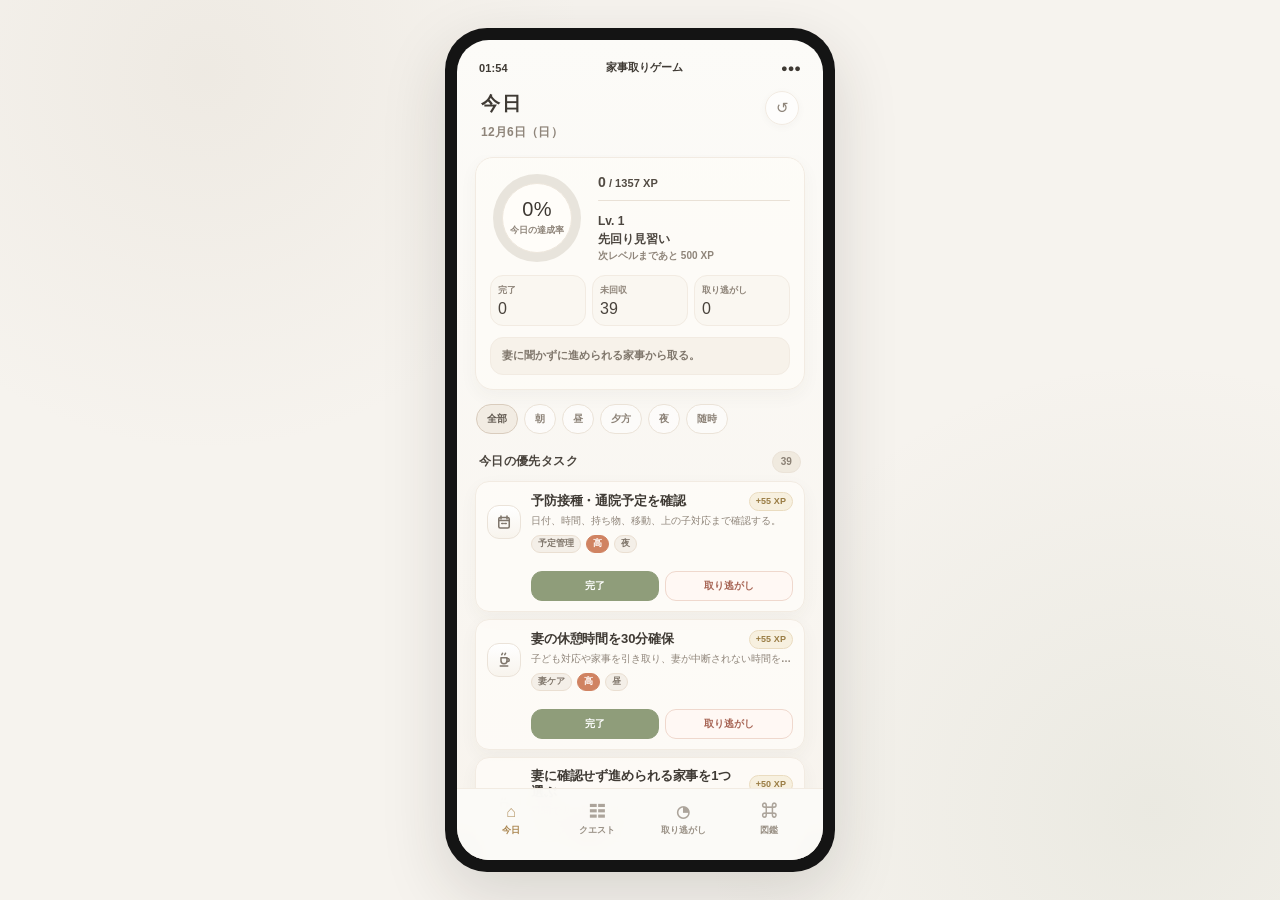
==== kajitori_minimal_pictogram_compact.html @ 7195dada "chore: capture initial project snapshot" ====
<!DOCTYPE html>
<html lang="ja">
<head>
  <meta charset="UTF-8" />
  <meta name="viewport" content="width=device-width, initial-scale=1.0" />
  <title>家事取りゲーム Stable MVP</title>
  <style>

    :root {
      --bg:#f7f4ef;
      --screen:#fbfaf7;
      --card:#fffdf9;
      --soft:#f6f1e8;
      --soft-2:#f2ece3;
      --line:#ebe3d8;
      --line-soft:#f2ebe2;
      --ink:#3d3832;
      --muted:#8f857a;
      --muted-light:#b2a89b;
      --sage:#7f926d;
      --sage-soft:#eef2e8;
      --beige:#f4eadc;
      --terracotta:#c98261;
      --terracotta-soft:#f8e9e0;
      --gold:#bb934f;
      --gold-soft:#f5edd9;
      --blue-soft:#edf2f2;
      --pink-soft:#f8ece7;
      --shadow:0 6px 18px rgba(70,58,44,.045);
      --font-text:"Hiragino Sans","Yu Gothic","Noto Sans JP",sans-serif;
      --font-number:"Avenir Next","Helvetica Neue",Arial,sans-serif;
    }

    * { box-sizing:border-box; }

    body {
      margin:0;
      min-height:100vh;
      background:
        radial-gradient(circle at 16% 8%, rgba(190,178,158,.14), transparent 28%),
        radial-gradient(circle at 90% 90%, rgba(135,150,116,.10), transparent 32%),
        #f6f3ee;
      color:var(--ink);
      font-family:var(--font-text);
      display:flex;
      align-items:center;
      justify-content:center;
      padding:22px;
    }

    .num {
      font-family:var(--font-number);
      font-variant-numeric:tabular-nums lining-nums;
      letter-spacing:.01em;
    }

    .phone {
      width:390px;
      max-width:100%;
      height:844px;
      background:#141414;
      border-radius:42px;
      padding:12px;
      box-shadow:0 22px 64px rgba(40,32,24,.15);
    }

    .screen {
      height:100%;
      border-radius:32px;
      overflow:hidden;
      background:linear-gradient(180deg,#fcfbf8 0%, #f7f3ed 100%);
      display:flex;
      flex-direction:column;
      position:relative;
    }

    .status {
      display:flex;
      justify-content:space-between;
      align-items:center;
      padding:20px 22px 6px;
      font-size:11px;
      font-weight:700;
      color:#3f3a34;
    }

    .header {
      padding:10px 24px 14px;
      display:flex;
      justify-content:space-between;
      align-items:flex-start;
      gap:12px;
    }

    h1 {
      margin:0;
      font-size:19px;
      font-weight:600;
      letter-spacing:.12em;
      color:#3f3a34;
    }

    .subtitle {
      margin-top:7px;
      color:var(--muted);
      font-size:12px;
      font-weight:600;
      letter-spacing:.02em;
    }

    .reset {
      width:34px;
      height:34px;
      border-radius:50%;
      border:1px solid var(--line-soft);
      background:rgba(255,255,255,.65);
      color:#8f867b;
      font-size:15px;
      cursor:pointer;
      box-shadow:0 2px 8px rgba(70,58,44,.035);
    }

    main {
      flex:1;
      overflow:auto;
      padding:0 20px 92px;
    }

    .view { display:none; }
    .view.active { display:block; }

    .card {
      background:rgba(255,253,249,.78);
      border:1px solid var(--line-soft);
      border-radius:18px;
      box-shadow:var(--shadow);
    }

    .hero {
      padding:18px 16px;
      margin-top:2px;
      border-radius:20px;
      background:rgba(255,253,249,.64);
    }

    .hero-grid {
      display:grid;
      grid-template-columns:118px 1fr;
      gap:18px;
      align-items:center;
    }

    .ring {
      width:108px;
      height:108px;
      border-radius:50%;
      background:conic-gradient(var(--sage) 0deg, #e8e1d6 0deg 360deg);
      display:grid;
      place-items:center;
      margin:0 auto;
      position:relative;
    }

    .ring:before {
      content:"";
      width:86px;
      height:86px;
      border-radius:50%;
      background:#fffdf9;
      border:1px solid #eee7dd;
      position:absolute;
    }

    .ring-inner {
      position:relative;
      z-index:1;
      text-align:center;
    }

    .ring-inner b {
      display:block;
      font-size:25px;
      line-height:1;
      font-weight:500;
      color:#3d3832;
    }

    .ring-inner span {
      display:block;
      margin-top:7px;
      color:var(--muted);
      font-size:10px;
      font-weight:600;
    }

    .xp-line {
      font-size:13px;
      font-weight:600;
      color:#524b43;
      line-height:1.5;
    }

    .xp-line b {
      font-size:15px;
      font-weight:600;
    }

    .bar {
      height:1px;
      background:#e9e1d6;
      border-radius:999px;
      overflow:visible;
      margin:9px 0 15px;
      position:relative;
    }

    .bar span {
      display:block;
      height:3px;
      width:0%;
      background:#a99779;
      border-radius:999px;
      position:relative;
      top:-1px;
    }

    .level {
      font-size:13px;
      font-weight:600;
      line-height:1.7;
      color:#4c463f;
    }

    .level small {
      display:block;
      color:var(--muted);
      font-size:11px;
      font-weight:600;
    }

    .stat-grid {
      display:grid;
      grid-template-columns:repeat(3,1fr);
      gap:8px;
      margin-top:15px;
    }

    .stat {
      padding:10px 8px;
      background:#faf7f1;
      border:1px solid var(--line-soft);
      border-radius:15px;
      box-shadow:none;
    }

    .stat span {
      display:block;
      color:var(--muted);
      font-size:10px;
      font-weight:600;
      margin-bottom:6px;
    }

    .stat b {
      display:block;
      font-size:18px;
      line-height:1;
      font-weight:500;
      color:#49433c;
    }

    .tip {
      margin-top:15px;
      background:#f7f2ea;
      border:1px solid var(--line-soft);
      border-radius:15px;
      padding:12px 13px;
      font-size:12px;
      color:#7f766b;
      font-weight:600;
      line-height:1.65;
    }

    .chips {
      display:flex;
      gap:7px;
      overflow:auto;
      padding:2px 1px 5px;
      margin:17px 0 11px;
    }

    .chip {
      border:1px solid var(--line);
      background:rgba(255,255,255,.54);
      color:#8c8277;
      border-radius:999px;
      padding:8px 13px;
      font-size:11px;
      font-weight:600;
      white-space:nowrap;
      cursor:pointer;
      font-family:var(--font-text);
    }

    .chip.active {
      background:#f2ece3;
      border-color:#d9ccbd;
      color:#5f574e;
    }

    .section-title {
      display:flex;
      justify-content:space-between;
      align-items:center;
      margin:20px 4px 10px;
      font-size:13px;
      font-weight:650;
      color:#4a443d;
      letter-spacing:.03em;
    }

    .badge {
      min-width:24px;
      height:24px;
      padding:0 8px;
      border-radius:999px;
      background:#f0eadf;
      border:1px solid var(--line);
      color:#8b8175;
      font-size:11px;
      font-weight:600;
      display:grid;
      place-items:center;
    }

    .list {
      display:grid;
      gap:10px;
    }

    .task {
      display:grid;
      grid-template-columns:42px 1fr;
      gap:13px;
      align-items:flex-start;
      padding:13px 13px;
      border-radius:16px;
      position:relative;
      overflow:hidden;
      background:rgba(255,253,249,.78);
    }

    .task.done {
      opacity:.55;
    }

    .task.missed {
      background:#fff8f4;
      border-color:#efd8cd;
    }

    .icon {
      width:42px;
      height:42px;
      border-radius:15px;
      background:linear-gradient(180deg,#fff,#f8f4ed);
      border:1px solid #ebe3d9;
      display:grid;
      place-items:center;
      font-size:21px;
      color:#857c70;
    }

    .task h3 {
      margin:0 0 5px;
      font-size:14px;
      line-height:1.35;
      padding-right:0;
      font-weight:650;
      letter-spacing:-.01em;
      color:#3f3a34;
    }

    .task p {
      margin:0;
      font-size:11px;
      color:var(--muted);
      font-weight:550;
      line-height:1.48;
      display:-webkit-box;
      -webkit-line-clamp:2;
      -webkit-box-orient:vertical;
      overflow:hidden;
    }

    .xp {
      position:static;
      display:inline-flex;
      width:max-content;
      margin-top:8px;
      color:#9a7d45;
      font-size:10px;
      font-weight:600;
      background:#f7f0df;
      border:1px solid #eadcc0;
      border-radius:999px;
      padding:4px 7px;
    }

    .meta {
      display:flex;
      flex-wrap:wrap;
      gap:6px;
      margin-top:9px;
    }

    .pill {
      border-radius:999px;
      padding:4px 7px;
      font-size:10px;
      font-weight:600;
      background:#f4efe8;
      color:#81776c;
      border:1px solid #eadfd2;
      white-space:nowrap;
    }

    .pill.high {
      background:#d08362;
      color:#fff;
      border-color:#d08362;
    }

    .pill.middle {
      background:#c2a062;
      color:#fff;
      border-color:#c2a062;
    }

    .pill.low {
      background:var(--sage-soft);
      color:#6f7f5d;
      border-color:#dce8d5;
    }

    .pill.done {
      background:#eaf1e5;
      color:#637d4f;
      border-color:#d5e2cc;
    }

    .pill.missed {
      background:#f8e9e4;
      color:#a75d52;
      border-color:#eed0c7;
    }

    .actions {
      grid-column:2/3;
      display:flex;
      gap:8px;
      margin-top:11px;
    }

    .mini-btn {
      border:1px solid var(--line);
      background:#fffefa;
      color:#686056;
      border-radius:13px;
      padding:8px 10px;
      font-size:11px;
      font-weight:650;
      cursor:pointer;
      font-family:var(--font-text);
      flex:1;
      box-shadow:none;
    }

    .mini-btn.primary {
      background:#8f9d7a;
      border-color:#8f9d7a;
      color:#fff;
    }

    .mini-btn.miss {
      background:#fff8f4;
      border-color:#efd8cd;
      color:#a86656;
    }

    .mini-btn:disabled {
      opacity:.42;
      cursor:not-allowed;
    }

    .segmented {
      display:grid;
      grid-template-columns:1fr 1fr;
      background:#f7f2ea;
      border:1px solid var(--line);
      border-radius:13px;
      padding:3px;
      margin-top:3px;
      margin-bottom:16px;
    }

    .segmented button {
      border:0;
      background:transparent;
      padding:9px 8px;
      border-radius:10px;
      font-size:12px;
      font-weight:600;
      color:var(--muted);
      cursor:pointer;
      font-family:var(--font-text);
    }

    .segmented button.active {
      background:#fffefa;
      color:#5a534b;
      box-shadow:0 1px 3px rgba(60,48,36,.04);
    }

    .category {
      display:grid;
      grid-template-columns:52px 1fr auto;
      gap:12px;
      align-items:center;
      padding:13px;
      border-radius:16px;
      background:rgba(255,253,249,.78);
    }

    .big-icon {
      width:52px;
      height:52px;
      border-radius:50%;
      display:grid;
      place-items:center;
      font-size:23px;
      border:1px solid var(--line-soft);
      background:#f2f4ed;
    }

    .category:nth-child(2n) .big-icon {
      background:#f5ebdc;
    }

    .category:nth-child(3n) .big-icon {
      background:#edf2f2;
    }

    .category:nth-child(4n) .big-icon {
      background:#f7eddf;
    }

    .category h3 {
      margin:0 0 5px;
      font-size:14px;
      font-weight:650;
      color:#403b34;
    }

    .category p {
      margin:0;
      font-size:11px;
      color:var(--muted);
      font-weight:550;
      line-height:1.48;
      display:-webkit-box;
      -webkit-line-clamp:2;
      -webkit-box-orient:vertical;
      overflow:hidden;
    }

    .count {
      font-size:13px;
      font-weight:600;
      color:#655e57;
    }

    .soft-box {
      padding:15px;
      background:#f7f2ea;
      border:1px solid var(--line-soft);
      border-radius:17px;
      margin-top:4px;
      margin-bottom:14px;
    }

    .soft-box h3 {
      margin:0 0 10px;
      font-size:16px;
      font-weight:650;
      color:#443f38;
    }

    .soft-box p {
      margin:0;
      color:var(--muted);
      font-size:12px;
      font-weight:550;
      line-height:1.65;
    }

    .empty {
      text-align:center;
      color:var(--muted);
      font-size:12px;
      font-weight:600;
      line-height:1.7;
      padding:24px 14px;
      border:1px dashed #d9cec0;
      border-radius:17px;
      background:#fbf8f3;
    }

    .bottom-nav {
      position:absolute;
      left:0;
      right:0;
      bottom:0;
      padding:10px 14px 18px;
      background:rgba(251,250,247,.96);
      backdrop-filter:blur(14px);
      border-top:1px solid var(--line-soft);
      display:grid;
      grid-template-columns:repeat(4,1fr);
      gap:6px;
      z-index:20;
    }

    .tab {
      border:0;
      background:transparent;
      border-radius:14px;
      padding:8px 4px;
      color:#9b9287;
      cursor:pointer;
      display:grid;
      justify-items:center;
      gap:4px;
      font-size:10px;
      font-weight:650;
      font-family:var(--font-text);
      -webkit-tap-highlight-color: transparent;
    }

    .tab .ico {
      font-size:17px;
      line-height:1;
      opacity:.82;
    }

    .tab.active {
      color:#a9844d;
      background:transparent;
    }

    .toast {
      position:absolute;
      left:18px;
      right:18px;
      bottom:86px;
      background:#4f4840;
      color:#fff;
      padding:13px 14px;
      border-radius:16px;
      font-size:12px;
      font-weight:650;
      box-shadow:0 10px 30px rgba(70,58,44,.14);
      opacity:0;
      transform:translateY(10px);
      transition:.22s;
      pointer-events:none;
      z-index:30;
    }

    .toast.show {
      opacity:1;
      transform:translateY(0);
    }

    .pictogram {
      width:22px;
      height:22px;
      display:block;
      color:currentColor;
    }

    .pictogram * {
      vector-effect:non-scaling-stroke;
    }

    .icon,
    .big-icon {
      color:#7f766c;
    }

    .big-icon {
      color:#7d8970;
    }

    .category:nth-child(2n) .big-icon {
      color:#b38355;
    }

    .category:nth-child(3n) .big-icon {
      color:#7d949a;
    }

    .category:nth-child(4n) .big-icon {
      color:#a88749;
    }


    /* Compact task density adjustments */
    main {
      flex:1;
      overflow:auto;
      padding:0 18px 88px;
    }

    .hero {
      padding:14px 14px;
      margin-top:2px;
      border-radius:18px;
    }

    .hero-grid {
      grid-template-columns:94px 1fr;
      gap:14px;
    }

    .ring {
      width:88px;
      height:88px;
    }

    .ring:before {
      width:68px;
      height:68px;
    }

    .ring-inner b {
      font-size:20px;
    }

    .ring-inner span {
      margin-top:5px;
      font-size:9px;
    }

    .xp-line {
      font-size:11px;
    }

    .xp-line b {
      font-size:14px;
    }

    .bar {
      margin:7px 0 11px;
    }

    .level {
      font-size:12px;
      line-height:1.5;
    }

    .level small {
      font-size:10px;
    }

    .stat-grid {
      margin-top:12px;
      gap:6px;
    }

    .stat {
      padding:8px 7px;
      border-radius:13px;
    }

    .stat span {
      font-size:9px;
      margin-bottom:4px;
    }

    .stat b {
      font-size:16px;
    }

    .tip {
      margin-top:11px;
      padding:10px 11px;
      font-size:11px;
      line-height:1.45;
      border-radius:13px;
    }

    .chips {
      gap:6px;
      margin:12px 0 8px;
      padding-bottom:3px;
    }

    .chip {
      padding:7px 10px;
      font-size:10px;
    }

    .section-title {
      margin:14px 4px 8px;
      font-size:12px;
    }

    .badge {
      min-width:22px;
      height:22px;
      font-size:10px;
    }

    .list {
      gap:7px;
    }

    .task {
      grid-template-columns:34px 1fr;
      gap:10px;
      padding:10px 11px;
      border-radius:14px;
      align-items:center;
    }

    .icon {
      width:34px;
      height:34px;
      border-radius:12px;
      font-size:17px;
    }

    .pictogram {
      width:18px;
      height:18px;
    }

    .task h3 {
      margin:0;
      font-size:13px;
      line-height:1.28;
      font-weight:650;
      display:flex;
      align-items:center;
      justify-content:space-between;
      gap:8px;
    }

    .task p {
      margin:3px 0 0;
      font-size:10px;
      line-height:1.35;
      -webkit-line-clamp:1;
    }

    .meta {
      gap:5px;
      margin-top:7px;
    }

    .pill {
      padding:3px 6px;
      font-size:9px;
      line-height:1.1;
    }

    .xp {
      margin-top:0;
      margin-left:auto;
      flex-shrink:0;
      font-size:9px;
      padding:3px 6px;
      border-radius:999px;
      background:#f7f0df;
    }

    .actions {
      grid-column:2/3;
      gap:6px;
      margin-top:8px;
    }

    .mini-btn {
      padding:7px 8px;
      font-size:10px;
      border-radius:11px;
    }

    .category {
      grid-template-columns:42px 1fr auto;
      gap:10px;
      padding:10px 11px;
      border-radius:14px;
    }

    .big-icon {
      width:42px;
      height:42px;
      font-size:19px;
    }

    .category h3 {
      font-size:13px;
      margin-bottom:3px;
    }

    .category p {
      font-size:10px;
      line-height:1.35;
      -webkit-line-clamp:1;
    }

    .count {
      font-size:12px;
    }

    .soft-box {
      padding:12px 13px;
      border-radius:15px;
      margin-bottom:11px;
    }

    .soft-box h3 {
      font-size:15px;
      margin-bottom:7px;
    }

    .soft-box p {
      font-size:11px;
      line-height:1.5;
    }

    .segmented {
      margin-bottom:11px;
    }

    .segmented button {
      padding:8px 8px;
      font-size:11px;
    }

    .bottom-nav {
      padding:8px 14px 16px;
    }

    .tab {
      padding:7px 4px;
      font-size:9px;
    }

    .tab .ico {
      font-size:16px;
    }

  </style>
</head>
<body>
  <div class="phone">
    <div class="screen">
      <div class="status">
        <span class="num" id="clock">9:41</span>
        <span>家事取りゲーム</span>
        <span>●●●</span>
      </div>

      <div class="header">
        <div>
          <h1 id="pageTitle">今日</h1>
          <div class="subtitle" id="pageSub">今日の家事取り状況</div>
        </div>
        <button class="reset" onclick="resetApp()" title="リセット">↺</button>
      </div>

      <main>
        <section class="view active" id="homeView">
          <div class="card hero">
            <div class="hero-grid">
              <div class="ring" id="ring">
                <div class="ring-inner">
                  <b class="num" id="completionRate">0%</b>
                  <span>今日の達成率</span>
                </div>
              </div>
              <div>
                <div class="xp-line"><b class="num" id="todayXp">0</b> / <span class="num" id="todayTotalXp">0</span> XP</div>
                <div class="bar"><span id="xpBar"></span></div>
                <div class="level">
                  Lv. <span class="num" id="level">1</span><br><span id="rankName">先回り見習い</span>
                  <small>次レベルまであと <span class="num" id="nextXp">500</span> XP</small>
                </div>
              </div>
            </div>

            <div class="stat-grid">
              <div class="stat"><span>完了</span><b class="num" id="doneCount">0</b></div>
              <div class="stat"><span>未回収</span><b class="num" id="todoCount">0</b></div>
              <div class="stat"><span>取り逃がし</span><b class="num" id="missedCount">0</b></div>
            </div>

            <div class="tip" id="tipText">妻に聞かずに進められる家事から取る。</div>
          </div>

          <div class="chips" id="timeChips"></div>

          <div class="section-title">
            <span id="taskSectionTitle">今日の優先タスク</span>
            <span class="badge num" id="visibleTaskCount">0</span>
          </div>
          <div class="list" id="todayTaskList"></div>
        </section>

        <section class="view" id="questsView">
          <div class="segmented">
            <button id="categoryButton" class="active" onclick="setQuestMode('category')">カテゴリ</button>
            <button id="allButton" onclick="setQuestMode('all')">すべて</button>
          </div>
          <div class="list" id="categoryList"></div>
          <div class="list" id="allTaskList" style="display:none;"></div>
        </section>

        <section class="view" id="missedView">
          <div class="soft-box">
            <h3>取り逃がしログ　<span class="num" id="missedLogCount">0</span>件</h3>
            <p>妻が先にやった家事は、責める材料ではなく明日の攻略データ。リトライ化すると明日のタスクに追加されます。</p>
          </div>
          <div class="list" id="missedList"></div>
        </section>

        <section class="view" id="libraryView">
          <div class="soft-box">
            <h3>見えない家事の種類</h3>
            <p>誰かに頼まれる前に、家庭をまわすために必要な気づき・判断・準備のこと。</p>
          </div>
          <div class="list" id="guideList"></div>
        </section>
      </main>

      <nav class="bottom-nav">
        <button class="tab active" id="tab-home" onclick="showView('home')">
          <span class="ico">⌂</span><span>今日</span>
        </button>
        <button class="tab" id="tab-quests" onclick="showView('quests')">
          <span class="ico">☷</span><span>クエスト</span>
        </button>
        <button class="tab" id="tab-missed" onclick="showView('missed')">
          <span class="ico">◔</span><span>取り逃がし</span>
        </button>
        <button class="tab" id="tab-library" onclick="showView('library')">
          <span class="ico">⌘</span><span>図鑑</span>
        </button>
      </nav>

      <div class="toast" id="toast">保存しました</div>
    </div>
  </div>

  <script>
    // タブ切り替えは最優先。タスク処理が壊れてもここだけは動かす。
    function showView(name) {
      var titles = {
        home: ["今日", "今日の家事取り状況"],
        quests: ["クエスト", "育休特化タスク50個"],
        missed: ["取り逃がし", "明日のリトライ候補"],
        library: ["図鑑", "見えない家事の理解"]
      };

      var views = ["home", "quests", "missed", "library"];
      for (var i = 0; i < views.length; i++) {
        var view = document.getElementById(views[i] + "View");
        var tab = document.getElementById("tab-" + views[i]);
        if (view) view.className = view.className.replace(" active", "");
        if (tab) tab.className = tab.className.replace(" active", "");
      }

      var targetView = document.getElementById(name + "View");
      var targetTab = document.getElementById("tab-" + name);
      if (targetView && targetView.className.indexOf("active") === -1) targetView.className += " active";
      if (targetTab && targetTab.className.indexOf("active") === -1) targetTab.className += " active";

      document.getElementById("pageTitle").textContent = titles[name][0];
      document.getElementById("pageSub").textContent = titles[name][1];
    }

    function safeToast(message) {
      var el = document.getElementById("toast");
      if (!el) return;
      el.textContent = message;
      el.className = "toast show";
      clearTimeout(window.__toastTimer);
      window.__toastTimer = setTimeout(function() {
        el.className = "toast";
      }, 1500);
    }
  </script>

  <script>
    var SEED = {"version": "0.1.0", "app": "家事取りゲーム", "mode": "parental_leave_first", "categories": [{"id": "newborn", "name": "新生児対応", "icon": "🍼", "color": "sage"}, {"id": "older_child", "name": "上の子対応", "icon": "🧒", "color": "blue"}, {"id": "daycare", "name": "保育園準備", "icon": "🎒", "color": "beige"}, {"id": "stock", "name": "在庫管理", "icon": "📦", "color": "green"}, {"id": "schedule", "name": "予定管理", "icon": "📅", "color": "gold"}, {"id": "meal", "name": "食事・買い物", "icon": "🍳", "color": "peach"}, {"id": "housework", "name": "掃除・洗濯・ゴミ", "icon": "🧺", "color": "gray"}, {"id": "partner_care", "name": "妻ケア", "icon": "☕", "color": "pink"}], "tasks": [{"id": "baby_001", "title": "哺乳瓶を洗って消毒セット", "category": "newborn", "categoryName": "新生児対応", "timing": "daytime", "priority": "high", "xp": 35, "estimatedMinutes": 10, "isInvisibleTask": false, "recurrence": {"type": "daily"}, "description": "使った哺乳瓶を放置せず、次の授乳前に使える状態に戻す。", "successDefinition": "哺乳瓶が洗浄・消毒され、次回すぐ使える状態になっている"}, {"id": "baby_002", "title": "夜間授乳セットを準備", "category": "newborn", "categoryName": "新生児対応", "timing": "night", "priority": "high", "xp": 45, "estimatedMinutes": 8, "isInvisibleTask": true, "recurrence": {"type": "daily"}, "description": "夜中にバタつかないよう、オムツ・おしりふき・ガーゼ・着替えを近くに置く。", "successDefinition": "夜間対応に必要なものが一箇所に揃っている"}, {"id": "baby_003", "title": "オムツ替え台まわりを補充", "category": "newborn", "categoryName": "新生児対応", "timing": "evening", "priority": "high", "xp": 30, "estimatedMinutes": 5, "isInvisibleTask": true, "recurrence": {"type": "daily"}, "description": "オムツ・おしりふき・袋・保湿剤などを不足前に補充する。", "successDefinition": "次のオムツ替えで不足が起きない"}, {"id": "baby_004", "title": "赤ちゃんの着替えストックを確認", "category": "newborn", "categoryName": "新生児対応", "timing": "evening", "priority": "middle", "xp": 28, "estimatedMinutes": 5, "isInvisibleTask": true, "recurrence": {"type": "daily"}, "description": "吐き戻しや漏れに備えて、すぐ出せる着替えを確認する。", "successDefinition": "肌着・服・ガーゼがすぐ取れる場所にある"}, {"id": "baby_005", "title": "沐浴・風呂上がりセットを準備", "category": "newborn", "categoryName": "新生児対応", "timing": "evening", "priority": "high", "xp": 40, "estimatedMinutes": 10, "isInvisibleTask": true, "recurrence": {"type": "daily"}, "description": "タオル、着替え、保湿剤、オムツを風呂前にセットする。", "successDefinition": "風呂上がりに探し物が発生しない"}, {"id": "baby_006", "title": "ガーゼ・スタイ・タオルを回収して洗濯へ", "category": "newborn", "categoryName": "新生児対応", "timing": "daytime", "priority": "middle", "xp": 22, "estimatedMinutes": 5, "isInvisibleTask": false, "recurrence": {"type": "daily"}, "description": "散らばったガーゼ類を集めて洗濯導線に乗せる。", "successDefinition": "使用済み布類が洗濯カゴに集まっている"}, {"id": "baby_007", "title": "寝床まわりの安全確認", "category": "newborn", "categoryName": "新生児対応", "timing": "night", "priority": "high", "xp": 35, "estimatedMinutes": 3, "isInvisibleTask": true, "recurrence": {"type": "daily"}, "description": "顔まわりに布・タオル・柔らかい物がないか確認する。", "successDefinition": "寝床まわりが安全で、余計な物が置かれていない"}, {"id": "baby_008", "title": "赤ちゃん用品の一時置き場をリセット", "category": "newborn", "categoryName": "新生児対応", "timing": "night", "priority": "middle", "xp": 24, "estimatedMinutes": 7, "isInvisibleTask": false, "recurrence": {"type": "daily"}, "description": "オムツ、服、ガーゼ、薬、保湿剤などを定位置に戻す。", "successDefinition": "翌朝に赤ちゃん用品を探さなくてよい状態"}, {"id": "baby_009", "title": "授乳後の片付けを巻き取る", "category": "newborn", "categoryName": "新生児対応", "timing": "anytime", "priority": "high", "xp": 30, "estimatedMinutes": 5, "isInvisibleTask": false, "recurrence": {"type": "daily"}, "description": "授乳後の哺乳瓶・ガーゼ・周辺片付けを自分で処理する。", "successDefinition": "授乳後の片付けが妻に残っていない"}, {"id": "baby_010", "title": "赤ちゃんの消耗品ゴミをまとめる", "category": "newborn", "categoryName": "新生児対応", "timing": "night", "priority": "middle", "xp": 20, "estimatedMinutes": 5, "isInvisibleTask": false, "recurrence": {"type": "daily"}, "description": "オムツゴミや使用済み袋をまとめ、臭いや溢れを防ぐ。", "successDefinition": "ゴミが溢れず、翌朝すぐ捨てられる状態"}, {"id": "older_001", "title": "上の子の朝の着替えを先に用意", "category": "older_child", "categoryName": "上の子対応", "timing": "morning", "priority": "high", "xp": 30, "estimatedMinutes": 5, "isInvisibleTask": true, "recurrence": {"type": "weekday"}, "description": "朝に迷わないよう、天気と予定に合う服を準備する。", "successDefinition": "上の子の着替えがすぐ始められる"}, {"id": "older_002", "title": "上の子の朝食まわりを準備", "category": "older_child", "categoryName": "上の子対応", "timing": "morning", "priority": "high", "xp": 35, "estimatedMinutes": 15, "isInvisibleTask": false, "recurrence": {"type": "daily"}, "description": "朝食、食器、飲み物、食後の片付けまで見越して動く。", "successDefinition": "朝食開始から片付けまで妻に依頼しない"}, {"id": "older_003", "title": "上の子の遊び相手を30分担当", "category": "older_child", "categoryName": "上の子対応", "timing": "daytime", "priority": "middle", "xp": 35, "estimatedMinutes": 30, "isInvisibleTask": false, "recurrence": {"type": "daily"}, "description": "妻が休む・授乳する・家事を止める時間を作る。", "successDefinition": "30分以上、上の子対応を自分が主担当する"}, {"id": "older_004", "title": "上の子の風呂準備", "category": "older_child", "categoryName": "上の子対応", "timing": "evening", "priority": "high", "xp": 30, "estimatedMinutes": 8, "isInvisibleTask": true, "recurrence": {"type": "daily"}, "description": "着替え、タオル、保湿、歯磨き導線まで先に作る。", "successDefinition": "風呂後に探し物がない"}, {"id": "older_005", "title": "上の子の寝る前ルーティンを担当", "category": "older_child", "categoryName": "上の子対応", "timing": "night", "priority": "high", "xp": 45, "estimatedMinutes": 30, "isInvisibleTask": false, "recurrence": {"type": "daily"}, "description": "歯磨き、トイレ、絵本、寝室移動まで主担当する。", "successDefinition": "寝る前ルーティンを妻に戻さず完了する"}, {"id": "older_006", "title": "上の子の食後片付け", "category": "older_child", "categoryName": "上の子対応", "timing": "anytime", "priority": "middle", "xp": 20, "estimatedMinutes": 8, "isInvisibleTask": false, "recurrence": {"type": "daily"}, "description": "食器、椅子、床、手口拭きまでセットで片付ける。", "successDefinition": "食後の汚れが残っていない"}, {"id": "older_007", "title": "上の子のメンタルケア時間を作る", "category": "older_child", "categoryName": "上の子対応", "timing": "evening", "priority": "middle", "xp": 30, "estimatedMinutes": 15, "isInvisibleTask": true, "recurrence": {"type": "daily"}, "description": "下の子対応で寂しくならないよう、上の子だけの時間を取る。", "successDefinition": "上の子と1対1で15分以上関わる"}, {"id": "older_008", "title": "上の子の明日の予定を確認", "category": "older_child", "categoryName": "上の子対応", "timing": "night", "priority": "middle", "xp": 28, "estimatedMinutes": 5, "isInvisibleTask": true, "recurrence": {"type": "daily"}, "description": "保育園、外出、天気、持ち物に影響する予定を確認する。", "successDefinition": "明日の動きに必要な準備が見えている"}, {"id": "daycare_001", "title": "保育園バッグの中身を確認", "category": "daycare", "categoryName": "保育園準備", "timing": "night", "priority": "high", "xp": 45, "estimatedMinutes": 10, "isInvisibleTask": true, "recurrence": {"type": "weekday"}, "description": "着替え、袋、タオル、連絡帳などを確認する。", "successDefinition": "翌朝そのまま持っていける状態になっている"}, {"id": "daycare_002", "title": "保育園の着替えストック補充", "category": "daycare", "categoryName": "保育園準備", "timing": "night", "priority": "high", "xp": 40, "estimatedMinutes": 10, "isInvisibleTask": true, "recurrence": {"type": "weekly", "daysOfWeek": [0, 2, 4]}, "description": "園に置く服・肌着・靴下などの不足を確認する。", "successDefinition": "保育園の着替え不足が発生しない"}, {"id": "daycare_003", "title": "連絡帳・園アプリの確認", "category": "daycare", "categoryName": "保育園準備", "timing": "night", "priority": "high", "xp": 42, "estimatedMinutes": 5, "isInvisibleTask": true, "recurrence": {"type": "weekday"}, "description": "園からの連絡、持ち物、提出物、体調メモを確認する。", "successDefinition": "園からの連絡を見落としていない"}, {"id": "daycare_004", "title": "水筒・コップ・タオルを準備", "category": "daycare", "categoryName": "保育園準備", "timing": "morning", "priority": "high", "xp": 30, "estimatedMinutes": 6, "isInvisibleTask": false, "recurrence": {"type": "weekday"}, "description": "朝の出発前に必要物をセットする。", "successDefinition": "出発直前に妻が準備しなくていい"}, {"id": "daycare_005", "title": "保育園提出物の有無を確認", "category": "daycare", "categoryName": "保育園準備", "timing": "night", "priority": "middle", "xp": 35, "estimatedMinutes": 5, "isInvisibleTask": true, "recurrence": {"type": "weekly", "daysOfWeek": [0, 3]}, "description": "プリント、申請、提出期限がないか見る。", "successDefinition": "提出物の見落としがない"}, {"id": "daycare_006", "title": "明日の天気に合わせた持ち物確認", "category": "daycare", "categoryName": "保育園準備", "timing": "night", "priority": "middle", "xp": 30, "estimatedMinutes": 4, "isInvisibleTask": true, "recurrence": {"type": "daily"}, "description": "雨具、上着、帽子、替え服などを調整する。", "successDefinition": "天気由来の忘れ物がない"}, {"id": "daycare_007", "title": "登園前の玄関セットを作る", "category": "daycare", "categoryName": "保育園準備", "timing": "morning", "priority": "middle", "xp": 25, "estimatedMinutes": 5, "isInvisibleTask": true, "recurrence": {"type": "weekday"}, "description": "靴、バッグ、帽子、上着を玄関で出発できる形にする。", "successDefinition": "出発時のバタつきが減っている"}, {"id": "stock_001", "title": "オムツ残量チェック", "category": "stock", "categoryName": "在庫管理", "timing": "morning", "priority": "high", "xp": 40, "estimatedMinutes": 3, "isInvisibleTask": true, "recurrence": {"type": "daily"}, "description": "サイズ別に残量を見て、数日以内に足りるか判断する。", "successDefinition": "オムツ切れのリスクがない"}, {"id": "stock_002", "title": "おしりふき残量チェック", "category": "stock", "categoryName": "在庫管理", "timing": "morning", "priority": "middle", "xp": 30, "estimatedMinutes": 3, "isInvisibleTask": true, "recurrence": {"type": "daily"}, "description": "開封中とストックの両方を確認する。", "successDefinition": "おしりふきが切れない"}, {"id": "stock_003", "title": "ミルク・授乳関連用品の残量確認", "category": "stock", "categoryName": "在庫管理", "timing": "morning", "priority": "high", "xp": 45, "estimatedMinutes": 5, "isInvisibleTask": true, "recurrence": {"type": "daily"}, "description": "ミルク、消毒用品、乳首、哺乳瓶まわりの不足を確認する。", "successDefinition": "次の買い足しタイミングが判断できている"}, {"id": "stock_004", "title": "洗剤・柔軟剤・食器洗剤の残量確認", "category": "stock", "categoryName": "在庫管理", "timing": "daytime", "priority": "middle", "xp": 30, "estimatedMinutes": 4, "isInvisibleTask": true, "recurrence": {"type": "weekly", "daysOfWeek": [1, 5]}, "description": "洗濯・食器・掃除の消耗品をまとめて見る。", "successDefinition": "洗剤類の不足で家事が止まらない"}, {"id": "stock_005", "title": "ゴミ袋・ポリ袋の残量確認", "category": "stock", "categoryName": "在庫管理", "timing": "daytime", "priority": "middle", "xp": 25, "estimatedMinutes": 3, "isInvisibleTask": true, "recurrence": {"type": "weekly", "daysOfWeek": [0, 3]}, "description": "燃えるゴミ、不燃、オムツ用袋などを確認する。", "successDefinition": "ゴミ処理に必要な袋が足りている"}, {"id": "stock_006", "title": "トイレットペーパー・ティッシュ補充", "category": "stock", "categoryName": "在庫管理", "timing": "daytime", "priority": "middle", "xp": 28, "estimatedMinutes": 5, "isInvisibleTask": true, "recurrence": {"type": "weekly", "daysOfWeek": [2, 6]}, "description": "トイレ・リビング・寝室など使用場所の残量を確認する。", "successDefinition": "使う場所で紙類が切れていない"}, {"id": "stock_007", "title": "保湿剤・薬・体温計まわり確認", "category": "stock", "categoryName": "在庫管理", "timing": "night", "priority": "middle", "xp": 35, "estimatedMinutes": 5, "isInvisibleTask": true, "recurrence": {"type": "weekly", "daysOfWeek": [2]}, "description": "子ども用保湿剤、薬、体温計、爪切りなどを確認する。", "successDefinition": "体調対応に必要な物がすぐ出せる"}, {"id": "stock_008", "title": "買い物リストを更新", "category": "stock", "categoryName": "在庫管理", "timing": "evening", "priority": "high", "xp": 40, "estimatedMinutes": 8, "isInvisibleTask": true, "recurrence": {"type": "daily"}, "description": "不足しそうな物をその場で買い物リストに入れる。", "successDefinition": "気づいた不足が脳内だけに残っていない"}, {"id": "schedule_001", "title": "明日の予定を確認", "category": "schedule", "categoryName": "予定管理", "timing": "night", "priority": "high", "xp": 45, "estimatedMinutes": 5, "isInvisibleTask": true, "recurrence": {"type": "daily"}, "description": "保育園、通院、ゴミの日、来客、外出予定を確認する。", "successDefinition": "明日の段取りが自分の中で見えている"}, {"id": "schedule_002", "title": "予防接種・通院予定を確認", "category": "schedule", "categoryName": "予定管理", "timing": "night", "priority": "high", "xp": 55, "estimatedMinutes": 10, "isInvisibleTask": true, "recurrence": {"type": "weekly", "daysOfWeek": [0]}, "description": "日付、時間、持ち物、移動、上の子対応まで確認する。", "successDefinition": "通院・予防接種に関する不明点がない"}, {"id": "schedule_003", "title": "ゴミの日を確認", "category": "schedule", "categoryName": "予定管理", "timing": "night", "priority": "middle", "xp": 25, "estimatedMinutes": 3, "isInvisibleTask": true, "recurrence": {"type": "daily"}, "description": "翌朝のゴミ種別を確認し、必要なら夜にまとめる。", "successDefinition": "翌朝に慌てずゴミを出せる"}, {"id": "schedule_004", "title": "保育園行事・提出期限を確認", "category": "schedule", "categoryName": "予定管理", "timing": "night", "priority": "middle", "xp": 35, "estimatedMinutes": 7, "isInvisibleTask": true, "recurrence": {"type": "weekly", "daysOfWeek": [1, 4]}, "description": "行事、持ち物、提出物、支払いなどを確認する。", "successDefinition": "園関連の期限を見落としていない"}, {"id": "schedule_005", "title": "週末の家族予定と休憩枠を確認", "category": "schedule", "categoryName": "予定管理", "timing": "night", "priority": "middle", "xp": 40, "estimatedMinutes": 10, "isInvisibleTask": true, "recurrence": {"type": "weekly", "daysOfWeek": [4]}, "description": "外出、買い物、子ども対応、妻の休憩時間をざっくり設計する。", "successDefinition": "週末の負担が妻任せになっていない"}, {"id": "meal_001", "title": "夕食の方針を15時までに決める", "category": "meal", "categoryName": "食事・買い物", "timing": "daytime", "priority": "high", "xp": 45, "estimatedMinutes": 8, "isInvisibleTask": true, "recurrence": {"type": "daily"}, "description": "作る、買う、残り物、惣菜の判断を先に済ませる。", "successDefinition": "夕方に妻が献立判断をしなくてよい"}, {"id": "meal_002", "title": "冷蔵庫の使い切り候補を確認", "category": "meal", "categoryName": "食事・買い物", "timing": "daytime", "priority": "middle", "xp": 30, "estimatedMinutes": 5, "isInvisibleTask": true, "recurrence": {"type": "daily"}, "description": "賞味期限や残り物を見て、使うべき食材を判断する。", "successDefinition": "使うべき食材が把握できている"}, {"id": "meal_003", "title": "上の子の食事・おやつ準備", "category": "meal", "categoryName": "食事・買い物", "timing": "evening", "priority": "high", "xp": 35, "estimatedMinutes": 15, "isInvisibleTask": false, "recurrence": {"type": "daily"}, "description": "食べられるもの、量、片付けまで見越して準備する。", "successDefinition": "上の子の食事対応を妻に戻さない"}, {"id": "meal_004", "title": "買い物に行く/注文する判断", "category": "meal", "categoryName": "食事・買い物", "timing": "daytime", "priority": "middle", "xp": 35, "estimatedMinutes": 7, "isInvisibleTask": true, "recurrence": {"type": "daily"}, "description": "今日中に買うべきか、明日でよいか、ネット注文かを決める。", "successDefinition": "買い物判断が妻の脳内タスクとして残っていない"}, {"id": "meal_005", "title": "食器・キッチンを一度リセット", "category": "meal", "categoryName": "食事・買い物", "timing": "night", "priority": "high", "xp": 35, "estimatedMinutes": 15, "isInvisibleTask": false, "recurrence": {"type": "daily"}, "description": "シンク、食器、調理台を翌朝使える状態に戻す。", "successDefinition": "翌朝キッチンがすぐ使える"}, {"id": "house_001", "title": "洗濯を回す/干す/乾燥まで進める", "category": "housework", "categoryName": "掃除・洗濯・ゴミ", "timing": "morning", "priority": "high", "xp": 40, "estimatedMinutes": 15, "isInvisibleTask": false, "recurrence": {"type": "daily"}, "description": "洗濯を途中で止めず、次工程まで進める。", "successDefinition": "洗濯物が洗濯機内に放置されていない"}, {"id": "house_002", "title": "洗濯物を畳んで定位置へ戻す", "category": "housework", "categoryName": "掃除・洗濯・ゴミ", "timing": "daytime", "priority": "middle", "xp": 35, "estimatedMinutes": 20, "isInvisibleTask": false, "recurrence": {"type": "daily"}, "description": "畳むだけでなく、家族ごとの定位置に戻す。", "successDefinition": "畳んだ洗濯物が山になっていない"}, {"id": "house_003", "title": "リビング床の危険物・小物回収", "category": "housework", "categoryName": "掃除・洗濯・ゴミ", "timing": "night", "priority": "middle", "xp": 25, "estimatedMinutes": 8, "isInvisibleTask": false, "recurrence": {"type": "daily"}, "description": "子どもが踏む・口に入れる・散らかる物を回収する。", "successDefinition": "床に危ない物や不要な物が残っていない"}, {"id": "house_004", "title": "洗面台・排水口をリセット", "category": "housework", "categoryName": "掃除・洗濯・ゴミ", "timing": "daytime", "priority": "low", "xp": 20, "estimatedMinutes": 7, "isInvisibleTask": false, "recurrence": {"type": "weekly", "daysOfWeek": [2, 6]}, "description": "髪の毛、ぬめり、水はねを軽く掃除する。", "successDefinition": "洗面台を気持ちよく使える"}, {"id": "house_005", "title": "ゴミをまとめて次に出せる状態にする", "category": "housework", "categoryName": "掃除・洗濯・ゴミ", "timing": "night", "priority": "middle", "xp": 30, "estimatedMinutes": 8, "isInvisibleTask": true, "recurrence": {"type": "daily"}, "description": "ゴミ箱の満杯確認、袋交換、翌朝出すゴミをまとめる。", "successDefinition": "翌朝にゴミ出しだけで済む"}, {"id": "care_001", "title": "妻の休憩時間を30分確保", "category": "partner_care", "categoryName": "妻ケア", "timing": "daytime", "priority": "high", "xp": 55, "estimatedMinutes": 30, "isInvisibleTask": true, "recurrence": {"type": "daily"}, "description": "子ども対応や家事を引き取り、妻が中断されない時間を作る。", "successDefinition": "妻が30分以上、家事・育児から離れられる"}, {"id": "care_002", "title": "妻に確認せず進められる家事を1つ選ぶ", "category": "partner_care", "categoryName": "妻ケア", "timing": "morning", "priority": "high", "xp": 50, "estimatedMinutes": 5, "isInvisibleTask": true, "recurrence": {"type": "daily"}, "description": "質問で妻の脳内負荷を増やさず、自分で判断して1つ巻き取る。", "successDefinition": "妻に聞かず、自分の判断で家事を1つ完了する"}]};
    var STORAGE_KEY = "kajitori_stable_mvp_v2";
    var activeTiming = "all";
    var questMode = "category";
    var state = null;

    var timingOptions = [
      ["all", "全部"],
      ["morning", "朝"],
      ["daytime", "昼"],
      ["evening", "夕方"],
      ["night", "夜"],
      ["anytime", "随時"]
    ];

    var timingLabel = {
      morning: "朝",
      daytime: "昼",
      evening: "夕方",
      night: "夜",
      anytime: "随時"
    };

    var priorityLabel = {
      high: "高",
      middle: "中",
      low: "低"
    };

    var guideDescriptions = {
      newborn: "哺乳瓶、オムツ、沐浴、寝床安全など。夜と夕方が主戦場。",
      older_child: "上の子の朝支度、食事、風呂、寝る前、メンタルケア。",
      daycare: "バッグ、着替え、連絡帳、提出物、天気対応。朝の崩壊を防ぐ。",
      stock: "オムツ、ミルク、洗剤、ゴミ袋など。切れる前に気づくのが勝ち。",
      schedule: "通院、予防接種、ゴミの日、園行事。妻の脳内カレンダーを奪う。",
      meal: "夕食判断、買い物判断、冷蔵庫確認。夕方の詰みを防ぐ。",
      housework: "洗濯、床、洗面台、ゴミ。途中放置せず最後まで戻す。",
      partner_care: "妻の休憩時間確保と、妻に聞かずに進める判断訓練。"
    };


    var iconSvgMap = {
      newborn: '<svg class="pictogram" viewBox="0 0 24 24" fill="none" stroke="currentColor" stroke-width="1.55" stroke-linecap="round" stroke-linejoin="round"><path d="M9 4h6"/><path d="M8 7h8l1 3v8a2 2 0 0 1-2 2H9a2 2 0 0 1-2-2v-8l1-3Z"/><path d="M9 11h6"/><path d="M10 15h4"/></svg>',
      older_child: '<svg class="pictogram" viewBox="0 0 24 24" fill="none" stroke="currentColor" stroke-width="1.55" stroke-linecap="round" stroke-linejoin="round"><circle cx="12" cy="7" r="3"/><path d="M6.5 20a5.5 5.5 0 0 1 11 0"/><path d="M8.5 13.5 6 16"/><path d="m15.5 13.5 2.5 2.5"/></svg>',
      daycare: '<svg class="pictogram" viewBox="0 0 24 24" fill="none" stroke="currentColor" stroke-width="1.55" stroke-linecap="round" stroke-linejoin="round"><path d="M8 9V7a4 4 0 0 1 8 0v2"/><path d="M6 9h12l1 10H5L6 9Z"/><path d="M9 13h6"/></svg>',
      stock: '<svg class="pictogram" viewBox="0 0 24 24" fill="none" stroke="currentColor" stroke-width="1.55" stroke-linecap="round" stroke-linejoin="round"><path d="M4 8.5 12 4l8 4.5-8 4.5-8-4.5Z"/><path d="M4 8.5v7L12 20l8-4.5v-7"/><path d="M12 13v7"/></svg>',
      schedule: '<svg class="pictogram" viewBox="0 0 24 24" fill="none" stroke="currentColor" stroke-width="1.55" stroke-linecap="round" stroke-linejoin="round"><rect x="5" y="6" width="14" height="14" rx="2"/><path d="M8 4v4"/><path d="M16 4v4"/><path d="M5 10h14"/><path d="M9 14h2"/><path d="M13 14h2"/></svg>',
      meal: '<svg class="pictogram" viewBox="0 0 24 24" fill="none" stroke="currentColor" stroke-width="1.55" stroke-linecap="round" stroke-linejoin="round"><path d="M7 4v8"/><path d="M5 4v4a2 2 0 0 0 4 0V4"/><path d="M7 12v8"/><path d="M15 4v16"/><path d="M15 4c3 2 3 6 0 8"/></svg>',
      housework: '<svg class="pictogram" viewBox="0 0 24 24" fill="none" stroke="currentColor" stroke-width="1.55" stroke-linecap="round" stroke-linejoin="round"><path d="M7 9h10l-1 10H8L7 9Z"/><path d="M9 9V6a3 3 0 0 1 6 0v3"/><path d="M10 13h4"/><path d="M10 16h4"/></svg>',
      partner_care: '<svg class="pictogram" viewBox="0 0 24 24" fill="none" stroke="currentColor" stroke-width="1.55" stroke-linecap="round" stroke-linejoin="round"><path d="M8 9h8v4a4 4 0 0 1-8 0V9Z"/><path d="M16 10h1a2 2 0 0 1 0 4h-1"/><path d="M7 20h10"/><path d="M9 5c0-1 1-1 1-2"/><path d="M13 5c0-1 1-1 1-2"/></svg>'
    };

    function iconForCategory(categoryId) {
      return iconSvgMap[categoryId] || '<svg class="pictogram" viewBox="0 0 24 24" fill="none" stroke="currentColor" stroke-width="1.55" stroke-linecap="round" stroke-linejoin="round"><circle cx="12" cy="12" r="7"/><path d="M12 8v4l3 2"/></svg>';
    }


    function boot() {
      try {
        state = loadState();
        ensureTodayTasks();
        renderEverything();
        updateClock();
        setInterval(updateClock, 30000);
      } catch (e) {
        safeToast("初期化エラー：" + e.message);
        renderFallback();
      }
    }

    function todayKey() {
      var d = new Date();
      var y = d.getFullYear();
      var m = String(d.getMonth() + 1).padStart(2, "0");
      var day = String(d.getDate()).padStart(2, "0");
      return y + "-" + m + "-" + day;
    }

    function displayDate(dateString) {
      var d = new Date(dateString + "T00:00:00");
      var week = "日月火水木金土".charAt(d.getDay());
      return (d.getMonth() + 1) + "月" + d.getDate() + "日（" + week + "）";
    }

    function updateClock() {
      var el = document.getElementById("clock");
      if (el) {
        el.textContent = new Date().toLocaleTimeString("ja-JP", { hour: "2-digit", minute: "2-digit" });
      }
    }

    function loadState() {
      var fallback = { tasksByDate: {}, missedLog: [], retryQueue: [] };
      try {
        var raw = localStorage.getItem(STORAGE_KEY);
        if (raw) return JSON.parse(raw);
      } catch(e) {}
      return fallback;
    }

    function saveState() {
      try {
        localStorage.setItem(STORAGE_KEY, JSON.stringify(state));
      } catch(e) {}
    }

    function isDue(task, dateString) {
      var d = new Date(dateString + "T00:00:00");
      var day = d.getDay();
      var rule = task.recurrence || { type:"daily" };
      if (rule.type === "daily") return true;
      if (rule.type === "weekday") return day >= 1 && day <= 5;
      if (rule.type === "weekly") return rule.daysOfWeek && rule.daysOfWeek.indexOf(day) !== -1;
      return true;
    }

    function ensureTodayTasks() {
      var date = todayKey();
      if (!state.tasksByDate[date]) state.tasksByDate[date] = [];

      var existing = {};
      for (var i = 0; i < state.tasksByDate[date].length; i++) {
        existing[state.tasksByDate[date][i].sourceId] = true;
      }

      for (var j = 0; j < SEED.tasks.length; j++) {
        var t = SEED.tasks[j];
        if (isDue(t, date) && !existing[t.id]) {
          var inst = JSON.parse(JSON.stringify(t));
          inst.id = date + "_" + t.id;
          inst.sourceId = t.id;
          inst.date = date;
          inst.status = "todo";
          state.tasksByDate[date].push(inst);
        }
      }

      saveState();
    }

    function todayTasks() {
      return state.tasksByDate[todayKey()] || [];
    }

    function stats() {
      var tasks = todayTasks();
      var totalXp = 0, doneXp = 0, done = 0, missed = 0, todo = 0;
      for (var i = 0; i < tasks.length; i++) {
        totalXp += tasks[i].xp;
        if (tasks[i].status === "done") { doneXp += tasks[i].xp; done++; }
        else if (tasks[i].status === "missed") { missed++; }
        else { todo++; }
      }
      return {
        totalXp: totalXp,
        doneXp: doneXp,
        rate: totalXp ? Math.round(doneXp / totalXp * 100) : 0,
        done: done,
        missed: missed,
        todo: todo
      };
    }

    function sortTasks(a, b) {
      var statusOrder = { todo:0, missed:1, done:2 };
      var priorityOrder = { high:0, middle:1, low:2 };
      return (statusOrder[a.status] - statusOrder[b.status]) ||
             (priorityOrder[a.priority] - priorityOrder[b.priority]) ||
             (b.xp - a.xp);
    }

    function categoryById(id) {
      for (var i = 0; i < SEED.categories.length; i++) {
        if (SEED.categories[i].id === id) return SEED.categories[i];
      }
      return null;
    }

    function htmlEscape(value) {
      return String(value || "")
        .replace(/&/g, "&amp;")
        .replace(/</g, "&lt;")
        .replace(/>/g, "&gt;")
        .replace(/"/g, "&quot;")
        .replace(/'/g, "&#039;");
    }

    function renderEverything() {
      renderHome();
      renderQuestScreen();
      renderMissedScreen();
      renderLibrary();
      document.getElementById("pageSub").textContent = displayDate(todayKey());
    }

    function renderHome() {
      var s = stats();
      document.getElementById("completionRate").textContent = s.rate + "%";
      document.getElementById("todayXp").textContent = s.doneXp;
      document.getElementById("todayTotalXp").textContent = s.totalXp;
      document.getElementById("doneCount").textContent = s.done;
      document.getElementById("todoCount").textContent = s.todo;
      document.getElementById("missedCount").textContent = s.missed;

      var deg = Math.round(s.rate * 3.6);
      document.getElementById("ring").style.background =
        "conic-gradient(var(--sage) 0 " + deg + "deg, #e8e4dc " + deg + "deg 360deg)";
      document.getElementById("xpBar").style.width = s.rate + "%";

      var lifetime = lifetimeXp();
      var level = Math.floor(lifetime / 500) + 1;
      document.getElementById("level").textContent = level;
      document.getElementById("rankName").textContent =
        level >= 5 ? "先回り名人" : level >= 3 ? "生活防衛員" : "先回り見習い";
      document.getElementById("nextXp").textContent = level * 500 - lifetime;

      var chips = document.getElementById("timeChips");
      chips.innerHTML = "";
      for (var i = 0; i < timingOptions.length; i++) {
        var opt = timingOptions[i];
        var btn = document.createElement("button");
        btn.className = "chip" + (activeTiming === opt[0] ? " active" : "");
        btn.textContent = opt[1];
        btn.setAttribute("data-timing", opt[0]);
        btn.onclick = function() {
          activeTiming = this.getAttribute("data-timing");
          renderHome();
        };
        chips.appendChild(btn);
      }

      var list = todayTasks().filter(function(t) {
        return activeTiming === "all" || t.timing === activeTiming;
      }).sort(sortTasks);

      document.getElementById("visibleTaskCount").textContent = list.length;
      var title = "今日の優先タスク";
      for (var k = 0; k < timingOptions.length; k++) {
        if (timingOptions[k][0] === activeTiming && activeTiming !== "all") title = timingOptions[k][1] + "のタスク";
      }
      document.getElementById("taskSectionTitle").textContent = title;

      var host = document.getElementById("todayTaskList");
      host.innerHTML = "";
      if (!list.length) {
        host.innerHTML = '<div class="empty">この時間帯のタスクはありません。<br>休憩するか、随時タスクを1つ拾う時間です。</div>';
        return;
      }

      for (var j = 0; j < list.length; j++) {
        host.appendChild(taskCard(list[j], true));
      }
    }

    function lifetimeXp() {
      var total = 0;
      var dates = Object.keys(state.tasksByDate);
      for (var i = 0; i < dates.length; i++) {
        var tasks = state.tasksByDate[dates[i]];
        for (var j = 0; j < tasks.length; j++) {
          if (tasks[j].status === "done") total += tasks[j].xp;
        }
      }
      return total;
    }

    function taskCard(task, actions) {
      var cat = categoryById(task.category);
      var div = document.createElement("div");
      div.className = "card task " + task.status;
      var status = task.status === "done" ? '<span class="pill done">完了</span>' :
                   task.status === "missed" ? '<span class="pill missed">取り逃がし</span>' : "";
      div.innerHTML =
        '<div class="icon">' + iconForCategory(task.category) + '</div>' +
        '<div>' +
          '<h3><span>' + htmlEscape(task.title) + '</span><span class="xp num">+' + task.xp + ' XP</span></h3>' +
          '<p>' + htmlEscape(task.description || task.successDefinition || "") + '</p>' +
          '<div class="meta">' +
            '<span class="pill">' + htmlEscape(task.categoryName) + '</span>' +
            '<span class="pill ' + task.priority + '">' + (priorityLabel[task.priority] || "") + '</span>' +
            '<span class="pill">' + (timingLabel[task.timing] || "随時") + '</span>' +
            status +
          '</div>' +
        '</div>';

      if (actions) {
        var action = document.createElement("div");
        action.className = "actions";
        var disabled = task.status !== "todo" ? "disabled" : "";
        action.innerHTML =
          '<button class="mini-btn primary" ' + disabled + '>完了</button>' +
          '<button class="mini-btn miss" ' + disabled + '>取り逃がし</button>';
        action.children[0].onclick = function() { completeTask(task.id); };
        action.children[1].onclick = function() { missTask(task.id); };
        div.appendChild(action);
      }

      return div;
    }

    function completeTask(id) {
      var tasks = todayTasks();
      for (var i = 0; i < tasks.length; i++) {
        if (tasks[i].id === id && tasks[i].status === "todo") {
          tasks[i].status = "done";
          saveState();
          safeToast("完了：+" + tasks[i].xp + " XP");
          renderEverything();
          return;
        }
      }
    }

    function missTask(id) {
      var tasks = todayTasks();
      for (var i = 0; i < tasks.length; i++) {
        if (tasks[i].id === id && tasks[i].status === "todo") {
          tasks[i].status = "missed";
          state.missedLog.unshift({
            id: "miss_" + Date.now(),
            date: todayKey(),
            converted: false,
            task: JSON.parse(JSON.stringify(tasks[i]))
          });
          saveState();
          safeToast("取り逃がし登録しました");
          renderEverything();
          return;
        }
      }
    }

    function retryMiss(id) {
      for (var i = 0; i < state.missedLog.length; i++) {
        if (state.missedLog[i].id === id && !state.missedLog[i].converted) {
          state.missedLog[i].converted = true;
          saveState();
          safeToast("明日のリトライに追加しました");
          renderMissedScreen();
          return;
        }
      }
    }

    function setQuestMode(mode) {
      questMode = mode;
      renderQuestScreen();
    }

    function renderQuestScreen() {
      document.getElementById("categoryButton").className = questMode === "category" ? "active" : "";
      document.getElementById("allButton").className = questMode === "all" ? "active" : "";
      document.getElementById("categoryList").style.display = questMode === "category" ? "grid" : "none";
      document.getElementById("allTaskList").style.display = questMode === "all" ? "grid" : "none";

      var catHost = document.getElementById("categoryList");
      catHost.innerHTML = "";
      for (var i = 0; i < SEED.categories.length; i++) {
        var cat = SEED.categories[i];
        var count = 0, invisible = 0;
        for (var j = 0; j < SEED.tasks.length; j++) {
          if (SEED.tasks[j].category === cat.id) {
            count++;
            if (SEED.tasks[j].isInvisibleTask) invisible++;
          }
        }
        var div = document.createElement("div");
        div.className = "card category";
        div.innerHTML =
          '<div class="big-icon">' + iconForCategory(cat.id) + '</div>' +
          '<div><h3>' + cat.name + '</h3><p>' + (guideDescriptions[cat.id] || "") + '<br>見えない家事：<span class="num">' + invisible + '</span>件</p></div>' +
          '<div class="count"><span class="num">' + count + '</span>件</div>';
        catHost.appendChild(div);
      }

      var allHost = document.getElementById("allTaskList");
      allHost.innerHTML = "";
      for (var k = 0; k < SEED.tasks.length; k++) {
        var mock = JSON.parse(JSON.stringify(SEED.tasks[k]));
        mock.id = "master_" + mock.id;
        mock.status = "todo";
        allHost.appendChild(taskCard(mock, false));
      }
    }

    function renderMissedScreen() {
      var host = document.getElementById("missedList");
      document.getElementById("missedLogCount").textContent = state.missedLog.length;
      host.innerHTML = "";
      if (!state.missedLog.length) {
        host.innerHTML = '<div class="empty">まだ取り逃がしはありません。<br>妻が先にやった家事に気づいたら「取り逃がし」で記録します。</div>';
        return;
      }

      for (var i = 0; i < state.missedLog.length; i++) {
        var miss = state.missedLog[i];
        var card = taskCard(miss.task, false);
        var action = document.createElement("div");
        action.className = "actions";
        action.innerHTML = '<button class="mini-btn primary" ' + (miss.converted ? "disabled" : "") + '>' + (miss.converted ? "追加済み" : "明日リトライ") + '</button>';
        action.children[0].setAttribute("data-id", miss.id);
        action.children[0].onclick = function() { retryMiss(this.getAttribute("data-id")); };
        card.appendChild(action);
        host.appendChild(card);
      }
    }

    function renderLibrary() {
      var host = document.getElementById("guideList");
      host.innerHTML = "";
      for (var i = 0; i < SEED.categories.length; i++) {
        var cat = SEED.categories[i];
        var count = 0;
        for (var j = 0; j < SEED.tasks.length; j++) {
          if (SEED.tasks[j].category === cat.id) count++;
        }
        var div = document.createElement("div");
        div.className = "card category";
        div.innerHTML =
          '<div class="big-icon">' + iconForCategory(cat.id) + '</div>' +
          '<div><h3>' + cat.name + '</h3><p>' + (guideDescriptions[cat.id] || "") + '<br>初期タスク：<span class="num">' + count + '</span>件</p></div>' +
          '<div class="count">›</div>';
        host.appendChild(div);
      }
    }

    function renderFallback() {
      document.getElementById("todayTaskList").innerHTML =
        '<div class="empty">初期化に失敗しました。<br>ただし下のタブ切り替えは動作確認できます。</div>';
    }

    function resetApp() {
      try {
        localStorage.removeItem(STORAGE_KEY);
      } catch(e) {}
      state = loadState();
      ensureTodayTasks();
      renderEverything();
      safeToast("リセットしました");
    }

    window.addEventListener("load", boot);
  </script>
</body>
</html>
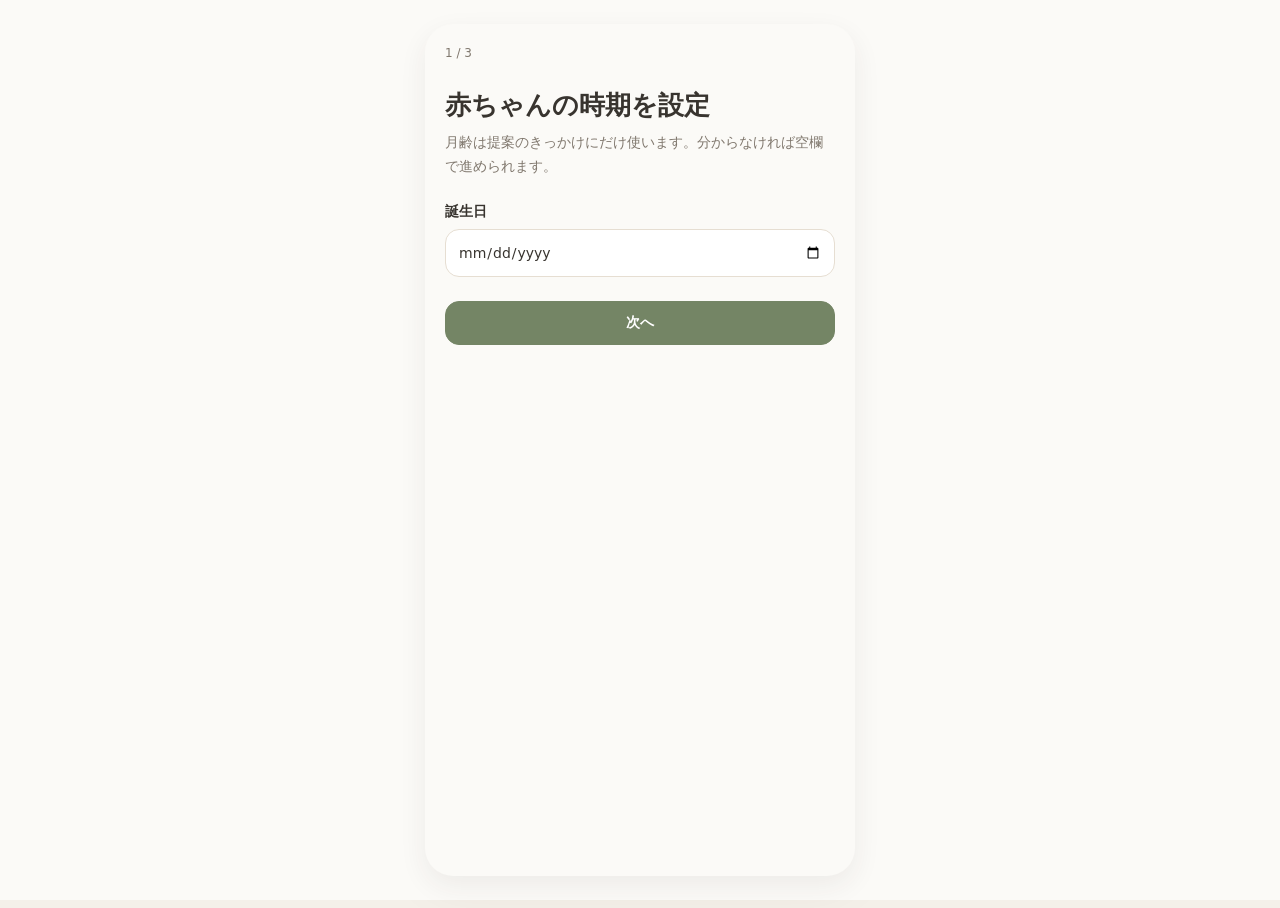
==== commit 6e0e5e51: "Implement v0.2 Slice 01 state-first flow" ====
--- a/kajitori_minimal_pictogram_compact.html
+++ b/kajitori_minimal_pictogram_compact.html
@@ -2,1551 +2,101 @@
 <html lang="ja">
 <head>
   <meta charset="UTF-8" />
-  <meta name="viewport" content="width=device-width, initial-scale=1.0" />
-  <title>家事取りゲーム Stable MVP</title>
+  <meta name="viewport" content="width=device-width, initial-scale=1, viewport-fit=cover" />
+  <meta name="color-scheme" content="light" />
+  <title>家事取りゲーム v0.2</title>
   <style>
-
-    :root {
-      --bg:#f7f4ef;
-      --screen:#fbfaf7;
-      --card:#fffdf9;
-      --soft:#f6f1e8;
-      --soft-2:#f2ece3;
-      --line:#ebe3d8;
-      --line-soft:#f2ebe2;
-      --ink:#3d3832;
-      --muted:#8f857a;
-      --muted-light:#b2a89b;
-      --sage:#7f926d;
-      --sage-soft:#eef2e8;
-      --beige:#f4eadc;
-      --terracotta:#c98261;
-      --terracotta-soft:#f8e9e0;
-      --gold:#bb934f;
-      --gold-soft:#f5edd9;
-      --blue-soft:#edf2f2;
-      --pink-soft:#f8ece7;
-      --shadow:0 6px 18px rgba(70,58,44,.045);
-      --font-text:"Hiragino Sans","Yu Gothic","Noto Sans JP",sans-serif;
-      --font-number:"Avenir Next","Helvetica Neue",Arial,sans-serif;
-    }
-
-    * { box-sizing:border-box; }
-
-    body {
-      margin:0;
-      min-height:100vh;
-      background:
-        radial-gradient(circle at 16% 8%, rgba(190,178,158,.14), transparent 28%),
-        radial-gradient(circle at 90% 90%, rgba(135,150,116,.10), transparent 32%),
-        #f6f3ee;
-      color:var(--ink);
-      font-family:var(--font-text);
-      display:flex;
-      align-items:center;
-      justify-content:center;
-      padding:22px;
-    }
-
-    .num {
-      font-family:var(--font-number);
-      font-variant-numeric:tabular-nums lining-nums;
-      letter-spacing:.01em;
-    }
-
-    .phone {
-      width:390px;
-      max-width:100%;
-      height:844px;
-      background:#141414;
-      border-radius:42px;
-      padding:12px;
-      box-shadow:0 22px 64px rgba(40,32,24,.15);
-    }
-
-    .screen {
-      height:100%;
-      border-radius:32px;
-      overflow:hidden;
-      background:linear-gradient(180deg,#fcfbf8 0%, #f7f3ed 100%);
-      display:flex;
-      flex-direction:column;
-      position:relative;
-    }
-
-    .status {
-      display:flex;
-      justify-content:space-between;
-      align-items:center;
-      padding:20px 22px 6px;
-      font-size:11px;
-      font-weight:700;
-      color:#3f3a34;
-    }
-
-    .header {
-      padding:10px 24px 14px;
-      display:flex;
-      justify-content:space-between;
-      align-items:flex-start;
-      gap:12px;
-    }
-
-    h1 {
-      margin:0;
-      font-size:19px;
-      font-weight:600;
-      letter-spacing:.12em;
-      color:#3f3a34;
-    }
-
-    .subtitle {
-      margin-top:7px;
-      color:var(--muted);
-      font-size:12px;
-      font-weight:600;
-      letter-spacing:.02em;
-    }
-
-    .reset {
-      width:34px;
-      height:34px;
-      border-radius:50%;
-      border:1px solid var(--line-soft);
-      background:rgba(255,255,255,.65);
-      color:#8f867b;
-      font-size:15px;
-      cursor:pointer;
-      box-shadow:0 2px 8px rgba(70,58,44,.035);
-    }
-
-    main {
-      flex:1;
-      overflow:auto;
-      padding:0 20px 92px;
-    }
-
-    .view { display:none; }
-    .view.active { display:block; }
-
-    .card {
-      background:rgba(255,253,249,.78);
-      border:1px solid var(--line-soft);
-      border-radius:18px;
-      box-shadow:var(--shadow);
-    }
-
-    .hero {
-      padding:18px 16px;
-      margin-top:2px;
-      border-radius:20px;
-      background:rgba(255,253,249,.64);
-    }
-
-    .hero-grid {
-      display:grid;
-      grid-template-columns:118px 1fr;
-      gap:18px;
-      align-items:center;
-    }
-
-    .ring {
-      width:108px;
-      height:108px;
-      border-radius:50%;
-      background:conic-gradient(var(--sage) 0deg, #e8e1d6 0deg 360deg);
-      display:grid;
-      place-items:center;
-      margin:0 auto;
-      position:relative;
-    }
-
-    .ring:before {
-      content:"";
-      width:86px;
-      height:86px;
-      border-radius:50%;
-      background:#fffdf9;
-      border:1px solid #eee7dd;
-      position:absolute;
-    }
-
-    .ring-inner {
-      position:relative;
-      z-index:1;
-      text-align:center;
-    }
-
-    .ring-inner b {
-      display:block;
-      font-size:25px;
-      line-height:1;
-      font-weight:500;
-      color:#3d3832;
-    }
-
-    .ring-inner span {
-      display:block;
-      margin-top:7px;
-      color:var(--muted);
-      font-size:10px;
-      font-weight:600;
-    }
-
-    .xp-line {
-      font-size:13px;
-      font-weight:600;
-      color:#524b43;
-      line-height:1.5;
-    }
-
-    .xp-line b {
-      font-size:15px;
-      font-weight:600;
-    }
-
-    .bar {
-      height:1px;
-      background:#e9e1d6;
-      border-radius:999px;
-      overflow:visible;
-      margin:9px 0 15px;
-      position:relative;
-    }
-
-    .bar span {
-      display:block;
-      height:3px;
-      width:0%;
-      background:#a99779;
-      border-radius:999px;
-      position:relative;
-      top:-1px;
-    }
-
-    .level {
-      font-size:13px;
-      font-weight:600;
-      line-height:1.7;
-      color:#4c463f;
-    }
-
-    .level small {
-      display:block;
-      color:var(--muted);
-      font-size:11px;
-      font-weight:600;
-    }
-
-    .stat-grid {
-      display:grid;
-      grid-template-columns:repeat(3,1fr);
-      gap:8px;
-      margin-top:15px;
-    }
-
-    .stat {
-      padding:10px 8px;
-      background:#faf7f1;
-      border:1px solid var(--line-soft);
-      border-radius:15px;
-      box-shadow:none;
-    }
-
-    .stat span {
-      display:block;
-      color:var(--muted);
-      font-size:10px;
-      font-weight:600;
-      margin-bottom:6px;
-    }
-
-    .stat b {
-      display:block;
-      font-size:18px;
-      line-height:1;
-      font-weight:500;
-      color:#49433c;
-    }
-
-    .tip {
-      margin-top:15px;
-      background:#f7f2ea;
-      border:1px solid var(--line-soft);
-      border-radius:15px;
-      padding:12px 13px;
-      font-size:12px;
-      color:#7f766b;
-      font-weight:600;
-      line-height:1.65;
-    }
-
-    .chips {
-      display:flex;
-      gap:7px;
-      overflow:auto;
-      padding:2px 1px 5px;
-      margin:17px 0 11px;
-    }
-
-    .chip {
-      border:1px solid var(--line);
-      background:rgba(255,255,255,.54);
-      color:#8c8277;
-      border-radius:999px;
-      padding:8px 13px;
-      font-size:11px;
-      font-weight:600;
-      white-space:nowrap;
-      cursor:pointer;
-      font-family:var(--font-text);
-    }
-
-    .chip.active {
-      background:#f2ece3;
-      border-color:#d9ccbd;
-      color:#5f574e;
-    }
-
-    .section-title {
-      display:flex;
-      justify-content:space-between;
-      align-items:center;
-      margin:20px 4px 10px;
-      font-size:13px;
-      font-weight:650;
-      color:#4a443d;
-      letter-spacing:.03em;
-    }
-
-    .badge {
-      min-width:24px;
-      height:24px;
-      padding:0 8px;
-      border-radius:999px;
-      background:#f0eadf;
-      border:1px solid var(--line);
-      color:#8b8175;
-      font-size:11px;
-      font-weight:600;
-      display:grid;
-      place-items:center;
-    }
-
-    .list {
-      display:grid;
-      gap:10px;
-    }
-
-    .task {
-      display:grid;
-      grid-template-columns:42px 1fr;
-      gap:13px;
-      align-items:flex-start;
-      padding:13px 13px;
-      border-radius:16px;
-      position:relative;
-      overflow:hidden;
-      background:rgba(255,253,249,.78);
-    }
-
-    .task.done {
-      opacity:.55;
-    }
-
-    .task.missed {
-      background:#fff8f4;
-      border-color:#efd8cd;
-    }
-
-    .icon {
-      width:42px;
-      height:42px;
-      border-radius:15px;
-      background:linear-gradient(180deg,#fff,#f8f4ed);
-      border:1px solid #ebe3d9;
-      display:grid;
-      place-items:center;
-      font-size:21px;
-      color:#857c70;
-    }
-
-    .task h3 {
-      margin:0 0 5px;
-      font-size:14px;
-      line-height:1.35;
-      padding-right:0;
-      font-weight:650;
-      letter-spacing:-.01em;
-      color:#3f3a34;
-    }
-
-    .task p {
-      margin:0;
-      font-size:11px;
-      color:var(--muted);
-      font-weight:550;
-      line-height:1.48;
-      display:-webkit-box;
-      -webkit-line-clamp:2;
-      -webkit-box-orient:vertical;
-      overflow:hidden;
-    }
-
-    .xp {
-      position:static;
-      display:inline-flex;
-      width:max-content;
-      margin-top:8px;
-      color:#9a7d45;
-      font-size:10px;
-      font-weight:600;
-      background:#f7f0df;
-      border:1px solid #eadcc0;
-      border-radius:999px;
-      padding:4px 7px;
-    }
-
-    .meta {
-      display:flex;
-      flex-wrap:wrap;
-      gap:6px;
-      margin-top:9px;
-    }
-
-    .pill {
-      border-radius:999px;
-      padding:4px 7px;
-      font-size:10px;
-      font-weight:600;
-      background:#f4efe8;
-      color:#81776c;
-      border:1px solid #eadfd2;
-      white-space:nowrap;
-    }
-
-    .pill.high {
-      background:#d08362;
-      color:#fff;
-      border-color:#d08362;
-    }
-
-    .pill.middle {
-      background:#c2a062;
-      color:#fff;
-      border-color:#c2a062;
-    }
-
-    .pill.low {
-      background:var(--sage-soft);
-      color:#6f7f5d;
-      border-color:#dce8d5;
-    }
-
-    .pill.done {
-      background:#eaf1e5;
-      color:#637d4f;
-      border-color:#d5e2cc;
-    }
-
-    .pill.missed {
-      background:#f8e9e4;
-      color:#a75d52;
-      border-color:#eed0c7;
-    }
-
-    .actions {
-      grid-column:2/3;
-      display:flex;
-      gap:8px;
-      margin-top:11px;
-    }
-
-    .mini-btn {
-      border:1px solid var(--line);
-      background:#fffefa;
-      color:#686056;
-      border-radius:13px;
-      padding:8px 10px;
-      font-size:11px;
-      font-weight:650;
-      cursor:pointer;
-      font-family:var(--font-text);
-      flex:1;
-      box-shadow:none;
-    }
-
-    .mini-btn.primary {
-      background:#8f9d7a;
-      border-color:#8f9d7a;
-      color:#fff;
-    }
-
-    .mini-btn.miss {
-      background:#fff8f4;
-      border-color:#efd8cd;
-      color:#a86656;
-    }
-
-    .mini-btn:disabled {
-      opacity:.42;
-      cursor:not-allowed;
-    }
-
-    .segmented {
-      display:grid;
-      grid-template-columns:1fr 1fr;
-      background:#f7f2ea;
-      border:1px solid var(--line);
-      border-radius:13px;
-      padding:3px;
-      margin-top:3px;
-      margin-bottom:16px;
-    }
-
-    .segmented button {
-      border:0;
-      background:transparent;
-      padding:9px 8px;
-      border-radius:10px;
-      font-size:12px;
-      font-weight:600;
-      color:var(--muted);
-      cursor:pointer;
-      font-family:var(--font-text);
-    }
-
-    .segmented button.active {
-      background:#fffefa;
-      color:#5a534b;
-      box-shadow:0 1px 3px rgba(60,48,36,.04);
-    }
-
-    .category {
-      display:grid;
-      grid-template-columns:52px 1fr auto;
-      gap:12px;
-      align-items:center;
-      padding:13px;
-      border-radius:16px;
-      background:rgba(255,253,249,.78);
-    }
-
-    .big-icon {
-      width:52px;
-      height:52px;
-      border-radius:50%;
-      display:grid;
-      place-items:center;
-      font-size:23px;
-      border:1px solid var(--line-soft);
-      background:#f2f4ed;
-    }
-
-    .category:nth-child(2n) .big-icon {
-      background:#f5ebdc;
-    }
-
-    .category:nth-child(3n) .big-icon {
-      background:#edf2f2;
-    }
-
-    .category:nth-child(4n) .big-icon {
-      background:#f7eddf;
-    }
-
-    .category h3 {
-      margin:0 0 5px;
-      font-size:14px;
-      font-weight:650;
-      color:#403b34;
-    }
-
-    .category p {
-      margin:0;
-      font-size:11px;
-      color:var(--muted);
-      font-weight:550;
-      line-height:1.48;
-      display:-webkit-box;
-      -webkit-line-clamp:2;
-      -webkit-box-orient:vertical;
-      overflow:hidden;
-    }
-
-    .count {
-      font-size:13px;
-      font-weight:600;
-      color:#655e57;
-    }
-
-    .soft-box {
-      padding:15px;
-      background:#f7f2ea;
-      border:1px solid var(--line-soft);
-      border-radius:17px;
-      margin-top:4px;
-      margin-bottom:14px;
-    }
-
-    .soft-box h3 {
-      margin:0 0 10px;
-      font-size:16px;
-      font-weight:650;
-      color:#443f38;
-    }
-
-    .soft-box p {
-      margin:0;
-      color:var(--muted);
-      font-size:12px;
-      font-weight:550;
-      line-height:1.65;
-    }
-
-    .empty {
-      text-align:center;
-      color:var(--muted);
-      font-size:12px;
-      font-weight:600;
-      line-height:1.7;
-      padding:24px 14px;
-      border:1px dashed #d9cec0;
-      border-radius:17px;
-      background:#fbf8f3;
-    }
-
-    .bottom-nav {
-      position:absolute;
-      left:0;
-      right:0;
-      bottom:0;
-      padding:10px 14px 18px;
-      background:rgba(251,250,247,.96);
-      backdrop-filter:blur(14px);
-      border-top:1px solid var(--line-soft);
-      display:grid;
-      grid-template-columns:repeat(4,1fr);
-      gap:6px;
-      z-index:20;
-    }
-
-    .tab {
-      border:0;
-      background:transparent;
-      border-radius:14px;
-      padding:8px 4px;
-      color:#9b9287;
-      cursor:pointer;
-      display:grid;
-      justify-items:center;
-      gap:4px;
-      font-size:10px;
-      font-weight:650;
-      font-family:var(--font-text);
-      -webkit-tap-highlight-color: transparent;
-    }
-
-    .tab .ico {
-      font-size:17px;
-      line-height:1;
-      opacity:.82;
-    }
-
-    .tab.active {
-      color:#a9844d;
-      background:transparent;
-    }
-
-    .toast {
-      position:absolute;
-      left:18px;
-      right:18px;
-      bottom:86px;
-      background:#4f4840;
-      color:#fff;
-      padding:13px 14px;
-      border-radius:16px;
-      font-size:12px;
-      font-weight:650;
-      box-shadow:0 10px 30px rgba(70,58,44,.14);
-      opacity:0;
-      transform:translateY(10px);
-      transition:.22s;
-      pointer-events:none;
-      z-index:30;
-    }
-
-    .toast.show {
-      opacity:1;
-      transform:translateY(0);
-    }
-
-    .pictogram {
-      width:22px;
-      height:22px;
-      display:block;
-      color:currentColor;
-    }
-
-    .pictogram * {
-      vector-effect:non-scaling-stroke;
-    }
-
-    .icon,
-    .big-icon {
-      color:#7f766c;
-    }
-
-    .big-icon {
-      color:#7d8970;
-    }
-
-    .category:nth-child(2n) .big-icon {
-      color:#b38355;
-    }
-
-    .category:nth-child(3n) .big-icon {
-      color:#7d949a;
-    }
-
-    .category:nth-child(4n) .big-icon {
-      color:#a88749;
-    }
-
-
-    /* Compact task density adjustments */
-    main {
-      flex:1;
-      overflow:auto;
-      padding:0 18px 88px;
-    }
-
-    .hero {
-      padding:14px 14px;
-      margin-top:2px;
-      border-radius:18px;
-    }
-
-    .hero-grid {
-      grid-template-columns:94px 1fr;
-      gap:14px;
-    }
-
-    .ring {
-      width:88px;
-      height:88px;
-    }
-
-    .ring:before {
-      width:68px;
-      height:68px;
-    }
-
-    .ring-inner b {
-      font-size:20px;
-    }
-
-    .ring-inner span {
-      margin-top:5px;
-      font-size:9px;
-    }
-
-    .xp-line {
-      font-size:11px;
-    }
-
-    .xp-line b {
-      font-size:14px;
-    }
-
-    .bar {
-      margin:7px 0 11px;
-    }
-
-    .level {
-      font-size:12px;
-      line-height:1.5;
-    }
-
-    .level small {
-      font-size:10px;
-    }
-
-    .stat-grid {
-      margin-top:12px;
-      gap:6px;
-    }
-
-    .stat {
-      padding:8px 7px;
-      border-radius:13px;
-    }
-
-    .stat span {
-      font-size:9px;
-      margin-bottom:4px;
-    }
-
-    .stat b {
-      font-size:16px;
-    }
-
-    .tip {
-      margin-top:11px;
-      padding:10px 11px;
-      font-size:11px;
-      line-height:1.45;
-      border-radius:13px;
-    }
-
-    .chips {
-      gap:6px;
-      margin:12px 0 8px;
-      padding-bottom:3px;
-    }
-
-    .chip {
-      padding:7px 10px;
-      font-size:10px;
-    }
-
-    .section-title {
-      margin:14px 4px 8px;
-      font-size:12px;
-    }
-
-    .badge {
-      min-width:22px;
-      height:22px;
-      font-size:10px;
-    }
-
-    .list {
-      gap:7px;
-    }
-
-    .task {
-      grid-template-columns:34px 1fr;
-      gap:10px;
-      padding:10px 11px;
-      border-radius:14px;
-      align-items:center;
-    }
-
-    .icon {
-      width:34px;
-      height:34px;
-      border-radius:12px;
-      font-size:17px;
-    }
-
-    .pictogram {
-      width:18px;
-      height:18px;
-    }
-
-    .task h3 {
-      margin:0;
-      font-size:13px;
-      line-height:1.28;
-      font-weight:650;
-      display:flex;
-      align-items:center;
-      justify-content:space-between;
-      gap:8px;
-    }
-
-    .task p {
-      margin:3px 0 0;
-      font-size:10px;
-      line-height:1.35;
-      -webkit-line-clamp:1;
-    }
-
-    .meta {
-      gap:5px;
-      margin-top:7px;
-    }
-
-    .pill {
-      padding:3px 6px;
-      font-size:9px;
-      line-height:1.1;
-    }
-
-    .xp {
-      margin-top:0;
-      margin-left:auto;
-      flex-shrink:0;
-      font-size:9px;
-      padding:3px 6px;
-      border-radius:999px;
-      background:#f7f0df;
-    }
-
-    .actions {
-      grid-column:2/3;
-      gap:6px;
-      margin-top:8px;
-    }
-
-    .mini-btn {
-      padding:7px 8px;
-      font-size:10px;
-      border-radius:11px;
-    }
-
-    .category {
-      grid-template-columns:42px 1fr auto;
-      gap:10px;
-      padding:10px 11px;
-      border-radius:14px;
-    }
-
-    .big-icon {
-      width:42px;
-      height:42px;
-      font-size:19px;
-    }
-
-    .category h3 {
-      font-size:13px;
-      margin-bottom:3px;
-    }
-
-    .category p {
-      font-size:10px;
-      line-height:1.35;
-      -webkit-line-clamp:1;
-    }
-
-    .count {
-      font-size:12px;
-    }
-
-    .soft-box {
-      padding:12px 13px;
-      border-radius:15px;
-      margin-bottom:11px;
-    }
-
-    .soft-box h3 {
-      font-size:15px;
-      margin-bottom:7px;
-    }
-
-    .soft-box p {
-      font-size:11px;
-      line-height:1.5;
-    }
-
-    .segmented {
-      margin-bottom:11px;
-    }
-
-    .segmented button {
-      padding:8px 8px;
-      font-size:11px;
-    }
-
-    .bottom-nav {
-      padding:8px 14px 16px;
-    }
-
-    .tab {
-      padding:7px 4px;
-      font-size:9px;
-    }
-
-    .tab .ico {
-      font-size:16px;
-    }
-
+    :root{--bg:#f4f0e9;--surface:#fbfaf7;--card:#fffdf9;--soft:#f3eee5;--line:#e6ded2;--ink:#38342f;--muted:#80786e;--sage:#748565;--sage-dark:#5f7151;--sage-soft:#eaf0e4;--amber:#a8793e;--amber-soft:#f5ead9;--danger:#9a5e50;--danger-soft:#f7e8e2;--shadow:0 10px 28px rgba(60,48,36,.07);--radius:20px;--font:"Hiragino Sans","Yu Gothic","Noto Sans JP",system-ui,-apple-system,sans-serif}
+    *{box-sizing:border-box}html,body{margin:0;min-height:100%;background:var(--bg);color:var(--ink);font-family:var(--font);font-size:14px}button,input,select{font:inherit}button{min-height:44px;cursor:pointer;-webkit-tap-highlight-color:transparent}button:focus-visible,input:focus-visible,select:focus-visible{outline:3px solid rgba(116,133,101,.28);outline-offset:2px}
+    .shell{width:min(100%,430px);min-height:100dvh;margin:0 auto;background:var(--surface);position:relative;display:flex;flex-direction:column;box-shadow:0 0 50px rgba(60,48,36,.08)}header{position:sticky;top:0;z-index:20;background:rgba(251,250,247,.96);backdrop-filter:blur(14px);border-bottom:1px solid rgba(230,222,210,.72);padding:calc(12px + env(safe-area-inset-top)) 18px 12px}.head-row{display:flex;align-items:center;justify-content:space-between;gap:12px}.brand{margin:0;font-size:18px;font-weight:750;letter-spacing:.05em}.brand small{display:block;margin-top:4px;font-size:11px;font-weight:650;letter-spacing:.03em;color:var(--muted)}.icon-btn{border:1px solid var(--line);background:#fff;color:var(--muted);border-radius:14px;padding:0 12px;min-width:44px}.save-error{display:none;margin-top:10px;border:1px solid #e6bfb3;background:var(--danger-soft);color:#78483e;border-radius:13px;padding:10px 12px;line-height:1.5;font-weight:650}.save-error.show{display:block}main{flex:1;padding:16px 16px calc(92px + env(safe-area-inset-bottom));overflow:auto}.view{display:none}.view.active{display:block}.section{margin:0 0 18px}.section-head{display:flex;align-items:flex-end;justify-content:space-between;gap:12px;margin:0 2px 10px}.section-head h2{margin:0;font-size:15px}.section-head span{font-size:12px;color:var(--muted)}.card{background:var(--card);border:1px solid var(--line);border-radius:var(--radius);box-shadow:var(--shadow);padding:16px}.muted{color:var(--muted)}
+    .capacity{display:grid;grid-template-columns:repeat(3,1fr);gap:8px}.capacity button{border:1px solid var(--line);background:#fff;border-radius:14px;color:var(--muted);padding:8px 5px;font-weight:700}.capacity button.active{background:var(--sage-soft);border-color:#cbd7c1;color:var(--sage-dark)}.capacity-note{margin:10px 2px 0;color:var(--muted);font-size:12px;line-height:1.55}.rest-zero{margin-top:10px;width:100%;border:1px dashed #cfc5b8;background:transparent;border-radius:14px;color:var(--muted)}
+    .question{background:linear-gradient(180deg,#fffdf9,#f7f3eb)}.eyebrow{font-size:11px;font-weight:800;color:var(--sage-dark);letter-spacing:.08em;text-transform:uppercase;margin-bottom:7px}.question h3,.current h3,.state-card h3,.forecast-card h3{margin:0;font-size:19px;line-height:1.4}.question p{margin:8px 0 0;color:var(--muted);line-height:1.6}.question-actions,.state-actions,.current-actions,.status-input,.forecast-actions{display:grid;gap:8px;margin-top:13px}.question-actions{grid-template-columns:1fr 1fr}.status-input{grid-template-columns:repeat(3,1fr)}.btn{border:1px solid var(--line);background:#fff;color:var(--ink);border-radius:14px;padding:10px 12px;font-weight:750}.btn.primary{background:var(--sage);border-color:var(--sage);color:#fff}.btn.soft{background:var(--soft);color:#5f574f}.btn.warn{background:var(--danger-soft);border-color:#ead0c6;color:#8a5347}.btn.ghost{background:transparent}.btn.small{min-height:44px;padding:8px 10px;font-size:13px}.btn:disabled{opacity:.45;cursor:not-allowed}.status-input .btn.selected{background:var(--sage-soft);border-color:#becdaf;color:var(--sage-dark)}
+    .current{border:2px solid #cfd8c5;background:linear-gradient(180deg,#fffdf9,#f7f9f3)}.current .action-label,.state-card .action-label{margin-top:8px;font-size:14px;font-weight:750;color:#5b554e}.reason-grid{display:grid;gap:8px;margin-top:13px}.reason{background:var(--soft);border-radius:13px;padding:10px 11px;line-height:1.5}.reason b{display:block;font-size:11px;color:var(--muted);margin-bottom:3px}.time{display:inline-flex;margin-top:10px;border:1px solid var(--line);border-radius:999px;padding:5px 9px;font-size:11px;color:var(--muted);background:#fff}.current-actions{grid-template-columns:1fr 1fr}.current-actions .primary{grid-column:1/-1}.state-list,.forecast-list,.loop-list,.growth-list,.deferred-list{display:grid;gap:10px}.state-card .headline-meta{margin-top:5px;font-size:11px;color:var(--muted)}.state-actions{grid-template-columns:repeat(3,1fr)}.state-actions .btn{padding:8px 5px;font-size:12px}.zero-card{text-align:center;padding:24px 18px;background:#faf7f1;border:1px dashed #d7ccbd;border-radius:var(--radius)}.zero-card h3{margin:0 0 8px;font-size:18px}.zero-card p{margin:0;color:var(--muted);line-height:1.65}.spontaneous{width:100%;border:1px solid #cfd9c6;background:var(--sage-soft);color:var(--sage-dark);border-radius:16px;font-weight:800}
+    details{border:1px solid var(--line);border-radius:16px;background:#fff}summary{min-height:44px;display:flex;align-items:center;padding:0 14px;font-weight:750;cursor:pointer}.details-body{padding:0 14px 14px}.deferred-row,.done-row{display:flex;align-items:center;justify-content:space-between;gap:10px;border-top:1px solid var(--line);padding:10px 0}.deferred-row:first-child,.done-row:first-child{border-top:0}.deferred-row span,.done-row span{line-height:1.45}.deferred-row button{flex:0 0 auto}.forecast-card .scope{display:inline-block;margin-bottom:7px;font-size:11px;font-weight:800;color:var(--amber);background:var(--amber-soft);border-radius:999px;padding:5px 8px}.forecast-card p{margin:8px 0 0;color:var(--muted);line-height:1.55}.forecast-actions{grid-template-columns:1fr}.loop{border:1px solid var(--line);border-radius:17px;padding:14px;background:#fff}.loop h3{margin:0 0 7px;font-size:15px}.loop p{margin:0;color:var(--muted);line-height:1.65}.growth-event{border-left:4px solid var(--sage);padding-left:13px}.growth-event h3{margin:0 0 5px;font-size:15px}.growth-event p{margin:0;color:var(--muted);line-height:1.55;font-size:12px}.growth-empty{padding:20px;border:1px dashed #d7ccbd;border-radius:17px;color:var(--muted);line-height:1.7;background:#faf7f1}
+    .bottom-nav{position:fixed;left:50%;transform:translateX(-50%);bottom:0;width:min(100%,430px);z-index:30;display:grid;grid-template-columns:repeat(4,1fr);gap:3px;padding:8px 10px calc(8px + env(safe-area-inset-bottom));background:rgba(251,250,247,.96);backdrop-filter:blur(16px);border-top:1px solid var(--line)}.tab{border:0;background:transparent;color:#92897e;border-radius:13px;padding:7px 2px;font-size:11px;font-weight:750}.tab .tab-icon{display:block;font-size:17px;line-height:1.2;margin-bottom:2px}.tab.active{color:var(--sage-dark);background:var(--sage-soft)}.toast{position:fixed;left:50%;transform:translate(-50%,20px);bottom:calc(82px + env(safe-area-inset-bottom));width:min(calc(100% - 28px),402px);z-index:60;background:#403a34;color:#fff;border-radius:15px;padding:11px 12px;display:flex;align-items:center;justify-content:space-between;gap:10px;opacity:0;pointer-events:none;transition:.18s}.toast.show{opacity:1;transform:translate(-50%,0);pointer-events:auto}.toast button{min-height:44px;border:0;border-radius:10px;background:#fff;color:#403a34;padding:6px 10px;font-weight:800}
+    .overlay{position:fixed;inset:0;z-index:80;background:rgba(52,46,40,.34);display:none;align-items:flex-end;justify-content:center}.overlay.show{display:flex}.sheet{width:min(100%,430px);max-height:90dvh;overflow:auto;background:var(--surface);border-radius:24px 24px 0 0;padding:20px 18px calc(22px + env(safe-area-inset-bottom));box-shadow:0 -18px 50px rgba(50,40,32,.15)}.sheet h2{margin:0 0 6px;font-size:20px}.sheet>p{margin:0 0 15px;color:var(--muted);line-height:1.6}.swap-list{display:grid;gap:8px}.swap-list button{text-align:left;border:1px solid var(--line);background:#fff;border-radius:14px;padding:11px 12px;color:var(--ink)}.onboarding{position:fixed;inset:0;z-index:100;background:var(--surface);display:none;overflow:auto}.onboarding.show{display:block}.onboarding-inner{width:min(100%,430px);margin:0 auto;padding:calc(22px + env(safe-area-inset-top)) 20px calc(30px + env(safe-area-inset-bottom))}.progress{font-size:12px;color:var(--muted);margin-bottom:28px}.onboarding h1{margin:0 0 8px;font-size:26px;line-height:1.35}.onboarding .lead{margin:0 0 24px;color:var(--muted);line-height:1.7}.field{margin:0 0 18px}.field label{display:block;font-weight:800;margin-bottom:8px}.field input[type=date],.field select{width:100%;min-height:48px;border:1px solid var(--line);border-radius:14px;background:#fff;padding:0 12px;color:var(--ink)}.toggle-row{display:flex;align-items:center;justify-content:space-between;gap:14px;border:1px solid var(--line);border-radius:15px;background:#fff;padding:12px 13px;margin-bottom:10px}.toggle-row input{width:22px;height:22px}.onboarding-actions{display:grid;grid-template-columns:1fr 1fr;gap:8px;margin-top:24px}.onboarding-actions .primary:last-child{grid-column:auto}.onboarding-actions.single{grid-template-columns:1fr}.settings-actions{margin-top:24px;padding-top:20px;border-top:1px solid var(--line)}
+    @media(min-width:600px){body{padding:24px}.shell{min-height:860px;height:860px;border-radius:32px;overflow:hidden}.bottom-nav{bottom:24px;border-radius:0 0 32px 32px}.overlay,.onboarding{padding:24px}.sheet{border-radius:24px}.onboarding-inner{min-height:calc(100dvh - 48px);background:var(--surface);border-radius:28px;box-shadow:var(--shadow)}}@media(prefers-reduced-motion:reduce){*{scroll-behavior:auto!important;transition:none!important;animation:none!important}}
   </style>
 </head>
 <body>
-  <div class="phone">
-    <div class="screen">
-      <div class="status">
-        <span class="num" id="clock">9:41</span>
-        <span>家事取りゲーム</span>
-        <span>●●●</span>
-      </div>
-
-      <div class="header">
-        <div>
-          <h1 id="pageTitle">今日</h1>
-          <div class="subtitle" id="pageSub">今日の家事取り状況</div>
-        </div>
-        <button class="reset" onclick="resetApp()" title="リセット">↺</button>
-      </div>
-
-      <main>
-        <section class="view active" id="homeView">
-          <div class="card hero">
-            <div class="hero-grid">
-              <div class="ring" id="ring">
-                <div class="ring-inner">
-                  <b class="num" id="completionRate">0%</b>
-                  <span>今日の達成率</span>
-                </div>
-              </div>
-              <div>
-                <div class="xp-line"><b class="num" id="todayXp">0</b> / <span class="num" id="todayTotalXp">0</span> XP</div>
-                <div class="bar"><span id="xpBar"></span></div>
-                <div class="level">
-                  Lv. <span class="num" id="level">1</span><br><span id="rankName">先回り見習い</span>
-                  <small>次レベルまであと <span class="num" id="nextXp">500</span> XP</small>
-                </div>
-              </div>
-            </div>
-
-            <div class="stat-grid">
-              <div class="stat"><span>完了</span><b class="num" id="doneCount">0</b></div>
-              <div class="stat"><span>未回収</span><b class="num" id="todoCount">0</b></div>
-              <div class="stat"><span>取り逃がし</span><b class="num" id="missedCount">0</b></div>
-            </div>
-
-            <div class="tip" id="tipText">妻に聞かずに進められる家事から取る。</div>
-          </div>
-
-          <div class="chips" id="timeChips"></div>
-
-          <div class="section-title">
-            <span id="taskSectionTitle">今日の優先タスク</span>
-            <span class="badge num" id="visibleTaskCount">0</span>
-          </div>
-          <div class="list" id="todayTaskList"></div>
-        </section>
-
-        <section class="view" id="questsView">
-          <div class="segmented">
-            <button id="categoryButton" class="active" onclick="setQuestMode('category')">カテゴリ</button>
-            <button id="allButton" onclick="setQuestMode('all')">すべて</button>
-          </div>
-          <div class="list" id="categoryList"></div>
-          <div class="list" id="allTaskList" style="display:none;"></div>
-        </section>
-
-        <section class="view" id="missedView">
-          <div class="soft-box">
-            <h3>取り逃がしログ　<span class="num" id="missedLogCount">0</span>件</h3>
-            <p>妻が先にやった家事は、責める材料ではなく明日の攻略データ。リトライ化すると明日のタスクに追加されます。</p>
-          </div>
-          <div class="list" id="missedList"></div>
-        </section>
-
-        <section class="view" id="libraryView">
-          <div class="soft-box">
-            <h3>見えない家事の種類</h3>
-            <p>誰かに頼まれる前に、家庭をまわすために必要な気づき・判断・準備のこと。</p>
-          </div>
-          <div class="list" id="guideList"></div>
-        </section>
-      </main>
-
-      <nav class="bottom-nav">
-        <button class="tab active" id="tab-home" onclick="showView('home')">
-          <span class="ico">⌂</span><span>今日</span>
-        </button>
-        <button class="tab" id="tab-quests" onclick="showView('quests')">
-          <span class="ico">☷</span><span>クエスト</span>
-        </button>
-        <button class="tab" id="tab-missed" onclick="showView('missed')">
-          <span class="ico">◔</span><span>取り逃がし</span>
-        </button>
-        <button class="tab" id="tab-library" onclick="showView('library')">
-          <span class="ico">⌘</span><span>図鑑</span>
-        </button>
-      </nav>
-
-      <div class="toast" id="toast">保存しました</div>
-    </div>
+  <div class="shell">
+    <header><div class="head-row"><div class="brand">家事取りゲーム<small id="headerSubtitle">状態から次の一手を選ぶ v0.2</small></div><button class="icon-btn" type="button" onclick="openSettings()" aria-label="設定を開く">設定</button></div><div id="saveError" class="save-error" role="alert">保存できませんでした。端末の空き容量やブラウザ設定を確認してください。変更は保存されていません。</div></header>
+    <main><section id="todayView" class="view active"></section><section id="forecastView" class="view"></section><section id="responsibleView" class="view"></section><section id="growthView" class="view"></section></main>
+    <nav class="bottom-nav" aria-label="主要ナビゲーション"><button class="tab active" data-tab="today" onclick="switchTab('today')"><span class="tab-icon">◉</span>今日</button><button class="tab" data-tab="forecast" onclick="switchTab('forecast')"><span class="tab-icon">→</span>先読み</button><button class="tab" data-tab="responsible" onclick="switchTab('responsible')"><span class="tab-icon">↻</span>担当</button><button class="tab" data-tab="growth" onclick="switchTab('growth')"><span class="tab-icon">◇</span>成長</button></nav>
   </div>
-
+  <div id="toast" class="toast" aria-live="polite"><span id="toastText"></span><button id="toastUndo" type="button" onclick="undoLast()">取り消す</button></div>
+  <div id="swapOverlay" class="overlay" role="dialog" aria-modal="true" aria-labelledby="swapTitle"><div class="sheet"><h2 id="swapTitle">今日の枠はいっぱいです</h2><p id="swapText">追加するなら、今ある1件を「今日のあとで」へ移します。</p><div id="swapList" class="swap-list"></div><button class="btn ghost" style="width:100%;margin-top:10px" type="button" onclick="closeSwap()">追加しない</button></div></div>
+  <div id="onboarding" class="onboarding" aria-live="polite"><div id="onboardingInner" class="onboarding-inner"></div></div>
   <script>
-    // タブ切り替えは最優先。タスク処理が壊れてもここだけは動かす。
-    function showView(name) {
-      var titles = {
-        home: ["今日", "今日の家事取り状況"],
-        quests: ["クエスト", "育休特化タスク50個"],
-        missed: ["取り逃がし", "明日のリトライ候補"],
-        library: ["図鑑", "見えない家事の理解"]
-      };
-
-      var views = ["home", "quests", "missed", "library"];
-      for (var i = 0; i < views.length; i++) {
-        var view = document.getElementById(views[i] + "View");
-        var tab = document.getElementById("tab-" + views[i]);
-        if (view) view.className = view.className.replace(" active", "");
-        if (tab) tab.className = tab.className.replace(" active", "");
-      }
-
-      var targetView = document.getElementById(name + "View");
-      var targetTab = document.getElementById("tab-" + name);
-      if (targetView && targetView.className.indexOf("active") === -1) targetView.className += " active";
-      if (targetTab && targetTab.className.indexOf("active") === -1) targetTab.className += " active";
-
-      document.getElementById("pageTitle").textContent = titles[name][0];
-      document.getElementById("pageSub").textContent = titles[name][1];
-    }
-
-    function safeToast(message) {
-      var el = document.getElementById("toast");
-      if (!el) return;
-      el.textContent = message;
-      el.className = "toast show";
-      clearTimeout(window.__toastTimer);
-      window.__toastTimer = setTimeout(function() {
-        el.className = "toast";
-      }, 1500);
-    }
-  </script>
-
-  <script>
-    var SEED = {"version": "0.1.0", "app": "家事取りゲーム", "mode": "parental_leave_first", "categories": [{"id": "newborn", "name": "新生児対応", "icon": "🍼", "color": "sage"}, {"id": "older_child", "name": "上の子対応", "icon": "🧒", "color": "blue"}, {"id": "daycare", "name": "保育園準備", "icon": "🎒", "color": "beige"}, {"id": "stock", "name": "在庫管理", "icon": "📦", "color": "green"}, {"id": "schedule", "name": "予定管理", "icon": "📅", "color": "gold"}, {"id": "meal", "name": "食事・買い物", "icon": "🍳", "color": "peach"}, {"id": "housework", "name": "掃除・洗濯・ゴミ", "icon": "🧺", "color": "gray"}, {"id": "partner_care", "name": "妻ケア", "icon": "☕", "color": "pink"}], "tasks": [{"id": "baby_001", "title": "哺乳瓶を洗って消毒セット", "category": "newborn", "categoryName": "新生児対応", "timing": "daytime", "priority": "high", "xp": 35, "estimatedMinutes": 10, "isInvisibleTask": false, "recurrence": {"type": "daily"}, "description": "使った哺乳瓶を放置せず、次の授乳前に使える状態に戻す。", "successDefinition": "哺乳瓶が洗浄・消毒され、次回すぐ使える状態になっている"}, {"id": "baby_002", "title": "夜間授乳セットを準備", "category": "newborn", "categoryName": "新生児対応", "timing": "night", "priority": "high", "xp": 45, "estimatedMinutes": 8, "isInvisibleTask": true, "recurrence": {"type": "daily"}, "description": "夜中にバタつかないよう、オムツ・おしりふき・ガーゼ・着替えを近くに置く。", "successDefinition": "夜間対応に必要なものが一箇所に揃っている"}, {"id": "baby_003", "title": "オムツ替え台まわりを補充", "category": "newborn", "categoryName": "新生児対応", "timing": "evening", "priority": "high", "xp": 30, "estimatedMinutes": 5, "isInvisibleTask": true, "recurrence": {"type": "daily"}, "description": "オムツ・おしりふき・袋・保湿剤などを不足前に補充する。", "successDefinition": "次のオムツ替えで不足が起きない"}, {"id": "baby_004", "title": "赤ちゃんの着替えストックを確認", "category": "newborn", "categoryName": "新生児対応", "timing": "evening", "priority": "middle", "xp": 28, "estimatedMinutes": 5, "isInvisibleTask": true, "recurrence": {"type": "daily"}, "description": "吐き戻しや漏れに備えて、すぐ出せる着替えを確認する。", "successDefinition": "肌着・服・ガーゼがすぐ取れる場所にある"}, {"id": "baby_005", "title": "沐浴・風呂上がりセットを準備", "category": "newborn", "categoryName": "新生児対応", "timing": "evening", "priority": "high", "xp": 40, "estimatedMinutes": 10, "isInvisibleTask": true, "recurrence": {"type": "daily"}, "description": "タオル、着替え、保湿剤、オムツを風呂前にセットする。", "successDefinition": "風呂上がりに探し物が発生しない"}, {"id": "baby_006", "title": "ガーゼ・スタイ・タオルを回収して洗濯へ", "category": "newborn", "categoryName": "新生児対応", "timing": "daytime", "priority": "middle", "xp": 22, "estimatedMinutes": 5, "isInvisibleTask": false, "recurrence": {"type": "daily"}, "description": "散らばったガーゼ類を集めて洗濯導線に乗せる。", "successDefinition": "使用済み布類が洗濯カゴに集まっている"}, {"id": "baby_007", "title": "寝床まわりの安全確認", "category": "newborn", "categoryName": "新生児対応", "timing": "night", "priority": "high", "xp": 35, "estimatedMinutes": 3, "isInvisibleTask": true, "recurrence": {"type": "daily"}, "description": "顔まわりに布・タオル・柔らかい物がないか確認する。", "successDefinition": "寝床まわりが安全で、余計な物が置かれていない"}, {"id": "baby_008", "title": "赤ちゃん用品の一時置き場をリセット", "category": "newborn", "categoryName": "新生児対応", "timing": "night", "priority": "middle", "xp": 24, "estimatedMinutes": 7, "isInvisibleTask": false, "recurrence": {"type": "daily"}, "description": "オムツ、服、ガーゼ、薬、保湿剤などを定位置に戻す。", "successDefinition": "翌朝に赤ちゃん用品を探さなくてよい状態"}, {"id": "baby_009", "title": "授乳後の片付けを巻き取る", "category": "newborn", "categoryName": "新生児対応", "timing": "anytime", "priority": "high", "xp": 30, "estimatedMinutes": 5, "isInvisibleTask": false, "recurrence": {"type": "daily"}, "description": "授乳後の哺乳瓶・ガーゼ・周辺片付けを自分で処理する。", "successDefinition": "授乳後の片付けが妻に残っていない"}, {"id": "baby_010", "title": "赤ちゃんの消耗品ゴミをまとめる", "category": "newborn", "categoryName": "新生児対応", "timing": "night", "priority": "middle", "xp": 20, "estimatedMinutes": 5, "isInvisibleTask": false, "recurrence": {"type": "daily"}, "description": "オムツゴミや使用済み袋をまとめ、臭いや溢れを防ぐ。", "successDefinition": "ゴミが溢れず、翌朝すぐ捨てられる状態"}, {"id": "older_001", "title": "上の子の朝の着替えを先に用意", "category": "older_child", "categoryName": "上の子対応", "timing": "morning", "priority": "high", "xp": 30, "estimatedMinutes": 5, "isInvisibleTask": true, "recurrence": {"type": "weekday"}, "description": "朝に迷わないよう、天気と予定に合う服を準備する。", "successDefinition": "上の子の着替えがすぐ始められる"}, {"id": "older_002", "title": "上の子の朝食まわりを準備", "category": "older_child", "categoryName": "上の子対応", "timing": "morning", "priority": "high", "xp": 35, "estimatedMinutes": 15, "isInvisibleTask": false, "recurrence": {"type": "daily"}, "description": "朝食、食器、飲み物、食後の片付けまで見越して動く。", "successDefinition": "朝食開始から片付けまで妻に依頼しない"}, {"id": "older_003", "title": "上の子の遊び相手を30分担当", "category": "older_child", "categoryName": "上の子対応", "timing": "daytime", "priority": "middle", "xp": 35, "estimatedMinutes": 30, "isInvisibleTask": false, "recurrence": {"type": "daily"}, "description": "妻が休む・授乳する・家事を止める時間を作る。", "successDefinition": "30分以上、上の子対応を自分が主担当する"}, {"id": "older_004", "title": "上の子の風呂準備", "category": "older_child", "categoryName": "上の子対応", "timing": "evening", "priority": "high", "xp": 30, "estimatedMinutes": 8, "isInvisibleTask": true, "recurrence": {"type": "daily"}, "description": "着替え、タオル、保湿、歯磨き導線まで先に作る。", "successDefinition": "風呂後に探し物がない"}, {"id": "older_005", "title": "上の子の寝る前ルーティンを担当", "category": "older_child", "categoryName": "上の子対応", "timing": "night", "priority": "high", "xp": 45, "estimatedMinutes": 30, "isInvisibleTask": false, "recurrence": {"type": "daily"}, "description": "歯磨き、トイレ、絵本、寝室移動まで主担当する。", "successDefinition": "寝る前ルーティンを妻に戻さず完了する"}, {"id": "older_006", "title": "上の子の食後片付け", "category": "older_child", "categoryName": "上の子対応", "timing": "anytime", "priority": "middle", "xp": 20, "estimatedMinutes": 8, "isInvisibleTask": false, "recurrence": {"type": "daily"}, "description": "食器、椅子、床、手口拭きまでセットで片付ける。", "successDefinition": "食後の汚れが残っていない"}, {"id": "older_007", "title": "上の子のメンタルケア時間を作る", "category": "older_child", "categoryName": "上の子対応", "timing": "evening", "priority": "middle", "xp": 30, "estimatedMinutes": 15, "isInvisibleTask": true, "recurrence": {"type": "daily"}, "description": "下の子対応で寂しくならないよう、上の子だけの時間を取る。", "successDefinition": "上の子と1対1で15分以上関わる"}, {"id": "older_008", "title": "上の子の明日の予定を確認", "category": "older_child", "categoryName": "上の子対応", "timing": "night", "priority": "middle", "xp": 28, "estimatedMinutes": 5, "isInvisibleTask": true, "recurrence": {"type": "daily"}, "description": "保育園、外出、天気、持ち物に影響する予定を確認する。", "successDefinition": "明日の動きに必要な準備が見えている"}, {"id": "daycare_001", "title": "保育園バッグの中身を確認", "category": "daycare", "categoryName": "保育園準備", "timing": "night", "priority": "high", "xp": 45, "estimatedMinutes": 10, "isInvisibleTask": true, "recurrence": {"type": "weekday"}, "description": "着替え、袋、タオル、連絡帳などを確認する。", "successDefinition": "翌朝そのまま持っていける状態になっている"}, {"id": "daycare_002", "title": "保育園の着替えストック補充", "category": "daycare", "categoryName": "保育園準備", "timing": "night", "priority": "high", "xp": 40, "estimatedMinutes": 10, "isInvisibleTask": true, "recurrence": {"type": "weekly", "daysOfWeek": [0, 2, 4]}, "description": "園に置く服・肌着・靴下などの不足を確認する。", "successDefinition": "保育園の着替え不足が発生しない"}, {"id": "daycare_003", "title": "連絡帳・園アプリの確認", "category": "daycare", "categoryName": "保育園準備", "timing": "night", "priority": "high", "xp": 42, "estimatedMinutes": 5, "isInvisibleTask": true, "recurrence": {"type": "weekday"}, "description": "園からの連絡、持ち物、提出物、体調メモを確認する。", "successDefinition": "園からの連絡を見落としていない"}, {"id": "daycare_004", "title": "水筒・コップ・タオルを準備", "category": "daycare", "categoryName": "保育園準備", "timing": "morning", "priority": "high", "xp": 30, "estimatedMinutes": 6, "isInvisibleTask": false, "recurrence": {"type": "weekday"}, "description": "朝の出発前に必要物をセットする。", "successDefinition": "出発直前に妻が準備しなくていい"}, {"id": "daycare_005", "title": "保育園提出物の有無を確認", "category": "daycare", "categoryName": "保育園準備", "timing": "night", "priority": "middle", "xp": 35, "estimatedMinutes": 5, "isInvisibleTask": true, "recurrence": {"type": "weekly", "daysOfWeek": [0, 3]}, "description": "プリント、申請、提出期限がないか見る。", "successDefinition": "提出物の見落としがない"}, {"id": "daycare_006", "title": "明日の天気に合わせた持ち物確認", "category": "daycare", "categoryName": "保育園準備", "timing": "night", "priority": "middle", "xp": 30, "estimatedMinutes": 4, "isInvisibleTask": true, "recurrence": {"type": "daily"}, "description": "雨具、上着、帽子、替え服などを調整する。", "successDefinition": "天気由来の忘れ物がない"}, {"id": "daycare_007", "title": "登園前の玄関セットを作る", "category": "daycare", "categoryName": "保育園準備", "timing": "morning", "priority": "middle", "xp": 25, "estimatedMinutes": 5, "isInvisibleTask": true, "recurrence": {"type": "weekday"}, "description": "靴、バッグ、帽子、上着を玄関で出発できる形にする。", "successDefinition": "出発時のバタつきが減っている"}, {"id": "stock_001", "title": "オムツ残量チェック", "category": "stock", "categoryName": "在庫管理", "timing": "morning", "priority": "high", "xp": 40, "estimatedMinutes": 3, "isInvisibleTask": true, "recurrence": {"type": "daily"}, "description": "サイズ別に残量を見て、数日以内に足りるか判断する。", "successDefinition": "オムツ切れのリスクがない"}, {"id": "stock_002", "title": "おしりふき残量チェック", "category": "stock", "categoryName": "在庫管理", "timing": "morning", "priority": "middle", "xp": 30, "estimatedMinutes": 3, "isInvisibleTask": true, "recurrence": {"type": "daily"}, "description": "開封中とストックの両方を確認する。", "successDefinition": "おしりふきが切れない"}, {"id": "stock_003", "title": "ミルク・授乳関連用品の残量確認", "category": "stock", "categoryName": "在庫管理", "timing": "morning", "priority": "high", "xp": 45, "estimatedMinutes": 5, "isInvisibleTask": true, "recurrence": {"type": "daily"}, "description": "ミルク、消毒用品、乳首、哺乳瓶まわりの不足を確認する。", "successDefinition": "次の買い足しタイミングが判断できている"}, {"id": "stock_004", "title": "洗剤・柔軟剤・食器洗剤の残量確認", "category": "stock", "categoryName": "在庫管理", "timing": "daytime", "priority": "middle", "xp": 30, "estimatedMinutes": 4, "isInvisibleTask": true, "recurrence": {"type": "weekly", "daysOfWeek": [1, 5]}, "description": "洗濯・食器・掃除の消耗品をまとめて見る。", "successDefinition": "洗剤類の不足で家事が止まらない"}, {"id": "stock_005", "title": "ゴミ袋・ポリ袋の残量確認", "category": "stock", "categoryName": "在庫管理", "timing": "daytime", "priority": "middle", "xp": 25, "estimatedMinutes": 3, "isInvisibleTask": true, "recurrence": {"type": "weekly", "daysOfWeek": [0, 3]}, "description": "燃えるゴミ、不燃、オムツ用袋などを確認する。", "successDefinition": "ゴミ処理に必要な袋が足りている"}, {"id": "stock_006", "title": "トイレットペーパー・ティッシュ補充", "category": "stock", "categoryName": "在庫管理", "timing": "daytime", "priority": "middle", "xp": 28, "estimatedMinutes": 5, "isInvisibleTask": true, "recurrence": {"type": "weekly", "daysOfWeek": [2, 6]}, "description": "トイレ・リビング・寝室など使用場所の残量を確認する。", "successDefinition": "使う場所で紙類が切れていない"}, {"id": "stock_007", "title": "保湿剤・薬・体温計まわり確認", "category": "stock", "categoryName": "在庫管理", "timing": "night", "priority": "middle", "xp": 35, "estimatedMinutes": 5, "isInvisibleTask": true, "recurrence": {"type": "weekly", "daysOfWeek": [2]}, "description": "子ども用保湿剤、薬、体温計、爪切りなどを確認する。", "successDefinition": "体調対応に必要な物がすぐ出せる"}, {"id": "stock_008", "title": "買い物リストを更新", "category": "stock", "categoryName": "在庫管理", "timing": "evening", "priority": "high", "xp": 40, "estimatedMinutes": 8, "isInvisibleTask": true, "recurrence": {"type": "daily"}, "description": "不足しそうな物をその場で買い物リストに入れる。", "successDefinition": "気づいた不足が脳内だけに残っていない"}, {"id": "schedule_001", "title": "明日の予定を確認", "category": "schedule", "categoryName": "予定管理", "timing": "night", "priority": "high", "xp": 45, "estimatedMinutes": 5, "isInvisibleTask": true, "recurrence": {"type": "daily"}, "description": "保育園、通院、ゴミの日、来客、外出予定を確認する。", "successDefinition": "明日の段取りが自分の中で見えている"}, {"id": "schedule_002", "title": "予防接種・通院予定を確認", "category": "schedule", "categoryName": "予定管理", "timing": "night", "priority": "high", "xp": 55, "estimatedMinutes": 10, "isInvisibleTask": true, "recurrence": {"type": "weekly", "daysOfWeek": [0]}, "description": "日付、時間、持ち物、移動、上の子対応まで確認する。", "successDefinition": "通院・予防接種に関する不明点がない"}, {"id": "schedule_003", "title": "ゴミの日を確認", "category": "schedule", "categoryName": "予定管理", "timing": "night", "priority": "middle", "xp": 25, "estimatedMinutes": 3, "isInvisibleTask": true, "recurrence": {"type": "daily"}, "description": "翌朝のゴミ種別を確認し、必要なら夜にまとめる。", "successDefinition": "翌朝に慌てずゴミを出せる"}, {"id": "schedule_004", "title": "保育園行事・提出期限を確認", "category": "schedule", "categoryName": "予定管理", "timing": "night", "priority": "middle", "xp": 35, "estimatedMinutes": 7, "isInvisibleTask": true, "recurrence": {"type": "weekly", "daysOfWeek": [1, 4]}, "description": "行事、持ち物、提出物、支払いなどを確認する。", "successDefinition": "園関連の期限を見落としていない"}, {"id": "schedule_005", "title": "週末の家族予定と休憩枠を確認", "category": "schedule", "categoryName": "予定管理", "timing": "night", "priority": "middle", "xp": 40, "estimatedMinutes": 10, "isInvisibleTask": true, "recurrence": {"type": "weekly", "daysOfWeek": [4]}, "description": "外出、買い物、子ども対応、妻の休憩時間をざっくり設計する。", "successDefinition": "週末の負担が妻任せになっていない"}, {"id": "meal_001", "title": "夕食の方針を15時までに決める", "category": "meal", "categoryName": "食事・買い物", "timing": "daytime", "priority": "high", "xp": 45, "estimatedMinutes": 8, "isInvisibleTask": true, "recurrence": {"type": "daily"}, "description": "作る、買う、残り物、惣菜の判断を先に済ませる。", "successDefinition": "夕方に妻が献立判断をしなくてよい"}, {"id": "meal_002", "title": "冷蔵庫の使い切り候補を確認", "category": "meal", "categoryName": "食事・買い物", "timing": "daytime", "priority": "middle", "xp": 30, "estimatedMinutes": 5, "isInvisibleTask": true, "recurrence": {"type": "daily"}, "description": "賞味期限や残り物を見て、使うべき食材を判断する。", "successDefinition": "使うべき食材が把握できている"}, {"id": "meal_003", "title": "上の子の食事・おやつ準備", "category": "meal", "categoryName": "食事・買い物", "timing": "evening", "priority": "high", "xp": 35, "estimatedMinutes": 15, "isInvisibleTask": false, "recurrence": {"type": "daily"}, "description": "食べられるもの、量、片付けまで見越して準備する。", "successDefinition": "上の子の食事対応を妻に戻さない"}, {"id": "meal_004", "title": "買い物に行く/注文する判断", "category": "meal", "categoryName": "食事・買い物", "timing": "daytime", "priority": "middle", "xp": 35, "estimatedMinutes": 7, "isInvisibleTask": true, "recurrence": {"type": "daily"}, "description": "今日中に買うべきか、明日でよいか、ネット注文かを決める。", "successDefinition": "買い物判断が妻の脳内タスクとして残っていない"}, {"id": "meal_005", "title": "食器・キッチンを一度リセット", "category": "meal", "categoryName": "食事・買い物", "timing": "night", "priority": "high", "xp": 35, "estimatedMinutes": 15, "isInvisibleTask": false, "recurrence": {"type": "daily"}, "description": "シンク、食器、調理台を翌朝使える状態に戻す。", "successDefinition": "翌朝キッチンがすぐ使える"}, {"id": "house_001", "title": "洗濯を回す/干す/乾燥まで進める", "category": "housework", "categoryName": "掃除・洗濯・ゴミ", "timing": "morning", "priority": "high", "xp": 40, "estimatedMinutes": 15, "isInvisibleTask": false, "recurrence": {"type": "daily"}, "description": "洗濯を途中で止めず、次工程まで進める。", "successDefinition": "洗濯物が洗濯機内に放置されていない"}, {"id": "house_002", "title": "洗濯物を畳んで定位置へ戻す", "category": "housework", "categoryName": "掃除・洗濯・ゴミ", "timing": "daytime", "priority": "middle", "xp": 35, "estimatedMinutes": 20, "isInvisibleTask": false, "recurrence": {"type": "daily"}, "description": "畳むだけでなく、家族ごとの定位置に戻す。", "successDefinition": "畳んだ洗濯物が山になっていない"}, {"id": "house_003", "title": "リビング床の危険物・小物回収", "category": "housework", "categoryName": "掃除・洗濯・ゴミ", "timing": "night", "priority": "middle", "xp": 25, "estimatedMinutes": 8, "isInvisibleTask": false, "recurrence": {"type": "daily"}, "description": "子どもが踏む・口に入れる・散らかる物を回収する。", "successDefinition": "床に危ない物や不要な物が残っていない"}, {"id": "house_004", "title": "洗面台・排水口をリセット", "category": "housework", "categoryName": "掃除・洗濯・ゴミ", "timing": "daytime", "priority": "low", "xp": 20, "estimatedMinutes": 7, "isInvisibleTask": false, "recurrence": {"type": "weekly", "daysOfWeek": [2, 6]}, "description": "髪の毛、ぬめり、水はねを軽く掃除する。", "successDefinition": "洗面台を気持ちよく使える"}, {"id": "house_005", "title": "ゴミをまとめて次に出せる状態にする", "category": "housework", "categoryName": "掃除・洗濯・ゴミ", "timing": "night", "priority": "middle", "xp": 30, "estimatedMinutes": 8, "isInvisibleTask": true, "recurrence": {"type": "daily"}, "description": "ゴミ箱の満杯確認、袋交換、翌朝出すゴミをまとめる。", "successDefinition": "翌朝にゴミ出しだけで済む"}, {"id": "care_001", "title": "妻の休憩時間を30分確保", "category": "partner_care", "categoryName": "妻ケア", "timing": "daytime", "priority": "high", "xp": 55, "estimatedMinutes": 30, "isInvisibleTask": true, "recurrence": {"type": "daily"}, "description": "子ども対応や家事を引き取り、妻が中断されない時間を作る。", "successDefinition": "妻が30分以上、家事・育児から離れられる"}, {"id": "care_002", "title": "妻に確認せず進められる家事を1つ選ぶ", "category": "partner_care", "categoryName": "妻ケア", "timing": "morning", "priority": "high", "xp": 50, "estimatedMinutes": 5, "isInvisibleTask": true, "recurrence": {"type": "daily"}, "description": "質問で妻の脳内負荷を増やさず、自分で判断して1つ巻き取る。", "successDefinition": "妻に聞かず、自分の判断で家事を1つ完了する"}]};
-    var STORAGE_KEY = "kajitori_stable_mvp_v2";
-    var activeTiming = "all";
-    var questMode = "category";
-    var state = null;
-
-    var timingOptions = [
-      ["all", "全部"],
-      ["morning", "朝"],
-      ["daytime", "昼"],
-      ["evening", "夕方"],
-      ["night", "夜"],
-      ["anytime", "随時"]
+    'use strict';
+    const STORAGE_KEY='kajitori_stable_mvp_v2',V02_VERSION=2,CAPACITY_LIMIT={protect:1,normal:2,ahead:3},CAPACITY_LABEL={protect:'守る日',normal:'回す日',ahead:'先回り日'},STATE_LABEL={enough:'十分',soon:'そろそろ',out:'切れた'};
+    const QUESTION_AREAS=[{key:'night_set',label:'夜間セット'},{key:'diaper_stock',label:'オムツ在庫'}];
+    const TEMPLATES=[
+      {id:'tomorrow_plan',group:'schedule',priority:110,label:'明日の予定',action:'明日の予定を確認',minutes:5,fact:'明日の予定 今日未確認',reason:'前日に予定を持つと、朝の判断を減らせます。',close:'予定・持ち物・移動の不明点を閉じた',recurrence:'daily'},
+      {id:'night_set',group:'newborn',priority:100,label:'夜間セット',stateKey:'night_set',stateLabel:'夜間セット',action:'夜間セットを確認・必要なら補充',minutes:8,reason:'寝る前にそろえておくと、夜中に探さずに済みます。',close:'オムツ、ガーゼ、着替えが一か所にそろった',recurrence:'daily',evidence:'inventory',evidenceText:'夜間セットを切らす前に補充できた'},
+      {id:'daycare_bag',group:'daycare',priority:96,label:'次の登園セット',action:'次の登園セットを確認',minutes:8,fact:'次の登園セット 未確認',reason:'前日に差分を持つと、出発前の判断を減らせます。',close:'バッグ・着替え・必要物の差分を閉じた',recurrence:'daycareTomorrow',evidence:'deadline',evidenceText:'登園前に持ち物の準備を閉じた'},
+      {id:'diaper_stock',group:'stock',priority:90,label:'オムツ在庫',stateKey:'diaper_stock',stateLabel:'オムツ在庫',action:'オムツ在庫を確認・必要なら補充',minutes:5,reason:'不足する前に状態を持つと、買い足し判断を前倒しできます。',close:'今日の状態を確認し、必要なら補充まで閉じた',recurrence:'daily',evidence:'inventory',evidenceText:'オムツ在庫を切らす前に補充できた'},
+      {id:'meal_plan',group:'meal',priority:80,label:'夕食方針',action:'夕食の方針を決める',minutes:8,fact:'夕食方針 今日未決定',reason:'夕方に残る判断を、余力のある時間へ前倒しできます。',close:'作る・買う・残り物のどれにするか決めた',recurrence:'daily'},
+      {id:'laundry_next',group:'housework',priority:74,label:'洗濯',action:'洗濯の次工程を確認して進める',minutes:12,fact:'洗濯 次工程未確認',reason:'途中で止まりやすい工程を、次の一手まで閉じます。',close:'洗う・干す・乾燥・戻すの次工程が止まっていない',recurrence:'daily'},
+      {id:'rest_window',group:'care',priority:65,label:'休息枠',action:'家族の休息時間を1枠決める',minutes:5,fact:'休息枠 今日未設定',reason:'家事の件数ではなく、今日の余力を守るための時間も先に持ちます。',close:'中断されにくい時間帯を1つ決めた',recurrence:'daily'},
+      {id:'older_ten',group:'older_child',priority:62,label:'上の子との10分',action:'上の子と2人だけの10分を作る',minutes:10,fact:'上の子との10分 今日未設定',reason:'下の子対応が続く日に、1対1で過ごす時間を確保します。',close:'10分だけ一緒に過ごした',recurrence:'olderChild'},
+      {id:'next_size',group:'newborn',priority:54,label:'次サイズ',action:'オムツの次サイズを確認',minutes:5,fact:'次サイズ 今日未確認',reason:'月齢は断定ではなく、現在の様子を確認するきっかけにだけ使います。',close:'現在の様子を見て、買うか保留を決めた',recurrence:'weeklySunday'}
     ];
-
-    var timingLabel = {
-      morning: "朝",
-      daytime: "昼",
-      evening: "夕方",
-      night: "夜",
-      anytime: "随時"
-    };
-
-    var priorityLabel = {
-      high: "高",
-      middle: "中",
-      low: "低"
-    };
-
-    var guideDescriptions = {
-      newborn: "哺乳瓶、オムツ、沐浴、寝床安全など。夜と夕方が主戦場。",
-      older_child: "上の子の朝支度、食事、風呂、寝る前、メンタルケア。",
-      daycare: "バッグ、着替え、連絡帳、提出物、天気対応。朝の崩壊を防ぐ。",
-      stock: "オムツ、ミルク、洗剤、ゴミ袋など。切れる前に気づくのが勝ち。",
-      schedule: "通院、予防接種、ゴミの日、園行事。妻の脳内カレンダーを奪う。",
-      meal: "夕食判断、買い物判断、冷蔵庫確認。夕方の詰みを防ぐ。",
-      housework: "洗濯、床、洗面台、ゴミ。途中放置せず最後まで戻す。",
-      partner_care: "妻の休憩時間確保と、妻に聞かずに進める判断訓練。"
-    };
-
-
-    var iconSvgMap = {
-      newborn: '<svg class="pictogram" viewBox="0 0 24 24" fill="none" stroke="currentColor" stroke-width="1.55" stroke-linecap="round" stroke-linejoin="round"><path d="M9 4h6"/><path d="M8 7h8l1 3v8a2 2 0 0 1-2 2H9a2 2 0 0 1-2-2v-8l1-3Z"/><path d="M9 11h6"/><path d="M10 15h4"/></svg>',
-      older_child: '<svg class="pictogram" viewBox="0 0 24 24" fill="none" stroke="currentColor" stroke-width="1.55" stroke-linecap="round" stroke-linejoin="round"><circle cx="12" cy="7" r="3"/><path d="M6.5 20a5.5 5.5 0 0 1 11 0"/><path d="M8.5 13.5 6 16"/><path d="m15.5 13.5 2.5 2.5"/></svg>',
-      daycare: '<svg class="pictogram" viewBox="0 0 24 24" fill="none" stroke="currentColor" stroke-width="1.55" stroke-linecap="round" stroke-linejoin="round"><path d="M8 9V7a4 4 0 0 1 8 0v2"/><path d="M6 9h12l1 10H5L6 9Z"/><path d="M9 13h6"/></svg>',
-      stock: '<svg class="pictogram" viewBox="0 0 24 24" fill="none" stroke="currentColor" stroke-width="1.55" stroke-linecap="round" stroke-linejoin="round"><path d="M4 8.5 12 4l8 4.5-8 4.5-8-4.5Z"/><path d="M4 8.5v7L12 20l8-4.5v-7"/><path d="M12 13v7"/></svg>',
-      schedule: '<svg class="pictogram" viewBox="0 0 24 24" fill="none" stroke="currentColor" stroke-width="1.55" stroke-linecap="round" stroke-linejoin="round"><rect x="5" y="6" width="14" height="14" rx="2"/><path d="M8 4v4"/><path d="M16 4v4"/><path d="M5 10h14"/><path d="M9 14h2"/><path d="M13 14h2"/></svg>',
-      meal: '<svg class="pictogram" viewBox="0 0 24 24" fill="none" stroke="currentColor" stroke-width="1.55" stroke-linecap="round" stroke-linejoin="round"><path d="M7 4v8"/><path d="M5 4v4a2 2 0 0 0 4 0V4"/><path d="M7 12v8"/><path d="M15 4v16"/><path d="M15 4c3 2 3 6 0 8"/></svg>',
-      housework: '<svg class="pictogram" viewBox="0 0 24 24" fill="none" stroke="currentColor" stroke-width="1.55" stroke-linecap="round" stroke-linejoin="round"><path d="M7 9h10l-1 10H8L7 9Z"/><path d="M9 9V6a3 3 0 0 1 6 0v3"/><path d="M10 13h4"/><path d="M10 16h4"/></svg>',
-      partner_care: '<svg class="pictogram" viewBox="0 0 24 24" fill="none" stroke="currentColor" stroke-width="1.55" stroke-linecap="round" stroke-linejoin="round"><path d="M8 9h8v4a4 4 0 0 1-8 0V9Z"/><path d="M16 10h1a2 2 0 0 1 0 4h-1"/><path d="M7 20h10"/><path d="M9 5c0-1 1-1 1-2"/><path d="M13 5c0-1 1-1 1-2"/></svg>'
-    };
-
-    function iconForCategory(categoryId) {
-      return iconSvgMap[categoryId] || '<svg class="pictogram" viewBox="0 0 24 24" fill="none" stroke="currentColor" stroke-width="1.55" stroke-linecap="round" stroke-linejoin="round"><circle cx="12" cy="12" r="7"/><path d="M12 8v4l3 2"/></svg>';
-    }
-
-
-    function boot() {
-      try {
-        state = loadState();
-        ensureTodayTasks();
-        renderEverything();
-        updateClock();
-        setInterval(updateClock, 30000);
-      } catch (e) {
-        safeToast("初期化エラー：" + e.message);
-        renderFallback();
-      }
-    }
-
-    function todayKey() {
-      var d = new Date();
-      var y = d.getFullYear();
-      var m = String(d.getMonth() + 1).padStart(2, "0");
-      var day = String(d.getDate()).padStart(2, "0");
-      return y + "-" + m + "-" + day;
-    }
-
-    function displayDate(dateString) {
-      var d = new Date(dateString + "T00:00:00");
-      var week = "日月火水木金土".charAt(d.getDay());
-      return (d.getMonth() + 1) + "月" + d.getDate() + "日（" + week + "）";
-    }
-
-    function updateClock() {
-      var el = document.getElementById("clock");
-      if (el) {
-        el.textContent = new Date().toLocaleTimeString("ja-JP", { hour: "2-digit", minute: "2-digit" });
-      }
-    }
-
-    function loadState() {
-      var fallback = { tasksByDate: {}, missedLog: [], retryQueue: [] };
-      try {
-        var raw = localStorage.getItem(STORAGE_KEY);
-        if (raw) return JSON.parse(raw);
-      } catch(e) {}
-      return fallback;
-    }
-
-    function saveState() {
-      try {
-        localStorage.setItem(STORAGE_KEY, JSON.stringify(state));
-      } catch(e) {}
-    }
-
-    function isDue(task, dateString) {
-      var d = new Date(dateString + "T00:00:00");
-      var day = d.getDay();
-      var rule = task.recurrence || { type:"daily" };
-      if (rule.type === "daily") return true;
-      if (rule.type === "weekday") return day >= 1 && day <= 5;
-      if (rule.type === "weekly") return rule.daysOfWeek && rule.daysOfWeek.indexOf(day) !== -1;
-      return true;
-    }
-
-    function ensureTodayTasks() {
-      var date = todayKey();
-      if (!state.tasksByDate[date]) state.tasksByDate[date] = [];
-
-      var existing = {};
-      for (var i = 0; i < state.tasksByDate[date].length; i++) {
-        existing[state.tasksByDate[date][i].sourceId] = true;
-      }
-
-      for (var j = 0; j < SEED.tasks.length; j++) {
-        var t = SEED.tasks[j];
-        if (isDue(t, date) && !existing[t.id]) {
-          var inst = JSON.parse(JSON.stringify(t));
-          inst.id = date + "_" + t.id;
-          inst.sourceId = t.id;
-          inst.date = date;
-          inst.status = "todo";
-          state.tasksByDate[date].push(inst);
-        }
-      }
-
-      saveState();
-    }
-
-    function todayTasks() {
-      return state.tasksByDate[todayKey()] || [];
-    }
-
-    function stats() {
-      var tasks = todayTasks();
-      var totalXp = 0, doneXp = 0, done = 0, missed = 0, todo = 0;
-      for (var i = 0; i < tasks.length; i++) {
-        totalXp += tasks[i].xp;
-        if (tasks[i].status === "done") { doneXp += tasks[i].xp; done++; }
-        else if (tasks[i].status === "missed") { missed++; }
-        else { todo++; }
-      }
-      return {
-        totalXp: totalXp,
-        doneXp: doneXp,
-        rate: totalXp ? Math.round(doneXp / totalXp * 100) : 0,
-        done: done,
-        missed: missed,
-        todo: todo
-      };
-    }
-
-    function sortTasks(a, b) {
-      var statusOrder = { todo:0, missed:1, done:2 };
-      var priorityOrder = { high:0, middle:1, low:2 };
-      return (statusOrder[a.status] - statusOrder[b.status]) ||
-             (priorityOrder[a.priority] - priorityOrder[b.priority]) ||
-             (b.xp - a.xp);
-    }
-
-    function categoryById(id) {
-      for (var i = 0; i < SEED.categories.length; i++) {
-        if (SEED.categories[i].id === id) return SEED.categories[i];
-      }
-      return null;
-    }
-
-    function htmlEscape(value) {
-      return String(value || "")
-        .replace(/&/g, "&amp;")
-        .replace(/</g, "&lt;")
-        .replace(/>/g, "&gt;")
-        .replace(/"/g, "&quot;")
-        .replace(/'/g, "&#039;");
-    }
-
-    function renderEverything() {
-      renderHome();
-      renderQuestScreen();
-      renderMissedScreen();
-      renderLibrary();
-      document.getElementById("pageSub").textContent = displayDate(todayKey());
-    }
-
-    function renderHome() {
-      var s = stats();
-      document.getElementById("completionRate").textContent = s.rate + "%";
-      document.getElementById("todayXp").textContent = s.doneXp;
-      document.getElementById("todayTotalXp").textContent = s.totalXp;
-      document.getElementById("doneCount").textContent = s.done;
-      document.getElementById("todoCount").textContent = s.todo;
-      document.getElementById("missedCount").textContent = s.missed;
-
-      var deg = Math.round(s.rate * 3.6);
-      document.getElementById("ring").style.background =
-        "conic-gradient(var(--sage) 0 " + deg + "deg, #e8e4dc " + deg + "deg 360deg)";
-      document.getElementById("xpBar").style.width = s.rate + "%";
-
-      var lifetime = lifetimeXp();
-      var level = Math.floor(lifetime / 500) + 1;
-      document.getElementById("level").textContent = level;
-      document.getElementById("rankName").textContent =
-        level >= 5 ? "先回り名人" : level >= 3 ? "生活防衛員" : "先回り見習い";
-      document.getElementById("nextXp").textContent = level * 500 - lifetime;
-
-      var chips = document.getElementById("timeChips");
-      chips.innerHTML = "";
-      for (var i = 0; i < timingOptions.length; i++) {
-        var opt = timingOptions[i];
-        var btn = document.createElement("button");
-        btn.className = "chip" + (activeTiming === opt[0] ? " active" : "");
-        btn.textContent = opt[1];
-        btn.setAttribute("data-timing", opt[0]);
-        btn.onclick = function() {
-          activeTiming = this.getAttribute("data-timing");
-          renderHome();
-        };
-        chips.appendChild(btn);
-      }
-
-      var list = todayTasks().filter(function(t) {
-        return activeTiming === "all" || t.timing === activeTiming;
-      }).sort(sortTasks);
-
-      document.getElementById("visibleTaskCount").textContent = list.length;
-      var title = "今日の優先タスク";
-      for (var k = 0; k < timingOptions.length; k++) {
-        if (timingOptions[k][0] === activeTiming && activeTiming !== "all") title = timingOptions[k][1] + "のタスク";
-      }
-      document.getElementById("taskSectionTitle").textContent = title;
-
-      var host = document.getElementById("todayTaskList");
-      host.innerHTML = "";
-      if (!list.length) {
-        host.innerHTML = '<div class="empty">この時間帯のタスクはありません。<br>休憩するか、随時タスクを1つ拾う時間です。</div>';
-        return;
-      }
-
-      for (var j = 0; j < list.length; j++) {
-        host.appendChild(taskCard(list[j], true));
-      }
-    }
-
-    function lifetimeXp() {
-      var total = 0;
-      var dates = Object.keys(state.tasksByDate);
-      for (var i = 0; i < dates.length; i++) {
-        var tasks = state.tasksByDate[dates[i]];
-        for (var j = 0; j < tasks.length; j++) {
-          if (tasks[j].status === "done") total += tasks[j].xp;
-        }
-      }
-      return total;
-    }
-
-    function taskCard(task, actions) {
-      var cat = categoryById(task.category);
-      var div = document.createElement("div");
-      div.className = "card task " + task.status;
-      var status = task.status === "done" ? '<span class="pill done">完了</span>' :
-                   task.status === "missed" ? '<span class="pill missed">取り逃がし</span>' : "";
-      div.innerHTML =
-        '<div class="icon">' + iconForCategory(task.category) + '</div>' +
-        '<div>' +
-          '<h3><span>' + htmlEscape(task.title) + '</span><span class="xp num">+' + task.xp + ' XP</span></h3>' +
-          '<p>' + htmlEscape(task.description || task.successDefinition || "") + '</p>' +
-          '<div class="meta">' +
-            '<span class="pill">' + htmlEscape(task.categoryName) + '</span>' +
-            '<span class="pill ' + task.priority + '">' + (priorityLabel[task.priority] || "") + '</span>' +
-            '<span class="pill">' + (timingLabel[task.timing] || "随時") + '</span>' +
-            status +
-          '</div>' +
-        '</div>';
-
-      if (actions) {
-        var action = document.createElement("div");
-        action.className = "actions";
-        var disabled = task.status !== "todo" ? "disabled" : "";
-        action.innerHTML =
-          '<button class="mini-btn primary" ' + disabled + '>完了</button>' +
-          '<button class="mini-btn miss" ' + disabled + '>取り逃がし</button>';
-        action.children[0].onclick = function() { completeTask(task.id); };
-        action.children[1].onclick = function() { missTask(task.id); };
-        div.appendChild(action);
-      }
-
-      return div;
-    }
-
-    function completeTask(id) {
-      var tasks = todayTasks();
-      for (var i = 0; i < tasks.length; i++) {
-        if (tasks[i].id === id && tasks[i].status === "todo") {
-          tasks[i].status = "done";
-          saveState();
-          safeToast("完了：+" + tasks[i].xp + " XP");
-          renderEverything();
-          return;
-        }
-      }
-    }
-
-    function missTask(id) {
-      var tasks = todayTasks();
-      for (var i = 0; i < tasks.length; i++) {
-        if (tasks[i].id === id && tasks[i].status === "todo") {
-          tasks[i].status = "missed";
-          state.missedLog.unshift({
-            id: "miss_" + Date.now(),
-            date: todayKey(),
-            converted: false,
-            task: JSON.parse(JSON.stringify(tasks[i]))
-          });
-          saveState();
-          safeToast("取り逃がし登録しました");
-          renderEverything();
-          return;
-        }
-      }
-    }
-
-    function retryMiss(id) {
-      for (var i = 0; i < state.missedLog.length; i++) {
-        if (state.missedLog[i].id === id && !state.missedLog[i].converted) {
-          state.missedLog[i].converted = true;
-          saveState();
-          safeToast("明日のリトライに追加しました");
-          renderMissedScreen();
-          return;
-        }
-      }
-    }
-
-    function setQuestMode(mode) {
-      questMode = mode;
-      renderQuestScreen();
-    }
-
-    function renderQuestScreen() {
-      document.getElementById("categoryButton").className = questMode === "category" ? "active" : "";
-      document.getElementById("allButton").className = questMode === "all" ? "active" : "";
-      document.getElementById("categoryList").style.display = questMode === "category" ? "grid" : "none";
-      document.getElementById("allTaskList").style.display = questMode === "all" ? "grid" : "none";
-
-      var catHost = document.getElementById("categoryList");
-      catHost.innerHTML = "";
-      for (var i = 0; i < SEED.categories.length; i++) {
-        var cat = SEED.categories[i];
-        var count = 0, invisible = 0;
-        for (var j = 0; j < SEED.tasks.length; j++) {
-          if (SEED.tasks[j].category === cat.id) {
-            count++;
-            if (SEED.tasks[j].isInvisibleTask) invisible++;
-          }
-        }
-        var div = document.createElement("div");
-        div.className = "card category";
-        div.innerHTML =
-          '<div class="big-icon">' + iconForCategory(cat.id) + '</div>' +
-          '<div><h3>' + cat.name + '</h3><p>' + (guideDescriptions[cat.id] || "") + '<br>見えない家事：<span class="num">' + invisible + '</span>件</p></div>' +
-          '<div class="count"><span class="num">' + count + '</span>件</div>';
-        catHost.appendChild(div);
-      }
-
-      var allHost = document.getElementById("allTaskList");
-      allHost.innerHTML = "";
-      for (var k = 0; k < SEED.tasks.length; k++) {
-        var mock = JSON.parse(JSON.stringify(SEED.tasks[k]));
-        mock.id = "master_" + mock.id;
-        mock.status = "todo";
-        allHost.appendChild(taskCard(mock, false));
-      }
-    }
-
-    function renderMissedScreen() {
-      var host = document.getElementById("missedList");
-      document.getElementById("missedLogCount").textContent = state.missedLog.length;
-      host.innerHTML = "";
-      if (!state.missedLog.length) {
-        host.innerHTML = '<div class="empty">まだ取り逃がしはありません。<br>妻が先にやった家事に気づいたら「取り逃がし」で記録します。</div>';
-        return;
-      }
-
-      for (var i = 0; i < state.missedLog.length; i++) {
-        var miss = state.missedLog[i];
-        var card = taskCard(miss.task, false);
-        var action = document.createElement("div");
-        action.className = "actions";
-        action.innerHTML = '<button class="mini-btn primary" ' + (miss.converted ? "disabled" : "") + '>' + (miss.converted ? "追加済み" : "明日リトライ") + '</button>';
-        action.children[0].setAttribute("data-id", miss.id);
-        action.children[0].onclick = function() { retryMiss(this.getAttribute("data-id")); };
-        card.appendChild(action);
-        host.appendChild(card);
-      }
-    }
-
-    function renderLibrary() {
-      var host = document.getElementById("guideList");
-      host.innerHTML = "";
-      for (var i = 0; i < SEED.categories.length; i++) {
-        var cat = SEED.categories[i];
-        var count = 0;
-        for (var j = 0; j < SEED.tasks.length; j++) {
-          if (SEED.tasks[j].category === cat.id) count++;
-        }
-        var div = document.createElement("div");
-        div.className = "card category";
-        div.innerHTML =
-          '<div class="big-icon">' + iconForCategory(cat.id) + '</div>' +
-          '<div><h3>' + cat.name + '</h3><p>' + (guideDescriptions[cat.id] || "") + '<br>初期タスク：<span class="num">' + count + '</span>件</p></div>' +
-          '<div class="count">›</div>';
-        host.appendChild(div);
-      }
-    }
-
-    function renderFallback() {
-      document.getElementById("todayTaskList").innerHTML =
-        '<div class="empty">初期化に失敗しました。<br>ただし下のタブ切り替えは動作確認できます。</div>';
-    }
-
-    function resetApp() {
-      try {
-        localStorage.removeItem(STORAGE_KEY);
-      } catch(e) {}
-      state = loadState();
-      ensureTodayTasks();
-      renderEverything();
-      safeToast("リセットしました");
-    }
-
-    window.addEventListener("load", boot);
+    const RESPONSIBLE_LOOPS=[['オムツ・消耗品','残量に気づく → 必要量を判断 → 調達 → 収納 → 次回確認'],['食事','方針決定 → 在庫確認 → 調達 → 準備 → 片付け'],['保育園','連絡確認 → 差分判断 → 準備 → 提出 → 補充'],['洗濯','回収 → 洗う → 乾かす → 畳む → 定位置へ戻す'],['予定','情報収集 → カレンダー反映 → 準備 → 当日対応 → 次回設定']];
+    let rootState=loadRootState(),activeTab='today',lastUndo=null,toastTimer=null,saveFailed=false,pendingSwap=null,onboardingStep=1,onboardingDraft=null,editingProfile=false,questionExpanded=false;
+    function deepClone(v){return JSON.parse(JSON.stringify(v))}function pad(n){return String(n).padStart(2,'0')}function dateKey(d=new Date()){return d.getFullYear()+'-'+pad(d.getMonth()+1)+'-'+pad(d.getDate())}function dateFromKey(k){return new Date(k+'T12:00:00')}function addDays(k,n){const d=dateFromKey(k);d.setDate(d.getDate()+n);return dateKey(d)}function formatShortDate(k){if(!k)return'未確認';const d=dateFromKey(k);return(d.getMonth()+1)+'/'+d.getDate()}function today(){return dateKey(new Date())}function nowIso(){return new Date().toISOString()}function dayOfWeek(k){return dateFromKey(k).getDay()}function isWeekday(k){const d=dayOfWeek(k);return d>=1&&d<=5}function templateById(id){return TEMPLATES.find(t=>t.id===id)}
+    function freshV02(){return{version:V02_VERSION,profile:{initialized:false,babyBirthdate:'',olderChild:false,daycare:false,feeding:'mixed',leaveEnd:'',rhythm:'all_day'},days:{},stateFacts:{},questionHistory:[],questionCooldownUntil:{},questionKnowStreak:{},evidenceEvents:[],spontaneous:[]}}function freshDay(){return{capacity:'normal',restOnly:false,planIds:[],status:{},currentId:null,questionKey:null,questionAnswered:false}}
+    function loadRootState(){let root=null;try{const raw=localStorage.getItem(STORAGE_KEY);if(raw){const p=JSON.parse(raw);if(p&&typeof p==='object'&&!Array.isArray(p))root=p}}catch(e){}if(!root)root={tasksByDate:{},missedLog:[],retryQueue:[]};if(!root.v02||root.v02.version!==V02_VERSION)root.v02=freshV02();normalizeV02(root.v02);return root}
+    function normalizeV02(v){const b=freshV02();v.profile=Object.assign(b.profile,v.profile||{});v.days=v.days||{};v.stateFacts=v.stateFacts||{};v.questionHistory=Array.isArray(v.questionHistory)?v.questionHistory:[];v.questionCooldownUntil=v.questionCooldownUntil||{};v.questionKnowStreak=v.questionKnowStreak||{};v.evidenceEvents=Array.isArray(v.evidenceEvents)?v.evidenceEvents:[];v.spontaneous=Array.isArray(v.spontaneous)?v.spontaneous:[]}
+    function saveRootState(){try{localStorage.setItem(STORAGE_KEY,JSON.stringify(rootState));saveFailed=false;document.getElementById('saveError')?.classList.remove('show');return true}catch(e){saveFailed=true;document.getElementById('saveError')?.classList.add('show');return false}}
+    function mutate(label,fn,undoable=true){const before=deepClone(rootState.v02);fn();if(!saveRootState()){rootState.v02=before;renderAll();document.getElementById('saveError')?.classList.add('show');return false}if(undoable)lastUndo={label,before};renderAll();showToast(label,undoable);return true}
+    function undoLast(){if(!lastUndo)return;const current=deepClone(rootState.v02);rootState.v02=lastUndo.before;if(!saveRootState()){rootState.v02=current;renderAll();document.getElementById('saveError')?.classList.add('show');return}const label=lastUndo.label;lastUndo=null;renderAll();showToast(label+'を取り消しました',false)}
+    function showToast(text,withUndo=false){const toast=document.getElementById('toast');document.getElementById('toastText').textContent=text;document.getElementById('toastUndo').style.display=withUndo?'block':'none';toast.classList.add('show');clearTimeout(toastTimer);toastTimer=setTimeout(()=>toast.classList.remove('show'),withUndo?5500:2800)}
+    function ensureTodayDay(){const v=rootState.v02,key=today();if(!v.days[key])v.days[key]=freshDay();const d=v.days[key];d.planIds=Array.isArray(d.planIds)?d.planIds:[];d.status=d.status||{};if(!d.capacity||!CAPACITY_LIMIT[d.capacity])d.capacity='normal';if(typeof d.restOnly!=='boolean')d.restOnly=false;if(v.profile.initialized){if(!d.questionKey)d.questionKey=pickQuestionKey(key);ensurePlanForCapacity(d,key);enforceCapacity(d)}return d}
+    function capacityLimit(d){return d.restOnly?0:CAPACITY_LIMIT[d.capacity]}function activeIds(d){return d.planIds.filter(id=>d.status[id]==='active')}function activeCount(d){return activeIds(d).length}
+    function templateEligible(t,key=today()){const p=rootState.v02.profile;if(t.recurrence==='daily')return true;if(t.recurrence==='olderChild')return!!p.olderChild;if(t.recurrence==='daycareTomorrow')return!!p.daycare&&isWeekday(addDays(key,1));if(t.recurrence==='weeklySunday')return dayOfWeek(key)===0;return true}
+    function candidateScore(t,d){const g=d.planIds.map(id=>templateById(id)?.group).filter(Boolean);return t.priority-(g.includes(t.group)?18:0)}function nextCandidate(d,key=today()){return TEMPLATES.filter(t=>templateEligible(t,key)&&!d.planIds.includes(t.id)).sort((a,b)=>candidateScore(b,d)-candidateScore(a,d))[0]||null}
+    function ensurePlanForCapacity(d,key=today()){const l=capacityLimit(d);while(d.planIds.length<l){const t=nextCandidate(d,key);if(!t)break;d.planIds.push(t.id);d.status[t.id]='active'}}
+    function enforceCapacity(d){const l=capacityLimit(d);let ids=activeIds(d);if(ids.length<=l)return;const ordered=ids.filter(id=>id!==d.currentId).concat(ids.filter(id=>id===d.currentId));while(activeCount(d)>l&&ordered.length){const id=ordered.pop();d.status[id]='deferred';if(d.currentId===id)d.currentId=null}}
+    function setCapacity(v){if(!CAPACITY_LIMIT[v])return;mutate('余力を「'+CAPACITY_LABEL[v]+'」にしました',()=>{const d=ensureTodayDay();d.capacity=v;d.restOnly=false;enforceCapacity(d);ensurePlanForCapacity(d)},false)}
+    function chooseZeroDay(){mutate('今日は0件で守る日にしました',()=>{const d=ensureTodayDay();d.capacity='protect';d.restOnly=true;activeIds(d).forEach(id=>d.status[id]='deferred');d.currentId=null},false)}
+    function startAction(id){const d=ensureTodayDay();if(d.status[id]!=='active')return;mutate('現在の一手を選びました',()=>{ensureTodayDay().currentId=id},false)}
+    function deferItem(id){mutate('「今日のあとで」へ移しました',()=>{const d=ensureTodayDay();if(d.status[id]!=='active')return;d.status[id]='deferred';if(d.currentId===id)d.currentId=null})}function dismissItem(id){mutate('今日は見送るにしました',()=>{const d=ensureTodayDay();if(d.status[id]!=='active')return;d.status[id]='dismissed';if(d.currentId===id)d.currentId=null})}function alreadyDone(id){mutate('もう済んでいたとして閉じました',()=>{const d=ensureTodayDay();if(d.status[id]!=='active')return;d.status[id]='already';if(d.currentId===id)d.currentId=null})}
+    function completeCurrent(){const d=ensureTodayDay(),id=d.currentId;if(!id||d.status[id]!=='active')return;mutate('完了しました',()=>{const x=ensureTodayDay(),t=templateById(id);maybeCreateEvidence(t);x.status[id]='done';x.currentId=null})}
+    function setCurrentState(v){const d=ensureTodayDay(),t=templateById(d.currentId);if(!t?.stateKey||!STATE_LABEL[v])return;mutate(t.stateLabel+'を「'+STATE_LABEL[v]+'」で記録しました',()=>setStateFact(t.stateKey,v))}
+    function setStateFact(k,v){rootState.v02.stateFacts[k]={value:v,checkedDate:today(),checkedAt:nowIso()};rootState.v02.questionCooldownUntil[k]='';rootState.v02.questionKnowStreak[k]=0}
+    function stateHeadline(t){if(!t.stateKey)return t.fact||t.label;const f=rootState.v02.stateFacts[t.stateKey];if(f&&f.checkedDate===today())return t.stateLabel+' '+STATE_LABEL[f.value];if(f?.checkedDate)return t.stateLabel+' 最終確認: '+formatShortDate(f.checkedDate);return t.stateLabel+' 今日未確認'}
+    function maybeCreateEvidence(t){if(!t?.evidence)return;const v=rootState.v02,key=today(),id=key+'-'+t.id+'-'+t.evidence;if(v.evidenceEvents.some(e=>e.id===id))return;if(t.evidence==='inventory'){const f=v.stateFacts[t.stateKey];if(!f||f.checkedDate!==key||f.value!=='soon')return}if(t.evidence==='deadline'){const due=deadlineFor(t,key);if(!due||new Date()>=due)return}v.evidenceEvents.push({id,date:key,createdAt:nowIso(),type:t.evidence,templateId:t.id,text:t.evidenceText})}
+    function deadlineFor(t,key){if(t.id==='daycare_bag'&&rootState.v02.profile.daycare){const tom=addDays(key,1);if(!isWeekday(tom))return null;return new Date(tom+'T08:00:00')}return null}
+    function addSpontaneous(){mutate('気づきを記録しました',()=>rootState.v02.spontaneous.push({id:'s-'+Date.now(),date:today(),createdAt:nowIso()}))}
+    function pickQuestionKey(key){const v=rootState.v02,eligible=QUESTION_AREAS.filter(a=>{const until=v.questionCooldownUntil[a.key];return!until||key>until}),pool=eligible.length?eligible:QUESTION_AREAS;return pool.slice().sort((a,b)=>questionCount(a.key)-questionCount(b.key))[0]?.key||'night_set'}function questionCount(k){return rootState.v02.questionHistory.filter(h=>h.key===k).length}function questionArea(k){return QUESTION_AREAS.find(a=>a.key===k)}
+    function answerKnow(){const d=ensureTodayDay();if(d.questionAnswered)return;const key=d.questionKey;mutate('「分かる」を記録しました',()=>{const x=ensureTodayDay(),v=rootState.v02;v.questionHistory.push({date:today(),key,answer:'know',at:nowIso()});v.questionKnowStreak[key]=(v.questionKnowStreak[key]||0)+1;if(v.questionKnowStreak[key]>=2)v.questionCooldownUntil[key]=addDays(today(),3);x.questionAnswered=true;questionExpanded=false},false)}function expandQuestion(){questionExpanded=true;renderToday()}function closeQuestionState(){questionExpanded=false;renderToday()}
+    function answerQuestionState(value){const d=ensureTodayDay(),key=d.questionKey;if(!STATE_LABEL[value])return;mutate(questionArea(key).label+'を「'+STATE_LABEL[value]+'」で記録しました',()=>{const x=ensureTodayDay(),v=rootState.v02;setStateFact(key,value);v.questionHistory.push({date:today(),key,answer:'check',value,at:nowIso()});v.questionCooldownUntil[key]='';x.questionAnswered=true;questionExpanded=false})}
+    function restoreDeferred(id){const d=ensureTodayDay();if(d.status[id]!=='deferred')return;if(d.restOnly||capacityLimit(d)===0){showToast('今日は0件で守る設定です。余力を変えると戻せます',false);return}if(activeCount(d)<capacityLimit(d)){mutate('今日の枠へ戻しました',()=>ensureTodayDay().status[id]='active');return}pendingSwap={type:'restore',id};renderSwap()}
+    function forecastItems(){const p=rootState.v02.profile,items=[];if(p.daycare&&isWeekday(addDays(today(),1)))items.push({scope:'明日',target:'daycare_bag',title:'次の登園セットを前日に持つ',text:'バッグや着替えの差分を、出発前ではなく今日のうちに確認します。'});if(p.babyBirthdate&&ageMonths()>=2)items.push({scope:'この先',target:'next_size',title:'次サイズを一度確認する',text:'月齢だけで決めず、現在の様子を見て買うか保留を判断します。'});if(p.olderChild)items.push({scope:'今日〜今週',target:'older_ten',title:'上の子と2人だけの10分',text:'結果を求めず、1対1で過ごす時間だけを先に持ちます。'});items.push({scope:'今週',target:'diaper_stock',title:'オムツ在庫の状態を持つ',text:'個数ではなく「十分 / そろそろ / 切れた」の3段階だけ確認します。'});items.push({scope:'明日',target:'meal_plan',title:'夕食方針を早めに持つ',text:'夕方に残りやすい判断を、前倒しする候補です。'});return items.filter((x,i,a)=>a.findIndex(y=>y.target===x.target)===i).slice(0,3)}
+    function addForecast(target){const d=ensureTodayDay(),s=d.status[target];if(s==='active'){showToast('すでに今日の枠にあります',false);return}if(s==='done'||s==='already'){showToast('今日はすでに閉じています',false);return}if(s==='dismissed'){showToast('今日は見送るにしています。明日また条件から判定します',false);return}if(s==='deferred'){restoreDeferred(target);return}if(d.restOnly||capacityLimit(d)===0){showToast('今日は0件で守る設定です。余力を変えてから追加できます',false);return}if(activeCount(d)<capacityLimit(d)){mutate('先読みを今日へ入れました',()=>{const x=ensureTodayDay();if(!x.planIds.includes(target))x.planIds.push(target);x.status[target]='active'});return}pendingSwap={type:'add',id:target};renderSwap()}
+    function renderSwap(){if(!pendingSwap)return;const target=templateById(pendingSwap.id),d=ensureTodayDay();document.getElementById('swapText').textContent='「'+(target?.action||'この候補')+'」を入れるなら、今ある1件を「今日のあとで」へ移します。';document.getElementById('swapList').innerHTML=activeIds(d).map(id=>{const t=templateById(id);return'<button type="button" onclick="swapIntoToday(\''+id+'\')"><strong>'+escapeHtml(stateHeadline(t))+'</strong><br><span class="muted">'+escapeHtml(t.action)+'をあとでへ</span></button>'}).join('');document.getElementById('swapOverlay').classList.add('show')}
+    function swapIntoToday(oldId){if(!pendingSwap)return;const p=deepClone(pendingSwap);closeSwap();mutate('今日の枠を入れ替えました',()=>{const d=ensureTodayDay();if(d.status[oldId]==='active')d.status[oldId]='deferred';if(d.currentId===oldId)d.currentId=null;if(!d.planIds.includes(p.id))d.planIds.push(p.id);d.status[p.id]='active'})}function closeSwap(){pendingSwap=null;document.getElementById('swapOverlay').classList.remove('show')}
+    function switchTab(tab){if(!['today','forecast','responsible','growth'].includes(tab))return;activeTab=tab;renderTabs()}function renderTabs(){const map={today:'todayView',forecast:'forecastView',responsible:'responsibleView',growth:'growthView'};Object.entries(map).forEach(([k,id])=>document.getElementById(id).classList.toggle('active',k===activeTab));document.querySelectorAll('.tab').forEach(b=>b.classList.toggle('active',b.dataset.tab===activeTab));if(activeTab==='today')renderToday();if(activeTab==='forecast')renderForecast();if(activeTab==='responsible')renderResponsible();if(activeTab==='growth')renderGrowth()}
+    function renderToday(){if(!rootState.v02.profile.initialized)return;const host=document.getElementById('todayView'),d=ensureTodayDay(),current=d.currentId&&d.status[d.currentId]==='active'?templateById(d.currentId):null,candidates=activeIds(d).filter(id=>id!==d.currentId).map(templateById).filter(Boolean),deferred=d.planIds.filter(id=>d.status[id]==='deferred').map(templateById).filter(Boolean),done=d.planIds.filter(id=>d.status[id]==='done'||d.status[id]==='already').map(templateById).filter(Boolean),limit=capacityLimit(d);host.innerHTML='<div class="section"><div class="section-head"><h2>今日の余力</h2><span>アクティブ '+activeCount(d)+' / '+limit+'</span></div>'+renderCapacity(d)+'</div>'+renderQuestion(d)+'<div class="section"><div class="section-head"><h2>'+(current?'現在の一手':'今日の候補')+'</h2><span>自動開始しません</span></div>'+(current?renderCurrent(current):renderNoCurrent(d,candidates.length))+'</div>'+(candidates.length?'<div class="section"><div class="section-head"><h2>ほかの候補</h2><span>自分で選ぶ</span></div><div class="state-list">'+candidates.map(renderStateCard).join('')+'</div></div>':'')+'<div class="section"><button class="spontaneous" type="button" onclick="addSpontaneous()">提案になかったことに気づいた</button></div>'+(deferred.length?renderDeferred(deferred):'')+(done.length?renderDone(done):'')}
+    function renderCapacity(d){const buttons=['protect','normal','ahead'].map(k=>'<button type="button" class="'+(d.capacity===k&&!d.restOnly?'active':'')+'" onclick="setCapacity(\''+k+'\')">'+CAPACITY_LABEL[k]+'<br><small>'+({protect:'0〜1件',normal:'最大2件',ahead:'最大3件'}[k])+'</small></button>').join('');return'<div class="capacity">'+buttons+'</div><div class="capacity-note">余力を下げても失敗扱いしません。超過分は「今日のあとで」へ移ります。</div><button class="rest-zero" type="button" onclick="chooseZeroDay()">今日は0件で守る</button>'}
+    function renderQuestion(d){if(d.questionAnswered)return'<div class="section"><div class="card question"><div class="eyebrow">任意の1日1問</div><strong>今日は回答済みです。</strong><p>回答数や連続日数は評価しません。</p></div></div>';const a=questionArea(d.questionKey)||QUESTION_AREAS[0];let actions=questionExpanded?'<div class="status-input">'+Object.keys(STATE_LABEL).map(v=>'<button class="btn" type="button" onclick="answerQuestionState(\''+v+'\')">'+STATE_LABEL[v]+'</button>').join('')+'</div><button class="btn ghost" style="width:100%;margin-top:8px" type="button" onclick="closeQuestionState()">今は閉じる</button>':'<div class="question-actions"><button class="btn" type="button" onclick="answerKnow()">分かる</button><button class="btn primary" type="button" onclick="expandQuestion()">見てくる</button></div>';return'<div class="section"><div class="card question"><div class="eyebrow">任意の1日1問</div><h3>今、'+escapeHtml(a.label)+'の残りはパッと分かりますか？</h3><p>「分かる」は把握の記録だけ。現在状態を確認したことにはしません。</p>'+actions+'</div></div>'}
+    function renderNoCurrent(d,n){if(activeCount(d)===0){if(d.restOnly)return'<div class="zero-card"><h3>今日は増やさなくて大丈夫</h3><p>必要な育児と休息で十分です。先読みは閉じたままでかまいません。</p></div>';if(d.planIds.length&&n===0)return'<div class="zero-card"><h3>今日のアクティブ候補はありません</h3><p>完了・あとで・見送りは評価しません。必要なら「今日のあとで」から戻せます。</p></div>'}if(n>0)return'<div class="card" style="padding:14px"><strong>次の候補から「今やる」を選んでください。</strong><p class="muted" style="margin:6px 0 0;line-height:1.6">優先候補は見せますが、自動では開始しません。</p></div>';return'<div class="zero-card"><h3>今日は増やさなくて大丈夫</h3><p>必要なことが増えたら、先読みから自分で追加できます。</p></div>'}
+    function renderCurrent(t){const f=rootState.v02.stateFacts[t.stateKey],selected=f?.checkedDate===today()?f.value:'',controls=t.stateKey?'<div class="status-input">'+Object.keys(STATE_LABEL).map(v=>'<button class="btn '+(selected===v?'selected':'')+'" type="button" onclick="setCurrentState(\''+v+'\')">'+STATE_LABEL[v]+'</button>').join('')+'</div>':'';return'<div class="card current"><div class="eyebrow">状態事実</div><h3>'+escapeHtml(stateHeadline(t))+'</h3><div class="action-label">→ '+escapeHtml(t.action)+'</div>'+renderReason(t)+controls+'<div class="current-actions"><button class="btn primary" type="button" onclick="completeCurrent()">完了</button><button class="btn soft" type="button" onclick="deferItem(\''+t.id+'\')">あとで</button><button class="btn warn" type="button" onclick="dismissItem(\''+t.id+'\')">今日は見送る</button><button class="btn ghost" type="button" onclick="alreadyDone(\''+t.id+'\')">もう済んでいた</button></div></div>'}
+    function renderStateCard(t){return'<div class="card state-card"><div class="eyebrow">状態事実</div><h3>'+escapeHtml(stateHeadline(t))+'</h3><div class="action-label">→ '+escapeHtml(t.action)+'</div>'+renderReason(t)+'<div class="state-actions"><button class="btn primary small" type="button" onclick="startAction(\''+t.id+'\')">今やる</button><button class="btn soft small" type="button" onclick="deferItem(\''+t.id+'\')">あとで</button><button class="btn ghost small" type="button" onclick="alreadyDone(\''+t.id+'\')">もう済んでいた</button></div></div>'}
+    function renderReason(t){return'<div class="reason-grid"><div class="reason"><b>今やる理由</b>'+escapeHtml(dynamicReason(t))+'</div><div class="reason"><b>終わりの条件</b>'+escapeHtml(t.close)+'</div></div><span class="time">目安 '+t.minutes+'分</span>'}function dynamicReason(t){if(t.id==='next_size'&&rootState.v02.profile.babyBirthdate)return'生後約'+ageMonths()+'か月。月齢は目安にとどめ、現在の様子を確認するきっかけにします。';return t.reason}
+    function renderDeferred(items){return'<div class="section"><details open><summary>今日のあとで（'+items.length+'）</summary><div class="details-body deferred-list">'+items.map(t=>'<div class="deferred-row"><span><strong>'+escapeHtml(t.label)+'</strong><br><small class="muted">同日中に自動再提示しません</small></span><button class="btn small" type="button" onclick="restoreDeferred(\''+t.id+'\')">戻す</button></div>').join('')+'</div></details></div>'}function renderDone(items){return'<div class="section"><details><summary>今日できたこと</summary><div class="details-body">'+items.map(t=>'<div class="done-row"><span>'+escapeHtml(t.label)+'</span></div>').join('')+'</div></details></div>'}
+    function renderForecast(){const host=document.getElementById('forecastView'),d=ensureTodayDay();host.innerHTML='<div class="section"><div class="section-head"><h2>先読み</h2><span>最大3件</span></div><p class="muted" style="margin:0 2px 12px;line-height:1.65">自動で今日へ入れません。必要だと思ったものだけ、自分で今日の枠へ移せます。</p><div class="forecast-list">'+forecastItems().map(i=>{const s=d.status[i.target];let label='今日準備へ入れる',disabled='';if(s==='active'){label='今日にあります';disabled='disabled'}if(s==='done'||s==='already'){label='今日は閉じています';disabled='disabled'}return'<div class="card forecast-card"><span class="scope">'+escapeHtml(i.scope)+'</span><h3>'+escapeHtml(i.title)+'</h3><p>'+escapeHtml(i.text)+'</p><div class="forecast-actions"><button class="btn primary" '+disabled+' type="button" onclick="addForecast(\''+i.target+'\')">'+label+'</button></div></div>'}).join('')+'</div></div>'}
+    function renderResponsible(){const p=rootState.v02.profile,loops=RESPONSIBLE_LOOPS.filter(r=>r[0]!=='保育園'||p.daycare);document.getElementById('responsibleView').innerHTML='<div class="section"><div class="section-head"><h2>担当領域の完結ループ</h2><span>v0.2は閲覧のみ</span></div><p class="muted" style="margin:0 2px 12px;line-height:1.65">作業を取るだけでなく、気づきから次回確認まで閉じる単位を見ます。担当認定や採点はしません。</p><div class="loop-list">'+loops.map(r=>'<div class="loop"><h3>'+escapeHtml(r[0])+'</h3><p>'+escapeHtml(r[1])+'</p></div>').join('')+'</div></div>'}
+    function renderGrowth(){const v=rootState.v02,e=v.evidenceEvents.slice().sort((a,b)=>b.createdAt.localeCompare(a.createdAt)),s=v.spontaneous.slice().sort((a,b)=>b.createdAt.localeCompare(a.createdAt));let html='<div class="section"><div class="section-head"><h2>この家で起きなかった困りごと</h2><span>証拠がある時だけ</span></div>';html+=!e.length?'<div class="growth-empty">根拠がそろった出来事だけ、ここに残ります。記録がない期間を「0回だった」とは数えません。</div>':'<div class="growth-list">'+e.map(x=>'<div class="card growth-event"><h3>'+escapeHtml(x.text)+'</h3><p>'+formatShortDate(x.date)+' ・ 状態/期限と完了記録がつながった出来事</p></div>').join('')+'</div>';html+='</div><div class="section"><div class="section-head"><h2>自分で気づけた</h2><span>点数にしない</span></div>';html+=!s.length?'<div class="growth-empty">提案より先に必要事項へ気づいた時だけ、今日画面から1タップで残せます。</div>':'<div class="growth-list">'+s.map(x=>'<div class="card growth-event"><h3>提案になかった必要事項に気づいた</h3><p>'+formatShortDate(x.date)+' ・ 詳細入力なし</p></div>').join('')+'</div>';document.getElementById('growthView').innerHTML=html+'</div>'}
+    function ageMonths(){const raw=rootState.v02.profile.babyBirthdate;if(!raw)return 0;const b=new Date(raw+'T12:00:00'),n=new Date();let m=(n.getFullYear()-b.getFullYear())*12+(n.getMonth()-b.getMonth());if(n.getDate()<b.getDate())m--;return Math.max(0,m)}function escapeHtml(v){return String(v??'').replace(/[&<>'"]/g,ch=>({'&':'&amp;','<':'&lt;','>':'&gt;',"'":'&#39;','"':'&quot;'}[ch]))}
+    function renderAll(){ensureTodayDay();document.getElementById('saveError').classList.toggle('show',saveFailed);renderTabs();renderHeader()}function renderHeader(){const p=rootState.v02.profile;let s='状態から次の一手を選ぶ v0.2';if(p.initialized&&p.babyBirthdate)s='生後約'+ageMonths()+'か月 ・ v0.2';document.getElementById('headerSubtitle').textContent=s}
+    function openSettings(){editingProfile=true;onboardingStep=1;onboardingDraft=deepClone(rootState.v02.profile);renderOnboarding()}function startOnboarding(){editingProfile=false;onboardingStep=1;onboardingDraft=deepClone(rootState.v02.profile);renderOnboarding()}
+    function renderOnboarding(){const overlay=document.getElementById('onboarding'),host=document.getElementById('onboardingInner'),d=onboardingDraft||deepClone(rootState.v02.profile);overlay.classList.add('show');if(onboardingStep===1)host.innerHTML='<div class="progress">1 / 3</div><h1>赤ちゃんの時期を設定</h1><p class="lead">月齢は提案のきっかけにだけ使います。分からなければ空欄で進められます。</p><div class="field"><label for="babyBirthdate">誕生日</label><input id="babyBirthdate" type="date" max="'+today()+'" value="'+escapeHtml(d.babyBirthdate)+'"></div><div class="onboarding-actions '+(editingProfile?'':'single')+'">'+(editingProfile?'<button class="btn" type="button" onclick="closeOnboarding()">閉じる</button>':'')+'<button class="btn primary" type="button" onclick="nextOnboarding1()">次へ</button></div>';else if(onboardingStep===2)host.innerHTML='<div class="progress">2 / 3</div><h1>当てはまるものだけ</h1><p class="lead">該当しない家庭へ、上の子・保育園の候補を出さないための設定です。</p><label class="toggle-row"><span><strong>上の子がいる</strong><br><small class="muted">上の子向け候補を有効化</small></span><input id="olderChild" type="checkbox" '+(d.olderChild?'checked':'')+'></label><label class="toggle-row"><span><strong>保育園を利用</strong><br><small class="muted">登園準備の先読みを有効化</small></span><input id="daycare" type="checkbox" '+(d.daycare?'checked':'')+'></label><div class="field" style="margin-top:18px"><label for="feeding">授乳方法</label><select id="feeding"><option value="mixed" '+(d.feeding==='mixed'?'selected':'')+'>混合・未固定</option><option value="formula" '+(d.feeding==='formula'?'selected':'')+'>ミルク中心</option><option value="breast" '+(d.feeding==='breast'?'selected':'')+'>母乳中心</option><option value="other" '+(d.feeding==='other'?'selected':'')+'>その他 / 後で</option></select></div><div class="onboarding-actions"><button class="btn" type="button" onclick="backOnboarding()">戻る</button><button class="btn primary" type="button" onclick="nextOnboarding2()">次へ</button></div>';else host.innerHTML='<div class="progress">3 / 3</div><h1>生活の枠だけ設定</h1><p class="lead">通知設定や担当認定はここでは求めません。</p><div class="field"><label for="leaveEnd">育休終了予定（任意）</label><input id="leaveEnd" type="date" value="'+escapeHtml(d.leaveEnd)+'"></div><div class="field"><label for="rhythm">日中の使い方</label><select id="rhythm"><option value="all_day" '+(d.rhythm==='all_day'?'selected':'')+'>日中も家庭運営を担う</option><option value="split" '+(d.rhythm==='split'?'selected':'')+'>時間帯を分けて使う</option><option value="later" '+(d.rhythm==='later'?'selected':'')+'>後で調整する</option></select></div><div class="onboarding-actions"><button class="btn" type="button" onclick="backOnboarding()">戻る</button><button class="btn primary" type="button" onclick="finishOnboarding()">今日へ進む</button></div>'+(editingProfile?'<div class="settings-actions"><button class="btn warn" style="width:100%" type="button" onclick="resetV02()">v0.2の記録だけ初期化</button><p class="muted" style="font-size:12px;line-height:1.6">旧版のtasksByDate / missedLog / retryQueueは削除しません。</p></div>':'')}
+    function nextOnboarding1(){onboardingDraft.babyBirthdate=document.getElementById('babyBirthdate').value||'';onboardingStep=2;renderOnboarding()}function nextOnboarding2(){onboardingDraft.olderChild=document.getElementById('olderChild').checked;onboardingDraft.daycare=document.getElementById('daycare').checked;onboardingDraft.feeding=document.getElementById('feeding').value;onboardingStep=3;renderOnboarding()}function backOnboarding(){onboardingStep=Math.max(1,onboardingStep-1);renderOnboarding()}function closeOnboarding(){document.getElementById('onboarding').classList.remove('show');editingProfile=false}
+    function finishOnboarding(){onboardingDraft.leaveEnd=document.getElementById('leaveEnd').value||'';onboardingDraft.rhythm=document.getElementById('rhythm').value;onboardingDraft.initialized=true;const was=rootState.v02.profile.initialized;mutate(was?'設定を更新しました':'初回設定を保存しました',()=>{rootState.v02.profile=deepClone(onboardingDraft);const d=ensureTodayDay();if(!was&&d.planIds.length===0)ensurePlanForCapacity(d)},false);if(rootState.v02.profile.initialized){document.getElementById('onboarding').classList.remove('show');editingProfile=false;activeTab='today';renderAll()}}
+    function resetV02(){if(!confirm('v0.2の設定と記録だけを初期化します。旧版の保存データは残します。'))return;const prev=deepClone(rootState.v02);rootState.v02=freshV02();if(!saveRootState()){rootState.v02=prev;renderAll();document.getElementById('saveError').classList.add('show');return}lastUndo=null;closeOnboarding();startOnboarding();showToast('v0.2だけ初期化しました',false)}
+    function boot(){normalizeV02(rootState.v02);if(!saveRootState())document.getElementById('saveError').classList.add('show');if(!rootState.v02.profile.initialized)startOnboarding();else{ensureTodayDay();saveRootState();renderAll()}}boot();
   </script>
 </body>
-</html>
+</html>
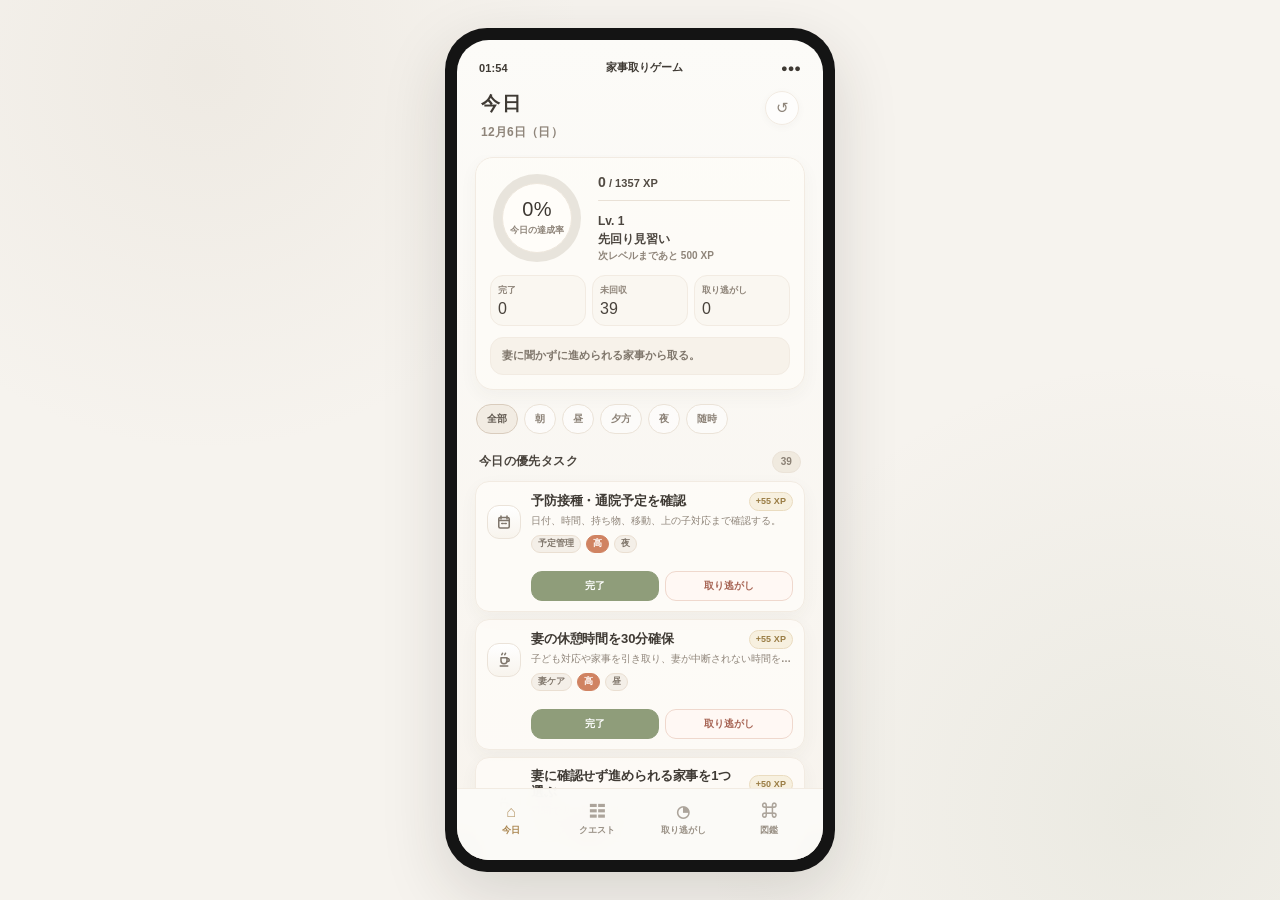
==== commit 1e3b0e9b: "feat: prepare mobile URL and PWA shell" ====
--- a/kajitori_minimal_pictogram_compact.html
+++ b/kajitori_minimal_pictogram_compact.html
@@ -2,101 +2,1598 @@
 <html lang="ja">
 <head>
   <meta charset="UTF-8" />
-  <meta name="viewport" content="width=device-width, initial-scale=1, viewport-fit=cover" />
-  <meta name="color-scheme" content="light" />
-  <title>家事取りゲーム v0.2</title>
+  <meta name="viewport" content="width=device-width, initial-scale=1.0" />
+  <title>家事取りゲーム Stable MVP</title>
+  <meta name="theme-color" content="#7f926d" />
+  <meta name="mobile-web-app-capable" content="yes" />
+  <meta name="apple-mobile-web-app-capable" content="yes" />
+  <meta name="apple-mobile-web-app-status-bar-style" content="default" />
+  <meta name="apple-mobile-web-app-title" content="家事取り" />
+  <link rel="manifest" href="./manifest.webmanifest" />
+  <link rel="icon" type="image/svg+xml" href="./icons/icon.svg" />
+  <link rel="apple-touch-icon" href="./icons/icon-180.png" />
   <style>
-    :root{--bg:#f4f0e9;--surface:#fbfaf7;--card:#fffdf9;--soft:#f3eee5;--line:#e6ded2;--ink:#38342f;--muted:#80786e;--sage:#748565;--sage-dark:#5f7151;--sage-soft:#eaf0e4;--amber:#a8793e;--amber-soft:#f5ead9;--danger:#9a5e50;--danger-soft:#f7e8e2;--shadow:0 10px 28px rgba(60,48,36,.07);--radius:20px;--font:"Hiragino Sans","Yu Gothic","Noto Sans JP",system-ui,-apple-system,sans-serif}
-    *{box-sizing:border-box}html,body{margin:0;min-height:100%;background:var(--bg);color:var(--ink);font-family:var(--font);font-size:14px}button,input,select{font:inherit}button{min-height:44px;cursor:pointer;-webkit-tap-highlight-color:transparent}button:focus-visible,input:focus-visible,select:focus-visible{outline:3px solid rgba(116,133,101,.28);outline-offset:2px}
-    .shell{width:min(100%,430px);min-height:100dvh;margin:0 auto;background:var(--surface);position:relative;display:flex;flex-direction:column;box-shadow:0 0 50px rgba(60,48,36,.08)}header{position:sticky;top:0;z-index:20;background:rgba(251,250,247,.96);backdrop-filter:blur(14px);border-bottom:1px solid rgba(230,222,210,.72);padding:calc(12px + env(safe-area-inset-top)) 18px 12px}.head-row{display:flex;align-items:center;justify-content:space-between;gap:12px}.brand{margin:0;font-size:18px;font-weight:750;letter-spacing:.05em}.brand small{display:block;margin-top:4px;font-size:11px;font-weight:650;letter-spacing:.03em;color:var(--muted)}.icon-btn{border:1px solid var(--line);background:#fff;color:var(--muted);border-radius:14px;padding:0 12px;min-width:44px}.save-error{display:none;margin-top:10px;border:1px solid #e6bfb3;background:var(--danger-soft);color:#78483e;border-radius:13px;padding:10px 12px;line-height:1.5;font-weight:650}.save-error.show{display:block}main{flex:1;padding:16px 16px calc(92px + env(safe-area-inset-bottom));overflow:auto}.view{display:none}.view.active{display:block}.section{margin:0 0 18px}.section-head{display:flex;align-items:flex-end;justify-content:space-between;gap:12px;margin:0 2px 10px}.section-head h2{margin:0;font-size:15px}.section-head span{font-size:12px;color:var(--muted)}.card{background:var(--card);border:1px solid var(--line);border-radius:var(--radius);box-shadow:var(--shadow);padding:16px}.muted{color:var(--muted)}
-    .capacity{display:grid;grid-template-columns:repeat(3,1fr);gap:8px}.capacity button{border:1px solid var(--line);background:#fff;border-radius:14px;color:var(--muted);padding:8px 5px;font-weight:700}.capacity button.active{background:var(--sage-soft);border-color:#cbd7c1;color:var(--sage-dark)}.capacity-note{margin:10px 2px 0;color:var(--muted);font-size:12px;line-height:1.55}.rest-zero{margin-top:10px;width:100%;border:1px dashed #cfc5b8;background:transparent;border-radius:14px;color:var(--muted)}
-    .question{background:linear-gradient(180deg,#fffdf9,#f7f3eb)}.eyebrow{font-size:11px;font-weight:800;color:var(--sage-dark);letter-spacing:.08em;text-transform:uppercase;margin-bottom:7px}.question h3,.current h3,.state-card h3,.forecast-card h3{margin:0;font-size:19px;line-height:1.4}.question p{margin:8px 0 0;color:var(--muted);line-height:1.6}.question-actions,.state-actions,.current-actions,.status-input,.forecast-actions{display:grid;gap:8px;margin-top:13px}.question-actions{grid-template-columns:1fr 1fr}.status-input{grid-template-columns:repeat(3,1fr)}.btn{border:1px solid var(--line);background:#fff;color:var(--ink);border-radius:14px;padding:10px 12px;font-weight:750}.btn.primary{background:var(--sage);border-color:var(--sage);color:#fff}.btn.soft{background:var(--soft);color:#5f574f}.btn.warn{background:var(--danger-soft);border-color:#ead0c6;color:#8a5347}.btn.ghost{background:transparent}.btn.small{min-height:44px;padding:8px 10px;font-size:13px}.btn:disabled{opacity:.45;cursor:not-allowed}.status-input .btn.selected{background:var(--sage-soft);border-color:#becdaf;color:var(--sage-dark)}
-    .current{border:2px solid #cfd8c5;background:linear-gradient(180deg,#fffdf9,#f7f9f3)}.current .action-label,.state-card .action-label{margin-top:8px;font-size:14px;font-weight:750;color:#5b554e}.reason-grid{display:grid;gap:8px;margin-top:13px}.reason{background:var(--soft);border-radius:13px;padding:10px 11px;line-height:1.5}.reason b{display:block;font-size:11px;color:var(--muted);margin-bottom:3px}.time{display:inline-flex;margin-top:10px;border:1px solid var(--line);border-radius:999px;padding:5px 9px;font-size:11px;color:var(--muted);background:#fff}.current-actions{grid-template-columns:1fr 1fr}.current-actions .primary{grid-column:1/-1}.state-list,.forecast-list,.loop-list,.growth-list,.deferred-list{display:grid;gap:10px}.state-card .headline-meta{margin-top:5px;font-size:11px;color:var(--muted)}.state-actions{grid-template-columns:repeat(3,1fr)}.state-actions .btn{padding:8px 5px;font-size:12px}.zero-card{text-align:center;padding:24px 18px;background:#faf7f1;border:1px dashed #d7ccbd;border-radius:var(--radius)}.zero-card h3{margin:0 0 8px;font-size:18px}.zero-card p{margin:0;color:var(--muted);line-height:1.65}.spontaneous{width:100%;border:1px solid #cfd9c6;background:var(--sage-soft);color:var(--sage-dark);border-radius:16px;font-weight:800}
-    details{border:1px solid var(--line);border-radius:16px;background:#fff}summary{min-height:44px;display:flex;align-items:center;padding:0 14px;font-weight:750;cursor:pointer}.details-body{padding:0 14px 14px}.deferred-row,.done-row{display:flex;align-items:center;justify-content:space-between;gap:10px;border-top:1px solid var(--line);padding:10px 0}.deferred-row:first-child,.done-row:first-child{border-top:0}.deferred-row span,.done-row span{line-height:1.45}.deferred-row button{flex:0 0 auto}.forecast-card .scope{display:inline-block;margin-bottom:7px;font-size:11px;font-weight:800;color:var(--amber);background:var(--amber-soft);border-radius:999px;padding:5px 8px}.forecast-card p{margin:8px 0 0;color:var(--muted);line-height:1.55}.forecast-actions{grid-template-columns:1fr}.loop{border:1px solid var(--line);border-radius:17px;padding:14px;background:#fff}.loop h3{margin:0 0 7px;font-size:15px}.loop p{margin:0;color:var(--muted);line-height:1.65}.growth-event{border-left:4px solid var(--sage);padding-left:13px}.growth-event h3{margin:0 0 5px;font-size:15px}.growth-event p{margin:0;color:var(--muted);line-height:1.55;font-size:12px}.growth-empty{padding:20px;border:1px dashed #d7ccbd;border-radius:17px;color:var(--muted);line-height:1.7;background:#faf7f1}
-    .bottom-nav{position:fixed;left:50%;transform:translateX(-50%);bottom:0;width:min(100%,430px);z-index:30;display:grid;grid-template-columns:repeat(4,1fr);gap:3px;padding:8px 10px calc(8px + env(safe-area-inset-bottom));background:rgba(251,250,247,.96);backdrop-filter:blur(16px);border-top:1px solid var(--line)}.tab{border:0;background:transparent;color:#92897e;border-radius:13px;padding:7px 2px;font-size:11px;font-weight:750}.tab .tab-icon{display:block;font-size:17px;line-height:1.2;margin-bottom:2px}.tab.active{color:var(--sage-dark);background:var(--sage-soft)}.toast{position:fixed;left:50%;transform:translate(-50%,20px);bottom:calc(82px + env(safe-area-inset-bottom));width:min(calc(100% - 28px),402px);z-index:60;background:#403a34;color:#fff;border-radius:15px;padding:11px 12px;display:flex;align-items:center;justify-content:space-between;gap:10px;opacity:0;pointer-events:none;transition:.18s}.toast.show{opacity:1;transform:translate(-50%,0);pointer-events:auto}.toast button{min-height:44px;border:0;border-radius:10px;background:#fff;color:#403a34;padding:6px 10px;font-weight:800}
-    .overlay{position:fixed;inset:0;z-index:80;background:rgba(52,46,40,.34);display:none;align-items:flex-end;justify-content:center}.overlay.show{display:flex}.sheet{width:min(100%,430px);max-height:90dvh;overflow:auto;background:var(--surface);border-radius:24px 24px 0 0;padding:20px 18px calc(22px + env(safe-area-inset-bottom));box-shadow:0 -18px 50px rgba(50,40,32,.15)}.sheet h2{margin:0 0 6px;font-size:20px}.sheet>p{margin:0 0 15px;color:var(--muted);line-height:1.6}.swap-list{display:grid;gap:8px}.swap-list button{text-align:left;border:1px solid var(--line);background:#fff;border-radius:14px;padding:11px 12px;color:var(--ink)}.onboarding{position:fixed;inset:0;z-index:100;background:var(--surface);display:none;overflow:auto}.onboarding.show{display:block}.onboarding-inner{width:min(100%,430px);margin:0 auto;padding:calc(22px + env(safe-area-inset-top)) 20px calc(30px + env(safe-area-inset-bottom))}.progress{font-size:12px;color:var(--muted);margin-bottom:28px}.onboarding h1{margin:0 0 8px;font-size:26px;line-height:1.35}.onboarding .lead{margin:0 0 24px;color:var(--muted);line-height:1.7}.field{margin:0 0 18px}.field label{display:block;font-weight:800;margin-bottom:8px}.field input[type=date],.field select{width:100%;min-height:48px;border:1px solid var(--line);border-radius:14px;background:#fff;padding:0 12px;color:var(--ink)}.toggle-row{display:flex;align-items:center;justify-content:space-between;gap:14px;border:1px solid var(--line);border-radius:15px;background:#fff;padding:12px 13px;margin-bottom:10px}.toggle-row input{width:22px;height:22px}.onboarding-actions{display:grid;grid-template-columns:1fr 1fr;gap:8px;margin-top:24px}.onboarding-actions .primary:last-child{grid-column:auto}.onboarding-actions.single{grid-template-columns:1fr}.settings-actions{margin-top:24px;padding-top:20px;border-top:1px solid var(--line)}
-    @media(min-width:600px){body{padding:24px}.shell{min-height:860px;height:860px;border-radius:32px;overflow:hidden}.bottom-nav{bottom:24px;border-radius:0 0 32px 32px}.overlay,.onboarding{padding:24px}.sheet{border-radius:24px}.onboarding-inner{min-height:calc(100dvh - 48px);background:var(--surface);border-radius:28px;box-shadow:var(--shadow)}}@media(prefers-reduced-motion:reduce){*{scroll-behavior:auto!important;transition:none!important;animation:none!important}}
+
+    :root {
+      --bg:#f7f4ef;
+      --screen:#fbfaf7;
+      --card:#fffdf9;
+      --soft:#f6f1e8;
+      --soft-2:#f2ece3;
+      --line:#ebe3d8;
+      --line-soft:#f2ebe2;
+      --ink:#3d3832;
+      --muted:#8f857a;
+      --muted-light:#b2a89b;
+      --sage:#7f926d;
+      --sage-soft:#eef2e8;
+      --beige:#f4eadc;
+      --terracotta:#c98261;
+      --terracotta-soft:#f8e9e0;
+      --gold:#bb934f;
+      --gold-soft:#f5edd9;
+      --blue-soft:#edf2f2;
+      --pink-soft:#f8ece7;
+      --shadow:0 6px 18px rgba(70,58,44,.045);
+      --font-text:"Hiragino Sans","Yu Gothic","Noto Sans JP",sans-serif;
+      --font-number:"Avenir Next","Helvetica Neue",Arial,sans-serif;
+    }
+
+    * { box-sizing:border-box; }
+
+    body {
+      margin:0;
+      min-height:100vh;
+      background:
+        radial-gradient(circle at 16% 8%, rgba(190,178,158,.14), transparent 28%),
+        radial-gradient(circle at 90% 90%, rgba(135,150,116,.10), transparent 32%),
+        #f6f3ee;
+      color:var(--ink);
+      font-family:var(--font-text);
+      display:flex;
+      align-items:center;
+      justify-content:center;
+      padding:22px;
+    }
+
+    .num {
+      font-family:var(--font-number);
+      font-variant-numeric:tabular-nums lining-nums;
+      letter-spacing:.01em;
+    }
+
+    .phone {
+      width:390px;
+      max-width:100%;
+      height:844px;
+      background:#141414;
+      border-radius:42px;
+      padding:12px;
+      box-shadow:0 22px 64px rgba(40,32,24,.15);
+    }
+
+    .screen {
+      height:100%;
+      border-radius:32px;
+      overflow:hidden;
+      background:linear-gradient(180deg,#fcfbf8 0%, #f7f3ed 100%);
+      display:flex;
+      flex-direction:column;
+      position:relative;
+    }
+
+    .status {
+      display:flex;
+      justify-content:space-between;
+      align-items:center;
+      padding:20px 22px 6px;
+      font-size:11px;
+      font-weight:700;
+      color:#3f3a34;
+    }
+
+    .header {
+      padding:10px 24px 14px;
+      display:flex;
+      justify-content:space-between;
+      align-items:flex-start;
+      gap:12px;
+    }
+
+    h1 {
+      margin:0;
+      font-size:19px;
+      font-weight:600;
+      letter-spacing:.12em;
+      color:#3f3a34;
+    }
+
+    .subtitle {
+      margin-top:7px;
+      color:var(--muted);
+      font-size:12px;
+      font-weight:600;
+      letter-spacing:.02em;
+    }
+
+    .reset {
+      width:34px;
+      height:34px;
+      border-radius:50%;
+      border:1px solid var(--line-soft);
+      background:rgba(255,255,255,.65);
+      color:#8f867b;
+      font-size:15px;
+      cursor:pointer;
+      box-shadow:0 2px 8px rgba(70,58,44,.035);
+    }
+
+    main {
+      flex:1;
+      overflow:auto;
+      padding:0 20px 92px;
+    }
+
+    .view { display:none; }
+    .view.active { display:block; }
+
+    .card {
+      background:rgba(255,253,249,.78);
+      border:1px solid var(--line-soft);
+      border-radius:18px;
+      box-shadow:var(--shadow);
+    }
+
+    .hero {
+      padding:18px 16px;
+      margin-top:2px;
+      border-radius:20px;
+      background:rgba(255,253,249,.64);
+    }
+
+    .hero-grid {
+      display:grid;
+      grid-template-columns:118px 1fr;
+      gap:18px;
+      align-items:center;
+    }
+
+    .ring {
+      width:108px;
+      height:108px;
+      border-radius:50%;
+      background:conic-gradient(var(--sage) 0deg, #e8e1d6 0deg 360deg);
+      display:grid;
+      place-items:center;
+      margin:0 auto;
+      position:relative;
+    }
+
+    .ring:before {
+      content:"";
+      width:86px;
+      height:86px;
+      border-radius:50%;
+      background:#fffdf9;
+      border:1px solid #eee7dd;
+      position:absolute;
+    }
+
+    .ring-inner {
+      position:relative;
+      z-index:1;
+      text-align:center;
+    }
+
+    .ring-inner b {
+      display:block;
+      font-size:25px;
+      line-height:1;
+      font-weight:500;
+      color:#3d3832;
+    }
+
+    .ring-inner span {
+      display:block;
+      margin-top:7px;
+      color:var(--muted);
+      font-size:10px;
+      font-weight:600;
+    }
+
+    .xp-line {
+      font-size:13px;
+      font-weight:600;
+      color:#524b43;
+      line-height:1.5;
+    }
+
+    .xp-line b {
+      font-size:15px;
+      font-weight:600;
+    }
+
+    .bar {
+      height:1px;
+      background:#e9e1d6;
+      border-radius:999px;
+      overflow:visible;
+      margin:9px 0 15px;
+      position:relative;
+    }
+
+    .bar span {
+      display:block;
+      height:3px;
+      width:0%;
+      background:#a99779;
+      border-radius:999px;
+      position:relative;
+      top:-1px;
+    }
+
+    .level {
+      font-size:13px;
+      font-weight:600;
+      line-height:1.7;
+      color:#4c463f;
+    }
+
+    .level small {
+      display:block;
+      color:var(--muted);
+      font-size:11px;
+      font-weight:600;
+    }
+
+    .stat-grid {
+      display:grid;
+      grid-template-columns:repeat(3,1fr);
+      gap:8px;
+      margin-top:15px;
+    }
+
+    .stat {
+      padding:10px 8px;
+      background:#faf7f1;
+      border:1px solid var(--line-soft);
+      border-radius:15px;
+      box-shadow:none;
+    }
+
+    .stat span {
+      display:block;
+      color:var(--muted);
+      font-size:10px;
+      font-weight:600;
+      margin-bottom:6px;
+    }
+
+    .stat b {
+      display:block;
+      font-size:18px;
+      line-height:1;
+      font-weight:500;
+      color:#49433c;
+    }
+
+    .tip {
+      margin-top:15px;
+      background:#f7f2ea;
+      border:1px solid var(--line-soft);
+      border-radius:15px;
+      padding:12px 13px;
+      font-size:12px;
+      color:#7f766b;
+      font-weight:600;
+      line-height:1.65;
+    }
+
+    .chips {
+      display:flex;
+      gap:7px;
+      overflow:auto;
+      padding:2px 1px 5px;
+      margin:17px 0 11px;
+    }
+
+    .chip {
+      border:1px solid var(--line);
+      background:rgba(255,255,255,.54);
+      color:#8c8277;
+      border-radius:999px;
+      padding:8px 13px;
+      font-size:11px;
+      font-weight:600;
+      white-space:nowrap;
+      cursor:pointer;
+      font-family:var(--font-text);
+    }
+
+    .chip.active {
+      background:#f2ece3;
+      border-color:#d9ccbd;
+      color:#5f574e;
+    }
+
+    .section-title {
+      display:flex;
+      justify-content:space-between;
+      align-items:center;
+      margin:20px 4px 10px;
+      font-size:13px;
+      font-weight:650;
+      color:#4a443d;
+      letter-spacing:.03em;
+    }
+
+    .badge {
+      min-width:24px;
+      height:24px;
+      padding:0 8px;
+      border-radius:999px;
+      background:#f0eadf;
+      border:1px solid var(--line);
+      color:#8b8175;
+      font-size:11px;
+      font-weight:600;
+      display:grid;
+      place-items:center;
+    }
+
+    .list {
+      display:grid;
+      gap:10px;
+    }
+
+    .task {
+      display:grid;
+      grid-template-columns:42px 1fr;
+      gap:13px;
+      align-items:flex-start;
+      padding:13px 13px;
+      border-radius:16px;
+      position:relative;
+      overflow:hidden;
+      background:rgba(255,253,249,.78);
+    }
+
+    .task.done {
+      opacity:.55;
+    }
+
+    .task.missed {
+      background:#fff8f4;
+      border-color:#efd8cd;
+    }
+
+    .icon {
+      width:42px;
+      height:42px;
+      border-radius:15px;
+      background:linear-gradient(180deg,#fff,#f8f4ed);
+      border:1px solid #ebe3d9;
+      display:grid;
+      place-items:center;
+      font-size:21px;
+      color:#857c70;
+    }
+
+    .task h3 {
+      margin:0 0 5px;
+      font-size:14px;
+      line-height:1.35;
+      padding-right:0;
+      font-weight:650;
+      letter-spacing:-.01em;
+      color:#3f3a34;
+    }
+
+    .task p {
+      margin:0;
+      font-size:11px;
+      color:var(--muted);
+      font-weight:550;
+      line-height:1.48;
+      display:-webkit-box;
+      -webkit-line-clamp:2;
+      -webkit-box-orient:vertical;
+      overflow:hidden;
+    }
+
+    .xp {
+      position:static;
+      display:inline-flex;
+      width:max-content;
+      margin-top:8px;
+      color:#9a7d45;
+      font-size:10px;
+      font-weight:600;
+      background:#f7f0df;
+      border:1px solid #eadcc0;
+      border-radius:999px;
+      padding:4px 7px;
+    }
+
+    .meta {
+      display:flex;
+      flex-wrap:wrap;
+      gap:6px;
+      margin-top:9px;
+    }
+
+    .pill {
+      border-radius:999px;
+      padding:4px 7px;
+      font-size:10px;
+      font-weight:600;
+      background:#f4efe8;
+      color:#81776c;
+      border:1px solid #eadfd2;
+      white-space:nowrap;
+    }
+
+    .pill.high {
+      background:#d08362;
+      color:#fff;
+      border-color:#d08362;
+    }
+
+    .pill.middle {
+      background:#c2a062;
+      color:#fff;
+      border-color:#c2a062;
+    }
+
+    .pill.low {
+      background:var(--sage-soft);
+      color:#6f7f5d;
+      border-color:#dce8d5;
+    }
+
+    .pill.done {
+      background:#eaf1e5;
+      color:#637d4f;
+      border-color:#d5e2cc;
+    }
+
+    .pill.missed {
+      background:#f8e9e4;
+      color:#a75d52;
+      border-color:#eed0c7;
+    }
+
+    .actions {
+      grid-column:2/3;
+      display:flex;
+      gap:8px;
+      margin-top:11px;
+    }
+
+    .mini-btn {
+      border:1px solid var(--line);
+      background:#fffefa;
+      color:#686056;
+      border-radius:13px;
+      padding:8px 10px;
+      font-size:11px;
+      font-weight:650;
+      cursor:pointer;
+      font-family:var(--font-text);
+      flex:1;
+      box-shadow:none;
+    }
+
+    .mini-btn.primary {
+      background:#8f9d7a;
+      border-color:#8f9d7a;
+      color:#fff;
+    }
+
+    .mini-btn.miss {
+      background:#fff8f4;
+      border-color:#efd8cd;
+      color:#a86656;
+    }
+
+    .mini-btn:disabled {
+      opacity:.42;
+      cursor:not-allowed;
+    }
+
+    .segmented {
+      display:grid;
+      grid-template-columns:1fr 1fr;
+      background:#f7f2ea;
+      border:1px solid var(--line);
+      border-radius:13px;
+      padding:3px;
+      margin-top:3px;
+      margin-bottom:16px;
+    }
+
+    .segmented button {
+      border:0;
+      background:transparent;
+      padding:9px 8px;
+      border-radius:10px;
+      font-size:12px;
+      font-weight:600;
+      color:var(--muted);
+      cursor:pointer;
+      font-family:var(--font-text);
+    }
+
+    .segmented button.active {
+      background:#fffefa;
+      color:#5a534b;
+      box-shadow:0 1px 3px rgba(60,48,36,.04);
+    }
+
+    .category {
+      display:grid;
+      grid-template-columns:52px 1fr auto;
+      gap:12px;
+      align-items:center;
+      padding:13px;
+      border-radius:16px;
+      background:rgba(255,253,249,.78);
+    }
+
+    .big-icon {
+      width:52px;
+      height:52px;
+      border-radius:50%;
+      display:grid;
+      place-items:center;
+      font-size:23px;
+      border:1px solid var(--line-soft);
+      background:#f2f4ed;
+    }
+
+    .category:nth-child(2n) .big-icon {
+      background:#f5ebdc;
+    }
+
+    .category:nth-child(3n) .big-icon {
+      background:#edf2f2;
+    }
+
+    .category:nth-child(4n) .big-icon {
+      background:#f7eddf;
+    }
+
+    .category h3 {
+      margin:0 0 5px;
+      font-size:14px;
+      font-weight:650;
+      color:#403b34;
+    }
+
+    .category p {
+      margin:0;
+      font-size:11px;
+      color:var(--muted);
+      font-weight:550;
+      line-height:1.48;
+      display:-webkit-box;
+      -webkit-line-clamp:2;
+      -webkit-box-orient:vertical;
+      overflow:hidden;
+    }
+
+    .count {
+      font-size:13px;
+      font-weight:600;
+      color:#655e57;
+    }
+
+    .soft-box {
+      padding:15px;
+      background:#f7f2ea;
+      border:1px solid var(--line-soft);
+      border-radius:17px;
+      margin-top:4px;
+      margin-bottom:14px;
+    }
+
+    .soft-box h3 {
+      margin:0 0 10px;
+      font-size:16px;
+      font-weight:650;
+      color:#443f38;
+    }
+
+    .soft-box p {
+      margin:0;
+      color:var(--muted);
+      font-size:12px;
+      font-weight:550;
+      line-height:1.65;
+    }
+
+    .empty {
+      text-align:center;
+      color:var(--muted);
+      font-size:12px;
+      font-weight:600;
+      line-height:1.7;
+      padding:24px 14px;
+      border:1px dashed #d9cec0;
+      border-radius:17px;
+      background:#fbf8f3;
+    }
+
+    .bottom-nav {
+      position:absolute;
+      left:0;
+      right:0;
+      bottom:0;
+      padding:10px 14px 18px;
+      background:rgba(251,250,247,.96);
+      backdrop-filter:blur(14px);
+      border-top:1px solid var(--line-soft);
+      display:grid;
+      grid-template-columns:repeat(4,1fr);
+      gap:6px;
+      z-index:20;
+    }
+
+    .tab {
+      border:0;
+      background:transparent;
+      border-radius:14px;
+      padding:8px 4px;
+      color:#9b9287;
+      cursor:pointer;
+      display:grid;
+      justify-items:center;
+      gap:4px;
+      font-size:10px;
+      font-weight:650;
+      font-family:var(--font-text);
+      -webkit-tap-highlight-color: transparent;
+    }
+
+    .tab .ico {
+      font-size:17px;
+      line-height:1;
+      opacity:.82;
+    }
+
+    .tab.active {
+      color:#a9844d;
+      background:transparent;
+    }
+
+    .toast {
+      position:absolute;
+      left:18px;
+      right:18px;
+      bottom:86px;
+      background:#4f4840;
+      color:#fff;
+      padding:13px 14px;
+      border-radius:16px;
+      font-size:12px;
+      font-weight:650;
+      box-shadow:0 10px 30px rgba(70,58,44,.14);
+      opacity:0;
+      transform:translateY(10px);
+      transition:.22s;
+      pointer-events:none;
+      z-index:30;
+    }
+
+    .toast.show {
+      opacity:1;
+      transform:translateY(0);
+    }
+
+    .pictogram {
+      width:22px;
+      height:22px;
+      display:block;
+      color:currentColor;
+    }
+
+    .pictogram * {
+      vector-effect:non-scaling-stroke;
+    }
+
+    .icon,
+    .big-icon {
+      color:#7f766c;
+    }
+
+    .big-icon {
+      color:#7d8970;
+    }
+
+    .category:nth-child(2n) .big-icon {
+      color:#b38355;
+    }
+
+    .category:nth-child(3n) .big-icon {
+      color:#7d949a;
+    }
+
+    .category:nth-child(4n) .big-icon {
+      color:#a88749;
+    }
+
+
+    /* Compact task density adjustments */
+    main {
+      flex:1;
+      overflow:auto;
+      padding:0 18px 88px;
+    }
+
+    .hero {
+      padding:14px 14px;
+      margin-top:2px;
+      border-radius:18px;
+    }
+
+    .hero-grid {
+      grid-template-columns:94px 1fr;
+      gap:14px;
+    }
+
+    .ring {
+      width:88px;
+      height:88px;
+    }
+
+    .ring:before {
+      width:68px;
+      height:68px;
+    }
+
+    .ring-inner b {
+      font-size:20px;
+    }
+
+    .ring-inner span {
+      margin-top:5px;
+      font-size:9px;
+    }
+
+    .xp-line {
+      font-size:11px;
+    }
+
+    .xp-line b {
+      font-size:14px;
+    }
+
+    .bar {
+      margin:7px 0 11px;
+    }
+
+    .level {
+      font-size:12px;
+      line-height:1.5;
+    }
+
+    .level small {
+      font-size:10px;
+    }
+
+    .stat-grid {
+      margin-top:12px;
+      gap:6px;
+    }
+
+    .stat {
+      padding:8px 7px;
+      border-radius:13px;
+    }
+
+    .stat span {
+      font-size:9px;
+      margin-bottom:4px;
+    }
+
+    .stat b {
+      font-size:16px;
+    }
+
+    .tip {
+      margin-top:11px;
+      padding:10px 11px;
+      font-size:11px;
+      line-height:1.45;
+      border-radius:13px;
+    }
+
+    .chips {
+      gap:6px;
+      margin:12px 0 8px;
+      padding-bottom:3px;
+    }
+
+    .chip {
+      padding:7px 10px;
+      font-size:10px;
+    }
+
+    .section-title {
+      margin:14px 4px 8px;
+      font-size:12px;
+    }
+
+    .badge {
+      min-width:22px;
+      height:22px;
+      font-size:10px;
+    }
+
+    .list {
+      gap:7px;
+    }
+
+    .task {
+      grid-template-columns:34px 1fr;
+      gap:10px;
+      padding:10px 11px;
+      border-radius:14px;
+      align-items:center;
+    }
+
+    .icon {
+      width:34px;
+      height:34px;
+      border-radius:12px;
+      font-size:17px;
+    }
+
+    .pictogram {
+      width:18px;
+      height:18px;
+    }
+
+    .task h3 {
+      margin:0;
+      font-size:13px;
+      line-height:1.28;
+      font-weight:650;
+      display:flex;
+      align-items:center;
+      justify-content:space-between;
+      gap:8px;
+    }
+
+    .task p {
+      margin:3px 0 0;
+      font-size:10px;
+      line-height:1.35;
+      -webkit-line-clamp:1;
+    }
+
+    .meta {
+      gap:5px;
+      margin-top:7px;
+    }
+
+    .pill {
+      padding:3px 6px;
+      font-size:9px;
+      line-height:1.1;
+    }
+
+    .xp {
+      margin-top:0;
+      margin-left:auto;
+      flex-shrink:0;
+      font-size:9px;
+      padding:3px 6px;
+      border-radius:999px;
+      background:#f7f0df;
+    }
+
+    .actions {
+      grid-column:2/3;
+      gap:6px;
+      margin-top:8px;
+    }
+
+    .mini-btn {
+      padding:7px 8px;
+      font-size:10px;
+      border-radius:11px;
+    }
+
+    .category {
+      grid-template-columns:42px 1fr auto;
+      gap:10px;
+      padding:10px 11px;
+      border-radius:14px;
+    }
+
+    .big-icon {
+      width:42px;
+      height:42px;
+      font-size:19px;
+    }
+
+    .category h3 {
+      font-size:13px;
+      margin-bottom:3px;
+    }
+
+    .category p {
+      font-size:10px;
+      line-height:1.35;
+      -webkit-line-clamp:1;
+    }
+
+    .count {
+      font-size:12px;
+    }
+
+    .soft-box {
+      padding:12px 13px;
+      border-radius:15px;
+      margin-bottom:11px;
+    }
+
+    .soft-box h3 {
+      font-size:15px;
+      margin-bottom:7px;
+    }
+
+    .soft-box p {
+      font-size:11px;
+      line-height:1.5;
+    }
+
+    .segmented {
+      margin-bottom:11px;
+    }
+
+    .segmented button {
+      padding:8px 8px;
+      font-size:11px;
+    }
+
+    .bottom-nav {
+      padding:8px 14px 16px;
+    }
+
+    .tab {
+      padding:7px 4px;
+      font-size:9px;
+    }
+
+    .tab .ico {
+      font-size:16px;
+    }
+
+    @media (max-width: 480px), (display-mode: standalone) {
+      body {
+        padding:0;
+        align-items:stretch;
+      }
+
+      .phone {
+        width:100%;
+        max-width:none;
+        height:100vh;
+        min-height:100vh;
+        padding:0;
+        border-radius:0;
+        box-shadow:none;
+      }
+
+      .screen {
+        height:100%;
+        border-radius:0;
+      }
+    }
+
+    @supports (height: 100dvh) {
+      @media (max-width: 480px), (display-mode: standalone) {
+        .phone {
+          height:100dvh;
+          min-height:100dvh;
+        }
+      }
+    }
+
   </style>
 </head>
 <body>
-  <div class="shell">
-    <header><div class="head-row"><div class="brand">家事取りゲーム<small id="headerSubtitle">状態から次の一手を選ぶ v0.2</small></div><button class="icon-btn" type="button" onclick="openSettings()" aria-label="設定を開く">設定</button></div><div id="saveError" class="save-error" role="alert">保存できませんでした。端末の空き容量やブラウザ設定を確認してください。変更は保存されていません。</div></header>
-    <main><section id="todayView" class="view active"></section><section id="forecastView" class="view"></section><section id="responsibleView" class="view"></section><section id="growthView" class="view"></section></main>
-    <nav class="bottom-nav" aria-label="主要ナビゲーション"><button class="tab active" data-tab="today" onclick="switchTab('today')"><span class="tab-icon">◉</span>今日</button><button class="tab" data-tab="forecast" onclick="switchTab('forecast')"><span class="tab-icon">→</span>先読み</button><button class="tab" data-tab="responsible" onclick="switchTab('responsible')"><span class="tab-icon">↻</span>担当</button><button class="tab" data-tab="growth" onclick="switchTab('growth')"><span class="tab-icon">◇</span>成長</button></nav>
+  <div class="phone">
+    <div class="screen">
+      <div class="status">
+        <span class="num" id="clock">9:41</span>
+        <span>家事取りゲーム</span>
+        <span>●●●</span>
+      </div>
+
+      <div class="header">
+        <div>
+          <h1 id="pageTitle">今日</h1>
+          <div class="subtitle" id="pageSub">今日の家事取り状況</div>
+        </div>
+        <button class="reset" onclick="resetApp()" title="リセット">↺</button>
+      </div>
+
+      <main>
+        <section class="view active" id="homeView">
+          <div class="card hero">
+            <div class="hero-grid">
+              <div class="ring" id="ring">
+                <div class="ring-inner">
+                  <b class="num" id="completionRate">0%</b>
+                  <span>今日の達成率</span>
+                </div>
+              </div>
+              <div>
+                <div class="xp-line"><b class="num" id="todayXp">0</b> / <span class="num" id="todayTotalXp">0</span> XP</div>
+                <div class="bar"><span id="xpBar"></span></div>
+                <div class="level">
+                  Lv. <span class="num" id="level">1</span><br><span id="rankName">先回り見習い</span>
+                  <small>次レベルまであと <span class="num" id="nextXp">500</span> XP</small>
+                </div>
+              </div>
+            </div>
+
+            <div class="stat-grid">
+              <div class="stat"><span>完了</span><b class="num" id="doneCount">0</b></div>
+              <div class="stat"><span>未回収</span><b class="num" id="todoCount">0</b></div>
+              <div class="stat"><span>取り逃がし</span><b class="num" id="missedCount">0</b></div>
+            </div>
+
+            <div class="tip" id="tipText">妻に聞かずに進められる家事から取る。</div>
+          </div>
+
+          <div class="chips" id="timeChips"></div>
+
+          <div class="section-title">
+            <span id="taskSectionTitle">今日の優先タスク</span>
+            <span class="badge num" id="visibleTaskCount">0</span>
+          </div>
+          <div class="list" id="todayTaskList"></div>
+        </section>
+
+        <section class="view" id="questsView">
+          <div class="segmented">
+            <button id="categoryButton" class="active" onclick="setQuestMode('category')">カテゴリ</button>
+            <button id="allButton" onclick="setQuestMode('all')">すべて</button>
+          </div>
+          <div class="list" id="categoryList"></div>
+          <div class="list" id="allTaskList" style="display:none;"></div>
+        </section>
+
+        <section class="view" id="missedView">
+          <div class="soft-box">
+            <h3>取り逃がしログ　<span class="num" id="missedLogCount">0</span>件</h3>
+            <p>妻が先にやった家事は、責める材料ではなく明日の攻略データ。リトライ化すると明日のタスクに追加されます。</p>
+          </div>
+          <div class="list" id="missedList"></div>
+        </section>
+
+        <section class="view" id="libraryView">
+          <div class="soft-box">
+            <h3>見えない家事の種類</h3>
+            <p>誰かに頼まれる前に、家庭をまわすために必要な気づき・判断・準備のこと。</p>
+          </div>
+          <div class="list" id="guideList"></div>
+        </section>
+      </main>
+
+      <nav class="bottom-nav">
+        <button class="tab active" id="tab-home" onclick="showView('home')">
+          <span class="ico">⌂</span><span>今日</span>
+        </button>
+        <button class="tab" id="tab-quests" onclick="showView('quests')">
+          <span class="ico">☷</span><span>クエスト</span>
+        </button>
+        <button class="tab" id="tab-missed" onclick="showView('missed')">
+          <span class="ico">◔</span><span>取り逃がし</span>
+        </button>
+        <button class="tab" id="tab-library" onclick="showView('library')">
+          <span class="ico">⌘</span><span>図鑑</span>
+        </button>
+      </nav>
+
+      <div class="toast" id="toast">保存しました</div>
+    </div>
   </div>
-  <div id="toast" class="toast" aria-live="polite"><span id="toastText"></span><button id="toastUndo" type="button" onclick="undoLast()">取り消す</button></div>
-  <div id="swapOverlay" class="overlay" role="dialog" aria-modal="true" aria-labelledby="swapTitle"><div class="sheet"><h2 id="swapTitle">今日の枠はいっぱいです</h2><p id="swapText">追加するなら、今ある1件を「今日のあとで」へ移します。</p><div id="swapList" class="swap-list"></div><button class="btn ghost" style="width:100%;margin-top:10px" type="button" onclick="closeSwap()">追加しない</button></div></div>
-  <div id="onboarding" class="onboarding" aria-live="polite"><div id="onboardingInner" class="onboarding-inner"></div></div>
+
   <script>
-    'use strict';
-    const STORAGE_KEY='kajitori_stable_mvp_v2',V02_VERSION=2,CAPACITY_LIMIT={protect:1,normal:2,ahead:3},CAPACITY_LABEL={protect:'守る日',normal:'回す日',ahead:'先回り日'},STATE_LABEL={enough:'十分',soon:'そろそろ',out:'切れた'};
-    const QUESTION_AREAS=[{key:'night_set',label:'夜間セット'},{key:'diaper_stock',label:'オムツ在庫'}];
-    const TEMPLATES=[
-      {id:'tomorrow_plan',group:'schedule',priority:110,label:'明日の予定',action:'明日の予定を確認',minutes:5,fact:'明日の予定 今日未確認',reason:'前日に予定を持つと、朝の判断を減らせます。',close:'予定・持ち物・移動の不明点を閉じた',recurrence:'daily'},
-      {id:'night_set',group:'newborn',priority:100,label:'夜間セット',stateKey:'night_set',stateLabel:'夜間セット',action:'夜間セットを確認・必要なら補充',minutes:8,reason:'寝る前にそろえておくと、夜中に探さずに済みます。',close:'オムツ、ガーゼ、着替えが一か所にそろった',recurrence:'daily',evidence:'inventory',evidenceText:'夜間セットを切らす前に補充できた'},
-      {id:'daycare_bag',group:'daycare',priority:96,label:'次の登園セット',action:'次の登園セットを確認',minutes:8,fact:'次の登園セット 未確認',reason:'前日に差分を持つと、出発前の判断を減らせます。',close:'バッグ・着替え・必要物の差分を閉じた',recurrence:'daycareTomorrow',evidence:'deadline',evidenceText:'登園前に持ち物の準備を閉じた'},
-      {id:'diaper_stock',group:'stock',priority:90,label:'オムツ在庫',stateKey:'diaper_stock',stateLabel:'オムツ在庫',action:'オムツ在庫を確認・必要なら補充',minutes:5,reason:'不足する前に状態を持つと、買い足し判断を前倒しできます。',close:'今日の状態を確認し、必要なら補充まで閉じた',recurrence:'daily',evidence:'inventory',evidenceText:'オムツ在庫を切らす前に補充できた'},
-      {id:'meal_plan',group:'meal',priority:80,label:'夕食方針',action:'夕食の方針を決める',minutes:8,fact:'夕食方針 今日未決定',reason:'夕方に残る判断を、余力のある時間へ前倒しできます。',close:'作る・買う・残り物のどれにするか決めた',recurrence:'daily'},
-      {id:'laundry_next',group:'housework',priority:74,label:'洗濯',action:'洗濯の次工程を確認して進める',minutes:12,fact:'洗濯 次工程未確認',reason:'途中で止まりやすい工程を、次の一手まで閉じます。',close:'洗う・干す・乾燥・戻すの次工程が止まっていない',recurrence:'daily'},
-      {id:'rest_window',group:'care',priority:65,label:'休息枠',action:'家族の休息時間を1枠決める',minutes:5,fact:'休息枠 今日未設定',reason:'家事の件数ではなく、今日の余力を守るための時間も先に持ちます。',close:'中断されにくい時間帯を1つ決めた',recurrence:'daily'},
-      {id:'older_ten',group:'older_child',priority:62,label:'上の子との10分',action:'上の子と2人だけの10分を作る',minutes:10,fact:'上の子との10分 今日未設定',reason:'下の子対応が続く日に、1対1で過ごす時間を確保します。',close:'10分だけ一緒に過ごした',recurrence:'olderChild'},
-      {id:'next_size',group:'newborn',priority:54,label:'次サイズ',action:'オムツの次サイズを確認',minutes:5,fact:'次サイズ 今日未確認',reason:'月齢は断定ではなく、現在の様子を確認するきっかけにだけ使います。',close:'現在の様子を見て、買うか保留を決めた',recurrence:'weeklySunday'}
+    // タブ切り替えは最優先。タスク処理が壊れてもここだけは動かす。
+    function showView(name) {
+      var titles = {
+        home: ["今日", "今日の家事取り状況"],
+        quests: ["クエスト", "育休特化タスク50個"],
+        missed: ["取り逃がし", "明日のリトライ候補"],
+        library: ["図鑑", "見えない家事の理解"]
+      };
+
+      var views = ["home", "quests", "missed", "library"];
+      for (var i = 0; i < views.length; i++) {
+        var view = document.getElementById(views[i] + "View");
+        var tab = document.getElementById("tab-" + views[i]);
+        if (view) view.className = view.className.replace(" active", "");
+        if (tab) tab.className = tab.className.replace(" active", "");
+      }
+
+      var targetView = document.getElementById(name + "View");
+      var targetTab = document.getElementById("tab-" + name);
+      if (targetView && targetView.className.indexOf("active") === -1) targetView.className += " active";
+      if (targetTab && targetTab.className.indexOf("active") === -1) targetTab.className += " active";
+
+      document.getElementById("pageTitle").textContent = titles[name][0];
+      document.getElementById("pageSub").textContent = titles[name][1];
+    }
+
+    function safeToast(message) {
+      var el = document.getElementById("toast");
+      if (!el) return;
+      el.textContent = message;
+      el.className = "toast show";
+      clearTimeout(window.__toastTimer);
+      window.__toastTimer = setTimeout(function() {
+        el.className = "toast";
+      }, 1500);
+    }
+  </script>
+
+  <script>
+    var SEED = {"version": "0.1.0", "app": "家事取りゲーム", "mode": "parental_leave_first", "categories": [{"id": "newborn", "name": "新生児対応", "icon": "🍼", "color": "sage"}, {"id": "older_child", "name": "上の子対応", "icon": "🧒", "color": "blue"}, {"id": "daycare", "name": "保育園準備", "icon": "🎒", "color": "beige"}, {"id": "stock", "name": "在庫管理", "icon": "📦", "color": "green"}, {"id": "schedule", "name": "予定管理", "icon": "📅", "color": "gold"}, {"id": "meal", "name": "食事・買い物", "icon": "🍳", "color": "peach"}, {"id": "housework", "name": "掃除・洗濯・ゴミ", "icon": "🧺", "color": "gray"}, {"id": "partner_care", "name": "妻ケア", "icon": "☕", "color": "pink"}], "tasks": [{"id": "baby_001", "title": "哺乳瓶を洗って消毒セット", "category": "newborn", "categoryName": "新生児対応", "timing": "daytime", "priority": "high", "xp": 35, "estimatedMinutes": 10, "isInvisibleTask": false, "recurrence": {"type": "daily"}, "description": "使った哺乳瓶を放置せず、次の授乳前に使える状態に戻す。", "successDefinition": "哺乳瓶が洗浄・消毒され、次回すぐ使える状態になっている"}, {"id": "baby_002", "title": "夜間授乳セットを準備", "category": "newborn", "categoryName": "新生児対応", "timing": "night", "priority": "high", "xp": 45, "estimatedMinutes": 8, "isInvisibleTask": true, "recurrence": {"type": "daily"}, "description": "夜中にバタつかないよう、オムツ・おしりふき・ガーゼ・着替えを近くに置く。", "successDefinition": "夜間対応に必要なものが一箇所に揃っている"}, {"id": "baby_003", "title": "オムツ替え台まわりを補充", "category": "newborn", "categoryName": "新生児対応", "timing": "evening", "priority": "high", "xp": 30, "estimatedMinutes": 5, "isInvisibleTask": true, "recurrence": {"type": "daily"}, "description": "オムツ・おしりふき・袋・保湿剤などを不足前に補充する。", "successDefinition": "次のオムツ替えで不足が起きない"}, {"id": "baby_004", "title": "赤ちゃんの着替えストックを確認", "category": "newborn", "categoryName": "新生児対応", "timing": "evening", "priority": "middle", "xp": 28, "estimatedMinutes": 5, "isInvisibleTask": true, "recurrence": {"type": "daily"}, "description": "吐き戻しや漏れに備えて、すぐ出せる着替えを確認する。", "successDefinition": "肌着・服・ガーゼがすぐ取れる場所にある"}, {"id": "baby_005", "title": "沐浴・風呂上がりセットを準備", "category": "newborn", "categoryName": "新生児対応", "timing": "evening", "priority": "high", "xp": 40, "estimatedMinutes": 10, "isInvisibleTask": true, "recurrence": {"type": "daily"}, "description": "タオル、着替え、保湿剤、オムツを風呂前にセットする。", "successDefinition": "風呂上がりに探し物が発生しない"}, {"id": "baby_006", "title": "ガーゼ・スタイ・タオルを回収して洗濯へ", "category": "newborn", "categoryName": "新生児対応", "timing": "daytime", "priority": "middle", "xp": 22, "estimatedMinutes": 5, "isInvisibleTask": false, "recurrence": {"type": "daily"}, "description": "散らばったガーゼ類を集めて洗濯導線に乗せる。", "successDefinition": "使用済み布類が洗濯カゴに集まっている"}, {"id": "baby_007", "title": "寝床まわりの安全確認", "category": "newborn", "categoryName": "新生児対応", "timing": "night", "priority": "high", "xp": 35, "estimatedMinutes": 3, "isInvisibleTask": true, "recurrence": {"type": "daily"}, "description": "顔まわりに布・タオル・柔らかい物がないか確認する。", "successDefinition": "寝床まわりが安全で、余計な物が置かれていない"}, {"id": "baby_008", "title": "赤ちゃん用品の一時置き場をリセット", "category": "newborn", "categoryName": "新生児対応", "timing": "night", "priority": "middle", "xp": 24, "estimatedMinutes": 7, "isInvisibleTask": false, "recurrence": {"type": "daily"}, "description": "オムツ、服、ガーゼ、薬、保湿剤などを定位置に戻す。", "successDefinition": "翌朝に赤ちゃん用品を探さなくてよい状態"}, {"id": "baby_009", "title": "授乳後の片付けを巻き取る", "category": "newborn", "categoryName": "新生児対応", "timing": "anytime", "priority": "high", "xp": 30, "estimatedMinutes": 5, "isInvisibleTask": false, "recurrence": {"type": "daily"}, "description": "授乳後の哺乳瓶・ガーゼ・周辺片付けを自分で処理する。", "successDefinition": "授乳後の片付けが妻に残っていない"}, {"id": "baby_010", "title": "赤ちゃんの消耗品ゴミをまとめる", "category": "newborn", "categoryName": "新生児対応", "timing": "night", "priority": "middle", "xp": 20, "estimatedMinutes": 5, "isInvisibleTask": false, "recurrence": {"type": "daily"}, "description": "オムツゴミや使用済み袋をまとめ、臭いや溢れを防ぐ。", "successDefinition": "ゴミが溢れず、翌朝すぐ捨てられる状態"}, {"id": "older_001", "title": "上の子の朝の着替えを先に用意", "category": "older_child", "categoryName": "上の子対応", "timing": "morning", "priority": "high", "xp": 30, "estimatedMinutes": 5, "isInvisibleTask": true, "recurrence": {"type": "weekday"}, "description": "朝に迷わないよう、天気と予定に合う服を準備する。", "successDefinition": "上の子の着替えがすぐ始められる"}, {"id": "older_002", "title": "上の子の朝食まわりを準備", "category": "older_child", "categoryName": "上の子対応", "timing": "morning", "priority": "high", "xp": 35, "estimatedMinutes": 15, "isInvisibleTask": false, "recurrence": {"type": "daily"}, "description": "朝食、食器、飲み物、食後の片付けまで見越して動く。", "successDefinition": "朝食開始から片付けまで妻に依頼しない"}, {"id": "older_003", "title": "上の子の遊び相手を30分担当", "category": "older_child", "categoryName": "上の子対応", "timing": "daytime", "priority": "middle", "xp": 35, "estimatedMinutes": 30, "isInvisibleTask": false, "recurrence": {"type": "daily"}, "description": "妻が休む・授乳する・家事を止める時間を作る。", "successDefinition": "30分以上、上の子対応を自分が主担当する"}, {"id": "older_004", "title": "上の子の風呂準備", "category": "older_child", "categoryName": "上の子対応", "timing": "evening", "priority": "high", "xp": 30, "estimatedMinutes": 8, "isInvisibleTask": true, "recurrence": {"type": "daily"}, "description": "着替え、タオル、保湿、歯磨き導線まで先に作る。", "successDefinition": "風呂後に探し物がない"}, {"id": "older_005", "title": "上の子の寝る前ルーティンを担当", "category": "older_child", "categoryName": "上の子対応", "timing": "night", "priority": "high", "xp": 45, "estimatedMinutes": 30, "isInvisibleTask": false, "recurrence": {"type": "daily"}, "description": "歯磨き、トイレ、絵本、寝室移動まで主担当する。", "successDefinition": "寝る前ルーティンを妻に戻さず完了する"}, {"id": "older_006", "title": "上の子の食後片付け", "category": "older_child", "categoryName": "上の子対応", "timing": "anytime", "priority": "middle", "xp": 20, "estimatedMinutes": 8, "isInvisibleTask": false, "recurrence": {"type": "daily"}, "description": "食器、椅子、床、手口拭きまでセットで片付ける。", "successDefinition": "食後の汚れが残っていない"}, {"id": "older_007", "title": "上の子のメンタルケア時間を作る", "category": "older_child", "categoryName": "上の子対応", "timing": "evening", "priority": "middle", "xp": 30, "estimatedMinutes": 15, "isInvisibleTask": true, "recurrence": {"type": "daily"}, "description": "下の子対応で寂しくならないよう、上の子だけの時間を取る。", "successDefinition": "上の子と1対1で15分以上関わる"}, {"id": "older_008", "title": "上の子の明日の予定を確認", "category": "older_child", "categoryName": "上の子対応", "timing": "night", "priority": "middle", "xp": 28, "estimatedMinutes": 5, "isInvisibleTask": true, "recurrence": {"type": "daily"}, "description": "保育園、外出、天気、持ち物に影響する予定を確認する。", "successDefinition": "明日の動きに必要な準備が見えている"}, {"id": "daycare_001", "title": "保育園バッグの中身を確認", "category": "daycare", "categoryName": "保育園準備", "timing": "night", "priority": "high", "xp": 45, "estimatedMinutes": 10, "isInvisibleTask": true, "recurrence": {"type": "weekday"}, "description": "着替え、袋、タオル、連絡帳などを確認する。", "successDefinition": "翌朝そのまま持っていける状態になっている"}, {"id": "daycare_002", "title": "保育園の着替えストック補充", "category": "daycare", "categoryName": "保育園準備", "timing": "night", "priority": "high", "xp": 40, "estimatedMinutes": 10, "isInvisibleTask": true, "recurrence": {"type": "weekly", "daysOfWeek": [0, 2, 4]}, "description": "園に置く服・肌着・靴下などの不足を確認する。", "successDefinition": "保育園の着替え不足が発生しない"}, {"id": "daycare_003", "title": "連絡帳・園アプリの確認", "category": "daycare", "categoryName": "保育園準備", "timing": "night", "priority": "high", "xp": 42, "estimatedMinutes": 5, "isInvisibleTask": true, "recurrence": {"type": "weekday"}, "description": "園からの連絡、持ち物、提出物、体調メモを確認する。", "successDefinition": "園からの連絡を見落としていない"}, {"id": "daycare_004", "title": "水筒・コップ・タオルを準備", "category": "daycare", "categoryName": "保育園準備", "timing": "morning", "priority": "high", "xp": 30, "estimatedMinutes": 6, "isInvisibleTask": false, "recurrence": {"type": "weekday"}, "description": "朝の出発前に必要物をセットする。", "successDefinition": "出発直前に妻が準備しなくていい"}, {"id": "daycare_005", "title": "保育園提出物の有無を確認", "category": "daycare", "categoryName": "保育園準備", "timing": "night", "priority": "middle", "xp": 35, "estimatedMinutes": 5, "isInvisibleTask": true, "recurrence": {"type": "weekly", "daysOfWeek": [0, 3]}, "description": "プリント、申請、提出期限がないか見る。", "successDefinition": "提出物の見落としがない"}, {"id": "daycare_006", "title": "明日の天気に合わせた持ち物確認", "category": "daycare", "categoryName": "保育園準備", "timing": "night", "priority": "middle", "xp": 30, "estimatedMinutes": 4, "isInvisibleTask": true, "recurrence": {"type": "daily"}, "description": "雨具、上着、帽子、替え服などを調整する。", "successDefinition": "天気由来の忘れ物がない"}, {"id": "daycare_007", "title": "登園前の玄関セットを作る", "category": "daycare", "categoryName": "保育園準備", "timing": "morning", "priority": "middle", "xp": 25, "estimatedMinutes": 5, "isInvisibleTask": true, "recurrence": {"type": "weekday"}, "description": "靴、バッグ、帽子、上着を玄関で出発できる形にする。", "successDefinition": "出発時のバタつきが減っている"}, {"id": "stock_001", "title": "オムツ残量チェック", "category": "stock", "categoryName": "在庫管理", "timing": "morning", "priority": "high", "xp": 40, "estimatedMinutes": 3, "isInvisibleTask": true, "recurrence": {"type": "daily"}, "description": "サイズ別に残量を見て、数日以内に足りるか判断する。", "successDefinition": "オムツ切れのリスクがない"}, {"id": "stock_002", "title": "おしりふき残量チェック", "category": "stock", "categoryName": "在庫管理", "timing": "morning", "priority": "middle", "xp": 30, "estimatedMinutes": 3, "isInvisibleTask": true, "recurrence": {"type": "daily"}, "description": "開封中とストックの両方を確認する。", "successDefinition": "おしりふきが切れない"}, {"id": "stock_003", "title": "ミルク・授乳関連用品の残量確認", "category": "stock", "categoryName": "在庫管理", "timing": "morning", "priority": "high", "xp": 45, "estimatedMinutes": 5, "isInvisibleTask": true, "recurrence": {"type": "daily"}, "description": "ミルク、消毒用品、乳首、哺乳瓶まわりの不足を確認する。", "successDefinition": "次の買い足しタイミングが判断できている"}, {"id": "stock_004", "title": "洗剤・柔軟剤・食器洗剤の残量確認", "category": "stock", "categoryName": "在庫管理", "timing": "daytime", "priority": "middle", "xp": 30, "estimatedMinutes": 4, "isInvisibleTask": true, "recurrence": {"type": "weekly", "daysOfWeek": [1, 5]}, "description": "洗濯・食器・掃除の消耗品をまとめて見る。", "successDefinition": "洗剤類の不足で家事が止まらない"}, {"id": "stock_005", "title": "ゴミ袋・ポリ袋の残量確認", "category": "stock", "categoryName": "在庫管理", "timing": "daytime", "priority": "middle", "xp": 25, "estimatedMinutes": 3, "isInvisibleTask": true, "recurrence": {"type": "weekly", "daysOfWeek": [0, 3]}, "description": "燃えるゴミ、不燃、オムツ用袋などを確認する。", "successDefinition": "ゴミ処理に必要な袋が足りている"}, {"id": "stock_006", "title": "トイレットペーパー・ティッシュ補充", "category": "stock", "categoryName": "在庫管理", "timing": "daytime", "priority": "middle", "xp": 28, "estimatedMinutes": 5, "isInvisibleTask": true, "recurrence": {"type": "weekly", "daysOfWeek": [2, 6]}, "description": "トイレ・リビング・寝室など使用場所の残量を確認する。", "successDefinition": "使う場所で紙類が切れていない"}, {"id": "stock_007", "title": "保湿剤・薬・体温計まわり確認", "category": "stock", "categoryName": "在庫管理", "timing": "night", "priority": "middle", "xp": 35, "estimatedMinutes": 5, "isInvisibleTask": true, "recurrence": {"type": "weekly", "daysOfWeek": [2]}, "description": "子ども用保湿剤、薬、体温計、爪切りなどを確認する。", "successDefinition": "体調対応に必要な物がすぐ出せる"}, {"id": "stock_008", "title": "買い物リストを更新", "category": "stock", "categoryName": "在庫管理", "timing": "evening", "priority": "high", "xp": 40, "estimatedMinutes": 8, "isInvisibleTask": true, "recurrence": {"type": "daily"}, "description": "不足しそうな物をその場で買い物リストに入れる。", "successDefinition": "気づいた不足が脳内だけに残っていない"}, {"id": "schedule_001", "title": "明日の予定を確認", "category": "schedule", "categoryName": "予定管理", "timing": "night", "priority": "high", "xp": 45, "estimatedMinutes": 5, "isInvisibleTask": true, "recurrence": {"type": "daily"}, "description": "保育園、通院、ゴミの日、来客、外出予定を確認する。", "successDefinition": "明日の段取りが自分の中で見えている"}, {"id": "schedule_002", "title": "予防接種・通院予定を確認", "category": "schedule", "categoryName": "予定管理", "timing": "night", "priority": "high", "xp": 55, "estimatedMinutes": 10, "isInvisibleTask": true, "recurrence": {"type": "weekly", "daysOfWeek": [0]}, "description": "日付、時間、持ち物、移動、上の子対応まで確認する。", "successDefinition": "通院・予防接種に関する不明点がない"}, {"id": "schedule_003", "title": "ゴミの日を確認", "category": "schedule", "categoryName": "予定管理", "timing": "night", "priority": "middle", "xp": 25, "estimatedMinutes": 3, "isInvisibleTask": true, "recurrence": {"type": "daily"}, "description": "翌朝のゴミ種別を確認し、必要なら夜にまとめる。", "successDefinition": "翌朝に慌てずゴミを出せる"}, {"id": "schedule_004", "title": "保育園行事・提出期限を確認", "category": "schedule", "categoryName": "予定管理", "timing": "night", "priority": "middle", "xp": 35, "estimatedMinutes": 7, "isInvisibleTask": true, "recurrence": {"type": "weekly", "daysOfWeek": [1, 4]}, "description": "行事、持ち物、提出物、支払いなどを確認する。", "successDefinition": "園関連の期限を見落としていない"}, {"id": "schedule_005", "title": "週末の家族予定と休憩枠を確認", "category": "schedule", "categoryName": "予定管理", "timing": "night", "priority": "middle", "xp": 40, "estimatedMinutes": 10, "isInvisibleTask": true, "recurrence": {"type": "weekly", "daysOfWeek": [4]}, "description": "外出、買い物、子ども対応、妻の休憩時間をざっくり設計する。", "successDefinition": "週末の負担が妻任せになっていない"}, {"id": "meal_001", "title": "夕食の方針を15時までに決める", "category": "meal", "categoryName": "食事・買い物", "timing": "daytime", "priority": "high", "xp": 45, "estimatedMinutes": 8, "isInvisibleTask": true, "recurrence": {"type": "daily"}, "description": "作る、買う、残り物、惣菜の判断を先に済ませる。", "successDefinition": "夕方に妻が献立判断をしなくてよい"}, {"id": "meal_002", "title": "冷蔵庫の使い切り候補を確認", "category": "meal", "categoryName": "食事・買い物", "timing": "daytime", "priority": "middle", "xp": 30, "estimatedMinutes": 5, "isInvisibleTask": true, "recurrence": {"type": "daily"}, "description": "賞味期限や残り物を見て、使うべき食材を判断する。", "successDefinition": "使うべき食材が把握できている"}, {"id": "meal_003", "title": "上の子の食事・おやつ準備", "category": "meal", "categoryName": "食事・買い物", "timing": "evening", "priority": "high", "xp": 35, "estimatedMinutes": 15, "isInvisibleTask": false, "recurrence": {"type": "daily"}, "description": "食べられるもの、量、片付けまで見越して準備する。", "successDefinition": "上の子の食事対応を妻に戻さない"}, {"id": "meal_004", "title": "買い物に行く/注文する判断", "category": "meal", "categoryName": "食事・買い物", "timing": "daytime", "priority": "middle", "xp": 35, "estimatedMinutes": 7, "isInvisibleTask": true, "recurrence": {"type": "daily"}, "description": "今日中に買うべきか、明日でよいか、ネット注文かを決める。", "successDefinition": "買い物判断が妻の脳内タスクとして残っていない"}, {"id": "meal_005", "title": "食器・キッチンを一度リセット", "category": "meal", "categoryName": "食事・買い物", "timing": "night", "priority": "high", "xp": 35, "estimatedMinutes": 15, "isInvisibleTask": false, "recurrence": {"type": "daily"}, "description": "シンク、食器、調理台を翌朝使える状態に戻す。", "successDefinition": "翌朝キッチンがすぐ使える"}, {"id": "house_001", "title": "洗濯を回す/干す/乾燥まで進める", "category": "housework", "categoryName": "掃除・洗濯・ゴミ", "timing": "morning", "priority": "high", "xp": 40, "estimatedMinutes": 15, "isInvisibleTask": false, "recurrence": {"type": "daily"}, "description": "洗濯を途中で止めず、次工程まで進める。", "successDefinition": "洗濯物が洗濯機内に放置されていない"}, {"id": "house_002", "title": "洗濯物を畳んで定位置へ戻す", "category": "housework", "categoryName": "掃除・洗濯・ゴミ", "timing": "daytime", "priority": "middle", "xp": 35, "estimatedMinutes": 20, "isInvisibleTask": false, "recurrence": {"type": "daily"}, "description": "畳むだけでなく、家族ごとの定位置に戻す。", "successDefinition": "畳んだ洗濯物が山になっていない"}, {"id": "house_003", "title": "リビング床の危険物・小物回収", "category": "housework", "categoryName": "掃除・洗濯・ゴミ", "timing": "night", "priority": "middle", "xp": 25, "estimatedMinutes": 8, "isInvisibleTask": false, "recurrence": {"type": "daily"}, "description": "子どもが踏む・口に入れる・散らかる物を回収する。", "successDefinition": "床に危ない物や不要な物が残っていない"}, {"id": "house_004", "title": "洗面台・排水口をリセット", "category": "housework", "categoryName": "掃除・洗濯・ゴミ", "timing": "daytime", "priority": "low", "xp": 20, "estimatedMinutes": 7, "isInvisibleTask": false, "recurrence": {"type": "weekly", "daysOfWeek": [2, 6]}, "description": "髪の毛、ぬめり、水はねを軽く掃除する。", "successDefinition": "洗面台を気持ちよく使える"}, {"id": "house_005", "title": "ゴミをまとめて次に出せる状態にする", "category": "housework", "categoryName": "掃除・洗濯・ゴミ", "timing": "night", "priority": "middle", "xp": 30, "estimatedMinutes": 8, "isInvisibleTask": true, "recurrence": {"type": "daily"}, "description": "ゴミ箱の満杯確認、袋交換、翌朝出すゴミをまとめる。", "successDefinition": "翌朝にゴミ出しだけで済む"}, {"id": "care_001", "title": "妻の休憩時間を30分確保", "category": "partner_care", "categoryName": "妻ケア", "timing": "daytime", "priority": "high", "xp": 55, "estimatedMinutes": 30, "isInvisibleTask": true, "recurrence": {"type": "daily"}, "description": "子ども対応や家事を引き取り、妻が中断されない時間を作る。", "successDefinition": "妻が30分以上、家事・育児から離れられる"}, {"id": "care_002", "title": "妻に確認せず進められる家事を1つ選ぶ", "category": "partner_care", "categoryName": "妻ケア", "timing": "morning", "priority": "high", "xp": 50, "estimatedMinutes": 5, "isInvisibleTask": true, "recurrence": {"type": "daily"}, "description": "質問で妻の脳内負荷を増やさず、自分で判断して1つ巻き取る。", "successDefinition": "妻に聞かず、自分の判断で家事を1つ完了する"}]};
+    var STORAGE_KEY = "kajitori_stable_mvp_v2";
+    var activeTiming = "all";
+    var questMode = "category";
+    var state = null;
+
+    var timingOptions = [
+      ["all", "全部"],
+      ["morning", "朝"],
+      ["daytime", "昼"],
+      ["evening", "夕方"],
+      ["night", "夜"],
+      ["anytime", "随時"]
     ];
-    const RESPONSIBLE_LOOPS=[['オムツ・消耗品','残量に気づく → 必要量を判断 → 調達 → 収納 → 次回確認'],['食事','方針決定 → 在庫確認 → 調達 → 準備 → 片付け'],['保育園','連絡確認 → 差分判断 → 準備 → 提出 → 補充'],['洗濯','回収 → 洗う → 乾かす → 畳む → 定位置へ戻す'],['予定','情報収集 → カレンダー反映 → 準備 → 当日対応 → 次回設定']];
-    let rootState=loadRootState(),activeTab='today',lastUndo=null,toastTimer=null,saveFailed=false,pendingSwap=null,onboardingStep=1,onboardingDraft=null,editingProfile=false,questionExpanded=false;
-    function deepClone(v){return JSON.parse(JSON.stringify(v))}function pad(n){return String(n).padStart(2,'0')}function dateKey(d=new Date()){return d.getFullYear()+'-'+pad(d.getMonth()+1)+'-'+pad(d.getDate())}function dateFromKey(k){return new Date(k+'T12:00:00')}function addDays(k,n){const d=dateFromKey(k);d.setDate(d.getDate()+n);return dateKey(d)}function formatShortDate(k){if(!k)return'未確認';const d=dateFromKey(k);return(d.getMonth()+1)+'/'+d.getDate()}function today(){return dateKey(new Date())}function nowIso(){return new Date().toISOString()}function dayOfWeek(k){return dateFromKey(k).getDay()}function isWeekday(k){const d=dayOfWeek(k);return d>=1&&d<=5}function templateById(id){return TEMPLATES.find(t=>t.id===id)}
-    function freshV02(){return{version:V02_VERSION,profile:{initialized:false,babyBirthdate:'',olderChild:false,daycare:false,feeding:'mixed',leaveEnd:'',rhythm:'all_day'},days:{},stateFacts:{},questionHistory:[],questionCooldownUntil:{},questionKnowStreak:{},evidenceEvents:[],spontaneous:[]}}function freshDay(){return{capacity:'normal',restOnly:false,planIds:[],status:{},currentId:null,questionKey:null,questionAnswered:false}}
-    function loadRootState(){let root=null;try{const raw=localStorage.getItem(STORAGE_KEY);if(raw){const p=JSON.parse(raw);if(p&&typeof p==='object'&&!Array.isArray(p))root=p}}catch(e){}if(!root)root={tasksByDate:{},missedLog:[],retryQueue:[]};if(!root.v02||root.v02.version!==V02_VERSION)root.v02=freshV02();normalizeV02(root.v02);return root}
-    function normalizeV02(v){const b=freshV02();v.profile=Object.assign(b.profile,v.profile||{});v.days=v.days||{};v.stateFacts=v.stateFacts||{};v.questionHistory=Array.isArray(v.questionHistory)?v.questionHistory:[];v.questionCooldownUntil=v.questionCooldownUntil||{};v.questionKnowStreak=v.questionKnowStreak||{};v.evidenceEvents=Array.isArray(v.evidenceEvents)?v.evidenceEvents:[];v.spontaneous=Array.isArray(v.spontaneous)?v.spontaneous:[]}
-    function saveRootState(){try{localStorage.setItem(STORAGE_KEY,JSON.stringify(rootState));saveFailed=false;document.getElementById('saveError')?.classList.remove('show');return true}catch(e){saveFailed=true;document.getElementById('saveError')?.classList.add('show');return false}}
-    function mutate(label,fn,undoable=true){const before=deepClone(rootState.v02);fn();if(!saveRootState()){rootState.v02=before;renderAll();document.getElementById('saveError')?.classList.add('show');return false}if(undoable)lastUndo={label,before};renderAll();showToast(label,undoable);return true}
-    function undoLast(){if(!lastUndo)return;const current=deepClone(rootState.v02);rootState.v02=lastUndo.before;if(!saveRootState()){rootState.v02=current;renderAll();document.getElementById('saveError')?.classList.add('show');return}const label=lastUndo.label;lastUndo=null;renderAll();showToast(label+'を取り消しました',false)}
-    function showToast(text,withUndo=false){const toast=document.getElementById('toast');document.getElementById('toastText').textContent=text;document.getElementById('toastUndo').style.display=withUndo?'block':'none';toast.classList.add('show');clearTimeout(toastTimer);toastTimer=setTimeout(()=>toast.classList.remove('show'),withUndo?5500:2800)}
-    function ensureTodayDay(){const v=rootState.v02,key=today();if(!v.days[key])v.days[key]=freshDay();const d=v.days[key];d.planIds=Array.isArray(d.planIds)?d.planIds:[];d.status=d.status||{};if(!d.capacity||!CAPACITY_LIMIT[d.capacity])d.capacity='normal';if(typeof d.restOnly!=='boolean')d.restOnly=false;if(v.profile.initialized){if(!d.questionKey)d.questionKey=pickQuestionKey(key);ensurePlanForCapacity(d,key);enforceCapacity(d)}return d}
-    function capacityLimit(d){return d.restOnly?0:CAPACITY_LIMIT[d.capacity]}function activeIds(d){return d.planIds.filter(id=>d.status[id]==='active')}function activeCount(d){return activeIds(d).length}
-    function templateEligible(t,key=today()){const p=rootState.v02.profile;if(t.recurrence==='daily')return true;if(t.recurrence==='olderChild')return!!p.olderChild;if(t.recurrence==='daycareTomorrow')return!!p.daycare&&isWeekday(addDays(key,1));if(t.recurrence==='weeklySunday')return dayOfWeek(key)===0;return true}
-    function candidateScore(t,d){const g=d.planIds.map(id=>templateById(id)?.group).filter(Boolean);return t.priority-(g.includes(t.group)?18:0)}function nextCandidate(d,key=today()){return TEMPLATES.filter(t=>templateEligible(t,key)&&!d.planIds.includes(t.id)).sort((a,b)=>candidateScore(b,d)-candidateScore(a,d))[0]||null}
-    function ensurePlanForCapacity(d,key=today()){const l=capacityLimit(d);while(d.planIds.length<l){const t=nextCandidate(d,key);if(!t)break;d.planIds.push(t.id);d.status[t.id]='active'}}
-    function enforceCapacity(d){const l=capacityLimit(d);let ids=activeIds(d);if(ids.length<=l)return;const ordered=ids.filter(id=>id!==d.currentId).concat(ids.filter(id=>id===d.currentId));while(activeCount(d)>l&&ordered.length){const id=ordered.pop();d.status[id]='deferred';if(d.currentId===id)d.currentId=null}}
-    function setCapacity(v){if(!CAPACITY_LIMIT[v])return;mutate('余力を「'+CAPACITY_LABEL[v]+'」にしました',()=>{const d=ensureTodayDay();d.capacity=v;d.restOnly=false;enforceCapacity(d);ensurePlanForCapacity(d)},false)}
-    function chooseZeroDay(){mutate('今日は0件で守る日にしました',()=>{const d=ensureTodayDay();d.capacity='protect';d.restOnly=true;activeIds(d).forEach(id=>d.status[id]='deferred');d.currentId=null},false)}
-    function startAction(id){const d=ensureTodayDay();if(d.status[id]!=='active')return;mutate('現在の一手を選びました',()=>{ensureTodayDay().currentId=id},false)}
-    function deferItem(id){mutate('「今日のあとで」へ移しました',()=>{const d=ensureTodayDay();if(d.status[id]!=='active')return;d.status[id]='deferred';if(d.currentId===id)d.currentId=null})}function dismissItem(id){mutate('今日は見送るにしました',()=>{const d=ensureTodayDay();if(d.status[id]!=='active')return;d.status[id]='dismissed';if(d.currentId===id)d.currentId=null})}function alreadyDone(id){mutate('もう済んでいたとして閉じました',()=>{const d=ensureTodayDay();if(d.status[id]!=='active')return;d.status[id]='already';if(d.currentId===id)d.currentId=null})}
-    function completeCurrent(){const d=ensureTodayDay(),id=d.currentId;if(!id||d.status[id]!=='active')return;mutate('完了しました',()=>{const x=ensureTodayDay(),t=templateById(id);maybeCreateEvidence(t);x.status[id]='done';x.currentId=null})}
-    function setCurrentState(v){const d=ensureTodayDay(),t=templateById(d.currentId);if(!t?.stateKey||!STATE_LABEL[v])return;mutate(t.stateLabel+'を「'+STATE_LABEL[v]+'」で記録しました',()=>setStateFact(t.stateKey,v))}
-    function setStateFact(k,v){rootState.v02.stateFacts[k]={value:v,checkedDate:today(),checkedAt:nowIso()};rootState.v02.questionCooldownUntil[k]='';rootState.v02.questionKnowStreak[k]=0}
-    function stateHeadline(t){if(!t.stateKey)return t.fact||t.label;const f=rootState.v02.stateFacts[t.stateKey];if(f&&f.checkedDate===today())return t.stateLabel+' '+STATE_LABEL[f.value];if(f?.checkedDate)return t.stateLabel+' 最終確認: '+formatShortDate(f.checkedDate);return t.stateLabel+' 今日未確認'}
-    function maybeCreateEvidence(t){if(!t?.evidence)return;const v=rootState.v02,key=today(),id=key+'-'+t.id+'-'+t.evidence;if(v.evidenceEvents.some(e=>e.id===id))return;if(t.evidence==='inventory'){const f=v.stateFacts[t.stateKey];if(!f||f.checkedDate!==key||f.value!=='soon')return}if(t.evidence==='deadline'){const due=deadlineFor(t,key);if(!due||new Date()>=due)return}v.evidenceEvents.push({id,date:key,createdAt:nowIso(),type:t.evidence,templateId:t.id,text:t.evidenceText})}
-    function deadlineFor(t,key){if(t.id==='daycare_bag'&&rootState.v02.profile.daycare){const tom=addDays(key,1);if(!isWeekday(tom))return null;return new Date(tom+'T08:00:00')}return null}
-    function addSpontaneous(){mutate('気づきを記録しました',()=>rootState.v02.spontaneous.push({id:'s-'+Date.now(),date:today(),createdAt:nowIso()}))}
-    function pickQuestionKey(key){const v=rootState.v02,eligible=QUESTION_AREAS.filter(a=>{const until=v.questionCooldownUntil[a.key];return!until||key>until}),pool=eligible.length?eligible:QUESTION_AREAS;return pool.slice().sort((a,b)=>questionCount(a.key)-questionCount(b.key))[0]?.key||'night_set'}function questionCount(k){return rootState.v02.questionHistory.filter(h=>h.key===k).length}function questionArea(k){return QUESTION_AREAS.find(a=>a.key===k)}
-    function answerKnow(){const d=ensureTodayDay();if(d.questionAnswered)return;const key=d.questionKey;mutate('「分かる」を記録しました',()=>{const x=ensureTodayDay(),v=rootState.v02;v.questionHistory.push({date:today(),key,answer:'know',at:nowIso()});v.questionKnowStreak[key]=(v.questionKnowStreak[key]||0)+1;if(v.questionKnowStreak[key]>=2)v.questionCooldownUntil[key]=addDays(today(),3);x.questionAnswered=true;questionExpanded=false},false)}function expandQuestion(){questionExpanded=true;renderToday()}function closeQuestionState(){questionExpanded=false;renderToday()}
-    function answerQuestionState(value){const d=ensureTodayDay(),key=d.questionKey;if(!STATE_LABEL[value])return;mutate(questionArea(key).label+'を「'+STATE_LABEL[value]+'」で記録しました',()=>{const x=ensureTodayDay(),v=rootState.v02;setStateFact(key,value);v.questionHistory.push({date:today(),key,answer:'check',value,at:nowIso()});v.questionCooldownUntil[key]='';x.questionAnswered=true;questionExpanded=false})}
-    function restoreDeferred(id){const d=ensureTodayDay();if(d.status[id]!=='deferred')return;if(d.restOnly||capacityLimit(d)===0){showToast('今日は0件で守る設定です。余力を変えると戻せます',false);return}if(activeCount(d)<capacityLimit(d)){mutate('今日の枠へ戻しました',()=>ensureTodayDay().status[id]='active');return}pendingSwap={type:'restore',id};renderSwap()}
-    function forecastItems(){const p=rootState.v02.profile,items=[];if(p.daycare&&isWeekday(addDays(today(),1)))items.push({scope:'明日',target:'daycare_bag',title:'次の登園セットを前日に持つ',text:'バッグや着替えの差分を、出発前ではなく今日のうちに確認します。'});if(p.babyBirthdate&&ageMonths()>=2)items.push({scope:'この先',target:'next_size',title:'次サイズを一度確認する',text:'月齢だけで決めず、現在の様子を見て買うか保留を判断します。'});if(p.olderChild)items.push({scope:'今日〜今週',target:'older_ten',title:'上の子と2人だけの10分',text:'結果を求めず、1対1で過ごす時間だけを先に持ちます。'});items.push({scope:'今週',target:'diaper_stock',title:'オムツ在庫の状態を持つ',text:'個数ではなく「十分 / そろそろ / 切れた」の3段階だけ確認します。'});items.push({scope:'明日',target:'meal_plan',title:'夕食方針を早めに持つ',text:'夕方に残りやすい判断を、前倒しする候補です。'});return items.filter((x,i,a)=>a.findIndex(y=>y.target===x.target)===i).slice(0,3)}
-    function addForecast(target){const d=ensureTodayDay(),s=d.status[target];if(s==='active'){showToast('すでに今日の枠にあります',false);return}if(s==='done'||s==='already'){showToast('今日はすでに閉じています',false);return}if(s==='dismissed'){showToast('今日は見送るにしています。明日また条件から判定します',false);return}if(s==='deferred'){restoreDeferred(target);return}if(d.restOnly||capacityLimit(d)===0){showToast('今日は0件で守る設定です。余力を変えてから追加できます',false);return}if(activeCount(d)<capacityLimit(d)){mutate('先読みを今日へ入れました',()=>{const x=ensureTodayDay();if(!x.planIds.includes(target))x.planIds.push(target);x.status[target]='active'});return}pendingSwap={type:'add',id:target};renderSwap()}
-    function renderSwap(){if(!pendingSwap)return;const target=templateById(pendingSwap.id),d=ensureTodayDay();document.getElementById('swapText').textContent='「'+(target?.action||'この候補')+'」を入れるなら、今ある1件を「今日のあとで」へ移します。';document.getElementById('swapList').innerHTML=activeIds(d).map(id=>{const t=templateById(id);return'<button type="button" onclick="swapIntoToday(\''+id+'\')"><strong>'+escapeHtml(stateHeadline(t))+'</strong><br><span class="muted">'+escapeHtml(t.action)+'をあとでへ</span></button>'}).join('');document.getElementById('swapOverlay').classList.add('show')}
-    function swapIntoToday(oldId){if(!pendingSwap)return;const p=deepClone(pendingSwap);closeSwap();mutate('今日の枠を入れ替えました',()=>{const d=ensureTodayDay();if(d.status[oldId]==='active')d.status[oldId]='deferred';if(d.currentId===oldId)d.currentId=null;if(!d.planIds.includes(p.id))d.planIds.push(p.id);d.status[p.id]='active'})}function closeSwap(){pendingSwap=null;document.getElementById('swapOverlay').classList.remove('show')}
-    function switchTab(tab){if(!['today','forecast','responsible','growth'].includes(tab))return;activeTab=tab;renderTabs()}function renderTabs(){const map={today:'todayView',forecast:'forecastView',responsible:'responsibleView',growth:'growthView'};Object.entries(map).forEach(([k,id])=>document.getElementById(id).classList.toggle('active',k===activeTab));document.querySelectorAll('.tab').forEach(b=>b.classList.toggle('active',b.dataset.tab===activeTab));if(activeTab==='today')renderToday();if(activeTab==='forecast')renderForecast();if(activeTab==='responsible')renderResponsible();if(activeTab==='growth')renderGrowth()}
-    function renderToday(){if(!rootState.v02.profile.initialized)return;const host=document.getElementById('todayView'),d=ensureTodayDay(),current=d.currentId&&d.status[d.currentId]==='active'?templateById(d.currentId):null,candidates=activeIds(d).filter(id=>id!==d.currentId).map(templateById).filter(Boolean),deferred=d.planIds.filter(id=>d.status[id]==='deferred').map(templateById).filter(Boolean),done=d.planIds.filter(id=>d.status[id]==='done'||d.status[id]==='already').map(templateById).filter(Boolean),limit=capacityLimit(d);host.innerHTML='<div class="section"><div class="section-head"><h2>今日の余力</h2><span>アクティブ '+activeCount(d)+' / '+limit+'</span></div>'+renderCapacity(d)+'</div>'+renderQuestion(d)+'<div class="section"><div class="section-head"><h2>'+(current?'現在の一手':'今日の候補')+'</h2><span>自動開始しません</span></div>'+(current?renderCurrent(current):renderNoCurrent(d,candidates.length))+'</div>'+(candidates.length?'<div class="section"><div class="section-head"><h2>ほかの候補</h2><span>自分で選ぶ</span></div><div class="state-list">'+candidates.map(renderStateCard).join('')+'</div></div>':'')+'<div class="section"><button class="spontaneous" type="button" onclick="addSpontaneous()">提案になかったことに気づいた</button></div>'+(deferred.length?renderDeferred(deferred):'')+(done.length?renderDone(done):'')}
-    function renderCapacity(d){const buttons=['protect','normal','ahead'].map(k=>'<button type="button" class="'+(d.capacity===k&&!d.restOnly?'active':'')+'" onclick="setCapacity(\''+k+'\')">'+CAPACITY_LABEL[k]+'<br><small>'+({protect:'0〜1件',normal:'最大2件',ahead:'最大3件'}[k])+'</small></button>').join('');return'<div class="capacity">'+buttons+'</div><div class="capacity-note">余力を下げても失敗扱いしません。超過分は「今日のあとで」へ移ります。</div><button class="rest-zero" type="button" onclick="chooseZeroDay()">今日は0件で守る</button>'}
-    function renderQuestion(d){if(d.questionAnswered)return'<div class="section"><div class="card question"><div class="eyebrow">任意の1日1問</div><strong>今日は回答済みです。</strong><p>回答数や連続日数は評価しません。</p></div></div>';const a=questionArea(d.questionKey)||QUESTION_AREAS[0];let actions=questionExpanded?'<div class="status-input">'+Object.keys(STATE_LABEL).map(v=>'<button class="btn" type="button" onclick="answerQuestionState(\''+v+'\')">'+STATE_LABEL[v]+'</button>').join('')+'</div><button class="btn ghost" style="width:100%;margin-top:8px" type="button" onclick="closeQuestionState()">今は閉じる</button>':'<div class="question-actions"><button class="btn" type="button" onclick="answerKnow()">分かる</button><button class="btn primary" type="button" onclick="expandQuestion()">見てくる</button></div>';return'<div class="section"><div class="card question"><div class="eyebrow">任意の1日1問</div><h3>今、'+escapeHtml(a.label)+'の残りはパッと分かりますか？</h3><p>「分かる」は把握の記録だけ。現在状態を確認したことにはしません。</p>'+actions+'</div></div>'}
-    function renderNoCurrent(d,n){if(activeCount(d)===0){if(d.restOnly)return'<div class="zero-card"><h3>今日は増やさなくて大丈夫</h3><p>必要な育児と休息で十分です。先読みは閉じたままでかまいません。</p></div>';if(d.planIds.length&&n===0)return'<div class="zero-card"><h3>今日のアクティブ候補はありません</h3><p>完了・あとで・見送りは評価しません。必要なら「今日のあとで」から戻せます。</p></div>'}if(n>0)return'<div class="card" style="padding:14px"><strong>次の候補から「今やる」を選んでください。</strong><p class="muted" style="margin:6px 0 0;line-height:1.6">優先候補は見せますが、自動では開始しません。</p></div>';return'<div class="zero-card"><h3>今日は増やさなくて大丈夫</h3><p>必要なことが増えたら、先読みから自分で追加できます。</p></div>'}
-    function renderCurrent(t){const f=rootState.v02.stateFacts[t.stateKey],selected=f?.checkedDate===today()?f.value:'',controls=t.stateKey?'<div class="status-input">'+Object.keys(STATE_LABEL).map(v=>'<button class="btn '+(selected===v?'selected':'')+'" type="button" onclick="setCurrentState(\''+v+'\')">'+STATE_LABEL[v]+'</button>').join('')+'</div>':'';return'<div class="card current"><div class="eyebrow">状態事実</div><h3>'+escapeHtml(stateHeadline(t))+'</h3><div class="action-label">→ '+escapeHtml(t.action)+'</div>'+renderReason(t)+controls+'<div class="current-actions"><button class="btn primary" type="button" onclick="completeCurrent()">完了</button><button class="btn soft" type="button" onclick="deferItem(\''+t.id+'\')">あとで</button><button class="btn warn" type="button" onclick="dismissItem(\''+t.id+'\')">今日は見送る</button><button class="btn ghost" type="button" onclick="alreadyDone(\''+t.id+'\')">もう済んでいた</button></div></div>'}
-    function renderStateCard(t){return'<div class="card state-card"><div class="eyebrow">状態事実</div><h3>'+escapeHtml(stateHeadline(t))+'</h3><div class="action-label">→ '+escapeHtml(t.action)+'</div>'+renderReason(t)+'<div class="state-actions"><button class="btn primary small" type="button" onclick="startAction(\''+t.id+'\')">今やる</button><button class="btn soft small" type="button" onclick="deferItem(\''+t.id+'\')">あとで</button><button class="btn ghost small" type="button" onclick="alreadyDone(\''+t.id+'\')">もう済んでいた</button></div></div>'}
-    function renderReason(t){return'<div class="reason-grid"><div class="reason"><b>今やる理由</b>'+escapeHtml(dynamicReason(t))+'</div><div class="reason"><b>終わりの条件</b>'+escapeHtml(t.close)+'</div></div><span class="time">目安 '+t.minutes+'分</span>'}function dynamicReason(t){if(t.id==='next_size'&&rootState.v02.profile.babyBirthdate)return'生後約'+ageMonths()+'か月。月齢は目安にとどめ、現在の様子を確認するきっかけにします。';return t.reason}
-    function renderDeferred(items){return'<div class="section"><details open><summary>今日のあとで（'+items.length+'）</summary><div class="details-body deferred-list">'+items.map(t=>'<div class="deferred-row"><span><strong>'+escapeHtml(t.label)+'</strong><br><small class="muted">同日中に自動再提示しません</small></span><button class="btn small" type="button" onclick="restoreDeferred(\''+t.id+'\')">戻す</button></div>').join('')+'</div></details></div>'}function renderDone(items){return'<div class="section"><details><summary>今日できたこと</summary><div class="details-body">'+items.map(t=>'<div class="done-row"><span>'+escapeHtml(t.label)+'</span></div>').join('')+'</div></details></div>'}
-    function renderForecast(){const host=document.getElementById('forecastView'),d=ensureTodayDay();host.innerHTML='<div class="section"><div class="section-head"><h2>先読み</h2><span>最大3件</span></div><p class="muted" style="margin:0 2px 12px;line-height:1.65">自動で今日へ入れません。必要だと思ったものだけ、自分で今日の枠へ移せます。</p><div class="forecast-list">'+forecastItems().map(i=>{const s=d.status[i.target];let label='今日準備へ入れる',disabled='';if(s==='active'){label='今日にあります';disabled='disabled'}if(s==='done'||s==='already'){label='今日は閉じています';disabled='disabled'}return'<div class="card forecast-card"><span class="scope">'+escapeHtml(i.scope)+'</span><h3>'+escapeHtml(i.title)+'</h3><p>'+escapeHtml(i.text)+'</p><div class="forecast-actions"><button class="btn primary" '+disabled+' type="button" onclick="addForecast(\''+i.target+'\')">'+label+'</button></div></div>'}).join('')+'</div></div>'}
-    function renderResponsible(){const p=rootState.v02.profile,loops=RESPONSIBLE_LOOPS.filter(r=>r[0]!=='保育園'||p.daycare);document.getElementById('responsibleView').innerHTML='<div class="section"><div class="section-head"><h2>担当領域の完結ループ</h2><span>v0.2は閲覧のみ</span></div><p class="muted" style="margin:0 2px 12px;line-height:1.65">作業を取るだけでなく、気づきから次回確認まで閉じる単位を見ます。担当認定や採点はしません。</p><div class="loop-list">'+loops.map(r=>'<div class="loop"><h3>'+escapeHtml(r[0])+'</h3><p>'+escapeHtml(r[1])+'</p></div>').join('')+'</div></div>'}
-    function renderGrowth(){const v=rootState.v02,e=v.evidenceEvents.slice().sort((a,b)=>b.createdAt.localeCompare(a.createdAt)),s=v.spontaneous.slice().sort((a,b)=>b.createdAt.localeCompare(a.createdAt));let html='<div class="section"><div class="section-head"><h2>この家で起きなかった困りごと</h2><span>証拠がある時だけ</span></div>';html+=!e.length?'<div class="growth-empty">根拠がそろった出来事だけ、ここに残ります。記録がない期間を「0回だった」とは数えません。</div>':'<div class="growth-list">'+e.map(x=>'<div class="card growth-event"><h3>'+escapeHtml(x.text)+'</h3><p>'+formatShortDate(x.date)+' ・ 状態/期限と完了記録がつながった出来事</p></div>').join('')+'</div>';html+='</div><div class="section"><div class="section-head"><h2>自分で気づけた</h2><span>点数にしない</span></div>';html+=!s.length?'<div class="growth-empty">提案より先に必要事項へ気づいた時だけ、今日画面から1タップで残せます。</div>':'<div class="growth-list">'+s.map(x=>'<div class="card growth-event"><h3>提案になかった必要事項に気づいた</h3><p>'+formatShortDate(x.date)+' ・ 詳細入力なし</p></div>').join('')+'</div>';document.getElementById('growthView').innerHTML=html+'</div>'}
-    function ageMonths(){const raw=rootState.v02.profile.babyBirthdate;if(!raw)return 0;const b=new Date(raw+'T12:00:00'),n=new Date();let m=(n.getFullYear()-b.getFullYear())*12+(n.getMonth()-b.getMonth());if(n.getDate()<b.getDate())m--;return Math.max(0,m)}function escapeHtml(v){return String(v??'').replace(/[&<>'"]/g,ch=>({'&':'&amp;','<':'&lt;','>':'&gt;',"'":'&#39;','"':'&quot;'}[ch]))}
-    function renderAll(){ensureTodayDay();document.getElementById('saveError').classList.toggle('show',saveFailed);renderTabs();renderHeader()}function renderHeader(){const p=rootState.v02.profile;let s='状態から次の一手を選ぶ v0.2';if(p.initialized&&p.babyBirthdate)s='生後約'+ageMonths()+'か月 ・ v0.2';document.getElementById('headerSubtitle').textContent=s}
-    function openSettings(){editingProfile=true;onboardingStep=1;onboardingDraft=deepClone(rootState.v02.profile);renderOnboarding()}function startOnboarding(){editingProfile=false;onboardingStep=1;onboardingDraft=deepClone(rootState.v02.profile);renderOnboarding()}
-    function renderOnboarding(){const overlay=document.getElementById('onboarding'),host=document.getElementById('onboardingInner'),d=onboardingDraft||deepClone(rootState.v02.profile);overlay.classList.add('show');if(onboardingStep===1)host.innerHTML='<div class="progress">1 / 3</div><h1>赤ちゃんの時期を設定</h1><p class="lead">月齢は提案のきっかけにだけ使います。分からなければ空欄で進められます。</p><div class="field"><label for="babyBirthdate">誕生日</label><input id="babyBirthdate" type="date" max="'+today()+'" value="'+escapeHtml(d.babyBirthdate)+'"></div><div class="onboarding-actions '+(editingProfile?'':'single')+'">'+(editingProfile?'<button class="btn" type="button" onclick="closeOnboarding()">閉じる</button>':'')+'<button class="btn primary" type="button" onclick="nextOnboarding1()">次へ</button></div>';else if(onboardingStep===2)host.innerHTML='<div class="progress">2 / 3</div><h1>当てはまるものだけ</h1><p class="lead">該当しない家庭へ、上の子・保育園の候補を出さないための設定です。</p><label class="toggle-row"><span><strong>上の子がいる</strong><br><small class="muted">上の子向け候補を有効化</small></span><input id="olderChild" type="checkbox" '+(d.olderChild?'checked':'')+'></label><label class="toggle-row"><span><strong>保育園を利用</strong><br><small class="muted">登園準備の先読みを有効化</small></span><input id="daycare" type="checkbox" '+(d.daycare?'checked':'')+'></label><div class="field" style="margin-top:18px"><label for="feeding">授乳方法</label><select id="feeding"><option value="mixed" '+(d.feeding==='mixed'?'selected':'')+'>混合・未固定</option><option value="formula" '+(d.feeding==='formula'?'selected':'')+'>ミルク中心</option><option value="breast" '+(d.feeding==='breast'?'selected':'')+'>母乳中心</option><option value="other" '+(d.feeding==='other'?'selected':'')+'>その他 / 後で</option></select></div><div class="onboarding-actions"><button class="btn" type="button" onclick="backOnboarding()">戻る</button><button class="btn primary" type="button" onclick="nextOnboarding2()">次へ</button></div>';else host.innerHTML='<div class="progress">3 / 3</div><h1>生活の枠だけ設定</h1><p class="lead">通知設定や担当認定はここでは求めません。</p><div class="field"><label for="leaveEnd">育休終了予定（任意）</label><input id="leaveEnd" type="date" value="'+escapeHtml(d.leaveEnd)+'"></div><div class="field"><label for="rhythm">日中の使い方</label><select id="rhythm"><option value="all_day" '+(d.rhythm==='all_day'?'selected':'')+'>日中も家庭運営を担う</option><option value="split" '+(d.rhythm==='split'?'selected':'')+'>時間帯を分けて使う</option><option value="later" '+(d.rhythm==='later'?'selected':'')+'>後で調整する</option></select></div><div class="onboarding-actions"><button class="btn" type="button" onclick="backOnboarding()">戻る</button><button class="btn primary" type="button" onclick="finishOnboarding()">今日へ進む</button></div>'+(editingProfile?'<div class="settings-actions"><button class="btn warn" style="width:100%" type="button" onclick="resetV02()">v0.2の記録だけ初期化</button><p class="muted" style="font-size:12px;line-height:1.6">旧版のtasksByDate / missedLog / retryQueueは削除しません。</p></div>':'')}
-    function nextOnboarding1(){onboardingDraft.babyBirthdate=document.getElementById('babyBirthdate').value||'';onboardingStep=2;renderOnboarding()}function nextOnboarding2(){onboardingDraft.olderChild=document.getElementById('olderChild').checked;onboardingDraft.daycare=document.getElementById('daycare').checked;onboardingDraft.feeding=document.getElementById('feeding').value;onboardingStep=3;renderOnboarding()}function backOnboarding(){onboardingStep=Math.max(1,onboardingStep-1);renderOnboarding()}function closeOnboarding(){document.getElementById('onboarding').classList.remove('show');editingProfile=false}
-    function finishOnboarding(){onboardingDraft.leaveEnd=document.getElementById('leaveEnd').value||'';onboardingDraft.rhythm=document.getElementById('rhythm').value;onboardingDraft.initialized=true;const was=rootState.v02.profile.initialized;mutate(was?'設定を更新しました':'初回設定を保存しました',()=>{rootState.v02.profile=deepClone(onboardingDraft);const d=ensureTodayDay();if(!was&&d.planIds.length===0)ensurePlanForCapacity(d)},false);if(rootState.v02.profile.initialized){document.getElementById('onboarding').classList.remove('show');editingProfile=false;activeTab='today';renderAll()}}
-    function resetV02(){if(!confirm('v0.2の設定と記録だけを初期化します。旧版の保存データは残します。'))return;const prev=deepClone(rootState.v02);rootState.v02=freshV02();if(!saveRootState()){rootState.v02=prev;renderAll();document.getElementById('saveError').classList.add('show');return}lastUndo=null;closeOnboarding();startOnboarding();showToast('v0.2だけ初期化しました',false)}
-    function boot(){normalizeV02(rootState.v02);if(!saveRootState())document.getElementById('saveError').classList.add('show');if(!rootState.v02.profile.initialized)startOnboarding();else{ensureTodayDay();saveRootState();renderAll()}}boot();
+
+    var timingLabel = {
+      morning: "朝",
+      daytime: "昼",
+      evening: "夕方",
+      night: "夜",
+      anytime: "随時"
+    };
+
+    var priorityLabel = {
+      high: "高",
+      middle: "中",
+      low: "低"
+    };
+
+    var guideDescriptions = {
+      newborn: "哺乳瓶、オムツ、沐浴、寝床安全など。夜と夕方が主戦場。",
+      older_child: "上の子の朝支度、食事、風呂、寝る前、メンタルケア。",
+      daycare: "バッグ、着替え、連絡帳、提出物、天気対応。朝の崩壊を防ぐ。",
+      stock: "オムツ、ミルク、洗剤、ゴミ袋など。切れる前に気づくのが勝ち。",
+      schedule: "通院、予防接種、ゴミの日、園行事。妻の脳内カレンダーを奪う。",
+      meal: "夕食判断、買い物判断、冷蔵庫確認。夕方の詰みを防ぐ。",
+      housework: "洗濯、床、洗面台、ゴミ。途中放置せず最後まで戻す。",
+      partner_care: "妻の休憩時間確保と、妻に聞かずに進める判断訓練。"
+    };
+
+
+    var iconSvgMap = {
+      newborn: '<svg class="pictogram" viewBox="0 0 24 24" fill="none" stroke="currentColor" stroke-width="1.55" stroke-linecap="round" stroke-linejoin="round"><path d="M9 4h6"/><path d="M8 7h8l1 3v8a2 2 0 0 1-2 2H9a2 2 0 0 1-2-2v-8l1-3Z"/><path d="M9 11h6"/><path d="M10 15h4"/></svg>',
+      older_child: '<svg class="pictogram" viewBox="0 0 24 24" fill="none" stroke="currentColor" stroke-width="1.55" stroke-linecap="round" stroke-linejoin="round"><circle cx="12" cy="7" r="3"/><path d="M6.5 20a5.5 5.5 0 0 1 11 0"/><path d="M8.5 13.5 6 16"/><path d="m15.5 13.5 2.5 2.5"/></svg>',
+      daycare: '<svg class="pictogram" viewBox="0 0 24 24" fill="none" stroke="currentColor" stroke-width="1.55" stroke-linecap="round" stroke-linejoin="round"><path d="M8 9V7a4 4 0 0 1 8 0v2"/><path d="M6 9h12l1 10H5L6 9Z"/><path d="M9 13h6"/></svg>',
+      stock: '<svg class="pictogram" viewBox="0 0 24 24" fill="none" stroke="currentColor" stroke-width="1.55" stroke-linecap="round" stroke-linejoin="round"><path d="M4 8.5 12 4l8 4.5-8 4.5-8-4.5Z"/><path d="M4 8.5v7L12 20l8-4.5v-7"/><path d="M12 13v7"/></svg>',
+      schedule: '<svg class="pictogram" viewBox="0 0 24 24" fill="none" stroke="currentColor" stroke-width="1.55" stroke-linecap="round" stroke-linejoin="round"><rect x="5" y="6" width="14" height="14" rx="2"/><path d="M8 4v4"/><path d="M16 4v4"/><path d="M5 10h14"/><path d="M9 14h2"/><path d="M13 14h2"/></svg>',
+      meal: '<svg class="pictogram" viewBox="0 0 24 24" fill="none" stroke="currentColor" stroke-width="1.55" stroke-linecap="round" stroke-linejoin="round"><path d="M7 4v8"/><path d="M5 4v4a2 2 0 0 0 4 0V4"/><path d="M7 12v8"/><path d="M15 4v16"/><path d="M15 4c3 2 3 6 0 8"/></svg>',
+      housework: '<svg class="pictogram" viewBox="0 0 24 24" fill="none" stroke="currentColor" stroke-width="1.55" stroke-linecap="round" stroke-linejoin="round"><path d="M7 9h10l-1 10H8L7 9Z"/><path d="M9 9V6a3 3 0 0 1 6 0v3"/><path d="M10 13h4"/><path d="M10 16h4"/></svg>',
+      partner_care: '<svg class="pictogram" viewBox="0 0 24 24" fill="none" stroke="currentColor" stroke-width="1.55" stroke-linecap="round" stroke-linejoin="round"><path d="M8 9h8v4a4 4 0 0 1-8 0V9Z"/><path d="M16 10h1a2 2 0 0 1 0 4h-1"/><path d="M7 20h10"/><path d="M9 5c0-1 1-1 1-2"/><path d="M13 5c0-1 1-1 1-2"/></svg>'
+    };
+
+    function iconForCategory(categoryId) {
+      return iconSvgMap[categoryId] || '<svg class="pictogram" viewBox="0 0 24 24" fill="none" stroke="currentColor" stroke-width="1.55" stroke-linecap="round" stroke-linejoin="round"><circle cx="12" cy="12" r="7"/><path d="M12 8v4l3 2"/></svg>';
+    }
+
+
+    function boot() {
+      try {
+        state = loadState();
+        ensureTodayTasks();
+        renderEverything();
+        updateClock();
+        setInterval(updateClock, 30000);
+      } catch (e) {
+        safeToast("初期化エラー：" + e.message);
+        renderFallback();
+      }
+    }
+
+    function todayKey() {
+      var d = new Date();
+      var y = d.getFullYear();
+      var m = String(d.getMonth() + 1).padStart(2, "0");
+      var day = String(d.getDate()).padStart(2, "0");
+      return y + "-" + m + "-" + day;
+    }
+
+    function displayDate(dateString) {
+      var d = new Date(dateString + "T00:00:00");
+      var week = "日月火水木金土".charAt(d.getDay());
+      return (d.getMonth() + 1) + "月" + d.getDate() + "日（" + week + "）";
+    }
+
+    function updateClock() {
+      var el = document.getElementById("clock");
+      if (el) {
+        el.textContent = new Date().toLocaleTimeString("ja-JP", { hour: "2-digit", minute: "2-digit" });
+      }
+    }
+
+    function loadState() {
+      var fallback = { tasksByDate: {}, missedLog: [], retryQueue: [] };
+      try {
+        var raw = localStorage.getItem(STORAGE_KEY);
+        if (raw) return JSON.parse(raw);
+      } catch(e) {}
+      return fallback;
+    }
+
+    function saveState() {
+      try {
+        localStorage.setItem(STORAGE_KEY, JSON.stringify(state));
+      } catch(e) {}
+    }
+
+    function isDue(task, dateString) {
+      var d = new Date(dateString + "T00:00:00");
+      var day = d.getDay();
+      var rule = task.recurrence || { type:"daily" };
+      if (rule.type === "daily") return true;
+      if (rule.type === "weekday") return day >= 1 && day <= 5;
+      if (rule.type === "weekly") return rule.daysOfWeek && rule.daysOfWeek.indexOf(day) !== -1;
+      return true;
+    }
+
+    function ensureTodayTasks() {
+      var date = todayKey();
+      if (!state.tasksByDate[date]) state.tasksByDate[date] = [];
+
+      var existing = {};
+      for (var i = 0; i < state.tasksByDate[date].length; i++) {
+        existing[state.tasksByDate[date][i].sourceId] = true;
+      }
+
+      for (var j = 0; j < SEED.tasks.length; j++) {
+        var t = SEED.tasks[j];
+        if (isDue(t, date) && !existing[t.id]) {
+          var inst = JSON.parse(JSON.stringify(t));
+          inst.id = date + "_" + t.id;
+          inst.sourceId = t.id;
+          inst.date = date;
+          inst.status = "todo";
+          state.tasksByDate[date].push(inst);
+        }
+      }
+
+      saveState();
+    }
+
+    function todayTasks() {
+      return state.tasksByDate[todayKey()] || [];
+    }
+
+    function stats() {
+      var tasks = todayTasks();
+      var totalXp = 0, doneXp = 0, done = 0, missed = 0, todo = 0;
+      for (var i = 0; i < tasks.length; i++) {
+        totalXp += tasks[i].xp;
+        if (tasks[i].status === "done") { doneXp += tasks[i].xp; done++; }
+        else if (tasks[i].status === "missed") { missed++; }
+        else { todo++; }
+      }
+      return {
+        totalXp: totalXp,
+        doneXp: doneXp,
+        rate: totalXp ? Math.round(doneXp / totalXp * 100) : 0,
+        done: done,
+        missed: missed,
+        todo: todo
+      };
+    }
+
+    function sortTasks(a, b) {
+      var statusOrder = { todo:0, missed:1, done:2 };
+      var priorityOrder = { high:0, middle:1, low:2 };
+      return (statusOrder[a.status] - statusOrder[b.status]) ||
+             (priorityOrder[a.priority] - priorityOrder[b.priority]) ||
+             (b.xp - a.xp);
+    }
+
+    function categoryById(id) {
+      for (var i = 0; i < SEED.categories.length; i++) {
+        if (SEED.categories[i].id === id) return SEED.categories[i];
+      }
+      return null;
+    }
+
+    function htmlEscape(value) {
+      return String(value || "")
+        .replace(/&/g, "&amp;")
+        .replace(/</g, "&lt;")
+        .replace(/>/g, "&gt;")
+        .replace(/"/g, "&quot;")
+        .replace(/'/g, "&#039;");
+    }
+
+    function renderEverything() {
+      renderHome();
+      renderQuestScreen();
+      renderMissedScreen();
+      renderLibrary();
+      document.getElementById("pageSub").textContent = displayDate(todayKey());
+    }
+
+    function renderHome() {
+      var s = stats();
+      document.getElementById("completionRate").textContent = s.rate + "%";
+      document.getElementById("todayXp").textContent = s.doneXp;
+      document.getElementById("todayTotalXp").textContent = s.totalXp;
+      document.getElementById("doneCount").textContent = s.done;
+      document.getElementById("todoCount").textContent = s.todo;
+      document.getElementById("missedCount").textContent = s.missed;
+
+      var deg = Math.round(s.rate * 3.6);
+      document.getElementById("ring").style.background =
+        "conic-gradient(var(--sage) 0 " + deg + "deg, #e8e4dc " + deg + "deg 360deg)";
+      document.getElementById("xpBar").style.width = s.rate + "%";
+
+      var lifetime = lifetimeXp();
+      var level = Math.floor(lifetime / 500) + 1;
+      document.getElementById("level").textContent = level;
+      document.getElementById("rankName").textContent =
+        level >= 5 ? "先回り名人" : level >= 3 ? "生活防衛員" : "先回り見習い";
+      document.getElementById("nextXp").textContent = level * 500 - lifetime;
+
+      var chips = document.getElementById("timeChips");
+      chips.innerHTML = "";
+      for (var i = 0; i < timingOptions.length; i++) {
+        var opt = timingOptions[i];
+        var btn = document.createElement("button");
+        btn.className = "chip" + (activeTiming === opt[0] ? " active" : "");
+        btn.textContent = opt[1];
+        btn.setAttribute("data-timing", opt[0]);
+        btn.onclick = function() {
+          activeTiming = this.getAttribute("data-timing");
+          renderHome();
+        };
+        chips.appendChild(btn);
+      }
+
+      var list = todayTasks().filter(function(t) {
+        return activeTiming === "all" || t.timing === activeTiming;
+      }).sort(sortTasks);
+
+      document.getElementById("visibleTaskCount").textContent = list.length;
+      var title = "今日の優先タスク";
+      for (var k = 0; k < timingOptions.length; k++) {
+        if (timingOptions[k][0] === activeTiming && activeTiming !== "all") title = timingOptions[k][1] + "のタスク";
+      }
+      document.getElementById("taskSectionTitle").textContent = title;
+
+      var host = document.getElementById("todayTaskList");
+      host.innerHTML = "";
+      if (!list.length) {
+        host.innerHTML = '<div class="empty">この時間帯のタスクはありません。<br>休憩するか、随時タスクを1つ拾う時間です。</div>';
+        return;
+      }
+
+      for (var j = 0; j < list.length; j++) {
+        host.appendChild(taskCard(list[j], true));
+      }
+    }
+
+    function lifetimeXp() {
+      var total = 0;
+      var dates = Object.keys(state.tasksByDate);
+      for (var i = 0; i < dates.length; i++) {
+        var tasks = state.tasksByDate[dates[i]];
+        for (var j = 0; j < tasks.length; j++) {
+          if (tasks[j].status === "done") total += tasks[j].xp;
+        }
+      }
+      return total;
+    }
+
+    function taskCard(task, actions) {
+      var cat = categoryById(task.category);
+      var div = document.createElement("div");
+      div.className = "card task " + task.status;
+      var status = task.status === "done" ? '<span class="pill done">完了</span>' :
+                   task.status === "missed" ? '<span class="pill missed">取り逃がし</span>' : "";
+      div.innerHTML =
+        '<div class="icon">' + iconForCategory(task.category) + '</div>' +
+        '<div>' +
+          '<h3><span>' + htmlEscape(task.title) + '</span><span class="xp num">+' + task.xp + ' XP</span></h3>' +
+          '<p>' + htmlEscape(task.description || task.successDefinition || "") + '</p>' +
+          '<div class="meta">' +
+            '<span class="pill">' + htmlEscape(task.categoryName) + '</span>' +
+            '<span class="pill ' + task.priority + '">' + (priorityLabel[task.priority] || "") + '</span>' +
+            '<span class="pill">' + (timingLabel[task.timing] || "随時") + '</span>' +
+            status +
+          '</div>' +
+        '</div>';
+
+      if (actions) {
+        var action = document.createElement("div");
+        action.className = "actions";
+        var disabled = task.status !== "todo" ? "disabled" : "";
+        action.innerHTML =
+          '<button class="mini-btn primary" ' + disabled + '>完了</button>' +
+          '<button class="mini-btn miss" ' + disabled + '>取り逃がし</button>';
+        action.children[0].onclick = function() { completeTask(task.id); };
+        action.children[1].onclick = function() { missTask(task.id); };
+        div.appendChild(action);
+      }
+
+      return div;
+    }
+
+    function completeTask(id) {
+      var tasks = todayTasks();
+      for (var i = 0; i < tasks.length; i++) {
+        if (tasks[i].id === id && tasks[i].status === "todo") {
+          tasks[i].status = "done";
+          saveState();
+          safeToast("完了：+" + tasks[i].xp + " XP");
+          renderEverything();
+          return;
+        }
+      }
+    }
+
+    function missTask(id) {
+      var tasks = todayTasks();
+      for (var i = 0; i < tasks.length; i++) {
+        if (tasks[i].id === id && tasks[i].status === "todo") {
+          tasks[i].status = "missed";
+          state.missedLog.unshift({
+            id: "miss_" + Date.now(),
+            date: todayKey(),
+            converted: false,
+            task: JSON.parse(JSON.stringify(tasks[i]))
+          });
+          saveState();
+          safeToast("取り逃がし登録しました");
+          renderEverything();
+          return;
+        }
+      }
+    }
+
+    function retryMiss(id) {
+      for (var i = 0; i < state.missedLog.length; i++) {
+        if (state.missedLog[i].id === id && !state.missedLog[i].converted) {
+          state.missedLog[i].converted = true;
+          saveState();
+          safeToast("明日のリトライに追加しました");
+          renderMissedScreen();
+          return;
+        }
+      }
+    }
+
+    function setQuestMode(mode) {
+      questMode = mode;
+      renderQuestScreen();
+    }
+
+    function renderQuestScreen() {
+      document.getElementById("categoryButton").className = questMode === "category" ? "active" : "";
+      document.getElementById("allButton").className = questMode === "all" ? "active" : "";
+      document.getElementById("categoryList").style.display = questMode === "category" ? "grid" : "none";
+      document.getElementById("allTaskList").style.display = questMode === "all" ? "grid" : "none";
+
+      var catHost = document.getElementById("categoryList");
+      catHost.innerHTML = "";
+      for (var i = 0; i < SEED.categories.length; i++) {
+        var cat = SEED.categories[i];
+        var count = 0, invisible = 0;
+        for (var j = 0; j < SEED.tasks.length; j++) {
+          if (SEED.tasks[j].category === cat.id) {
+            count++;
+            if (SEED.tasks[j].isInvisibleTask) invisible++;
+          }
+        }
+        var div = document.createElement("div");
+        div.className = "card category";
+        div.innerHTML =
+          '<div class="big-icon">' + iconForCategory(cat.id) + '</div>' +
+          '<div><h3>' + cat.name + '</h3><p>' + (guideDescriptions[cat.id] || "") + '<br>見えない家事：<span class="num">' + invisible + '</span>件</p></div>' +
+          '<div class="count"><span class="num">' + count + '</span>件</div>';
+        catHost.appendChild(div);
+      }
+
+      var allHost = document.getElementById("allTaskList");
+      allHost.innerHTML = "";
+      for (var k = 0; k < SEED.tasks.length; k++) {
+        var mock = JSON.parse(JSON.stringify(SEED.tasks[k]));
+        mock.id = "master_" + mock.id;
+        mock.status = "todo";
+        allHost.appendChild(taskCard(mock, false));
+      }
+    }
+
+    function renderMissedScreen() {
+      var host = document.getElementById("missedList");
+      document.getElementById("missedLogCount").textContent = state.missedLog.length;
+      host.innerHTML = "";
+      if (!state.missedLog.length) {
+        host.innerHTML = '<div class="empty">まだ取り逃がしはありません。<br>妻が先にやった家事に気づいたら「取り逃がし」で記録します。</div>';
+        return;
+      }
+
+      for (var i = 0; i < state.missedLog.length; i++) {
+        var miss = state.missedLog[i];
+        var card = taskCard(miss.task, false);
+        var action = document.createElement("div");
+        action.className = "actions";
+        action.innerHTML = '<button class="mini-btn primary" ' + (miss.converted ? "disabled" : "") + '>' + (miss.converted ? "追加済み" : "明日リトライ") + '</button>';
+        action.children[0].setAttribute("data-id", miss.id);
+        action.children[0].onclick = function() { retryMiss(this.getAttribute("data-id")); };
+        card.appendChild(action);
+        host.appendChild(card);
+      }
+    }
+
+    function renderLibrary() {
+      var host = document.getElementById("guideList");
+      host.innerHTML = "";
+      for (var i = 0; i < SEED.categories.length; i++) {
+        var cat = SEED.categories[i];
+        var count = 0;
+        for (var j = 0; j < SEED.tasks.length; j++) {
+          if (SEED.tasks[j].category === cat.id) count++;
+        }
+        var div = document.createElement("div");
+        div.className = "card category";
+        div.innerHTML =
+          '<div class="big-icon">' + iconForCategory(cat.id) + '</div>' +
+          '<div><h3>' + cat.name + '</h3><p>' + (guideDescriptions[cat.id] || "") + '<br>初期タスク：<span class="num">' + count + '</span>件</p></div>' +
+          '<div class="count">›</div>';
+        host.appendChild(div);
+      }
+    }
+
+    function renderFallback() {
+      document.getElementById("todayTaskList").innerHTML =
+        '<div class="empty">初期化に失敗しました。<br>ただし下のタブ切り替えは動作確認できます。</div>';
+    }
+
+    function resetApp() {
+      try {
+        localStorage.removeItem(STORAGE_KEY);
+      } catch(e) {}
+      state = loadState();
+      ensureTodayTasks();
+      renderEverything();
+      safeToast("リセットしました");
+    }
+
+    window.addEventListener("load", boot);
+  </script>
+  <script>
+    (function registerOfflineShell() {
+      if (!("serviceWorker" in navigator) || !window.isSecureContext) return;
+      window.addEventListener("load", function() {
+        navigator.serviceWorker.register("./sw.js", { scope: "./" }).catch(function() {});
+      });
+    }());
   </script>
 </body>
-</html>+</html>
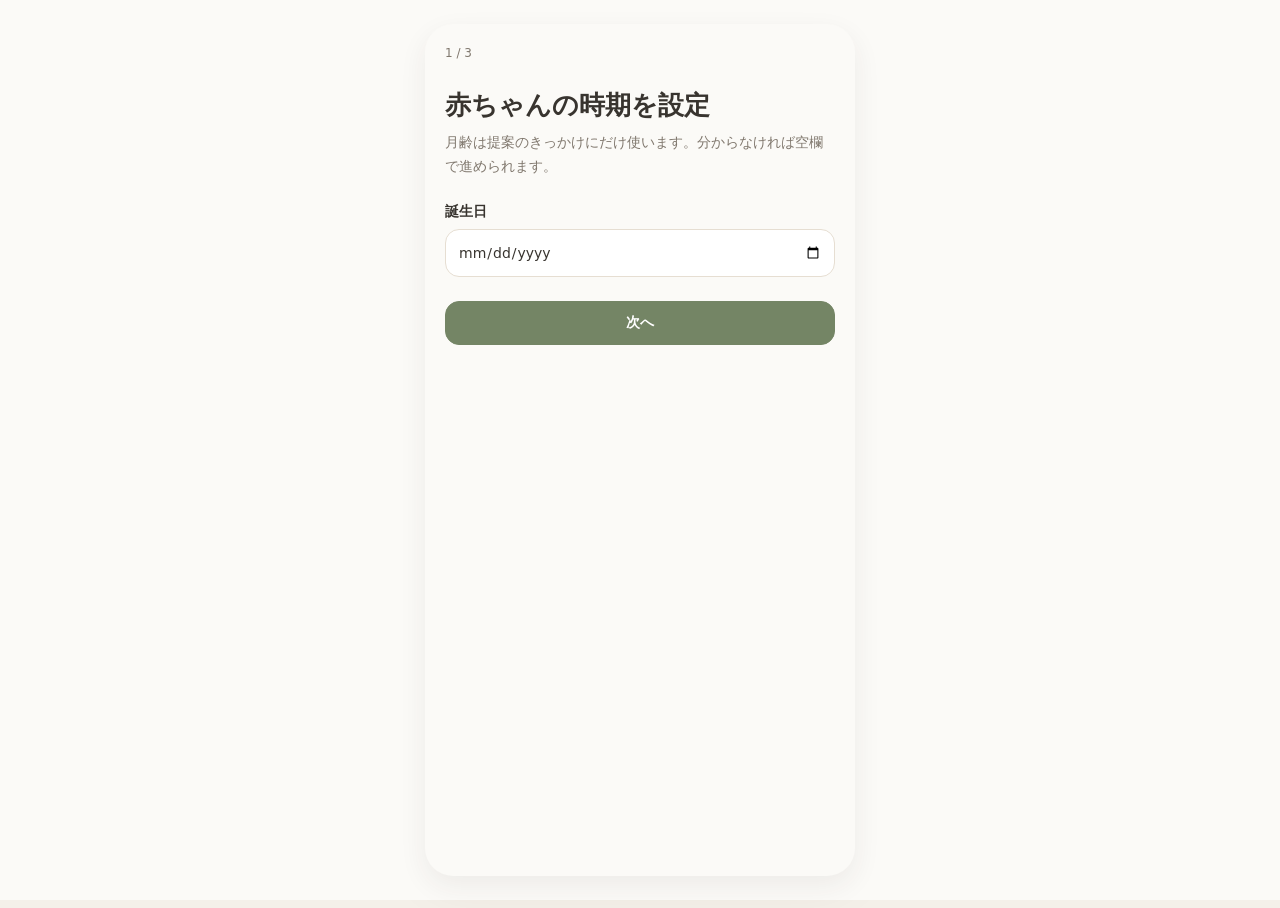
==== commit f73cf8d8: "feat: add mobile URL and PWA shell" ====
--- a/kajitori_minimal_pictogram_compact.html
+++ b/kajitori_minimal_pictogram_compact.html
@@ -2,9 +2,9 @@
 <html lang="ja">
 <head>
   <meta charset="UTF-8" />
-  <meta name="viewport" content="width=device-width, initial-scale=1.0" />
-  <title>家事取りゲーム Stable MVP</title>
-  <meta name="theme-color" content="#7f926d" />
+  <meta name="viewport" content="width=device-width, initial-scale=1, viewport-fit=cover" />
+  <meta name="color-scheme" content="light" />
+  <meta name="theme-color" content="#748565" />
   <meta name="mobile-web-app-capable" content="yes" />
   <meta name="apple-mobile-web-app-capable" content="yes" />
   <meta name="apple-mobile-web-app-status-bar-style" content="default" />
@@ -12,1588 +12,101 @@
   <link rel="manifest" href="./manifest.webmanifest" />
   <link rel="icon" type="image/svg+xml" href="./icons/icon.svg" />
   <link rel="apple-touch-icon" href="./icons/icon-180.png" />
+  <title>家事取りゲーム v0.2</title>
   <style>
-
-    :root {
-      --bg:#f7f4ef;
-      --screen:#fbfaf7;
-      --card:#fffdf9;
-      --soft:#f6f1e8;
-      --soft-2:#f2ece3;
-      --line:#ebe3d8;
-      --line-soft:#f2ebe2;
-      --ink:#3d3832;
-      --muted:#8f857a;
-      --muted-light:#b2a89b;
-      --sage:#7f926d;
-      --sage-soft:#eef2e8;
-      --beige:#f4eadc;
-      --terracotta:#c98261;
-      --terracotta-soft:#f8e9e0;
-      --gold:#bb934f;
-      --gold-soft:#f5edd9;
-      --blue-soft:#edf2f2;
-      --pink-soft:#f8ece7;
-      --shadow:0 6px 18px rgba(70,58,44,.045);
-      --font-text:"Hiragino Sans","Yu Gothic","Noto Sans JP",sans-serif;
-      --font-number:"Avenir Next","Helvetica Neue",Arial,sans-serif;
-    }
-
-    * { box-sizing:border-box; }
-
-    body {
-      margin:0;
-      min-height:100vh;
-      background:
-        radial-gradient(circle at 16% 8%, rgba(190,178,158,.14), transparent 28%),
-        radial-gradient(circle at 90% 90%, rgba(135,150,116,.10), transparent 32%),
-        #f6f3ee;
-      color:var(--ink);
-      font-family:var(--font-text);
-      display:flex;
-      align-items:center;
-      justify-content:center;
-      padding:22px;
-    }
-
-    .num {
-      font-family:var(--font-number);
-      font-variant-numeric:tabular-nums lining-nums;
-      letter-spacing:.01em;
-    }
-
-    .phone {
-      width:390px;
-      max-width:100%;
-      height:844px;
-      background:#141414;
-      border-radius:42px;
-      padding:12px;
-      box-shadow:0 22px 64px rgba(40,32,24,.15);
-    }
-
-    .screen {
-      height:100%;
-      border-radius:32px;
-      overflow:hidden;
-      background:linear-gradient(180deg,#fcfbf8 0%, #f7f3ed 100%);
-      display:flex;
-      flex-direction:column;
-      position:relative;
-    }
-
-    .status {
-      display:flex;
-      justify-content:space-between;
-      align-items:center;
-      padding:20px 22px 6px;
-      font-size:11px;
-      font-weight:700;
-      color:#3f3a34;
-    }
-
-    .header {
-      padding:10px 24px 14px;
-      display:flex;
-      justify-content:space-between;
-      align-items:flex-start;
-      gap:12px;
-    }
-
-    h1 {
-      margin:0;
-      font-size:19px;
-      font-weight:600;
-      letter-spacing:.12em;
-      color:#3f3a34;
-    }
-
-    .subtitle {
-      margin-top:7px;
-      color:var(--muted);
-      font-size:12px;
-      font-weight:600;
-      letter-spacing:.02em;
-    }
-
-    .reset {
-      width:34px;
-      height:34px;
-      border-radius:50%;
-      border:1px solid var(--line-soft);
-      background:rgba(255,255,255,.65);
-      color:#8f867b;
-      font-size:15px;
-      cursor:pointer;
-      box-shadow:0 2px 8px rgba(70,58,44,.035);
-    }
-
-    main {
-      flex:1;
-      overflow:auto;
-      padding:0 20px 92px;
-    }
-
-    .view { display:none; }
-    .view.active { display:block; }
-
-    .card {
-      background:rgba(255,253,249,.78);
-      border:1px solid var(--line-soft);
-      border-radius:18px;
-      box-shadow:var(--shadow);
-    }
-
-    .hero {
-      padding:18px 16px;
-      margin-top:2px;
-      border-radius:20px;
-      background:rgba(255,253,249,.64);
-    }
-
-    .hero-grid {
-      display:grid;
-      grid-template-columns:118px 1fr;
-      gap:18px;
-      align-items:center;
-    }
-
-    .ring {
-      width:108px;
-      height:108px;
-      border-radius:50%;
-      background:conic-gradient(var(--sage) 0deg, #e8e1d6 0deg 360deg);
-      display:grid;
-      place-items:center;
-      margin:0 auto;
-      position:relative;
-    }
-
-    .ring:before {
-      content:"";
-      width:86px;
-      height:86px;
-      border-radius:50%;
-      background:#fffdf9;
-      border:1px solid #eee7dd;
-      position:absolute;
-    }
-
-    .ring-inner {
-      position:relative;
-      z-index:1;
-      text-align:center;
-    }
-
-    .ring-inner b {
-      display:block;
-      font-size:25px;
-      line-height:1;
-      font-weight:500;
-      color:#3d3832;
-    }
-
-    .ring-inner span {
-      display:block;
-      margin-top:7px;
-      color:var(--muted);
-      font-size:10px;
-      font-weight:600;
-    }
-
-    .xp-line {
-      font-size:13px;
-      font-weight:600;
-      color:#524b43;
-      line-height:1.5;
-    }
-
-    .xp-line b {
-      font-size:15px;
-      font-weight:600;
-    }
-
-    .bar {
-      height:1px;
-      background:#e9e1d6;
-      border-radius:999px;
-      overflow:visible;
-      margin:9px 0 15px;
-      position:relative;
-    }
-
-    .bar span {
-      display:block;
-      height:3px;
-      width:0%;
-      background:#a99779;
-      border-radius:999px;
-      position:relative;
-      top:-1px;
-    }
-
-    .level {
-      font-size:13px;
-      font-weight:600;
-      line-height:1.7;
-      color:#4c463f;
-    }
-
-    .level small {
-      display:block;
-      color:var(--muted);
-      font-size:11px;
-      font-weight:600;
-    }
-
-    .stat-grid {
-      display:grid;
-      grid-template-columns:repeat(3,1fr);
-      gap:8px;
-      margin-top:15px;
-    }
-
-    .stat {
-      padding:10px 8px;
-      background:#faf7f1;
-      border:1px solid var(--line-soft);
-      border-radius:15px;
-      box-shadow:none;
-    }
-
-    .stat span {
-      display:block;
-      color:var(--muted);
-      font-size:10px;
-      font-weight:600;
-      margin-bottom:6px;
-    }
-
-    .stat b {
-      display:block;
-      font-size:18px;
-      line-height:1;
-      font-weight:500;
-      color:#49433c;
-    }
-
-    .tip {
-      margin-top:15px;
-      background:#f7f2ea;
-      border:1px solid var(--line-soft);
-      border-radius:15px;
-      padding:12px 13px;
-      font-size:12px;
-      color:#7f766b;
-      font-weight:600;
-      line-height:1.65;
-    }
-
-    .chips {
-      display:flex;
-      gap:7px;
-      overflow:auto;
-      padding:2px 1px 5px;
-      margin:17px 0 11px;
-    }
-
-    .chip {
-      border:1px solid var(--line);
-      background:rgba(255,255,255,.54);
-      color:#8c8277;
-      border-radius:999px;
-      padding:8px 13px;
-      font-size:11px;
-      font-weight:600;
-      white-space:nowrap;
-      cursor:pointer;
-      font-family:var(--font-text);
-    }
-
-    .chip.active {
-      background:#f2ece3;
-      border-color:#d9ccbd;
-      color:#5f574e;
-    }
-
-    .section-title {
-      display:flex;
-      justify-content:space-between;
-      align-items:center;
-      margin:20px 4px 10px;
-      font-size:13px;
-      font-weight:650;
-      color:#4a443d;
-      letter-spacing:.03em;
-    }
-
-    .badge {
-      min-width:24px;
-      height:24px;
-      padding:0 8px;
-      border-radius:999px;
-      background:#f0eadf;
-      border:1px solid var(--line);
-      color:#8b8175;
-      font-size:11px;
-      font-weight:600;
-      display:grid;
-      place-items:center;
-    }
-
-    .list {
-      display:grid;
-      gap:10px;
-    }
-
-    .task {
-      display:grid;
-      grid-template-columns:42px 1fr;
-      gap:13px;
-      align-items:flex-start;
-      padding:13px 13px;
-      border-radius:16px;
-      position:relative;
-      overflow:hidden;
-      background:rgba(255,253,249,.78);
-    }
-
-    .task.done {
-      opacity:.55;
-    }
-
-    .task.missed {
-      background:#fff8f4;
-      border-color:#efd8cd;
-    }
-
-    .icon {
-      width:42px;
-      height:42px;
-      border-radius:15px;
-      background:linear-gradient(180deg,#fff,#f8f4ed);
-      border:1px solid #ebe3d9;
-      display:grid;
-      place-items:center;
-      font-size:21px;
-      color:#857c70;
-    }
-
-    .task h3 {
-      margin:0 0 5px;
-      font-size:14px;
-      line-height:1.35;
-      padding-right:0;
-      font-weight:650;
-      letter-spacing:-.01em;
-      color:#3f3a34;
-    }
-
-    .task p {
-      margin:0;
-      font-size:11px;
-      color:var(--muted);
-      font-weight:550;
-      line-height:1.48;
-      display:-webkit-box;
-      -webkit-line-clamp:2;
-      -webkit-box-orient:vertical;
-      overflow:hidden;
-    }
-
-    .xp {
-      position:static;
-      display:inline-flex;
-      width:max-content;
-      margin-top:8px;
-      color:#9a7d45;
-      font-size:10px;
-      font-weight:600;
-      background:#f7f0df;
-      border:1px solid #eadcc0;
-      border-radius:999px;
-      padding:4px 7px;
-    }
-
-    .meta {
-      display:flex;
-      flex-wrap:wrap;
-      gap:6px;
-      margin-top:9px;
-    }
-
-    .pill {
-      border-radius:999px;
-      padding:4px 7px;
-      font-size:10px;
-      font-weight:600;
-      background:#f4efe8;
-      color:#81776c;
-      border:1px solid #eadfd2;
-      white-space:nowrap;
-    }
-
-    .pill.high {
-      background:#d08362;
-      color:#fff;
-      border-color:#d08362;
-    }
-
-    .pill.middle {
-      background:#c2a062;
-      color:#fff;
-      border-color:#c2a062;
-    }
-
-    .pill.low {
-      background:var(--sage-soft);
-      color:#6f7f5d;
-      border-color:#dce8d5;
-    }
-
-    .pill.done {
-      background:#eaf1e5;
-      color:#637d4f;
-      border-color:#d5e2cc;
-    }
-
-    .pill.missed {
-      background:#f8e9e4;
-      color:#a75d52;
-      border-color:#eed0c7;
-    }
-
-    .actions {
-      grid-column:2/3;
-      display:flex;
-      gap:8px;
-      margin-top:11px;
-    }
-
-    .mini-btn {
-      border:1px solid var(--line);
-      background:#fffefa;
-      color:#686056;
-      border-radius:13px;
-      padding:8px 10px;
-      font-size:11px;
-      font-weight:650;
-      cursor:pointer;
-      font-family:var(--font-text);
-      flex:1;
-      box-shadow:none;
-    }
-
-    .mini-btn.primary {
-      background:#8f9d7a;
-      border-color:#8f9d7a;
-      color:#fff;
-    }
-
-    .mini-btn.miss {
-      background:#fff8f4;
-      border-color:#efd8cd;
-      color:#a86656;
-    }
-
-    .mini-btn:disabled {
-      opacity:.42;
-      cursor:not-allowed;
-    }
-
-    .segmented {
-      display:grid;
-      grid-template-columns:1fr 1fr;
-      background:#f7f2ea;
-      border:1px solid var(--line);
-      border-radius:13px;
-      padding:3px;
-      margin-top:3px;
-      margin-bottom:16px;
-    }
-
-    .segmented button {
-      border:0;
-      background:transparent;
-      padding:9px 8px;
-      border-radius:10px;
-      font-size:12px;
-      font-weight:600;
-      color:var(--muted);
-      cursor:pointer;
-      font-family:var(--font-text);
-    }
-
-    .segmented button.active {
-      background:#fffefa;
-      color:#5a534b;
-      box-shadow:0 1px 3px rgba(60,48,36,.04);
-    }
-
-    .category {
-      display:grid;
-      grid-template-columns:52px 1fr auto;
-      gap:12px;
-      align-items:center;
-      padding:13px;
-      border-radius:16px;
-      background:rgba(255,253,249,.78);
-    }
-
-    .big-icon {
-      width:52px;
-      height:52px;
-      border-radius:50%;
-      display:grid;
-      place-items:center;
-      font-size:23px;
-      border:1px solid var(--line-soft);
-      background:#f2f4ed;
-    }
-
-    .category:nth-child(2n) .big-icon {
-      background:#f5ebdc;
-    }
-
-    .category:nth-child(3n) .big-icon {
-      background:#edf2f2;
-    }
-
-    .category:nth-child(4n) .big-icon {
-      background:#f7eddf;
-    }
-
-    .category h3 {
-      margin:0 0 5px;
-      font-size:14px;
-      font-weight:650;
-      color:#403b34;
-    }
-
-    .category p {
-      margin:0;
-      font-size:11px;
-      color:var(--muted);
-      font-weight:550;
-      line-height:1.48;
-      display:-webkit-box;
-      -webkit-line-clamp:2;
-      -webkit-box-orient:vertical;
-      overflow:hidden;
-    }
-
-    .count {
-      font-size:13px;
-      font-weight:600;
-      color:#655e57;
-    }
-
-    .soft-box {
-      padding:15px;
-      background:#f7f2ea;
-      border:1px solid var(--line-soft);
-      border-radius:17px;
-      margin-top:4px;
-      margin-bottom:14px;
-    }
-
-    .soft-box h3 {
-      margin:0 0 10px;
-      font-size:16px;
-      font-weight:650;
-      color:#443f38;
-    }
-
-    .soft-box p {
-      margin:0;
-      color:var(--muted);
-      font-size:12px;
-      font-weight:550;
-      line-height:1.65;
-    }
-
-    .empty {
-      text-align:center;
-      color:var(--muted);
-      font-size:12px;
-      font-weight:600;
-      line-height:1.7;
-      padding:24px 14px;
-      border:1px dashed #d9cec0;
-      border-radius:17px;
-      background:#fbf8f3;
-    }
-
-    .bottom-nav {
-      position:absolute;
-      left:0;
-      right:0;
-      bottom:0;
-      padding:10px 14px 18px;
-      background:rgba(251,250,247,.96);
-      backdrop-filter:blur(14px);
-      border-top:1px solid var(--line-soft);
-      display:grid;
-      grid-template-columns:repeat(4,1fr);
-      gap:6px;
-      z-index:20;
-    }
-
-    .tab {
-      border:0;
-      background:transparent;
-      border-radius:14px;
-      padding:8px 4px;
-      color:#9b9287;
-      cursor:pointer;
-      display:grid;
-      justify-items:center;
-      gap:4px;
-      font-size:10px;
-      font-weight:650;
-      font-family:var(--font-text);
-      -webkit-tap-highlight-color: transparent;
-    }
-
-    .tab .ico {
-      font-size:17px;
-      line-height:1;
-      opacity:.82;
-    }
-
-    .tab.active {
-      color:#a9844d;
-      background:transparent;
-    }
-
-    .toast {
-      position:absolute;
-      left:18px;
-      right:18px;
-      bottom:86px;
-      background:#4f4840;
-      color:#fff;
-      padding:13px 14px;
-      border-radius:16px;
-      font-size:12px;
-      font-weight:650;
-      box-shadow:0 10px 30px rgba(70,58,44,.14);
-      opacity:0;
-      transform:translateY(10px);
-      transition:.22s;
-      pointer-events:none;
-      z-index:30;
-    }
-
-    .toast.show {
-      opacity:1;
-      transform:translateY(0);
-    }
-
-    .pictogram {
-      width:22px;
-      height:22px;
-      display:block;
-      color:currentColor;
-    }
-
-    .pictogram * {
-      vector-effect:non-scaling-stroke;
-    }
-
-    .icon,
-    .big-icon {
-      color:#7f766c;
-    }
-
-    .big-icon {
-      color:#7d8970;
-    }
-
-    .category:nth-child(2n) .big-icon {
-      color:#b38355;
-    }
-
-    .category:nth-child(3n) .big-icon {
-      color:#7d949a;
-    }
-
-    .category:nth-child(4n) .big-icon {
-      color:#a88749;
-    }
-
-
-    /* Compact task density adjustments */
-    main {
-      flex:1;
-      overflow:auto;
-      padding:0 18px 88px;
-    }
-
-    .hero {
-      padding:14px 14px;
-      margin-top:2px;
-      border-radius:18px;
-    }
-
-    .hero-grid {
-      grid-template-columns:94px 1fr;
-      gap:14px;
-    }
-
-    .ring {
-      width:88px;
-      height:88px;
-    }
-
-    .ring:before {
-      width:68px;
-      height:68px;
-    }
-
-    .ring-inner b {
-      font-size:20px;
-    }
-
-    .ring-inner span {
-      margin-top:5px;
-      font-size:9px;
-    }
-
-    .xp-line {
-      font-size:11px;
-    }
-
-    .xp-line b {
-      font-size:14px;
-    }
-
-    .bar {
-      margin:7px 0 11px;
-    }
-
-    .level {
-      font-size:12px;
-      line-height:1.5;
-    }
-
-    .level small {
-      font-size:10px;
-    }
-
-    .stat-grid {
-      margin-top:12px;
-      gap:6px;
-    }
-
-    .stat {
-      padding:8px 7px;
-      border-radius:13px;
-    }
-
-    .stat span {
-      font-size:9px;
-      margin-bottom:4px;
-    }
-
-    .stat b {
-      font-size:16px;
-    }
-
-    .tip {
-      margin-top:11px;
-      padding:10px 11px;
-      font-size:11px;
-      line-height:1.45;
-      border-radius:13px;
-    }
-
-    .chips {
-      gap:6px;
-      margin:12px 0 8px;
-      padding-bottom:3px;
-    }
-
-    .chip {
-      padding:7px 10px;
-      font-size:10px;
-    }
-
-    .section-title {
-      margin:14px 4px 8px;
-      font-size:12px;
-    }
-
-    .badge {
-      min-width:22px;
-      height:22px;
-      font-size:10px;
-    }
-
-    .list {
-      gap:7px;
-    }
-
-    .task {
-      grid-template-columns:34px 1fr;
-      gap:10px;
-      padding:10px 11px;
-      border-radius:14px;
-      align-items:center;
-    }
-
-    .icon {
-      width:34px;
-      height:34px;
-      border-radius:12px;
-      font-size:17px;
-    }
-
-    .pictogram {
-      width:18px;
-      height:18px;
-    }
-
-    .task h3 {
-      margin:0;
-      font-size:13px;
-      line-height:1.28;
-      font-weight:650;
-      display:flex;
-      align-items:center;
-      justify-content:space-between;
-      gap:8px;
-    }
-
-    .task p {
-      margin:3px 0 0;
-      font-size:10px;
-      line-height:1.35;
-      -webkit-line-clamp:1;
-    }
-
-    .meta {
-      gap:5px;
-      margin-top:7px;
-    }
-
-    .pill {
-      padding:3px 6px;
-      font-size:9px;
-      line-height:1.1;
-    }
-
-    .xp {
-      margin-top:0;
-      margin-left:auto;
-      flex-shrink:0;
-      font-size:9px;
-      padding:3px 6px;
-      border-radius:999px;
-      background:#f7f0df;
-    }
-
-    .actions {
-      grid-column:2/3;
-      gap:6px;
-      margin-top:8px;
-    }
-
-    .mini-btn {
-      padding:7px 8px;
-      font-size:10px;
-      border-radius:11px;
-    }
-
-    .category {
-      grid-template-columns:42px 1fr auto;
-      gap:10px;
-      padding:10px 11px;
-      border-radius:14px;
-    }
-
-    .big-icon {
-      width:42px;
-      height:42px;
-      font-size:19px;
-    }
-
-    .category h3 {
-      font-size:13px;
-      margin-bottom:3px;
-    }
-
-    .category p {
-      font-size:10px;
-      line-height:1.35;
-      -webkit-line-clamp:1;
-    }
-
-    .count {
-      font-size:12px;
-    }
-
-    .soft-box {
-      padding:12px 13px;
-      border-radius:15px;
-      margin-bottom:11px;
-    }
-
-    .soft-box h3 {
-      font-size:15px;
-      margin-bottom:7px;
-    }
-
-    .soft-box p {
-      font-size:11px;
-      line-height:1.5;
-    }
-
-    .segmented {
-      margin-bottom:11px;
-    }
-
-    .segmented button {
-      padding:8px 8px;
-      font-size:11px;
-    }
-
-    .bottom-nav {
-      padding:8px 14px 16px;
-    }
-
-    .tab {
-      padding:7px 4px;
-      font-size:9px;
-    }
-
-    .tab .ico {
-      font-size:16px;
-    }
-
-    @media (max-width: 480px), (display-mode: standalone) {
-      body {
-        padding:0;
-        align-items:stretch;
-      }
-
-      .phone {
-        width:100%;
-        max-width:none;
-        height:100vh;
-        min-height:100vh;
-        padding:0;
-        border-radius:0;
-        box-shadow:none;
-      }
-
-      .screen {
-        height:100%;
-        border-radius:0;
-      }
-    }
-
-    @supports (height: 100dvh) {
-      @media (max-width: 480px), (display-mode: standalone) {
-        .phone {
-          height:100dvh;
-          min-height:100dvh;
-        }
-      }
-    }
-
+    :root{--bg:#f4f0e9;--surface:#fbfaf7;--card:#fffdf9;--soft:#f3eee5;--line:#e6ded2;--ink:#38342f;--muted:#80786e;--sage:#748565;--sage-dark:#5f7151;--sage-soft:#eaf0e4;--amber:#a8793e;--amber-soft:#f5ead9;--danger:#9a5e50;--danger-soft:#f7e8e2;--shadow:0 10px 28px rgba(60,48,36,.07);--radius:20px;--font:"Hiragino Sans","Yu Gothic","Noto Sans JP",system-ui,-apple-system,sans-serif}
+    *{box-sizing:border-box}html,body{margin:0;min-height:100%;background:var(--bg);color:var(--ink);font-family:var(--font);font-size:14px}button,input,select{font:inherit}button{min-height:44px;cursor:pointer;-webkit-tap-highlight-color:transparent}button:focus-visible,input:focus-visible,select:focus-visible{outline:3px solid rgba(116,133,101,.28);outline-offset:2px}
+    .shell{width:min(100%,430px);min-height:100dvh;margin:0 auto;background:var(--surface);position:relative;display:flex;flex-direction:column;box-shadow:0 0 50px rgba(60,48,36,.08)}header{position:sticky;top:0;z-index:20;background:rgba(251,250,247,.96);backdrop-filter:blur(14px);border-bottom:1px solid rgba(230,222,210,.72);padding:calc(12px + env(safe-area-inset-top)) 18px 12px}.head-row{display:flex;align-items:center;justify-content:space-between;gap:12px}.brand{margin:0;font-size:18px;font-weight:750;letter-spacing:.05em}.brand small{display:block;margin-top:4px;font-size:11px;font-weight:650;letter-spacing:.03em;color:var(--muted)}.icon-btn{border:1px solid var(--line);background:#fff;color:var(--muted);border-radius:14px;padding:0 12px;min-width:44px}.save-error{display:none;margin-top:10px;border:1px solid #e6bfb3;background:var(--danger-soft);color:#78483e;border-radius:13px;padding:10px 12px;line-height:1.5;font-weight:650}.save-error.show{display:block}main{flex:1;padding:16px 16px calc(92px + env(safe-area-inset-bottom));overflow:auto}.view{display:none}.view.active{display:block}.section{margin:0 0 18px}.section-head{display:flex;align-items:flex-end;justify-content:space-between;gap:12px;margin:0 2px 10px}.section-head h2{margin:0;font-size:15px}.section-head span{font-size:12px;color:var(--muted)}.card{background:var(--card);border:1px solid var(--line);border-radius:var(--radius);box-shadow:var(--shadow);padding:16px}.muted{color:var(--muted)}
+    .capacity{display:grid;grid-template-columns:repeat(3,1fr);gap:8px}.capacity button{border:1px solid var(--line);background:#fff;border-radius:14px;color:var(--muted);padding:8px 5px;font-weight:700}.capacity button.active{background:var(--sage-soft);border-color:#cbd7c1;color:var(--sage-dark)}.capacity-note{margin:10px 2px 0;color:var(--muted);font-size:12px;line-height:1.55}.rest-zero{margin-top:10px;width:100%;border:1px dashed #cfc5b8;background:transparent;border-radius:14px;color:var(--muted)}
+    .question{background:linear-gradient(180deg,#fffdf9,#f7f3eb)}.eyebrow{font-size:11px;font-weight:800;color:var(--sage-dark);letter-spacing:.08em;text-transform:uppercase;margin-bottom:7px}.question h3,.current h3,.state-card h3,.forecast-card h3{margin:0;font-size:19px;line-height:1.4}.question p{margin:8px 0 0;color:var(--muted);line-height:1.6}.question-actions,.state-actions,.current-actions,.status-input,.forecast-actions{display:grid;gap:8px;margin-top:13px}.question-actions{grid-template-columns:1fr 1fr}.status-input{grid-template-columns:repeat(3,1fr)}.btn{border:1px solid var(--line);background:#fff;color:var(--ink);border-radius:14px;padding:10px 12px;font-weight:750}.btn.primary{background:var(--sage);border-color:var(--sage);color:#fff}.btn.soft{background:var(--soft);color:#5f574f}.btn.warn{background:var(--danger-soft);border-color:#ead0c6;color:#8a5347}.btn.ghost{background:transparent}.btn.small{min-height:44px;padding:8px 10px;font-size:13px}.btn:disabled{opacity:.45;cursor:not-allowed}.status-input .btn.selected{background:var(--sage-soft);border-color:#becdaf;color:var(--sage-dark)}
+    .current{border:2px solid #cfd8c5;background:linear-gradient(180deg,#fffdf9,#f7f9f3)}.current .action-label,.state-card .action-label{margin-top:8px;font-size:14px;font-weight:750;color:#5b554e}.reason-grid{display:grid;gap:8px;margin-top:13px}.reason{background:var(--soft);border-radius:13px;padding:10px 11px;line-height:1.5}.reason b{display:block;font-size:11px;color:var(--muted);margin-bottom:3px}.time{display:inline-flex;margin-top:10px;border:1px solid var(--line);border-radius:999px;padding:5px 9px;font-size:11px;color:var(--muted);background:#fff}.current-actions{grid-template-columns:1fr 1fr}.current-actions .primary{grid-column:1/-1}.state-list,.forecast-list,.loop-list,.growth-list,.deferred-list{display:grid;gap:10px}.state-card .headline-meta{margin-top:5px;font-size:11px;color:var(--muted)}.state-actions{grid-template-columns:repeat(3,1fr)}.state-actions .btn{padding:8px 5px;font-size:12px}.zero-card{text-align:center;padding:24px 18px;background:#faf7f1;border:1px dashed #d7ccbd;border-radius:var(--radius)}.zero-card h3{margin:0 0 8px;font-size:18px}.zero-card p{margin:0;color:var(--muted);line-height:1.65}.spontaneous{width:100%;border:1px solid #cfd9c6;background:var(--sage-soft);color:var(--sage-dark);border-radius:16px;font-weight:800}
+    details{border:1px solid var(--line);border-radius:16px;background:#fff}summary{min-height:44px;display:flex;align-items:center;padding:0 14px;font-weight:750;cursor:pointer}.details-body{padding:0 14px 14px}.deferred-row,.done-row{display:flex;align-items:center;justify-content:space-between;gap:10px;border-top:1px solid var(--line);padding:10px 0}.deferred-row:first-child,.done-row:first-child{border-top:0}.deferred-row span,.done-row span{line-height:1.45}.deferred-row button{flex:0 0 auto}.forecast-card .scope{display:inline-block;margin-bottom:7px;font-size:11px;font-weight:800;color:var(--amber);background:var(--amber-soft);border-radius:999px;padding:5px 8px}.forecast-card p{margin:8px 0 0;color:var(--muted);line-height:1.55}.forecast-actions{grid-template-columns:1fr}.loop{border:1px solid var(--line);border-radius:17px;padding:14px;background:#fff}.loop h3{margin:0 0 7px;font-size:15px}.loop p{margin:0;color:var(--muted);line-height:1.65}.growth-event{border-left:4px solid var(--sage);padding-left:13px}.growth-event h3{margin:0 0 5px;font-size:15px}.growth-event p{margin:0;color:var(--muted);line-height:1.55;font-size:12px}.growth-empty{padding:20px;border:1px dashed #d7ccbd;border-radius:17px;color:var(--muted);line-height:1.7;background:#faf7f1}
+    .bottom-nav{position:fixed;left:50%;transform:translateX(-50%);bottom:0;width:min(100%,430px);z-index:30;display:grid;grid-template-columns:repeat(4,1fr);gap:3px;padding:8px 10px calc(8px + env(safe-area-inset-bottom));background:rgba(251,250,247,.96);backdrop-filter:blur(16px);border-top:1px solid var(--line)}.tab{border:0;background:transparent;color:#92897e;border-radius:13px;padding:7px 2px;font-size:11px;font-weight:750}.tab .tab-icon{display:block;font-size:17px;line-height:1.2;margin-bottom:2px}.tab.active{color:var(--sage-dark);background:var(--sage-soft)}.toast{position:fixed;left:50%;transform:translate(-50%,20px);bottom:calc(82px + env(safe-area-inset-bottom));width:min(calc(100% - 28px),402px);z-index:60;background:#403a34;color:#fff;border-radius:15px;padding:11px 12px;display:flex;align-items:center;justify-content:space-between;gap:10px;opacity:0;pointer-events:none;transition:.18s}.toast.show{opacity:1;transform:translate(-50%,0);pointer-events:auto}.toast button{min-height:44px;border:0;border-radius:10px;background:#fff;color:#403a34;padding:6px 10px;font-weight:800}
+    .overlay{position:fixed;inset:0;z-index:80;background:rgba(52,46,40,.34);display:none;align-items:flex-end;justify-content:center}.overlay.show{display:flex}.sheet{width:min(100%,430px);max-height:90dvh;overflow:auto;background:var(--surface);border-radius:24px 24px 0 0;padding:20px 18px calc(22px + env(safe-area-inset-bottom));box-shadow:0 -18px 50px rgba(50,40,32,.15)}.sheet h2{margin:0 0 6px;font-size:20px}.sheet>p{margin:0 0 15px;color:var(--muted);line-height:1.6}.swap-list{display:grid;gap:8px}.swap-list button{text-align:left;border:1px solid var(--line);background:#fff;border-radius:14px;padding:11px 12px;color:var(--ink)}.onboarding{position:fixed;inset:0;z-index:100;background:var(--surface);display:none;overflow:auto}.onboarding.show{display:block}.onboarding-inner{width:min(100%,430px);margin:0 auto;padding:calc(22px + env(safe-area-inset-top)) 20px calc(30px + env(safe-area-inset-bottom))}.progress{font-size:12px;color:var(--muted);margin-bottom:28px}.onboarding h1{margin:0 0 8px;font-size:26px;line-height:1.35}.onboarding .lead{margin:0 0 24px;color:var(--muted);line-height:1.7}.field{margin:0 0 18px}.field label{display:block;font-weight:800;margin-bottom:8px}.field input[type=date],.field select{width:100%;min-height:48px;border:1px solid var(--line);border-radius:14px;background:#fff;padding:0 12px;color:var(--ink)}.toggle-row{display:flex;align-items:center;justify-content:space-between;gap:14px;border:1px solid var(--line);border-radius:15px;background:#fff;padding:12px 13px;margin-bottom:10px}.toggle-row input{width:22px;height:22px}.onboarding-actions{display:grid;grid-template-columns:1fr 1fr;gap:8px;margin-top:24px}.onboarding-actions .primary:last-child{grid-column:auto}.onboarding-actions.single{grid-template-columns:1fr}.settings-actions{margin-top:24px;padding-top:20px;border-top:1px solid var(--line)}
+    @media(min-width:600px){body{padding:24px}.shell{min-height:860px;height:860px;border-radius:32px;overflow:hidden}.bottom-nav{bottom:24px;border-radius:0 0 32px 32px}.overlay,.onboarding{padding:24px}.sheet{border-radius:24px}.onboarding-inner{min-height:calc(100dvh - 48px);background:var(--surface);border-radius:28px;box-shadow:var(--shadow)}}@media(prefers-reduced-motion:reduce){*{scroll-behavior:auto!important;transition:none!important;animation:none!important}}
+    @media(display-mode:standalone){body{padding:0}.shell{width:100%;min-height:100dvh;border-radius:0;box-shadow:none}.bottom-nav{width:100%}}
   </style>
 </head>
 <body>
-  <div class="phone">
-    <div class="screen">
-      <div class="status">
-        <span class="num" id="clock">9:41</span>
-        <span>家事取りゲーム</span>
-        <span>●●●</span>
-      </div>
-
-      <div class="header">
-        <div>
-          <h1 id="pageTitle">今日</h1>
-          <div class="subtitle" id="pageSub">今日の家事取り状況</div>
-        </div>
-        <button class="reset" onclick="resetApp()" title="リセット">↺</button>
-      </div>
-
-      <main>
-        <section class="view active" id="homeView">
-          <div class="card hero">
-            <div class="hero-grid">
-              <div class="ring" id="ring">
-                <div class="ring-inner">
-                  <b class="num" id="completionRate">0%</b>
-                  <span>今日の達成率</span>
-                </div>
-              </div>
-              <div>
-                <div class="xp-line"><b class="num" id="todayXp">0</b> / <span class="num" id="todayTotalXp">0</span> XP</div>
-                <div class="bar"><span id="xpBar"></span></div>
-                <div class="level">
-                  Lv. <span class="num" id="level">1</span><br><span id="rankName">先回り見習い</span>
-                  <small>次レベルまであと <span class="num" id="nextXp">500</span> XP</small>
-                </div>
-              </div>
-            </div>
-
-            <div class="stat-grid">
-              <div class="stat"><span>完了</span><b class="num" id="doneCount">0</b></div>
-              <div class="stat"><span>未回収</span><b class="num" id="todoCount">0</b></div>
-              <div class="stat"><span>取り逃がし</span><b class="num" id="missedCount">0</b></div>
-            </div>
-
-            <div class="tip" id="tipText">妻に聞かずに進められる家事から取る。</div>
-          </div>
-
-          <div class="chips" id="timeChips"></div>
-
-          <div class="section-title">
-            <span id="taskSectionTitle">今日の優先タスク</span>
-            <span class="badge num" id="visibleTaskCount">0</span>
-          </div>
-          <div class="list" id="todayTaskList"></div>
-        </section>
-
-        <section class="view" id="questsView">
-          <div class="segmented">
-            <button id="categoryButton" class="active" onclick="setQuestMode('category')">カテゴリ</button>
-            <button id="allButton" onclick="setQuestMode('all')">すべて</button>
-          </div>
-          <div class="list" id="categoryList"></div>
-          <div class="list" id="allTaskList" style="display:none;"></div>
-        </section>
-
-        <section class="view" id="missedView">
-          <div class="soft-box">
-            <h3>取り逃がしログ　<span class="num" id="missedLogCount">0</span>件</h3>
-            <p>妻が先にやった家事は、責める材料ではなく明日の攻略データ。リトライ化すると明日のタスクに追加されます。</p>
-          </div>
-          <div class="list" id="missedList"></div>
-        </section>
-
-        <section class="view" id="libraryView">
-          <div class="soft-box">
-            <h3>見えない家事の種類</h3>
-            <p>誰かに頼まれる前に、家庭をまわすために必要な気づき・判断・準備のこと。</p>
-          </div>
-          <div class="list" id="guideList"></div>
-        </section>
-      </main>
-
-      <nav class="bottom-nav">
-        <button class="tab active" id="tab-home" onclick="showView('home')">
-          <span class="ico">⌂</span><span>今日</span>
-        </button>
-        <button class="tab" id="tab-quests" onclick="showView('quests')">
-          <span class="ico">☷</span><span>クエスト</span>
-        </button>
-        <button class="tab" id="tab-missed" onclick="showView('missed')">
-          <span class="ico">◔</span><span>取り逃がし</span>
-        </button>
-        <button class="tab" id="tab-library" onclick="showView('library')">
-          <span class="ico">⌘</span><span>図鑑</span>
-        </button>
-      </nav>
-
-      <div class="toast" id="toast">保存しました</div>
-    </div>
+  <div class="shell">
+    <header><div class="head-row"><div class="brand">家事取りゲーム<small id="headerSubtitle">状態から次の一手を選ぶ v0.2</small></div><button class="icon-btn" type="button" onclick="openSettings()" aria-label="設定を開く">設定</button></div><div id="saveError" class="save-error" role="alert">保存できませんでした。端末の空き容量やブラウザ設定を確認してください。変更は保存されていません。</div></header>
+    <main><section id="todayView" class="view active"></section><section id="forecastView" class="view"></section><section id="responsibleView" class="view"></section><section id="growthView" class="view"></section></main>
+    <nav class="bottom-nav" aria-label="主要ナビゲーション"><button class="tab active" data-tab="today" onclick="switchTab('today')"><span class="tab-icon">◉</span>今日</button><button class="tab" data-tab="forecast" onclick="switchTab('forecast')"><span class="tab-icon">→</span>先読み</button><button class="tab" data-tab="responsible" onclick="switchTab('responsible')"><span class="tab-icon">↻</span>担当</button><button class="tab" data-tab="growth" onclick="switchTab('growth')"><span class="tab-icon">◇</span>成長</button></nav>
   </div>
-
+  <div id="toast" class="toast" aria-live="polite"><span id="toastText"></span><button id="toastUndo" type="button" onclick="undoLast()">取り消す</button></div>
+  <div id="swapOverlay" class="overlay" role="dialog" aria-modal="true" aria-labelledby="swapTitle"><div class="sheet"><h2 id="swapTitle">今日の枠はいっぱいです</h2><p id="swapText">追加するなら、今ある1件を「今日のあとで」へ移します。</p><div id="swapList" class="swap-list"></div><button class="btn ghost" style="width:100%;margin-top:10px" type="button" onclick="closeSwap()">追加しない</button></div></div>
+  <div id="onboarding" class="onboarding" aria-live="polite"><div id="onboardingInner" class="onboarding-inner"></div></div>
   <script>
-    // タブ切り替えは最優先。タスク処理が壊れてもここだけは動かす。
-    function showView(name) {
-      var titles = {
-        home: ["今日", "今日の家事取り状況"],
-        quests: ["クエスト", "育休特化タスク50個"],
-        missed: ["取り逃がし", "明日のリトライ候補"],
-        library: ["図鑑", "見えない家事の理解"]
-      };
-
-      var views = ["home", "quests", "missed", "library"];
-      for (var i = 0; i < views.length; i++) {
-        var view = document.getElementById(views[i] + "View");
-        var tab = document.getElementById("tab-" + views[i]);
-        if (view) view.className = view.className.replace(" active", "");
-        if (tab) tab.className = tab.className.replace(" active", "");
-      }
-
-      var targetView = document.getElementById(name + "View");
-      var targetTab = document.getElementById("tab-" + name);
-      if (targetView && targetView.className.indexOf("active") === -1) targetView.className += " active";
-      if (targetTab && targetTab.className.indexOf("active") === -1) targetTab.className += " active";
-
-      document.getElementById("pageTitle").textContent = titles[name][0];
-      document.getElementById("pageSub").textContent = titles[name][1];
-    }
-
-    function safeToast(message) {
-      var el = document.getElementById("toast");
-      if (!el) return;
-      el.textContent = message;
-      el.className = "toast show";
-      clearTimeout(window.__toastTimer);
-      window.__toastTimer = setTimeout(function() {
-        el.className = "toast";
-      }, 1500);
-    }
-  </script>
-
-  <script>
-    var SEED = {"version": "0.1.0", "app": "家事取りゲーム", "mode": "parental_leave_first", "categories": [{"id": "newborn", "name": "新生児対応", "icon": "🍼", "color": "sage"}, {"id": "older_child", "name": "上の子対応", "icon": "🧒", "color": "blue"}, {"id": "daycare", "name": "保育園準備", "icon": "🎒", "color": "beige"}, {"id": "stock", "name": "在庫管理", "icon": "📦", "color": "green"}, {"id": "schedule", "name": "予定管理", "icon": "📅", "color": "gold"}, {"id": "meal", "name": "食事・買い物", "icon": "🍳", "color": "peach"}, {"id": "housework", "name": "掃除・洗濯・ゴミ", "icon": "🧺", "color": "gray"}, {"id": "partner_care", "name": "妻ケア", "icon": "☕", "color": "pink"}], "tasks": [{"id": "baby_001", "title": "哺乳瓶を洗って消毒セット", "category": "newborn", "categoryName": "新生児対応", "timing": "daytime", "priority": "high", "xp": 35, "estimatedMinutes": 10, "isInvisibleTask": false, "recurrence": {"type": "daily"}, "description": "使った哺乳瓶を放置せず、次の授乳前に使える状態に戻す。", "successDefinition": "哺乳瓶が洗浄・消毒され、次回すぐ使える状態になっている"}, {"id": "baby_002", "title": "夜間授乳セットを準備", "category": "newborn", "categoryName": "新生児対応", "timing": "night", "priority": "high", "xp": 45, "estimatedMinutes": 8, "isInvisibleTask": true, "recurrence": {"type": "daily"}, "description": "夜中にバタつかないよう、オムツ・おしりふき・ガーゼ・着替えを近くに置く。", "successDefinition": "夜間対応に必要なものが一箇所に揃っている"}, {"id": "baby_003", "title": "オムツ替え台まわりを補充", "category": "newborn", "categoryName": "新生児対応", "timing": "evening", "priority": "high", "xp": 30, "estimatedMinutes": 5, "isInvisibleTask": true, "recurrence": {"type": "daily"}, "description": "オムツ・おしりふき・袋・保湿剤などを不足前に補充する。", "successDefinition": "次のオムツ替えで不足が起きない"}, {"id": "baby_004", "title": "赤ちゃんの着替えストックを確認", "category": "newborn", "categoryName": "新生児対応", "timing": "evening", "priority": "middle", "xp": 28, "estimatedMinutes": 5, "isInvisibleTask": true, "recurrence": {"type": "daily"}, "description": "吐き戻しや漏れに備えて、すぐ出せる着替えを確認する。", "successDefinition": "肌着・服・ガーゼがすぐ取れる場所にある"}, {"id": "baby_005", "title": "沐浴・風呂上がりセットを準備", "category": "newborn", "categoryName": "新生児対応", "timing": "evening", "priority": "high", "xp": 40, "estimatedMinutes": 10, "isInvisibleTask": true, "recurrence": {"type": "daily"}, "description": "タオル、着替え、保湿剤、オムツを風呂前にセットする。", "successDefinition": "風呂上がりに探し物が発生しない"}, {"id": "baby_006", "title": "ガーゼ・スタイ・タオルを回収して洗濯へ", "category": "newborn", "categoryName": "新生児対応", "timing": "daytime", "priority": "middle", "xp": 22, "estimatedMinutes": 5, "isInvisibleTask": false, "recurrence": {"type": "daily"}, "description": "散らばったガーゼ類を集めて洗濯導線に乗せる。", "successDefinition": "使用済み布類が洗濯カゴに集まっている"}, {"id": "baby_007", "title": "寝床まわりの安全確認", "category": "newborn", "categoryName": "新生児対応", "timing": "night", "priority": "high", "xp": 35, "estimatedMinutes": 3, "isInvisibleTask": true, "recurrence": {"type": "daily"}, "description": "顔まわりに布・タオル・柔らかい物がないか確認する。", "successDefinition": "寝床まわりが安全で、余計な物が置かれていない"}, {"id": "baby_008", "title": "赤ちゃん用品の一時置き場をリセット", "category": "newborn", "categoryName": "新生児対応", "timing": "night", "priority": "middle", "xp": 24, "estimatedMinutes": 7, "isInvisibleTask": false, "recurrence": {"type": "daily"}, "description": "オムツ、服、ガーゼ、薬、保湿剤などを定位置に戻す。", "successDefinition": "翌朝に赤ちゃん用品を探さなくてよい状態"}, {"id": "baby_009", "title": "授乳後の片付けを巻き取る", "category": "newborn", "categoryName": "新生児対応", "timing": "anytime", "priority": "high", "xp": 30, "estimatedMinutes": 5, "isInvisibleTask": false, "recurrence": {"type": "daily"}, "description": "授乳後の哺乳瓶・ガーゼ・周辺片付けを自分で処理する。", "successDefinition": "授乳後の片付けが妻に残っていない"}, {"id": "baby_010", "title": "赤ちゃんの消耗品ゴミをまとめる", "category": "newborn", "categoryName": "新生児対応", "timing": "night", "priority": "middle", "xp": 20, "estimatedMinutes": 5, "isInvisibleTask": false, "recurrence": {"type": "daily"}, "description": "オムツゴミや使用済み袋をまとめ、臭いや溢れを防ぐ。", "successDefinition": "ゴミが溢れず、翌朝すぐ捨てられる状態"}, {"id": "older_001", "title": "上の子の朝の着替えを先に用意", "category": "older_child", "categoryName": "上の子対応", "timing": "morning", "priority": "high", "xp": 30, "estimatedMinutes": 5, "isInvisibleTask": true, "recurrence": {"type": "weekday"}, "description": "朝に迷わないよう、天気と予定に合う服を準備する。", "successDefinition": "上の子の着替えがすぐ始められる"}, {"id": "older_002", "title": "上の子の朝食まわりを準備", "category": "older_child", "categoryName": "上の子対応", "timing": "morning", "priority": "high", "xp": 35, "estimatedMinutes": 15, "isInvisibleTask": false, "recurrence": {"type": "daily"}, "description": "朝食、食器、飲み物、食後の片付けまで見越して動く。", "successDefinition": "朝食開始から片付けまで妻に依頼しない"}, {"id": "older_003", "title": "上の子の遊び相手を30分担当", "category": "older_child", "categoryName": "上の子対応", "timing": "daytime", "priority": "middle", "xp": 35, "estimatedMinutes": 30, "isInvisibleTask": false, "recurrence": {"type": "daily"}, "description": "妻が休む・授乳する・家事を止める時間を作る。", "successDefinition": "30分以上、上の子対応を自分が主担当する"}, {"id": "older_004", "title": "上の子の風呂準備", "category": "older_child", "categoryName": "上の子対応", "timing": "evening", "priority": "high", "xp": 30, "estimatedMinutes": 8, "isInvisibleTask": true, "recurrence": {"type": "daily"}, "description": "着替え、タオル、保湿、歯磨き導線まで先に作る。", "successDefinition": "風呂後に探し物がない"}, {"id": "older_005", "title": "上の子の寝る前ルーティンを担当", "category": "older_child", "categoryName": "上の子対応", "timing": "night", "priority": "high", "xp": 45, "estimatedMinutes": 30, "isInvisibleTask": false, "recurrence": {"type": "daily"}, "description": "歯磨き、トイレ、絵本、寝室移動まで主担当する。", "successDefinition": "寝る前ルーティンを妻に戻さず完了する"}, {"id": "older_006", "title": "上の子の食後片付け", "category": "older_child", "categoryName": "上の子対応", "timing": "anytime", "priority": "middle", "xp": 20, "estimatedMinutes": 8, "isInvisibleTask": false, "recurrence": {"type": "daily"}, "description": "食器、椅子、床、手口拭きまでセットで片付ける。", "successDefinition": "食後の汚れが残っていない"}, {"id": "older_007", "title": "上の子のメンタルケア時間を作る", "category": "older_child", "categoryName": "上の子対応", "timing": "evening", "priority": "middle", "xp": 30, "estimatedMinutes": 15, "isInvisibleTask": true, "recurrence": {"type": "daily"}, "description": "下の子対応で寂しくならないよう、上の子だけの時間を取る。", "successDefinition": "上の子と1対1で15分以上関わる"}, {"id": "older_008", "title": "上の子の明日の予定を確認", "category": "older_child", "categoryName": "上の子対応", "timing": "night", "priority": "middle", "xp": 28, "estimatedMinutes": 5, "isInvisibleTask": true, "recurrence": {"type": "daily"}, "description": "保育園、外出、天気、持ち物に影響する予定を確認する。", "successDefinition": "明日の動きに必要な準備が見えている"}, {"id": "daycare_001", "title": "保育園バッグの中身を確認", "category": "daycare", "categoryName": "保育園準備", "timing": "night", "priority": "high", "xp": 45, "estimatedMinutes": 10, "isInvisibleTask": true, "recurrence": {"type": "weekday"}, "description": "着替え、袋、タオル、連絡帳などを確認する。", "successDefinition": "翌朝そのまま持っていける状態になっている"}, {"id": "daycare_002", "title": "保育園の着替えストック補充", "category": "daycare", "categoryName": "保育園準備", "timing": "night", "priority": "high", "xp": 40, "estimatedMinutes": 10, "isInvisibleTask": true, "recurrence": {"type": "weekly", "daysOfWeek": [0, 2, 4]}, "description": "園に置く服・肌着・靴下などの不足を確認する。", "successDefinition": "保育園の着替え不足が発生しない"}, {"id": "daycare_003", "title": "連絡帳・園アプリの確認", "category": "daycare", "categoryName": "保育園準備", "timing": "night", "priority": "high", "xp": 42, "estimatedMinutes": 5, "isInvisibleTask": true, "recurrence": {"type": "weekday"}, "description": "園からの連絡、持ち物、提出物、体調メモを確認する。", "successDefinition": "園からの連絡を見落としていない"}, {"id": "daycare_004", "title": "水筒・コップ・タオルを準備", "category": "daycare", "categoryName": "保育園準備", "timing": "morning", "priority": "high", "xp": 30, "estimatedMinutes": 6, "isInvisibleTask": false, "recurrence": {"type": "weekday"}, "description": "朝の出発前に必要物をセットする。", "successDefinition": "出発直前に妻が準備しなくていい"}, {"id": "daycare_005", "title": "保育園提出物の有無を確認", "category": "daycare", "categoryName": "保育園準備", "timing": "night", "priority": "middle", "xp": 35, "estimatedMinutes": 5, "isInvisibleTask": true, "recurrence": {"type": "weekly", "daysOfWeek": [0, 3]}, "description": "プリント、申請、提出期限がないか見る。", "successDefinition": "提出物の見落としがない"}, {"id": "daycare_006", "title": "明日の天気に合わせた持ち物確認", "category": "daycare", "categoryName": "保育園準備", "timing": "night", "priority": "middle", "xp": 30, "estimatedMinutes": 4, "isInvisibleTask": true, "recurrence": {"type": "daily"}, "description": "雨具、上着、帽子、替え服などを調整する。", "successDefinition": "天気由来の忘れ物がない"}, {"id": "daycare_007", "title": "登園前の玄関セットを作る", "category": "daycare", "categoryName": "保育園準備", "timing": "morning", "priority": "middle", "xp": 25, "estimatedMinutes": 5, "isInvisibleTask": true, "recurrence": {"type": "weekday"}, "description": "靴、バッグ、帽子、上着を玄関で出発できる形にする。", "successDefinition": "出発時のバタつきが減っている"}, {"id": "stock_001", "title": "オムツ残量チェック", "category": "stock", "categoryName": "在庫管理", "timing": "morning", "priority": "high", "xp": 40, "estimatedMinutes": 3, "isInvisibleTask": true, "recurrence": {"type": "daily"}, "description": "サイズ別に残量を見て、数日以内に足りるか判断する。", "successDefinition": "オムツ切れのリスクがない"}, {"id": "stock_002", "title": "おしりふき残量チェック", "category": "stock", "categoryName": "在庫管理", "timing": "morning", "priority": "middle", "xp": 30, "estimatedMinutes": 3, "isInvisibleTask": true, "recurrence": {"type": "daily"}, "description": "開封中とストックの両方を確認する。", "successDefinition": "おしりふきが切れない"}, {"id": "stock_003", "title": "ミルク・授乳関連用品の残量確認", "category": "stock", "categoryName": "在庫管理", "timing": "morning", "priority": "high", "xp": 45, "estimatedMinutes": 5, "isInvisibleTask": true, "recurrence": {"type": "daily"}, "description": "ミルク、消毒用品、乳首、哺乳瓶まわりの不足を確認する。", "successDefinition": "次の買い足しタイミングが判断できている"}, {"id": "stock_004", "title": "洗剤・柔軟剤・食器洗剤の残量確認", "category": "stock", "categoryName": "在庫管理", "timing": "daytime", "priority": "middle", "xp": 30, "estimatedMinutes": 4, "isInvisibleTask": true, "recurrence": {"type": "weekly", "daysOfWeek": [1, 5]}, "description": "洗濯・食器・掃除の消耗品をまとめて見る。", "successDefinition": "洗剤類の不足で家事が止まらない"}, {"id": "stock_005", "title": "ゴミ袋・ポリ袋の残量確認", "category": "stock", "categoryName": "在庫管理", "timing": "daytime", "priority": "middle", "xp": 25, "estimatedMinutes": 3, "isInvisibleTask": true, "recurrence": {"type": "weekly", "daysOfWeek": [0, 3]}, "description": "燃えるゴミ、不燃、オムツ用袋などを確認する。", "successDefinition": "ゴミ処理に必要な袋が足りている"}, {"id": "stock_006", "title": "トイレットペーパー・ティッシュ補充", "category": "stock", "categoryName": "在庫管理", "timing": "daytime", "priority": "middle", "xp": 28, "estimatedMinutes": 5, "isInvisibleTask": true, "recurrence": {"type": "weekly", "daysOfWeek": [2, 6]}, "description": "トイレ・リビング・寝室など使用場所の残量を確認する。", "successDefinition": "使う場所で紙類が切れていない"}, {"id": "stock_007", "title": "保湿剤・薬・体温計まわり確認", "category": "stock", "categoryName": "在庫管理", "timing": "night", "priority": "middle", "xp": 35, "estimatedMinutes": 5, "isInvisibleTask": true, "recurrence": {"type": "weekly", "daysOfWeek": [2]}, "description": "子ども用保湿剤、薬、体温計、爪切りなどを確認する。", "successDefinition": "体調対応に必要な物がすぐ出せる"}, {"id": "stock_008", "title": "買い物リストを更新", "category": "stock", "categoryName": "在庫管理", "timing": "evening", "priority": "high", "xp": 40, "estimatedMinutes": 8, "isInvisibleTask": true, "recurrence": {"type": "daily"}, "description": "不足しそうな物をその場で買い物リストに入れる。", "successDefinition": "気づいた不足が脳内だけに残っていない"}, {"id": "schedule_001", "title": "明日の予定を確認", "category": "schedule", "categoryName": "予定管理", "timing": "night", "priority": "high", "xp": 45, "estimatedMinutes": 5, "isInvisibleTask": true, "recurrence": {"type": "daily"}, "description": "保育園、通院、ゴミの日、来客、外出予定を確認する。", "successDefinition": "明日の段取りが自分の中で見えている"}, {"id": "schedule_002", "title": "予防接種・通院予定を確認", "category": "schedule", "categoryName": "予定管理", "timing": "night", "priority": "high", "xp": 55, "estimatedMinutes": 10, "isInvisibleTask": true, "recurrence": {"type": "weekly", "daysOfWeek": [0]}, "description": "日付、時間、持ち物、移動、上の子対応まで確認する。", "successDefinition": "通院・予防接種に関する不明点がない"}, {"id": "schedule_003", "title": "ゴミの日を確認", "category": "schedule", "categoryName": "予定管理", "timing": "night", "priority": "middle", "xp": 25, "estimatedMinutes": 3, "isInvisibleTask": true, "recurrence": {"type": "daily"}, "description": "翌朝のゴミ種別を確認し、必要なら夜にまとめる。", "successDefinition": "翌朝に慌てずゴミを出せる"}, {"id": "schedule_004", "title": "保育園行事・提出期限を確認", "category": "schedule", "categoryName": "予定管理", "timing": "night", "priority": "middle", "xp": 35, "estimatedMinutes": 7, "isInvisibleTask": true, "recurrence": {"type": "weekly", "daysOfWeek": [1, 4]}, "description": "行事、持ち物、提出物、支払いなどを確認する。", "successDefinition": "園関連の期限を見落としていない"}, {"id": "schedule_005", "title": "週末の家族予定と休憩枠を確認", "category": "schedule", "categoryName": "予定管理", "timing": "night", "priority": "middle", "xp": 40, "estimatedMinutes": 10, "isInvisibleTask": true, "recurrence": {"type": "weekly", "daysOfWeek": [4]}, "description": "外出、買い物、子ども対応、妻の休憩時間をざっくり設計する。", "successDefinition": "週末の負担が妻任せになっていない"}, {"id": "meal_001", "title": "夕食の方針を15時までに決める", "category": "meal", "categoryName": "食事・買い物", "timing": "daytime", "priority": "high", "xp": 45, "estimatedMinutes": 8, "isInvisibleTask": true, "recurrence": {"type": "daily"}, "description": "作る、買う、残り物、惣菜の判断を先に済ませる。", "successDefinition": "夕方に妻が献立判断をしなくてよい"}, {"id": "meal_002", "title": "冷蔵庫の使い切り候補を確認", "category": "meal", "categoryName": "食事・買い物", "timing": "daytime", "priority": "middle", "xp": 30, "estimatedMinutes": 5, "isInvisibleTask": true, "recurrence": {"type": "daily"}, "description": "賞味期限や残り物を見て、使うべき食材を判断する。", "successDefinition": "使うべき食材が把握できている"}, {"id": "meal_003", "title": "上の子の食事・おやつ準備", "category": "meal", "categoryName": "食事・買い物", "timing": "evening", "priority": "high", "xp": 35, "estimatedMinutes": 15, "isInvisibleTask": false, "recurrence": {"type": "daily"}, "description": "食べられるもの、量、片付けまで見越して準備する。", "successDefinition": "上の子の食事対応を妻に戻さない"}, {"id": "meal_004", "title": "買い物に行く/注文する判断", "category": "meal", "categoryName": "食事・買い物", "timing": "daytime", "priority": "middle", "xp": 35, "estimatedMinutes": 7, "isInvisibleTask": true, "recurrence": {"type": "daily"}, "description": "今日中に買うべきか、明日でよいか、ネット注文かを決める。", "successDefinition": "買い物判断が妻の脳内タスクとして残っていない"}, {"id": "meal_005", "title": "食器・キッチンを一度リセット", "category": "meal", "categoryName": "食事・買い物", "timing": "night", "priority": "high", "xp": 35, "estimatedMinutes": 15, "isInvisibleTask": false, "recurrence": {"type": "daily"}, "description": "シンク、食器、調理台を翌朝使える状態に戻す。", "successDefinition": "翌朝キッチンがすぐ使える"}, {"id": "house_001", "title": "洗濯を回す/干す/乾燥まで進める", "category": "housework", "categoryName": "掃除・洗濯・ゴミ", "timing": "morning", "priority": "high", "xp": 40, "estimatedMinutes": 15, "isInvisibleTask": false, "recurrence": {"type": "daily"}, "description": "洗濯を途中で止めず、次工程まで進める。", "successDefinition": "洗濯物が洗濯機内に放置されていない"}, {"id": "house_002", "title": "洗濯物を畳んで定位置へ戻す", "category": "housework", "categoryName": "掃除・洗濯・ゴミ", "timing": "daytime", "priority": "middle", "xp": 35, "estimatedMinutes": 20, "isInvisibleTask": false, "recurrence": {"type": "daily"}, "description": "畳むだけでなく、家族ごとの定位置に戻す。", "successDefinition": "畳んだ洗濯物が山になっていない"}, {"id": "house_003", "title": "リビング床の危険物・小物回収", "category": "housework", "categoryName": "掃除・洗濯・ゴミ", "timing": "night", "priority": "middle", "xp": 25, "estimatedMinutes": 8, "isInvisibleTask": false, "recurrence": {"type": "daily"}, "description": "子どもが踏む・口に入れる・散らかる物を回収する。", "successDefinition": "床に危ない物や不要な物が残っていない"}, {"id": "house_004", "title": "洗面台・排水口をリセット", "category": "housework", "categoryName": "掃除・洗濯・ゴミ", "timing": "daytime", "priority": "low", "xp": 20, "estimatedMinutes": 7, "isInvisibleTask": false, "recurrence": {"type": "weekly", "daysOfWeek": [2, 6]}, "description": "髪の毛、ぬめり、水はねを軽く掃除する。", "successDefinition": "洗面台を気持ちよく使える"}, {"id": "house_005", "title": "ゴミをまとめて次に出せる状態にする", "category": "housework", "categoryName": "掃除・洗濯・ゴミ", "timing": "night", "priority": "middle", "xp": 30, "estimatedMinutes": 8, "isInvisibleTask": true, "recurrence": {"type": "daily"}, "description": "ゴミ箱の満杯確認、袋交換、翌朝出すゴミをまとめる。", "successDefinition": "翌朝にゴミ出しだけで済む"}, {"id": "care_001", "title": "妻の休憩時間を30分確保", "category": "partner_care", "categoryName": "妻ケア", "timing": "daytime", "priority": "high", "xp": 55, "estimatedMinutes": 30, "isInvisibleTask": true, "recurrence": {"type": "daily"}, "description": "子ども対応や家事を引き取り、妻が中断されない時間を作る。", "successDefinition": "妻が30分以上、家事・育児から離れられる"}, {"id": "care_002", "title": "妻に確認せず進められる家事を1つ選ぶ", "category": "partner_care", "categoryName": "妻ケア", "timing": "morning", "priority": "high", "xp": 50, "estimatedMinutes": 5, "isInvisibleTask": true, "recurrence": {"type": "daily"}, "description": "質問で妻の脳内負荷を増やさず、自分で判断して1つ巻き取る。", "successDefinition": "妻に聞かず、自分の判断で家事を1つ完了する"}]};
-    var STORAGE_KEY = "kajitori_stable_mvp_v2";
-    var activeTiming = "all";
-    var questMode = "category";
-    var state = null;
-
-    var timingOptions = [
-      ["all", "全部"],
-      ["morning", "朝"],
-      ["daytime", "昼"],
-      ["evening", "夕方"],
-      ["night", "夜"],
-      ["anytime", "随時"]
+    'use strict';
+    const STORAGE_KEY='kajitori_stable_mvp_v2',V02_VERSION=2,CAPACITY_LIMIT={protect:1,normal:2,ahead:3},CAPACITY_LABEL={protect:'守る日',normal:'回す日',ahead:'先回り日'},STATE_LABEL={enough:'十分',soon:'そろそろ',out:'切れた'};
+    const QUESTION_AREAS=[{key:'night_set',label:'夜間セット'},{key:'diaper_stock',label:'オムツ在庫'}];
+    const TEMPLATES=[
+      {id:'tomorrow_plan',group:'schedule',priority:110,label:'明日の予定',action:'明日の予定を確認',minutes:5,fact:'明日の予定 今日未確認',reason:'前日に予定を持つと、朝の判断を減らせます。',close:'予定・持ち物・移動の不明点を閉じた',recurrence:'daily'},
+      {id:'night_set',group:'newborn',priority:100,label:'夜間セット',stateKey:'night_set',stateLabel:'夜間セット',action:'夜間セットを確認・必要なら補充',minutes:8,reason:'寝る前にそろえておくと、夜中に探さずに済みます。',close:'オムツ、ガーゼ、着替えが一か所にそろった',recurrence:'daily',evidence:'inventory',evidenceText:'夜間セットを切らす前に補充できた'},
+      {id:'daycare_bag',group:'daycare',priority:96,label:'次の登園セット',action:'次の登園セットを確認',minutes:8,fact:'次の登園セット 未確認',reason:'前日に差分を持つと、出発前の判断を減らせます。',close:'バッグ・着替え・必要物の差分を閉じた',recurrence:'daycareTomorrow',evidence:'deadline',evidenceText:'登園前に持ち物の準備を閉じた'},
+      {id:'diaper_stock',group:'stock',priority:90,label:'オムツ在庫',stateKey:'diaper_stock',stateLabel:'オムツ在庫',action:'オムツ在庫を確認・必要なら補充',minutes:5,reason:'不足する前に状態を持つと、買い足し判断を前倒しできます。',close:'今日の状態を確認し、必要なら補充まで閉じた',recurrence:'daily',evidence:'inventory',evidenceText:'オムツ在庫を切らす前に補充できた'},
+      {id:'meal_plan',group:'meal',priority:80,label:'夕食方針',action:'夕食の方針を決める',minutes:8,fact:'夕食方針 今日未決定',reason:'夕方に残る判断を、余力のある時間へ前倒しできます。',close:'作る・買う・残り物のどれにするか決めた',recurrence:'daily'},
+      {id:'laundry_next',group:'housework',priority:74,label:'洗濯',action:'洗濯の次工程を確認して進める',minutes:12,fact:'洗濯 次工程未確認',reason:'途中で止まりやすい工程を、次の一手まで閉じます。',close:'洗う・干す・乾燥・戻すの次工程が止まっていない',recurrence:'daily'},
+      {id:'rest_window',group:'care',priority:65,label:'休息枠',action:'家族の休息時間を1枠決める',minutes:5,fact:'休息枠 今日未設定',reason:'家事の件数ではなく、今日の余力を守るための時間も先に持ちます。',close:'中断されにくい時間帯を1つ決めた',recurrence:'daily'},
+      {id:'older_ten',group:'older_child',priority:62,label:'上の子との10分',action:'上の子と2人だけの10分を作る',minutes:10,fact:'上の子との10分 今日未設定',reason:'下の子対応が続く日に、1対1で過ごす時間を確保します。',close:'10分だけ一緒に過ごした',recurrence:'olderChild'},
+      {id:'next_size',group:'newborn',priority:54,label:'次サイズ',action:'オムツの次サイズを確認',minutes:5,fact:'次サイズ 今日未確認',reason:'月齢は断定ではなく、現在の様子を確認するきっかけにだけ使います。',close:'現在の様子を見て、買うか保留を決めた',recurrence:'weeklySunday'}
     ];
-
-    var timingLabel = {
-      morning: "朝",
-      daytime: "昼",
-      evening: "夕方",
-      night: "夜",
-      anytime: "随時"
-    };
-
-    var priorityLabel = {
-      high: "高",
-      middle: "中",
-      low: "低"
-    };
-
-    var guideDescriptions = {
-      newborn: "哺乳瓶、オムツ、沐浴、寝床安全など。夜と夕方が主戦場。",
-      older_child: "上の子の朝支度、食事、風呂、寝る前、メンタルケア。",
-      daycare: "バッグ、着替え、連絡帳、提出物、天気対応。朝の崩壊を防ぐ。",
-      stock: "オムツ、ミルク、洗剤、ゴミ袋など。切れる前に気づくのが勝ち。",
-      schedule: "通院、予防接種、ゴミの日、園行事。妻の脳内カレンダーを奪う。",
-      meal: "夕食判断、買い物判断、冷蔵庫確認。夕方の詰みを防ぐ。",
-      housework: "洗濯、床、洗面台、ゴミ。途中放置せず最後まで戻す。",
-      partner_care: "妻の休憩時間確保と、妻に聞かずに進める判断訓練。"
-    };
-
-
-    var iconSvgMap = {
-      newborn: '<svg class="pictogram" viewBox="0 0 24 24" fill="none" stroke="currentColor" stroke-width="1.55" stroke-linecap="round" stroke-linejoin="round"><path d="M9 4h6"/><path d="M8 7h8l1 3v8a2 2 0 0 1-2 2H9a2 2 0 0 1-2-2v-8l1-3Z"/><path d="M9 11h6"/><path d="M10 15h4"/></svg>',
-      older_child: '<svg class="pictogram" viewBox="0 0 24 24" fill="none" stroke="currentColor" stroke-width="1.55" stroke-linecap="round" stroke-linejoin="round"><circle cx="12" cy="7" r="3"/><path d="M6.5 20a5.5 5.5 0 0 1 11 0"/><path d="M8.5 13.5 6 16"/><path d="m15.5 13.5 2.5 2.5"/></svg>',
-      daycare: '<svg class="pictogram" viewBox="0 0 24 24" fill="none" stroke="currentColor" stroke-width="1.55" stroke-linecap="round" stroke-linejoin="round"><path d="M8 9V7a4 4 0 0 1 8 0v2"/><path d="M6 9h12l1 10H5L6 9Z"/><path d="M9 13h6"/></svg>',
-      stock: '<svg class="pictogram" viewBox="0 0 24 24" fill="none" stroke="currentColor" stroke-width="1.55" stroke-linecap="round" stroke-linejoin="round"><path d="M4 8.5 12 4l8 4.5-8 4.5-8-4.5Z"/><path d="M4 8.5v7L12 20l8-4.5v-7"/><path d="M12 13v7"/></svg>',
-      schedule: '<svg class="pictogram" viewBox="0 0 24 24" fill="none" stroke="currentColor" stroke-width="1.55" stroke-linecap="round" stroke-linejoin="round"><rect x="5" y="6" width="14" height="14" rx="2"/><path d="M8 4v4"/><path d="M16 4v4"/><path d="M5 10h14"/><path d="M9 14h2"/><path d="M13 14h2"/></svg>',
-      meal: '<svg class="pictogram" viewBox="0 0 24 24" fill="none" stroke="currentColor" stroke-width="1.55" stroke-linecap="round" stroke-linejoin="round"><path d="M7 4v8"/><path d="M5 4v4a2 2 0 0 0 4 0V4"/><path d="M7 12v8"/><path d="M15 4v16"/><path d="M15 4c3 2 3 6 0 8"/></svg>',
-      housework: '<svg class="pictogram" viewBox="0 0 24 24" fill="none" stroke="currentColor" stroke-width="1.55" stroke-linecap="round" stroke-linejoin="round"><path d="M7 9h10l-1 10H8L7 9Z"/><path d="M9 9V6a3 3 0 0 1 6 0v3"/><path d="M10 13h4"/><path d="M10 16h4"/></svg>',
-      partner_care: '<svg class="pictogram" viewBox="0 0 24 24" fill="none" stroke="currentColor" stroke-width="1.55" stroke-linecap="round" stroke-linejoin="round"><path d="M8 9h8v4a4 4 0 0 1-8 0V9Z"/><path d="M16 10h1a2 2 0 0 1 0 4h-1"/><path d="M7 20h10"/><path d="M9 5c0-1 1-1 1-2"/><path d="M13 5c0-1 1-1 1-2"/></svg>'
-    };
-
-    function iconForCategory(categoryId) {
-      return iconSvgMap[categoryId] || '<svg class="pictogram" viewBox="0 0 24 24" fill="none" stroke="currentColor" stroke-width="1.55" stroke-linecap="round" stroke-linejoin="round"><circle cx="12" cy="12" r="7"/><path d="M12 8v4l3 2"/></svg>';
-    }
-
-
-    function boot() {
-      try {
-        state = loadState();
-        ensureTodayTasks();
-        renderEverything();
-        updateClock();
-        setInterval(updateClock, 30000);
-      } catch (e) {
-        safeToast("初期化エラー：" + e.message);
-        renderFallback();
-      }
-    }
-
-    function todayKey() {
-      var d = new Date();
-      var y = d.getFullYear();
-      var m = String(d.getMonth() + 1).padStart(2, "0");
-      var day = String(d.getDate()).padStart(2, "0");
-      return y + "-" + m + "-" + day;
-    }
-
-    function displayDate(dateString) {
-      var d = new Date(dateString + "T00:00:00");
-      var week = "日月火水木金土".charAt(d.getDay());
-      return (d.getMonth() + 1) + "月" + d.getDate() + "日（" + week + "）";
-    }
-
-    function updateClock() {
-      var el = document.getElementById("clock");
-      if (el) {
-        el.textContent = new Date().toLocaleTimeString("ja-JP", { hour: "2-digit", minute: "2-digit" });
-      }
-    }
-
-    function loadState() {
-      var fallback = { tasksByDate: {}, missedLog: [], retryQueue: [] };
-      try {
-        var raw = localStorage.getItem(STORAGE_KEY);
-        if (raw) return JSON.parse(raw);
-      } catch(e) {}
-      return fallback;
-    }
-
-    function saveState() {
-      try {
-        localStorage.setItem(STORAGE_KEY, JSON.stringify(state));
-      } catch(e) {}
-    }
-
-    function isDue(task, dateString) {
-      var d = new Date(dateString + "T00:00:00");
-      var day = d.getDay();
-      var rule = task.recurrence || { type:"daily" };
-      if (rule.type === "daily") return true;
-      if (rule.type === "weekday") return day >= 1 && day <= 5;
-      if (rule.type === "weekly") return rule.daysOfWeek && rule.daysOfWeek.indexOf(day) !== -1;
-      return true;
-    }
-
-    function ensureTodayTasks() {
-      var date = todayKey();
-      if (!state.tasksByDate[date]) state.tasksByDate[date] = [];
-
-      var existing = {};
-      for (var i = 0; i < state.tasksByDate[date].length; i++) {
-        existing[state.tasksByDate[date][i].sourceId] = true;
-      }
-
-      for (var j = 0; j < SEED.tasks.length; j++) {
-        var t = SEED.tasks[j];
-        if (isDue(t, date) && !existing[t.id]) {
-          var inst = JSON.parse(JSON.stringify(t));
-          inst.id = date + "_" + t.id;
-          inst.sourceId = t.id;
-          inst.date = date;
-          inst.status = "todo";
-          state.tasksByDate[date].push(inst);
-        }
-      }
-
-      saveState();
-    }
-
-    function todayTasks() {
-      return state.tasksByDate[todayKey()] || [];
-    }
-
-    function stats() {
-      var tasks = todayTasks();
-      var totalXp = 0, doneXp = 0, done = 0, missed = 0, todo = 0;
-      for (var i = 0; i < tasks.length; i++) {
-        totalXp += tasks[i].xp;
-        if (tasks[i].status === "done") { doneXp += tasks[i].xp; done++; }
-        else if (tasks[i].status === "missed") { missed++; }
-        else { todo++; }
-      }
-      return {
-        totalXp: totalXp,
-        doneXp: doneXp,
-        rate: totalXp ? Math.round(doneXp / totalXp * 100) : 0,
-        done: done,
-        missed: missed,
-        todo: todo
-      };
-    }
-
-    function sortTasks(a, b) {
-      var statusOrder = { todo:0, missed:1, done:2 };
-      var priorityOrder = { high:0, middle:1, low:2 };
-      return (statusOrder[a.status] - statusOrder[b.status]) ||
-             (priorityOrder[a.priority] - priorityOrder[b.priority]) ||
-             (b.xp - a.xp);
-    }
-
-    function categoryById(id) {
-      for (var i = 0; i < SEED.categories.length; i++) {
-        if (SEED.categories[i].id === id) return SEED.categories[i];
-      }
-      return null;
-    }
-
-    function htmlEscape(value) {
-      return String(value || "")
-        .replace(/&/g, "&amp;")
-        .replace(/</g, "&lt;")
-        .replace(/>/g, "&gt;")
-        .replace(/"/g, "&quot;")
-        .replace(/'/g, "&#039;");
-    }
-
-    function renderEverything() {
-      renderHome();
-      renderQuestScreen();
-      renderMissedScreen();
-      renderLibrary();
-      document.getElementById("pageSub").textContent = displayDate(todayKey());
-    }
-
-    function renderHome() {
-      var s = stats();
-      document.getElementById("completionRate").textContent = s.rate + "%";
-      document.getElementById("todayXp").textContent = s.doneXp;
-      document.getElementById("todayTotalXp").textContent = s.totalXp;
-      document.getElementById("doneCount").textContent = s.done;
-      document.getElementById("todoCount").textContent = s.todo;
-      document.getElementById("missedCount").textContent = s.missed;
-
-      var deg = Math.round(s.rate * 3.6);
-      document.getElementById("ring").style.background =
-        "conic-gradient(var(--sage) 0 " + deg + "deg, #e8e4dc " + deg + "deg 360deg)";
-      document.getElementById("xpBar").style.width = s.rate + "%";
-
-      var lifetime = lifetimeXp();
-      var level = Math.floor(lifetime / 500) + 1;
-      document.getElementById("level").textContent = level;
-      document.getElementById("rankName").textContent =
-        level >= 5 ? "先回り名人" : level >= 3 ? "生活防衛員" : "先回り見習い";
-      document.getElementById("nextXp").textContent = level * 500 - lifetime;
-
-      var chips = document.getElementById("timeChips");
-      chips.innerHTML = "";
-      for (var i = 0; i < timingOptions.length; i++) {
-        var opt = timingOptions[i];
-        var btn = document.createElement("button");
-        btn.className = "chip" + (activeTiming === opt[0] ? " active" : "");
-        btn.textContent = opt[1];
-        btn.setAttribute("data-timing", opt[0]);
-        btn.onclick = function() {
-          activeTiming = this.getAttribute("data-timing");
-          renderHome();
-        };
-        chips.appendChild(btn);
-      }
-
-      var list = todayTasks().filter(function(t) {
-        return activeTiming === "all" || t.timing === activeTiming;
-      }).sort(sortTasks);
-
-      document.getElementById("visibleTaskCount").textContent = list.length;
-      var title = "今日の優先タスク";
-      for (var k = 0; k < timingOptions.length; k++) {
-        if (timingOptions[k][0] === activeTiming && activeTiming !== "all") title = timingOptions[k][1] + "のタスク";
-      }
-      document.getElementById("taskSectionTitle").textContent = title;
-
-      var host = document.getElementById("todayTaskList");
-      host.innerHTML = "";
-      if (!list.length) {
-        host.innerHTML = '<div class="empty">この時間帯のタスクはありません。<br>休憩するか、随時タスクを1つ拾う時間です。</div>';
-        return;
-      }
-
-      for (var j = 0; j < list.length; j++) {
-        host.appendChild(taskCard(list[j], true));
-      }
-    }
-
-    function lifetimeXp() {
-      var total = 0;
-      var dates = Object.keys(state.tasksByDate);
-      for (var i = 0; i < dates.length; i++) {
-        var tasks = state.tasksByDate[dates[i]];
-        for (var j = 0; j < tasks.length; j++) {
-          if (tasks[j].status === "done") total += tasks[j].xp;
-        }
-      }
-      return total;
-    }
-
-    function taskCard(task, actions) {
-      var cat = categoryById(task.category);
-      var div = document.createElement("div");
-      div.className = "card task " + task.status;
-      var status = task.status === "done" ? '<span class="pill done">完了</span>' :
-                   task.status === "missed" ? '<span class="pill missed">取り逃がし</span>' : "";
-      div.innerHTML =
-        '<div class="icon">' + iconForCategory(task.category) + '</div>' +
-        '<div>' +
-          '<h3><span>' + htmlEscape(task.title) + '</span><span class="xp num">+' + task.xp + ' XP</span></h3>' +
-          '<p>' + htmlEscape(task.description || task.successDefinition || "") + '</p>' +
-          '<div class="meta">' +
-            '<span class="pill">' + htmlEscape(task.categoryName) + '</span>' +
-            '<span class="pill ' + task.priority + '">' + (priorityLabel[task.priority] || "") + '</span>' +
-            '<span class="pill">' + (timingLabel[task.timing] || "随時") + '</span>' +
-            status +
-          '</div>' +
-        '</div>';
-
-      if (actions) {
-        var action = document.createElement("div");
-        action.className = "actions";
-        var disabled = task.status !== "todo" ? "disabled" : "";
-        action.innerHTML =
-          '<button class="mini-btn primary" ' + disabled + '>完了</button>' +
-          '<button class="mini-btn miss" ' + disabled + '>取り逃がし</button>';
-        action.children[0].onclick = function() { completeTask(task.id); };
-        action.children[1].onclick = function() { missTask(task.id); };
-        div.appendChild(action);
-      }
-
-      return div;
-    }
-
-    function completeTask(id) {
-      var tasks = todayTasks();
-      for (var i = 0; i < tasks.length; i++) {
-        if (tasks[i].id === id && tasks[i].status === "todo") {
-          tasks[i].status = "done";
-          saveState();
-          safeToast("完了：+" + tasks[i].xp + " XP");
-          renderEverything();
-          return;
-        }
-      }
-    }
-
-    function missTask(id) {
-      var tasks = todayTasks();
-      for (var i = 0; i < tasks.length; i++) {
-        if (tasks[i].id === id && tasks[i].status === "todo") {
-          tasks[i].status = "missed";
-          state.missedLog.unshift({
-            id: "miss_" + Date.now(),
-            date: todayKey(),
-            converted: false,
-            task: JSON.parse(JSON.stringify(tasks[i]))
-          });
-          saveState();
-          safeToast("取り逃がし登録しました");
-          renderEverything();
-          return;
-        }
-      }
-    }
-
-    function retryMiss(id) {
-      for (var i = 0; i < state.missedLog.length; i++) {
-        if (state.missedLog[i].id === id && !state.missedLog[i].converted) {
-          state.missedLog[i].converted = true;
-          saveState();
-          safeToast("明日のリトライに追加しました");
-          renderMissedScreen();
-          return;
-        }
-      }
-    }
-
-    function setQuestMode(mode) {
-      questMode = mode;
-      renderQuestScreen();
-    }
-
-    function renderQuestScreen() {
-      document.getElementById("categoryButton").className = questMode === "category" ? "active" : "";
-      document.getElementById("allButton").className = questMode === "all" ? "active" : "";
-      document.getElementById("categoryList").style.display = questMode === "category" ? "grid" : "none";
-      document.getElementById("allTaskList").style.display = questMode === "all" ? "grid" : "none";
-
-      var catHost = document.getElementById("categoryList");
-      catHost.innerHTML = "";
-      for (var i = 0; i < SEED.categories.length; i++) {
-        var cat = SEED.categories[i];
-        var count = 0, invisible = 0;
-        for (var j = 0; j < SEED.tasks.length; j++) {
-          if (SEED.tasks[j].category === cat.id) {
-            count++;
-            if (SEED.tasks[j].isInvisibleTask) invisible++;
-          }
-        }
-        var div = document.createElement("div");
-        div.className = "card category";
-        div.innerHTML =
-          '<div class="big-icon">' + iconForCategory(cat.id) + '</div>' +
-          '<div><h3>' + cat.name + '</h3><p>' + (guideDescriptions[cat.id] || "") + '<br>見えない家事：<span class="num">' + invisible + '</span>件</p></div>' +
-          '<div class="count"><span class="num">' + count + '</span>件</div>';
-        catHost.appendChild(div);
-      }
-
-      var allHost = document.getElementById("allTaskList");
-      allHost.innerHTML = "";
-      for (var k = 0; k < SEED.tasks.length; k++) {
-        var mock = JSON.parse(JSON.stringify(SEED.tasks[k]));
-        mock.id = "master_" + mock.id;
-        mock.status = "todo";
-        allHost.appendChild(taskCard(mock, false));
-      }
-    }
-
-    function renderMissedScreen() {
-      var host = document.getElementById("missedList");
-      document.getElementById("missedLogCount").textContent = state.missedLog.length;
-      host.innerHTML = "";
-      if (!state.missedLog.length) {
-        host.innerHTML = '<div class="empty">まだ取り逃がしはありません。<br>妻が先にやった家事に気づいたら「取り逃がし」で記録します。</div>';
-        return;
-      }
-
-      for (var i = 0; i < state.missedLog.length; i++) {
-        var miss = state.missedLog[i];
-        var card = taskCard(miss.task, false);
-        var action = document.createElement("div");
-        action.className = "actions";
-        action.innerHTML = '<button class="mini-btn primary" ' + (miss.converted ? "disabled" : "") + '>' + (miss.converted ? "追加済み" : "明日リトライ") + '</button>';
-        action.children[0].setAttribute("data-id", miss.id);
-        action.children[0].onclick = function() { retryMiss(this.getAttribute("data-id")); };
-        card.appendChild(action);
-        host.appendChild(card);
-      }
-    }
-
-    function renderLibrary() {
-      var host = document.getElementById("guideList");
-      host.innerHTML = "";
-      for (var i = 0; i < SEED.categories.length; i++) {
-        var cat = SEED.categories[i];
-        var count = 0;
-        for (var j = 0; j < SEED.tasks.length; j++) {
-          if (SEED.tasks[j].category === cat.id) count++;
-        }
-        var div = document.createElement("div");
-        div.className = "card category";
-        div.innerHTML =
-          '<div class="big-icon">' + iconForCategory(cat.id) + '</div>' +
-          '<div><h3>' + cat.name + '</h3><p>' + (guideDescriptions[cat.id] || "") + '<br>初期タスク：<span class="num">' + count + '</span>件</p></div>' +
-          '<div class="count">›</div>';
-        host.appendChild(div);
-      }
-    }
-
-    function renderFallback() {
-      document.getElementById("todayTaskList").innerHTML =
-        '<div class="empty">初期化に失敗しました。<br>ただし下のタブ切り替えは動作確認できます。</div>';
-    }
-
-    function resetApp() {
-      try {
-        localStorage.removeItem(STORAGE_KEY);
-      } catch(e) {}
-      state = loadState();
-      ensureTodayTasks();
-      renderEverything();
-      safeToast("リセットしました");
-    }
-
-    window.addEventListener("load", boot);
-  </script>
-  <script>
-    (function registerOfflineShell() {
-      if (!("serviceWorker" in navigator) || !window.isSecureContext) return;
-      window.addEventListener("load", function() {
-        navigator.serviceWorker.register("./sw.js", { scope: "./" }).catch(function() {});
-      });
-    }());
+    const RESPONSIBLE_LOOPS=[['オムツ・消耗品','残量に気づく → 必要量を判断 → 調達 → 収納 → 次回確認'],['食事','方針決定 → 在庫確認 → 調達 → 準備 → 片付け'],['保育園','連絡確認 → 差分判断 → 準備 → 提出 → 補充'],['洗濯','回収 → 洗う → 乾かす → 畳む → 定位置へ戻す'],['予定','情報収集 → カレンダー反映 → 準備 → 当日対応 → 次回設定']];
+    let rootState=loadRootState(),activeTab='today',lastUndo=null,toastTimer=null,saveFailed=false,pendingSwap=null,onboardingStep=1,onboardingDraft=null,editingProfile=false,questionExpanded=false;
+    function deepClone(v){return JSON.parse(JSON.stringify(v))}function pad(n){return String(n).padStart(2,'0')}function dateKey(d=new Date()){return d.getFullYear()+'-'+pad(d.getMonth()+1)+'-'+pad(d.getDate())}function dateFromKey(k){return new Date(k+'T12:00:00')}function addDays(k,n){const d=dateFromKey(k);d.setDate(d.getDate()+n);return dateKey(d)}function formatShortDate(k){if(!k)return'未確認';const d=dateFromKey(k);return(d.getMonth()+1)+'/'+d.getDate()}function today(){return dateKey(new Date())}function nowIso(){return new Date().toISOString()}function dayOfWeek(k){return dateFromKey(k).getDay()}function isWeekday(k){const d=dayOfWeek(k);return d>=1&&d<=5}function templateById(id){return TEMPLATES.find(t=>t.id===id)}
+    function freshV02(){return{version:V02_VERSION,profile:{initialized:false,babyBirthdate:'',olderChild:false,daycare:false,feeding:'mixed',leaveEnd:'',rhythm:'all_day'},days:{},stateFacts:{},questionHistory:[],questionCooldownUntil:{},questionKnowStreak:{},evidenceEvents:[],spontaneous:[]}}function freshDay(){return{capacity:'normal',restOnly:false,planIds:[],status:{},currentId:null,questionKey:null,questionAnswered:false}}
+    function loadRootState(){let root=null;try{const raw=localStorage.getItem(STORAGE_KEY);if(raw){const p=JSON.parse(raw);if(p&&typeof p==='object'&&!Array.isArray(p))root=p}}catch(e){}if(!root)root={tasksByDate:{},missedLog:[],retryQueue:[]};if(!root.v02||root.v02.version!==V02_VERSION)root.v02=freshV02();normalizeV02(root.v02);return root}
+    function normalizeV02(v){const b=freshV02();v.profile=Object.assign(b.profile,v.profile||{});v.days=v.days||{};v.stateFacts=v.stateFacts||{};v.questionHistory=Array.isArray(v.questionHistory)?v.questionHistory:[];v.questionCooldownUntil=v.questionCooldownUntil||{};v.questionKnowStreak=v.questionKnowStreak||{};v.evidenceEvents=Array.isArray(v.evidenceEvents)?v.evidenceEvents:[];v.spontaneous=Array.isArray(v.spontaneous)?v.spontaneous:[]}
+    function saveRootState(){try{localStorage.setItem(STORAGE_KEY,JSON.stringify(rootState));saveFailed=false;document.getElementById('saveError')?.classList.remove('show');return true}catch(e){saveFailed=true;document.getElementById('saveError')?.classList.add('show');return false}}
+    function mutate(label,fn,undoable=true){const before=deepClone(rootState.v02);fn();if(!saveRootState()){rootState.v02=before;renderAll();document.getElementById('saveError')?.classList.add('show');return false}if(undoable)lastUndo={label,before};renderAll();showToast(label,undoable);return true}
+    function undoLast(){if(!lastUndo)return;const current=deepClone(rootState.v02);rootState.v02=lastUndo.before;if(!saveRootState()){rootState.v02=current;renderAll();document.getElementById('saveError')?.classList.add('show');return}const label=lastUndo.label;lastUndo=null;renderAll();showToast(label+'を取り消しました',false)}
+    function showToast(text,withUndo=false){const toast=document.getElementById('toast');document.getElementById('toastText').textContent=text;document.getElementById('toastUndo').style.display=withUndo?'block':'none';toast.classList.add('show');clearTimeout(toastTimer);toastTimer=setTimeout(()=>toast.classList.remove('show'),withUndo?5500:2800)}
+    function ensureTodayDay(){const v=rootState.v02,key=today();if(!v.days[key])v.days[key]=freshDay();const d=v.days[key];d.planIds=Array.isArray(d.planIds)?d.planIds:[];d.status=d.status||{};if(!d.capacity||!CAPACITY_LIMIT[d.capacity])d.capacity='normal';if(typeof d.restOnly!=='boolean')d.restOnly=false;if(v.profile.initialized){if(!d.questionKey&&!d.questionAnswered)d.questionKey=pickQuestionKey(key);ensurePlanForCapacity(d,key);enforceCapacity(d)}return d}
+    function capacityLimit(d){return d.restOnly?0:CAPACITY_LIMIT[d.capacity]}function activeIds(d){return d.planIds.filter(id=>d.status[id]==='active')}function activeCount(d){return activeIds(d).length}
+    function templateEligible(t,key=today()){const p=rootState.v02.profile;if(t.recurrence==='daily')return true;if(t.recurrence==='olderChild')return!!p.olderChild;if(t.recurrence==='daycareTomorrow')return!!p.daycare&&isWeekday(addDays(key,1));if(t.recurrence==='weeklySunday')return dayOfWeek(key)===0;return true}
+    function candidateScore(t,d){const g=d.planIds.map(id=>templateById(id)?.group).filter(Boolean);return t.priority-(g.includes(t.group)?18:0)}function nextCandidate(d,key=today()){return TEMPLATES.filter(t=>templateEligible(t,key)&&!d.planIds.includes(t.id)).sort((a,b)=>candidateScore(b,d)-candidateScore(a,d))[0]||null}
+    function ensurePlanForCapacity(d,key=today()){const l=capacityLimit(d);while(d.planIds.length<l){const t=nextCandidate(d,key);if(!t)break;d.planIds.push(t.id);d.status[t.id]='active'}}
+    function enforceCapacity(d){const l=capacityLimit(d),ids=activeIds(d);if(ids.length<=l)return;const ordered=ids.filter(id=>id===d.currentId).concat(ids.filter(id=>id!==d.currentId));while(activeCount(d)>l&&ordered.length){const id=ordered.pop();d.status[id]='deferred';if(d.currentId===id)d.currentId=null}}
+    function setCapacity(v){if(!CAPACITY_LIMIT[v])return;mutate('余力を「'+CAPACITY_LABEL[v]+'」にしました',()=>{const d=ensureTodayDay();d.capacity=v;d.restOnly=false;enforceCapacity(d);ensurePlanForCapacity(d)},false)}
+    function chooseZeroDay(){mutate('今日は0件で守る日にしました',()=>{const d=ensureTodayDay();d.capacity='protect';d.restOnly=true;activeIds(d).forEach(id=>d.status[id]='deferred');d.currentId=null},false)}
+    function startAction(id){const d=ensureTodayDay();if(d.status[id]!=='active')return;mutate('現在の一手を選びました',()=>{ensureTodayDay().currentId=id},false)}
+    function deferItem(id){mutate('「今日のあとで」へ移しました',()=>{const d=ensureTodayDay();if(d.status[id]!=='active')return;d.status[id]='deferred';if(d.currentId===id)d.currentId=null})}function dismissItem(id){mutate('今日は見送るにしました',()=>{const d=ensureTodayDay();if(d.status[id]!=='active')return;d.status[id]='dismissed';if(d.currentId===id)d.currentId=null})}function alreadyDone(id){mutate('もう済んでいたとして閉じました',()=>{const d=ensureTodayDay();if(d.status[id]!=='active')return;d.status[id]='already';if(d.currentId===id)d.currentId=null})}
+    function completeCurrent(){const d=ensureTodayDay(),id=d.currentId;if(!id||d.status[id]!=='active')return;mutate('完了しました',()=>{const x=ensureTodayDay(),t=templateById(id);maybeCreateEvidence(t);x.status[id]='done';x.currentId=null})}
+    function setCurrentState(v){const d=ensureTodayDay(),t=templateById(d.currentId);if(!t?.stateKey||!STATE_LABEL[v])return;mutate(t.stateLabel+'を「'+STATE_LABEL[v]+'」で記録しました',()=>setStateFact(t.stateKey,v))}
+    function setStateFact(k,v){rootState.v02.stateFacts[k]={value:v,checkedDate:today(),checkedAt:nowIso()};rootState.v02.questionCooldownUntil[k]='';rootState.v02.questionKnowStreak[k]=0}
+    function stateHeadline(t){if(!t.stateKey)return t.fact||t.label;const f=rootState.v02.stateFacts[t.stateKey];if(f&&f.checkedDate===today())return t.stateLabel+' '+STATE_LABEL[f.value];if(f?.checkedDate)return t.stateLabel+' 最終確認: '+formatShortDate(f.checkedDate);return t.stateLabel+' 今日未確認'}
+    function maybeCreateEvidence(t){if(!t?.evidence)return;const v=rootState.v02,key=today(),id=key+'-'+t.id+'-'+t.evidence;if(v.evidenceEvents.some(e=>e.id===id))return;if(t.evidence==='inventory'){const f=v.stateFacts[t.stateKey];if(!f||f.checkedDate!==key||f.value!=='soon')return}if(t.evidence==='deadline'){const due=deadlineFor(t,key);if(!due||new Date()>=due)return}v.evidenceEvents.push({id,date:key,createdAt:nowIso(),type:t.evidence,templateId:t.id,text:t.evidenceText})}
+    function deadlineFor(t,key){if(t.id==='daycare_bag'&&rootState.v02.profile.daycare){const tom=addDays(key,1);if(!isWeekday(tom))return null;return new Date(tom+'T08:00:00')}return null}
+    function addSpontaneous(){mutate('気づきを記録しました',()=>rootState.v02.spontaneous.push({id:'s-'+Date.now(),date:today(),createdAt:nowIso()}))}
+    function pickQuestionKey(key){const v=rootState.v02,eligible=QUESTION_AREAS.filter(a=>{const until=v.questionCooldownUntil[a.key];return!until||key>until});if(!eligible.length)return null;return eligible.slice().sort((a,b)=>questionCount(a.key)-questionCount(b.key))[0]?.key||null}function questionCount(k){return rootState.v02.questionHistory.filter(h=>h.key===k).length}function questionArea(k){return QUESTION_AREAS.find(a=>a.key===k)}
+    function answerKnow(){const d=ensureTodayDay();if(d.questionAnswered||!d.questionKey)return;const key=d.questionKey;mutate('「分かる」を記録しました',()=>{const x=ensureTodayDay(),v=rootState.v02;v.questionHistory.push({date:today(),key,answer:'know',at:nowIso()});v.questionKnowStreak[key]=(v.questionKnowStreak[key]||0)+1;if(v.questionKnowStreak[key]>=2)v.questionCooldownUntil[key]=addDays(today(),3);x.questionAnswered=true;questionExpanded=false},false)}function expandQuestion(){questionExpanded=true;renderToday()}function closeQuestionState(){questionExpanded=false;renderToday()}
+    function answerQuestionState(value){const d=ensureTodayDay(),key=d.questionKey;if(!key||!STATE_LABEL[value])return;mutate(questionArea(key).label+'を「'+STATE_LABEL[value]+'」で記録しました',()=>{const x=ensureTodayDay(),v=rootState.v02;setStateFact(key,value);v.questionHistory.push({date:today(),key,answer:'check',value,at:nowIso()});v.questionCooldownUntil[key]='';x.questionAnswered=true;questionExpanded=false})}
+    function restoreDeferred(id){const d=ensureTodayDay();if(d.status[id]!=='deferred')return;if(d.restOnly||capacityLimit(d)===0){showToast('今日は0件で守る設定です。余力を変えると戻せます',false);return}if(activeCount(d)<capacityLimit(d)){mutate('今日の枠へ戻しました',()=>ensureTodayDay().status[id]='active');return}pendingSwap={type:'restore',id};renderSwap()}
+    function forecastItems(){const p=rootState.v02.profile,items=[];if(p.daycare&&isWeekday(addDays(today(),1)))items.push({scope:'明日',target:'daycare_bag',title:'次の登園セットを前日に持つ',text:'バッグや着替えの差分を、出発前ではなく今日のうちに確認します。'});if(p.babyBirthdate&&ageMonths()>=2)items.push({scope:'この先',target:'next_size',title:'次サイズを一度確認する',text:'月齢だけで決めず、現在の様子を見て買うか保留を判断します。'});if(p.olderChild)items.push({scope:'今日〜今週',target:'older_ten',title:'上の子と2人だけの10分',text:'結果を求めず、1対1で過ごす時間だけを先に持ちます。'});items.push({scope:'今週',target:'diaper_stock',title:'オムツ在庫の状態を持つ',text:'個数ではなく「十分 / そろそろ / 切れた」の3段階だけ確認します。'});items.push({scope:'明日',target:'meal_plan',title:'夕食方針を早めに持つ',text:'夕方に残りやすい判断を、前倒しする候補です。'});return items.filter((x,i,a)=>a.findIndex(y=>y.target===x.target)===i).slice(0,3)}
+    function addForecast(target){const d=ensureTodayDay(),s=d.status[target];if(s==='active'){showToast('すでに今日の枠にあります',false);return}if(s==='done'||s==='already'){showToast('今日はすでに閉じています',false);return}if(s==='dismissed'){showToast('今日は見送るにしています。明日また条件から判定します',false);return}if(s==='deferred'){restoreDeferred(target);return}if(d.restOnly||capacityLimit(d)===0){showToast('今日は0件で守る設定です。余力を変えてから追加できます',false);return}if(activeCount(d)<capacityLimit(d)){mutate('先読みを今日へ入れました',()=>{const x=ensureTodayDay();if(!x.planIds.includes(target))x.planIds.push(target);x.status[target]='active'});return}pendingSwap={type:'add',id:target};renderSwap()}
+    function renderSwap(){if(!pendingSwap)return;const target=templateById(pendingSwap.id),d=ensureTodayDay();document.getElementById('swapText').textContent='「'+(target?.action||'この候補')+'」を入れるなら、今ある1件を「今日のあとで」へ移します。';document.getElementById('swapList').innerHTML=activeIds(d).map(id=>{const t=templateById(id);return'<button type="button" onclick="swapIntoToday(\''+id+'\')"><strong>'+escapeHtml(stateHeadline(t))+'</strong><br><span class="muted">'+escapeHtml(t.action)+'をあとでへ</span></button>'}).join('');document.getElementById('swapOverlay').classList.add('show')}
+    function swapIntoToday(oldId){if(!pendingSwap)return;const p=deepClone(pendingSwap);closeSwap();mutate('今日の枠を入れ替えました',()=>{const d=ensureTodayDay();if(d.status[oldId]==='active')d.status[oldId]='deferred';if(d.currentId===oldId)d.currentId=null;if(!d.planIds.includes(p.id))d.planIds.push(p.id);d.status[p.id]='active'})}function closeSwap(){pendingSwap=null;document.getElementById('swapOverlay').classList.remove('show')}
+    function switchTab(tab){if(!['today','forecast','responsible','growth'].includes(tab))return;activeTab=tab;renderTabs()}function renderTabs(){const map={today:'todayView',forecast:'forecastView',responsible:'responsibleView',growth:'growthView'};Object.entries(map).forEach(([k,id])=>document.getElementById(id).classList.toggle('active',k===activeTab));document.querySelectorAll('.tab').forEach(b=>b.classList.toggle('active',b.dataset.tab===activeTab));if(activeTab==='today')renderToday();if(activeTab==='forecast')renderForecast();if(activeTab==='responsible')renderResponsible();if(activeTab==='growth')renderGrowth()}
+    function renderToday(){if(!rootState.v02.profile.initialized)return;const host=document.getElementById('todayView'),d=ensureTodayDay(),current=d.currentId&&d.status[d.currentId]==='active'?templateById(d.currentId):null,candidates=activeIds(d).filter(id=>id!==d.currentId).map(templateById).filter(Boolean),deferred=d.planIds.filter(id=>d.status[id]==='deferred').map(templateById).filter(Boolean),done=d.planIds.filter(id=>d.status[id]==='done'||d.status[id]==='already').map(templateById).filter(Boolean),limit=capacityLimit(d);host.innerHTML='<div class="section"><div class="section-head"><h2>今日の余力</h2><span>アクティブ '+activeCount(d)+' / '+limit+'</span></div>'+renderCapacity(d)+'</div>'+renderQuestion(d)+'<div class="section"><div class="section-head"><h2>'+(current?'現在の一手':'今日の候補')+'</h2><span>自動開始しません</span></div>'+(current?renderCurrent(current):renderNoCurrent(d,candidates.length))+'</div>'+(candidates.length?'<div class="section"><div class="section-head"><h2>ほかの候補</h2><span>自分で選ぶ</span></div><div class="state-list">'+candidates.map(renderStateCard).join('')+'</div></div>':'')+'<div class="section"><button class="spontaneous" type="button" onclick="addSpontaneous()">提案になかったことに気づいた</button></div>'+(deferred.length?renderDeferred(deferred):'')+(done.length?renderDone(done):'')}
+    function renderCapacity(d){const buttons=['protect','normal','ahead'].map(k=>'<button type="button" class="'+(d.capacity===k&&!d.restOnly?'active':'')+'" onclick="setCapacity(\''+k+'\')">'+CAPACITY_LABEL[k]+'<br><small>'+({protect:'0〜1件',normal:'最大2件',ahead:'最大3件'}[k])+'</small></button>').join('');return'<div class="capacity">'+buttons+'</div><div class="capacity-note">余力を下げても失敗扱いしません。超過分は「今日のあとで」へ移ります。</div><button class="rest-zero" type="button" onclick="chooseZeroDay()">今日は0件で守る</button>'}
+    function renderQuestion(d){if(d.questionAnswered)return'<div class="section"><div class="card question"><div class="eyebrow">任意の1日1問</div><strong>今日は回答済みです。</strong><p>回答数や連続日数は評価しません。</p></div></div>';if(!d.questionKey)return'<div class="section"><div class="card question"><div class="eyebrow">任意の1日1問</div><strong>今日は状態確認の質問を休みます。</strong><p>把握できている領域は、固定ルールで3日だけ質問候補から外れます。</p></div></div>';const a=questionArea(d.questionKey);let actions=questionExpanded?'<div class="status-input">'+Object.keys(STATE_LABEL).map(v=>'<button class="btn" type="button" onclick="answerQuestionState(\''+v+'\')">'+STATE_LABEL[v]+'</button>').join('')+'</div><button class="btn ghost" style="width:100%;margin-top:8px" type="button" onclick="closeQuestionState()">今は閉じる</button>':'<div class="question-actions"><button class="btn" type="button" onclick="answerKnow()">分かる</button><button class="btn primary" type="button" onclick="expandQuestion()">見てくる</button></div>';return'<div class="section"><div class="card question"><div class="eyebrow">任意の1日1問</div><h3>今、'+escapeHtml(a.label)+'の残りはパッと分かりますか？</h3><p>「分かる」は把握の記録だけ。現在状態を確認したことにはしません。</p>'+actions+'</div></div>'}
+    function renderNoCurrent(d,n){if(activeCount(d)===0){if(d.restOnly)return'<div class="zero-card"><h3>今日は増やさなくて大丈夫</h3><p>必要な育児と休息で十分です。先読みは閉じたままでかまいません。</p></div>';if(d.planIds.length&&n===0)return'<div class="zero-card"><h3>今日のアクティブ候補はありません</h3><p>完了・あとで・見送りは評価しません。必要なら「今日のあとで」から戻せます。</p></div>'}if(n>0)return'<div class="card" style="padding:14px"><strong>次の候補から「今やる」を選んでください。</strong><p class="muted" style="margin:6px 0 0;line-height:1.6">優先候補は見せますが、自動では開始しません。</p></div>';return'<div class="zero-card"><h3>今日は増やさなくて大丈夫</h3><p>必要なことが増えたら、先読みから自分で追加できます。</p></div>'}
+    function renderCurrent(t){const f=rootState.v02.stateFacts[t.stateKey],selected=f?.checkedDate===today()?f.value:'',controls=t.stateKey?'<div class="status-input">'+Object.keys(STATE_LABEL).map(v=>'<button class="btn '+(selected===v?'selected':'')+'" type="button" onclick="setCurrentState(\''+v+'\')">'+STATE_LABEL[v]+'</button>').join('')+'</div>':'';return'<div class="card current"><div class="eyebrow">状態事実</div><h3>'+escapeHtml(stateHeadline(t))+'</h3><div class="action-label">→ '+escapeHtml(t.action)+'</div>'+renderReason(t)+controls+'<div class="current-actions"><button class="btn primary" type="button" onclick="completeCurrent()">完了</button><button class="btn soft" type="button" onclick="deferItem(\''+t.id+'\')">あとで</button><button class="btn warn" type="button" onclick="dismissItem(\''+t.id+'\')">今日は見送る</button><button class="btn ghost" type="button" onclick="alreadyDone(\''+t.id+'\')">もう済んでいた</button></div></div>'}
+    function renderStateCard(t){return'<div class="card state-card"><div class="eyebrow">状態事実</div><h3>'+escapeHtml(stateHeadline(t))+'</h3><div class="action-label">→ '+escapeHtml(t.action)+'</div>'+renderReason(t)+'<div class="state-actions"><button class="btn primary small" type="button" onclick="startAction(\''+t.id+'\')">今やる</button><button class="btn soft small" type="button" onclick="deferItem(\''+t.id+'\')">あとで</button><button class="btn ghost small" type="button" onclick="alreadyDone(\''+t.id+'\')">もう済んでいた</button></div></div>'}
+    function renderReason(t){return'<div class="reason-grid"><div class="reason"><b>今やる理由</b>'+escapeHtml(dynamicReason(t))+'</div><div class="reason"><b>終わりの条件</b>'+escapeHtml(t.close)+'</div></div><span class="time">目安 '+t.minutes+'分</span>'}function dynamicReason(t){if(t.id==='next_size'&&rootState.v02.profile.babyBirthdate)return'生後約'+ageMonths()+'か月。月齢は目安にとどめ、現在の様子を確認するきっかけにします。';return t.reason}
+    function renderDeferred(items){return'<div class="section"><details open><summary>今日のあとで（'+items.length+'）</summary><div class="details-body deferred-list">'+items.map(t=>'<div class="deferred-row"><span><strong>'+escapeHtml(t.label)+'</strong><br><small class="muted">同日中に自動再提示しません</small></span><button class="btn small" type="button" onclick="restoreDeferred(\''+t.id+'\')">戻す</button></div>').join('')+'</div></details></div>'}function renderDone(items){return'<div class="section"><details><summary>今日できたこと</summary><div class="details-body">'+items.map(t=>'<div class="done-row"><span>'+escapeHtml(t.label)+'</span></div>').join('')+'</div></details></div>'}
+    function renderForecast(){const host=document.getElementById('forecastView'),d=ensureTodayDay();host.innerHTML='<div class="section"><div class="section-head"><h2>先読み</h2><span>最大3件</span></div><p class="muted" style="margin:0 2px 12px;line-height:1.65">自動で今日へ入れません。必要だと思ったものだけ、自分で今日の枠へ移せます。</p><div class="forecast-list">'+forecastItems().map(i=>{const s=d.status[i.target];let label='今日準備へ入れる',disabled='';if(s==='active'){label='今日にあります';disabled='disabled'}if(s==='done'||s==='already'){label='今日は閉じています';disabled='disabled'}return'<div class="card forecast-card"><span class="scope">'+escapeHtml(i.scope)+'</span><h3>'+escapeHtml(i.title)+'</h3><p>'+escapeHtml(i.text)+'</p><div class="forecast-actions"><button class="btn primary" '+disabled+' type="button" onclick="addForecast(\''+i.target+'\')">'+label+'</button></div></div>'}).join('')+'</div></div>'}
+    function renderResponsible(){const p=rootState.v02.profile,loops=RESPONSIBLE_LOOPS.filter(r=>r[0]!=='保育園'||p.daycare);document.getElementById('responsibleView').innerHTML='<div class="section"><div class="section-head"><h2>担当領域の完結ループ</h2><span>v0.2は閲覧のみ</span></div><p class="muted" style="margin:0 2px 12px;line-height:1.65">作業を取るだけでなく、気づきから次回確認まで閉じる単位を見ます。担当認定や採点はしません。</p><div class="loop-list">'+loops.map(r=>'<div class="loop"><h3>'+escapeHtml(r[0])+'</h3><p>'+escapeHtml(r[1])+'</p></div>').join('')+'</div></div>'}
+    function renderGrowth(){const v=rootState.v02,e=v.evidenceEvents.slice().sort((a,b)=>b.createdAt.localeCompare(a.createdAt)),s=v.spontaneous.slice().sort((a,b)=>b.createdAt.localeCompare(a.createdAt));let html='<div class="section"><div class="section-head"><h2>この家で起きなかった困りごと</h2><span>証拠がある時だけ</span></div>';html+=!e.length?'<div class="growth-empty">根拠がそろった出来事だけ、ここに残ります。記録がない期間を「0回だった」とは数えません。</div>':'<div class="growth-list">'+e.map(x=>'<div class="card growth-event"><h3>'+escapeHtml(x.text)+'</h3><p>'+formatShortDate(x.date)+' ・ 状態/期限と完了記録がつながった出来事</p></div>').join('')+'</div>';html+='</div><div class="section"><div class="section-head"><h2>自分で気づけた</h2><span>点数にしない</span></div>';html+=!s.length?'<div class="growth-empty">提案より先に必要事項へ気づいた時だけ、今日画面から1タップで残せます。</div>':'<div class="growth-list">'+s.map(x=>'<div class="card growth-event"><h3>提案になかった必要事項に気づいた</h3><p>'+formatShortDate(x.date)+' ・ 詳細入力なし</p></div>').join('')+'</div>';document.getElementById('growthView').innerHTML=html+'</div>'}
+    function ageMonths(){const raw=rootState.v02.profile.babyBirthdate;if(!raw)return 0;const b=new Date(raw+'T12:00:00'),n=new Date();let m=(n.getFullYear()-b.getFullYear())*12+(n.getMonth()-b.getMonth());if(n.getDate()<b.getDate())m--;return Math.max(0,m)}function escapeHtml(v){return String(v??'').replace(/[&<>'"]/g,ch=>({'&':'&amp;','<':'&lt;','>':'&gt;',"'":'&#39;','"':'&quot;'}[ch]))}
+    function renderAll(){ensureTodayDay();document.getElementById('saveError').classList.toggle('show',saveFailed);renderTabs();renderHeader()}function renderHeader(){const p=rootState.v02.profile;let s='状態から次の一手を選ぶ v0.2';if(p.initialized&&p.babyBirthdate)s='生後約'+ageMonths()+'か月 ・ v0.2';document.getElementById('headerSubtitle').textContent=s}
+    function openSettings(){editingProfile=true;onboardingStep=1;onboardingDraft=deepClone(rootState.v02.profile);renderOnboarding()}function startOnboarding(){editingProfile=false;onboardingStep=1;onboardingDraft=deepClone(rootState.v02.profile);renderOnboarding()}
+    function renderOnboarding(){const overlay=document.getElementById('onboarding'),host=document.getElementById('onboardingInner'),d=onboardingDraft||deepClone(rootState.v02.profile);overlay.classList.add('show');if(onboardingStep===1)host.innerHTML='<div class="progress">1 / 3</div><h1>赤ちゃんの時期を設定</h1><p class="lead">月齢は提案のきっかけにだけ使います。分からなければ空欄で進められます。</p><div class="field"><label for="babyBirthdate">誕生日</label><input id="babyBirthdate" type="date" max="'+today()+'" value="'+escapeHtml(d.babyBirthdate)+'"></div><div class="onboarding-actions '+(editingProfile?'':'single')+'">'+(editingProfile?'<button class="btn" type="button" onclick="closeOnboarding()">閉じる</button>':'')+'<button class="btn primary" type="button" onclick="nextOnboarding1()">次へ</button></div>';else if(onboardingStep===2)host.innerHTML='<div class="progress">2 / 3</div><h1>当てはまるものだけ</h1><p class="lead">該当しない家庭へ、上の子・保育園の候補を出さないための設定です。</p><label class="toggle-row"><span><strong>上の子がいる</strong><br><small class="muted">上の子向け候補を有効化</small></span><input id="olderChild" type="checkbox" '+(d.olderChild?'checked':'')+'></label><label class="toggle-row"><span><strong>保育園を利用</strong><br><small class="muted">登園準備の先読みを有効化</small></span><input id="daycare" type="checkbox" '+(d.daycare?'checked':'')+'></label><div class="field" style="margin-top:18px"><label for="feeding">授乳方法</label><select id="feeding"><option value="mixed" '+(d.feeding==='mixed'?'selected':'')+'>混合・未固定</option><option value="formula" '+(d.feeding==='formula'?'selected':'')+'>ミルク中心</option><option value="breast" '+(d.feeding==='breast'?'selected':'')+'>母乳中心</option><option value="other" '+(d.feeding==='other'?'selected':'')+'>その他 / 後で</option></select></div><div class="onboarding-actions"><button class="btn" type="button" onclick="backOnboarding()">戻る</button><button class="btn primary" type="button" onclick="nextOnboarding2()">次へ</button></div>';else host.innerHTML='<div class="progress">3 / 3</div><h1>生活の枠だけ設定</h1><p class="lead">通知設定や担当認定はここでは求めません。</p><div class="field"><label for="leaveEnd">育休終了予定（任意）</label><input id="leaveEnd" type="date" value="'+escapeHtml(d.leaveEnd)+'"></div><div class="field"><label for="rhythm">日中の使い方</label><select id="rhythm"><option value="all_day" '+(d.rhythm==='all_day'?'selected':'')+'>日中も家庭運営を担う</option><option value="split" '+(d.rhythm==='split'?'selected':'')+'>時間帯を分けて使う</option><option value="later" '+(d.rhythm==='later'?'selected':'')+'>後で調整する</option></select></div><div class="onboarding-actions"><button class="btn" type="button" onclick="backOnboarding()">戻る</button><button class="btn primary" type="button" onclick="finishOnboarding()">今日へ進む</button></div>'+(editingProfile?'<div class="settings-actions"><button class="btn warn" style="width:100%" type="button" onclick="resetV02()">v0.2の記録だけ初期化</button><p class="muted" style="font-size:12px;line-height:1.6">旧版のtasksByDate / missedLog / retryQueueは削除しません。</p></div>':'')}
+    function nextOnboarding1(){onboardingDraft.babyBirthdate=document.getElementById('babyBirthdate').value||'';onboardingStep=2;renderOnboarding()}function nextOnboarding2(){onboardingDraft.olderChild=document.getElementById('olderChild').checked;onboardingDraft.daycare=document.getElementById('daycare').checked;onboardingDraft.feeding=document.getElementById('feeding').value;onboardingStep=3;renderOnboarding()}function backOnboarding(){onboardingStep=Math.max(1,onboardingStep-1);renderOnboarding()}function closeOnboarding(){document.getElementById('onboarding').classList.remove('show');editingProfile=false}
+    function finishOnboarding(){onboardingDraft.leaveEnd=document.getElementById('leaveEnd').value||'';onboardingDraft.rhythm=document.getElementById('rhythm').value;onboardingDraft.initialized=true;const was=rootState.v02.profile.initialized;mutate(was?'設定を更新しました':'初回設定を保存しました',()=>{rootState.v02.profile=deepClone(onboardingDraft);const d=ensureTodayDay();if(!was&&d.planIds.length===0)ensurePlanForCapacity(d)},false);if(rootState.v02.profile.initialized){document.getElementById('onboarding').classList.remove('show');editingProfile=false;activeTab='today';renderAll()}}
+    function resetV02(){if(!confirm('v0.2の設定と記録だけを初期化します。旧版の保存データは残します。'))return;const prev=deepClone(rootState.v02);rootState.v02=freshV02();if(!saveRootState()){rootState.v02=prev;renderAll();document.getElementById('saveError').classList.add('show');return}lastUndo=null;closeOnboarding();startOnboarding();showToast('v0.2だけ初期化しました',false)}
+    function boot(){normalizeV02(rootState.v02);if(!saveRootState())document.getElementById('saveError').classList.add('show');if(!rootState.v02.profile.initialized)startOnboarding();else{ensureTodayDay();saveRootState();renderAll()}}boot();
+    if('serviceWorker' in navigator && window.isSecureContext){window.addEventListener('load',()=>navigator.serviceWorker.register('./sw.js',{scope:'./'}).catch(()=>{}))}
   </script>
 </body>
 </html>
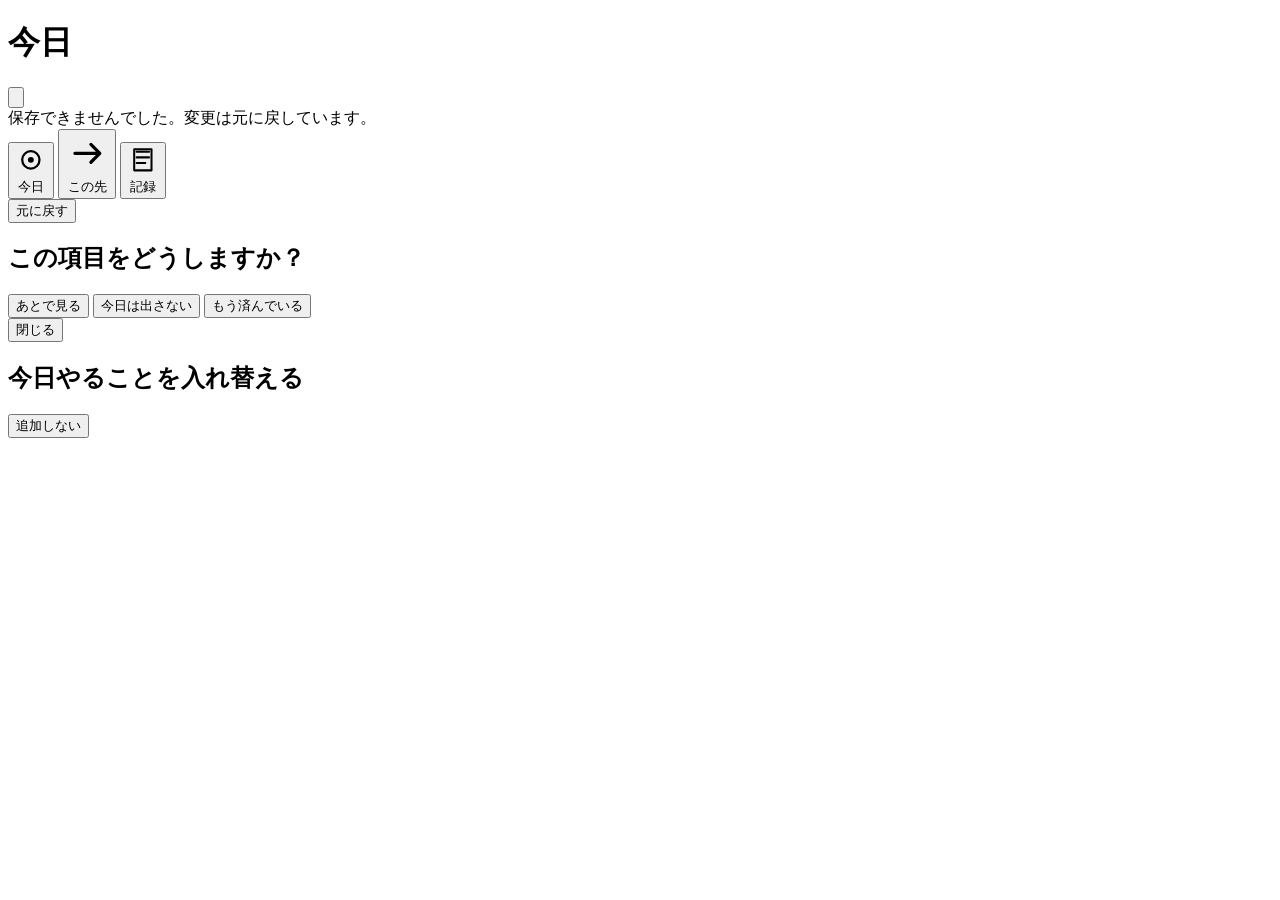
==== commit 9c2541dd: "Implement v0.3 mobile entry shell" ====
--- a/kajitori_minimal_pictogram_compact.html
+++ b/kajitori_minimal_pictogram_compact.html
@@ -4,7 +4,7 @@
   <meta charset="UTF-8" />
   <meta name="viewport" content="width=device-width, initial-scale=1, viewport-fit=cover" />
   <meta name="color-scheme" content="light" />
-  <meta name="theme-color" content="#748565" />
+  <meta name="theme-color" content="#6f8164" />
   <meta name="mobile-web-app-capable" content="yes" />
   <meta name="apple-mobile-web-app-capable" content="yes" />
   <meta name="apple-mobile-web-app-status-bar-style" content="default" />
@@ -12,101 +12,82 @@
   <link rel="manifest" href="./manifest.webmanifest" />
   <link rel="icon" type="image/svg+xml" href="./icons/icon.svg" />
   <link rel="apple-touch-icon" href="./icons/icon-180.png" />
-  <title>家事取りゲーム v0.2</title>
-  <style>
-    :root{--bg:#f4f0e9;--surface:#fbfaf7;--card:#fffdf9;--soft:#f3eee5;--line:#e6ded2;--ink:#38342f;--muted:#80786e;--sage:#748565;--sage-dark:#5f7151;--sage-soft:#eaf0e4;--amber:#a8793e;--amber-soft:#f5ead9;--danger:#9a5e50;--danger-soft:#f7e8e2;--shadow:0 10px 28px rgba(60,48,36,.07);--radius:20px;--font:"Hiragino Sans","Yu Gothic","Noto Sans JP",system-ui,-apple-system,sans-serif}
-    *{box-sizing:border-box}html,body{margin:0;min-height:100%;background:var(--bg);color:var(--ink);font-family:var(--font);font-size:14px}button,input,select{font:inherit}button{min-height:44px;cursor:pointer;-webkit-tap-highlight-color:transparent}button:focus-visible,input:focus-visible,select:focus-visible{outline:3px solid rgba(116,133,101,.28);outline-offset:2px}
-    .shell{width:min(100%,430px);min-height:100dvh;margin:0 auto;background:var(--surface);position:relative;display:flex;flex-direction:column;box-shadow:0 0 50px rgba(60,48,36,.08)}header{position:sticky;top:0;z-index:20;background:rgba(251,250,247,.96);backdrop-filter:blur(14px);border-bottom:1px solid rgba(230,222,210,.72);padding:calc(12px + env(safe-area-inset-top)) 18px 12px}.head-row{display:flex;align-items:center;justify-content:space-between;gap:12px}.brand{margin:0;font-size:18px;font-weight:750;letter-spacing:.05em}.brand small{display:block;margin-top:4px;font-size:11px;font-weight:650;letter-spacing:.03em;color:var(--muted)}.icon-btn{border:1px solid var(--line);background:#fff;color:var(--muted);border-radius:14px;padding:0 12px;min-width:44px}.save-error{display:none;margin-top:10px;border:1px solid #e6bfb3;background:var(--danger-soft);color:#78483e;border-radius:13px;padding:10px 12px;line-height:1.5;font-weight:650}.save-error.show{display:block}main{flex:1;padding:16px 16px calc(92px + env(safe-area-inset-bottom));overflow:auto}.view{display:none}.view.active{display:block}.section{margin:0 0 18px}.section-head{display:flex;align-items:flex-end;justify-content:space-between;gap:12px;margin:0 2px 10px}.section-head h2{margin:0;font-size:15px}.section-head span{font-size:12px;color:var(--muted)}.card{background:var(--card);border:1px solid var(--line);border-radius:var(--radius);box-shadow:var(--shadow);padding:16px}.muted{color:var(--muted)}
-    .capacity{display:grid;grid-template-columns:repeat(3,1fr);gap:8px}.capacity button{border:1px solid var(--line);background:#fff;border-radius:14px;color:var(--muted);padding:8px 5px;font-weight:700}.capacity button.active{background:var(--sage-soft);border-color:#cbd7c1;color:var(--sage-dark)}.capacity-note{margin:10px 2px 0;color:var(--muted);font-size:12px;line-height:1.55}.rest-zero{margin-top:10px;width:100%;border:1px dashed #cfc5b8;background:transparent;border-radius:14px;color:var(--muted)}
-    .question{background:linear-gradient(180deg,#fffdf9,#f7f3eb)}.eyebrow{font-size:11px;font-weight:800;color:var(--sage-dark);letter-spacing:.08em;text-transform:uppercase;margin-bottom:7px}.question h3,.current h3,.state-card h3,.forecast-card h3{margin:0;font-size:19px;line-height:1.4}.question p{margin:8px 0 0;color:var(--muted);line-height:1.6}.question-actions,.state-actions,.current-actions,.status-input,.forecast-actions{display:grid;gap:8px;margin-top:13px}.question-actions{grid-template-columns:1fr 1fr}.status-input{grid-template-columns:repeat(3,1fr)}.btn{border:1px solid var(--line);background:#fff;color:var(--ink);border-radius:14px;padding:10px 12px;font-weight:750}.btn.primary{background:var(--sage);border-color:var(--sage);color:#fff}.btn.soft{background:var(--soft);color:#5f574f}.btn.warn{background:var(--danger-soft);border-color:#ead0c6;color:#8a5347}.btn.ghost{background:transparent}.btn.small{min-height:44px;padding:8px 10px;font-size:13px}.btn:disabled{opacity:.45;cursor:not-allowed}.status-input .btn.selected{background:var(--sage-soft);border-color:#becdaf;color:var(--sage-dark)}
-    .current{border:2px solid #cfd8c5;background:linear-gradient(180deg,#fffdf9,#f7f9f3)}.current .action-label,.state-card .action-label{margin-top:8px;font-size:14px;font-weight:750;color:#5b554e}.reason-grid{display:grid;gap:8px;margin-top:13px}.reason{background:var(--soft);border-radius:13px;padding:10px 11px;line-height:1.5}.reason b{display:block;font-size:11px;color:var(--muted);margin-bottom:3px}.time{display:inline-flex;margin-top:10px;border:1px solid var(--line);border-radius:999px;padding:5px 9px;font-size:11px;color:var(--muted);background:#fff}.current-actions{grid-template-columns:1fr 1fr}.current-actions .primary{grid-column:1/-1}.state-list,.forecast-list,.loop-list,.growth-list,.deferred-list{display:grid;gap:10px}.state-card .headline-meta{margin-top:5px;font-size:11px;color:var(--muted)}.state-actions{grid-template-columns:repeat(3,1fr)}.state-actions .btn{padding:8px 5px;font-size:12px}.zero-card{text-align:center;padding:24px 18px;background:#faf7f1;border:1px dashed #d7ccbd;border-radius:var(--radius)}.zero-card h3{margin:0 0 8px;font-size:18px}.zero-card p{margin:0;color:var(--muted);line-height:1.65}.spontaneous{width:100%;border:1px solid #cfd9c6;background:var(--sage-soft);color:var(--sage-dark);border-radius:16px;font-weight:800}
-    details{border:1px solid var(--line);border-radius:16px;background:#fff}summary{min-height:44px;display:flex;align-items:center;padding:0 14px;font-weight:750;cursor:pointer}.details-body{padding:0 14px 14px}.deferred-row,.done-row{display:flex;align-items:center;justify-content:space-between;gap:10px;border-top:1px solid var(--line);padding:10px 0}.deferred-row:first-child,.done-row:first-child{border-top:0}.deferred-row span,.done-row span{line-height:1.45}.deferred-row button{flex:0 0 auto}.forecast-card .scope{display:inline-block;margin-bottom:7px;font-size:11px;font-weight:800;color:var(--amber);background:var(--amber-soft);border-radius:999px;padding:5px 8px}.forecast-card p{margin:8px 0 0;color:var(--muted);line-height:1.55}.forecast-actions{grid-template-columns:1fr}.loop{border:1px solid var(--line);border-radius:17px;padding:14px;background:#fff}.loop h3{margin:0 0 7px;font-size:15px}.loop p{margin:0;color:var(--muted);line-height:1.65}.growth-event{border-left:4px solid var(--sage);padding-left:13px}.growth-event h3{margin:0 0 5px;font-size:15px}.growth-event p{margin:0;color:var(--muted);line-height:1.55;font-size:12px}.growth-empty{padding:20px;border:1px dashed #d7ccbd;border-radius:17px;color:var(--muted);line-height:1.7;background:#faf7f1}
-    .bottom-nav{position:fixed;left:50%;transform:translateX(-50%);bottom:0;width:min(100%,430px);z-index:30;display:grid;grid-template-columns:repeat(4,1fr);gap:3px;padding:8px 10px calc(8px + env(safe-area-inset-bottom));background:rgba(251,250,247,.96);backdrop-filter:blur(16px);border-top:1px solid var(--line)}.tab{border:0;background:transparent;color:#92897e;border-radius:13px;padding:7px 2px;font-size:11px;font-weight:750}.tab .tab-icon{display:block;font-size:17px;line-height:1.2;margin-bottom:2px}.tab.active{color:var(--sage-dark);background:var(--sage-soft)}.toast{position:fixed;left:50%;transform:translate(-50%,20px);bottom:calc(82px + env(safe-area-inset-bottom));width:min(calc(100% - 28px),402px);z-index:60;background:#403a34;color:#fff;border-radius:15px;padding:11px 12px;display:flex;align-items:center;justify-content:space-between;gap:10px;opacity:0;pointer-events:none;transition:.18s}.toast.show{opacity:1;transform:translate(-50%,0);pointer-events:auto}.toast button{min-height:44px;border:0;border-radius:10px;background:#fff;color:#403a34;padding:6px 10px;font-weight:800}
-    .overlay{position:fixed;inset:0;z-index:80;background:rgba(52,46,40,.34);display:none;align-items:flex-end;justify-content:center}.overlay.show{display:flex}.sheet{width:min(100%,430px);max-height:90dvh;overflow:auto;background:var(--surface);border-radius:24px 24px 0 0;padding:20px 18px calc(22px + env(safe-area-inset-bottom));box-shadow:0 -18px 50px rgba(50,40,32,.15)}.sheet h2{margin:0 0 6px;font-size:20px}.sheet>p{margin:0 0 15px;color:var(--muted);line-height:1.6}.swap-list{display:grid;gap:8px}.swap-list button{text-align:left;border:1px solid var(--line);background:#fff;border-radius:14px;padding:11px 12px;color:var(--ink)}.onboarding{position:fixed;inset:0;z-index:100;background:var(--surface);display:none;overflow:auto}.onboarding.show{display:block}.onboarding-inner{width:min(100%,430px);margin:0 auto;padding:calc(22px + env(safe-area-inset-top)) 20px calc(30px + env(safe-area-inset-bottom))}.progress{font-size:12px;color:var(--muted);margin-bottom:28px}.onboarding h1{margin:0 0 8px;font-size:26px;line-height:1.35}.onboarding .lead{margin:0 0 24px;color:var(--muted);line-height:1.7}.field{margin:0 0 18px}.field label{display:block;font-weight:800;margin-bottom:8px}.field input[type=date],.field select{width:100%;min-height:48px;border:1px solid var(--line);border-radius:14px;background:#fff;padding:0 12px;color:var(--ink)}.toggle-row{display:flex;align-items:center;justify-content:space-between;gap:14px;border:1px solid var(--line);border-radius:15px;background:#fff;padding:12px 13px;margin-bottom:10px}.toggle-row input{width:22px;height:22px}.onboarding-actions{display:grid;grid-template-columns:1fr 1fr;gap:8px;margin-top:24px}.onboarding-actions .primary:last-child{grid-column:auto}.onboarding-actions.single{grid-template-columns:1fr}.settings-actions{margin-top:24px;padding-top:20px;border-top:1px solid var(--line)}
-    @media(min-width:600px){body{padding:24px}.shell{min-height:860px;height:860px;border-radius:32px;overflow:hidden}.bottom-nav{bottom:24px;border-radius:0 0 32px 32px}.overlay,.onboarding{padding:24px}.sheet{border-radius:24px}.onboarding-inner{min-height:calc(100dvh - 48px);background:var(--surface);border-radius:28px;box-shadow:var(--shadow)}}@media(prefers-reduced-motion:reduce){*{scroll-behavior:auto!important;transition:none!important;animation:none!important}}
-    @media(display-mode:standalone){body{padding:0}.shell{width:100%;min-height:100dvh;border-radius:0;box-shadow:none}.bottom-nav{width:100%}}
-  </style>
+  <title>家事取りゲーム v0.3</title>
+  <link rel="stylesheet" href="./kajitori_v03.css" />
 </head>
 <body>
   <div class="shell">
-    <header><div class="head-row"><div class="brand">家事取りゲーム<small id="headerSubtitle">状態から次の一手を選ぶ v0.2</small></div><button class="icon-btn" type="button" onclick="openSettings()" aria-label="設定を開く">設定</button></div><div id="saveError" class="save-error" role="alert">保存できませんでした。端末の空き容量やブラウザ設定を確認してください。変更は保存されていません。</div></header>
-    <main><section id="todayView" class="view active"></section><section id="forecastView" class="view"></section><section id="responsibleView" class="view"></section><section id="growthView" class="view"></section></main>
-    <nav class="bottom-nav" aria-label="主要ナビゲーション"><button class="tab active" data-tab="today" onclick="switchTab('today')"><span class="tab-icon">◉</span>今日</button><button class="tab" data-tab="forecast" onclick="switchTab('forecast')"><span class="tab-icon">→</span>先読み</button><button class="tab" data-tab="responsible" onclick="switchTab('responsible')"><span class="tab-icon">↻</span>担当</button><button class="tab" data-tab="growth" onclick="switchTab('growth')"><span class="tab-icon">◇</span>成長</button></nav>
+    <header class="topbar">
+      <div class="topbar-row">
+        <div>
+          <p id="screenKicker" class="screen-kicker"></p>
+          <h1 id="screenTitle" class="screen-title">今日</h1>
+          <p id="screenSubtitle" class="screen-subtitle"></p>
+        </div>
+        <button class="settings-button" type="button" onclick="openSettings()" aria-label="設定を開く">
+          <svg viewBox="0 0 24 24" fill="none" aria-hidden="true"><path d="M12 8.5a3.5 3.5 0 1 0 0 7 3.5 3.5 0 0 0 0-7Z" stroke="currentColor" stroke-width="1.8"/><path d="M19.2 13.2a7.6 7.6 0 0 0 .05-2.35l2-1.55-2-3.45-2.45.98a7.7 7.7 0 0 0-2.02-1.17L14.4 3h-4.02L10 5.66A7.7 7.7 0 0 0 7.98 6.83l-2.45-.98-2 3.45 2 1.55a7.6 7.6 0 0 0 .05 2.35l-2.05 1.58 2 3.45 2.5-1a7.8 7.8 0 0 0 1.97 1.13L10.38 21h4.02l.38-2.64a7.8 7.8 0 0 0 1.97-1.13l2.5 1 2-3.45-2.05-1.58Z" stroke="currentColor" stroke-width="1.45" stroke-linejoin="round"/></svg>
+        </button>
+      </div>
+      <div id="saveError" class="save-error" role="alert">保存できませんでした。変更は元に戻しています。</div>
+    </header>
+
+    <main id="mainScroll">
+      <section id="todayView" class="view active"></section>
+      <section id="forecastView" class="view"></section>
+      <section id="recordView" class="view"></section>
+    </main>
+
+    <nav class="bottom-nav" aria-label="主要ナビゲーション">
+      <button class="tab active" data-tab="today" type="button" onclick="switchTab('today')">
+        <svg viewBox="0 0 24 24" fill="none" aria-hidden="true"><circle cx="12" cy="12" r="7" stroke="currentColor" stroke-width="1.8"/><circle cx="12" cy="12" r="2.4" fill="currentColor"/></svg>
+        今日
+      </button>
+      <button class="tab" data-tab="forecast" type="button" onclick="switchTab('forecast')">
+        <svg viewBox="0 0 24 24" fill="none" aria-hidden="true"><path d="M5 12h13M14 7l5 5-5 5" stroke="currentColor" stroke-width="1.8" stroke-linecap="round" stroke-linejoin="round"/></svg>
+        この先
+      </button>
+      <button class="tab" data-tab="record" type="button" onclick="switchTab('record')">
+        <svg viewBox="0 0 24 24" fill="none" aria-hidden="true"><path d="M7 5.5h10M7 10h10M7 14.5h7M5 3.5h14v17H5z" stroke="currentColor" stroke-width="1.65" stroke-linecap="round" stroke-linejoin="round"/></svg>
+        記録
+      </button>
+    </nav>
   </div>
-  <div id="toast" class="toast" aria-live="polite"><span id="toastText"></span><button id="toastUndo" type="button" onclick="undoLast()">取り消す</button></div>
-  <div id="swapOverlay" class="overlay" role="dialog" aria-modal="true" aria-labelledby="swapTitle"><div class="sheet"><h2 id="swapTitle">今日の枠はいっぱいです</h2><p id="swapText">追加するなら、今ある1件を「今日のあとで」へ移します。</p><div id="swapList" class="swap-list"></div><button class="btn ghost" style="width:100%;margin-top:10px" type="button" onclick="closeSwap()">追加しない</button></div></div>
-  <div id="onboarding" class="onboarding" aria-live="polite"><div id="onboardingInner" class="onboarding-inner"></div></div>
-  <script>
-    'use strict';
-    const STORAGE_KEY='kajitori_stable_mvp_v2',V02_VERSION=2,CAPACITY_LIMIT={protect:1,normal:2,ahead:3},CAPACITY_LABEL={protect:'守る日',normal:'回す日',ahead:'先回り日'},STATE_LABEL={enough:'十分',soon:'そろそろ',out:'切れた'};
-    const QUESTION_AREAS=[{key:'night_set',label:'夜間セット'},{key:'diaper_stock',label:'オムツ在庫'}];
-    const TEMPLATES=[
-      {id:'tomorrow_plan',group:'schedule',priority:110,label:'明日の予定',action:'明日の予定を確認',minutes:5,fact:'明日の予定 今日未確認',reason:'前日に予定を持つと、朝の判断を減らせます。',close:'予定・持ち物・移動の不明点を閉じた',recurrence:'daily'},
-      {id:'night_set',group:'newborn',priority:100,label:'夜間セット',stateKey:'night_set',stateLabel:'夜間セット',action:'夜間セットを確認・必要なら補充',minutes:8,reason:'寝る前にそろえておくと、夜中に探さずに済みます。',close:'オムツ、ガーゼ、着替えが一か所にそろった',recurrence:'daily',evidence:'inventory',evidenceText:'夜間セットを切らす前に補充できた'},
-      {id:'daycare_bag',group:'daycare',priority:96,label:'次の登園セット',action:'次の登園セットを確認',minutes:8,fact:'次の登園セット 未確認',reason:'前日に差分を持つと、出発前の判断を減らせます。',close:'バッグ・着替え・必要物の差分を閉じた',recurrence:'daycareTomorrow',evidence:'deadline',evidenceText:'登園前に持ち物の準備を閉じた'},
-      {id:'diaper_stock',group:'stock',priority:90,label:'オムツ在庫',stateKey:'diaper_stock',stateLabel:'オムツ在庫',action:'オムツ在庫を確認・必要なら補充',minutes:5,reason:'不足する前に状態を持つと、買い足し判断を前倒しできます。',close:'今日の状態を確認し、必要なら補充まで閉じた',recurrence:'daily',evidence:'inventory',evidenceText:'オムツ在庫を切らす前に補充できた'},
-      {id:'meal_plan',group:'meal',priority:80,label:'夕食方針',action:'夕食の方針を決める',minutes:8,fact:'夕食方針 今日未決定',reason:'夕方に残る判断を、余力のある時間へ前倒しできます。',close:'作る・買う・残り物のどれにするか決めた',recurrence:'daily'},
-      {id:'laundry_next',group:'housework',priority:74,label:'洗濯',action:'洗濯の次工程を確認して進める',minutes:12,fact:'洗濯 次工程未確認',reason:'途中で止まりやすい工程を、次の一手まで閉じます。',close:'洗う・干す・乾燥・戻すの次工程が止まっていない',recurrence:'daily'},
-      {id:'rest_window',group:'care',priority:65,label:'休息枠',action:'家族の休息時間を1枠決める',minutes:5,fact:'休息枠 今日未設定',reason:'家事の件数ではなく、今日の余力を守るための時間も先に持ちます。',close:'中断されにくい時間帯を1つ決めた',recurrence:'daily'},
-      {id:'older_ten',group:'older_child',priority:62,label:'上の子との10分',action:'上の子と2人だけの10分を作る',minutes:10,fact:'上の子との10分 今日未設定',reason:'下の子対応が続く日に、1対1で過ごす時間を確保します。',close:'10分だけ一緒に過ごした',recurrence:'olderChild'},
-      {id:'next_size',group:'newborn',priority:54,label:'次サイズ',action:'オムツの次サイズを確認',minutes:5,fact:'次サイズ 今日未確認',reason:'月齢は断定ではなく、現在の様子を確認するきっかけにだけ使います。',close:'現在の様子を見て、買うか保留を決めた',recurrence:'weeklySunday'}
-    ];
-    const RESPONSIBLE_LOOPS=[['オムツ・消耗品','残量に気づく → 必要量を判断 → 調達 → 収納 → 次回確認'],['食事','方針決定 → 在庫確認 → 調達 → 準備 → 片付け'],['保育園','連絡確認 → 差分判断 → 準備 → 提出 → 補充'],['洗濯','回収 → 洗う → 乾かす → 畳む → 定位置へ戻す'],['予定','情報収集 → カレンダー反映 → 準備 → 当日対応 → 次回設定']];
-    let rootState=loadRootState(),activeTab='today',lastUndo=null,toastTimer=null,saveFailed=false,pendingSwap=null,onboardingStep=1,onboardingDraft=null,editingProfile=false,questionExpanded=false;
-    function deepClone(v){return JSON.parse(JSON.stringify(v))}function pad(n){return String(n).padStart(2,'0')}function dateKey(d=new Date()){return d.getFullYear()+'-'+pad(d.getMonth()+1)+'-'+pad(d.getDate())}function dateFromKey(k){return new Date(k+'T12:00:00')}function addDays(k,n){const d=dateFromKey(k);d.setDate(d.getDate()+n);return dateKey(d)}function formatShortDate(k){if(!k)return'未確認';const d=dateFromKey(k);return(d.getMonth()+1)+'/'+d.getDate()}function today(){return dateKey(new Date())}function nowIso(){return new Date().toISOString()}function dayOfWeek(k){return dateFromKey(k).getDay()}function isWeekday(k){const d=dayOfWeek(k);return d>=1&&d<=5}function templateById(id){return TEMPLATES.find(t=>t.id===id)}
-    function freshV02(){return{version:V02_VERSION,profile:{initialized:false,babyBirthdate:'',olderChild:false,daycare:false,feeding:'mixed',leaveEnd:'',rhythm:'all_day'},days:{},stateFacts:{},questionHistory:[],questionCooldownUntil:{},questionKnowStreak:{},evidenceEvents:[],spontaneous:[]}}function freshDay(){return{capacity:'normal',restOnly:false,planIds:[],status:{},currentId:null,questionKey:null,questionAnswered:false}}
-    function loadRootState(){let root=null;try{const raw=localStorage.getItem(STORAGE_KEY);if(raw){const p=JSON.parse(raw);if(p&&typeof p==='object'&&!Array.isArray(p))root=p}}catch(e){}if(!root)root={tasksByDate:{},missedLog:[],retryQueue:[]};if(!root.v02||root.v02.version!==V02_VERSION)root.v02=freshV02();normalizeV02(root.v02);return root}
-    function normalizeV02(v){const b=freshV02();v.profile=Object.assign(b.profile,v.profile||{});v.days=v.days||{};v.stateFacts=v.stateFacts||{};v.questionHistory=Array.isArray(v.questionHistory)?v.questionHistory:[];v.questionCooldownUntil=v.questionCooldownUntil||{};v.questionKnowStreak=v.questionKnowStreak||{};v.evidenceEvents=Array.isArray(v.evidenceEvents)?v.evidenceEvents:[];v.spontaneous=Array.isArray(v.spontaneous)?v.spontaneous:[]}
-    function saveRootState(){try{localStorage.setItem(STORAGE_KEY,JSON.stringify(rootState));saveFailed=false;document.getElementById('saveError')?.classList.remove('show');return true}catch(e){saveFailed=true;document.getElementById('saveError')?.classList.add('show');return false}}
-    function mutate(label,fn,undoable=true){const before=deepClone(rootState.v02);fn();if(!saveRootState()){rootState.v02=before;renderAll();document.getElementById('saveError')?.classList.add('show');return false}if(undoable)lastUndo={label,before};renderAll();showToast(label,undoable);return true}
-    function undoLast(){if(!lastUndo)return;const current=deepClone(rootState.v02);rootState.v02=lastUndo.before;if(!saveRootState()){rootState.v02=current;renderAll();document.getElementById('saveError')?.classList.add('show');return}const label=lastUndo.label;lastUndo=null;renderAll();showToast(label+'を取り消しました',false)}
-    function showToast(text,withUndo=false){const toast=document.getElementById('toast');document.getElementById('toastText').textContent=text;document.getElementById('toastUndo').style.display=withUndo?'block':'none';toast.classList.add('show');clearTimeout(toastTimer);toastTimer=setTimeout(()=>toast.classList.remove('show'),withUndo?5500:2800)}
-    function ensureTodayDay(){const v=rootState.v02,key=today();if(!v.days[key])v.days[key]=freshDay();const d=v.days[key];d.planIds=Array.isArray(d.planIds)?d.planIds:[];d.status=d.status||{};if(!d.capacity||!CAPACITY_LIMIT[d.capacity])d.capacity='normal';if(typeof d.restOnly!=='boolean')d.restOnly=false;if(v.profile.initialized){if(!d.questionKey&&!d.questionAnswered)d.questionKey=pickQuestionKey(key);ensurePlanForCapacity(d,key);enforceCapacity(d)}return d}
-    function capacityLimit(d){return d.restOnly?0:CAPACITY_LIMIT[d.capacity]}function activeIds(d){return d.planIds.filter(id=>d.status[id]==='active')}function activeCount(d){return activeIds(d).length}
-    function templateEligible(t,key=today()){const p=rootState.v02.profile;if(t.recurrence==='daily')return true;if(t.recurrence==='olderChild')return!!p.olderChild;if(t.recurrence==='daycareTomorrow')return!!p.daycare&&isWeekday(addDays(key,1));if(t.recurrence==='weeklySunday')return dayOfWeek(key)===0;return true}
-    function candidateScore(t,d){const g=d.planIds.map(id=>templateById(id)?.group).filter(Boolean);return t.priority-(g.includes(t.group)?18:0)}function nextCandidate(d,key=today()){return TEMPLATES.filter(t=>templateEligible(t,key)&&!d.planIds.includes(t.id)).sort((a,b)=>candidateScore(b,d)-candidateScore(a,d))[0]||null}
-    function ensurePlanForCapacity(d,key=today()){const l=capacityLimit(d);while(d.planIds.length<l){const t=nextCandidate(d,key);if(!t)break;d.planIds.push(t.id);d.status[t.id]='active'}}
-    function enforceCapacity(d){const l=capacityLimit(d),ids=activeIds(d);if(ids.length<=l)return;const ordered=ids.filter(id=>id===d.currentId).concat(ids.filter(id=>id!==d.currentId));while(activeCount(d)>l&&ordered.length){const id=ordered.pop();d.status[id]='deferred';if(d.currentId===id)d.currentId=null}}
-    function setCapacity(v){if(!CAPACITY_LIMIT[v])return;mutate('余力を「'+CAPACITY_LABEL[v]+'」にしました',()=>{const d=ensureTodayDay();d.capacity=v;d.restOnly=false;enforceCapacity(d);ensurePlanForCapacity(d)},false)}
-    function chooseZeroDay(){mutate('今日は0件で守る日にしました',()=>{const d=ensureTodayDay();d.capacity='protect';d.restOnly=true;activeIds(d).forEach(id=>d.status[id]='deferred');d.currentId=null},false)}
-    function startAction(id){const d=ensureTodayDay();if(d.status[id]!=='active')return;mutate('現在の一手を選びました',()=>{ensureTodayDay().currentId=id},false)}
-    function deferItem(id){mutate('「今日のあとで」へ移しました',()=>{const d=ensureTodayDay();if(d.status[id]!=='active')return;d.status[id]='deferred';if(d.currentId===id)d.currentId=null})}function dismissItem(id){mutate('今日は見送るにしました',()=>{const d=ensureTodayDay();if(d.status[id]!=='active')return;d.status[id]='dismissed';if(d.currentId===id)d.currentId=null})}function alreadyDone(id){mutate('もう済んでいたとして閉じました',()=>{const d=ensureTodayDay();if(d.status[id]!=='active')return;d.status[id]='already';if(d.currentId===id)d.currentId=null})}
-    function completeCurrent(){const d=ensureTodayDay(),id=d.currentId;if(!id||d.status[id]!=='active')return;mutate('完了しました',()=>{const x=ensureTodayDay(),t=templateById(id);maybeCreateEvidence(t);x.status[id]='done';x.currentId=null})}
-    function setCurrentState(v){const d=ensureTodayDay(),t=templateById(d.currentId);if(!t?.stateKey||!STATE_LABEL[v])return;mutate(t.stateLabel+'を「'+STATE_LABEL[v]+'」で記録しました',()=>setStateFact(t.stateKey,v))}
-    function setStateFact(k,v){rootState.v02.stateFacts[k]={value:v,checkedDate:today(),checkedAt:nowIso()};rootState.v02.questionCooldownUntil[k]='';rootState.v02.questionKnowStreak[k]=0}
-    function stateHeadline(t){if(!t.stateKey)return t.fact||t.label;const f=rootState.v02.stateFacts[t.stateKey];if(f&&f.checkedDate===today())return t.stateLabel+' '+STATE_LABEL[f.value];if(f?.checkedDate)return t.stateLabel+' 最終確認: '+formatShortDate(f.checkedDate);return t.stateLabel+' 今日未確認'}
-    function maybeCreateEvidence(t){if(!t?.evidence)return;const v=rootState.v02,key=today(),id=key+'-'+t.id+'-'+t.evidence;if(v.evidenceEvents.some(e=>e.id===id))return;if(t.evidence==='inventory'){const f=v.stateFacts[t.stateKey];if(!f||f.checkedDate!==key||f.value!=='soon')return}if(t.evidence==='deadline'){const due=deadlineFor(t,key);if(!due||new Date()>=due)return}v.evidenceEvents.push({id,date:key,createdAt:nowIso(),type:t.evidence,templateId:t.id,text:t.evidenceText})}
-    function deadlineFor(t,key){if(t.id==='daycare_bag'&&rootState.v02.profile.daycare){const tom=addDays(key,1);if(!isWeekday(tom))return null;return new Date(tom+'T08:00:00')}return null}
-    function addSpontaneous(){mutate('気づきを記録しました',()=>rootState.v02.spontaneous.push({id:'s-'+Date.now(),date:today(),createdAt:nowIso()}))}
-    function pickQuestionKey(key){const v=rootState.v02,eligible=QUESTION_AREAS.filter(a=>{const until=v.questionCooldownUntil[a.key];return!until||key>until});if(!eligible.length)return null;return eligible.slice().sort((a,b)=>questionCount(a.key)-questionCount(b.key))[0]?.key||null}function questionCount(k){return rootState.v02.questionHistory.filter(h=>h.key===k).length}function questionArea(k){return QUESTION_AREAS.find(a=>a.key===k)}
-    function answerKnow(){const d=ensureTodayDay();if(d.questionAnswered||!d.questionKey)return;const key=d.questionKey;mutate('「分かる」を記録しました',()=>{const x=ensureTodayDay(),v=rootState.v02;v.questionHistory.push({date:today(),key,answer:'know',at:nowIso()});v.questionKnowStreak[key]=(v.questionKnowStreak[key]||0)+1;if(v.questionKnowStreak[key]>=2)v.questionCooldownUntil[key]=addDays(today(),3);x.questionAnswered=true;questionExpanded=false},false)}function expandQuestion(){questionExpanded=true;renderToday()}function closeQuestionState(){questionExpanded=false;renderToday()}
-    function answerQuestionState(value){const d=ensureTodayDay(),key=d.questionKey;if(!key||!STATE_LABEL[value])return;mutate(questionArea(key).label+'を「'+STATE_LABEL[value]+'」で記録しました',()=>{const x=ensureTodayDay(),v=rootState.v02;setStateFact(key,value);v.questionHistory.push({date:today(),key,answer:'check',value,at:nowIso()});v.questionCooldownUntil[key]='';x.questionAnswered=true;questionExpanded=false})}
-    function restoreDeferred(id){const d=ensureTodayDay();if(d.status[id]!=='deferred')return;if(d.restOnly||capacityLimit(d)===0){showToast('今日は0件で守る設定です。余力を変えると戻せます',false);return}if(activeCount(d)<capacityLimit(d)){mutate('今日の枠へ戻しました',()=>ensureTodayDay().status[id]='active');return}pendingSwap={type:'restore',id};renderSwap()}
-    function forecastItems(){const p=rootState.v02.profile,items=[];if(p.daycare&&isWeekday(addDays(today(),1)))items.push({scope:'明日',target:'daycare_bag',title:'次の登園セットを前日に持つ',text:'バッグや着替えの差分を、出発前ではなく今日のうちに確認します。'});if(p.babyBirthdate&&ageMonths()>=2)items.push({scope:'この先',target:'next_size',title:'次サイズを一度確認する',text:'月齢だけで決めず、現在の様子を見て買うか保留を判断します。'});if(p.olderChild)items.push({scope:'今日〜今週',target:'older_ten',title:'上の子と2人だけの10分',text:'結果を求めず、1対1で過ごす時間だけを先に持ちます。'});items.push({scope:'今週',target:'diaper_stock',title:'オムツ在庫の状態を持つ',text:'個数ではなく「十分 / そろそろ / 切れた」の3段階だけ確認します。'});items.push({scope:'明日',target:'meal_plan',title:'夕食方針を早めに持つ',text:'夕方に残りやすい判断を、前倒しする候補です。'});return items.filter((x,i,a)=>a.findIndex(y=>y.target===x.target)===i).slice(0,3)}
-    function addForecast(target){const d=ensureTodayDay(),s=d.status[target];if(s==='active'){showToast('すでに今日の枠にあります',false);return}if(s==='done'||s==='already'){showToast('今日はすでに閉じています',false);return}if(s==='dismissed'){showToast('今日は見送るにしています。明日また条件から判定します',false);return}if(s==='deferred'){restoreDeferred(target);return}if(d.restOnly||capacityLimit(d)===0){showToast('今日は0件で守る設定です。余力を変えてから追加できます',false);return}if(activeCount(d)<capacityLimit(d)){mutate('先読みを今日へ入れました',()=>{const x=ensureTodayDay();if(!x.planIds.includes(target))x.planIds.push(target);x.status[target]='active'});return}pendingSwap={type:'add',id:target};renderSwap()}
-    function renderSwap(){if(!pendingSwap)return;const target=templateById(pendingSwap.id),d=ensureTodayDay();document.getElementById('swapText').textContent='「'+(target?.action||'この候補')+'」を入れるなら、今ある1件を「今日のあとで」へ移します。';document.getElementById('swapList').innerHTML=activeIds(d).map(id=>{const t=templateById(id);return'<button type="button" onclick="swapIntoToday(\''+id+'\')"><strong>'+escapeHtml(stateHeadline(t))+'</strong><br><span class="muted">'+escapeHtml(t.action)+'をあとでへ</span></button>'}).join('');document.getElementById('swapOverlay').classList.add('show')}
-    function swapIntoToday(oldId){if(!pendingSwap)return;const p=deepClone(pendingSwap);closeSwap();mutate('今日の枠を入れ替えました',()=>{const d=ensureTodayDay();if(d.status[oldId]==='active')d.status[oldId]='deferred';if(d.currentId===oldId)d.currentId=null;if(!d.planIds.includes(p.id))d.planIds.push(p.id);d.status[p.id]='active'})}function closeSwap(){pendingSwap=null;document.getElementById('swapOverlay').classList.remove('show')}
-    function switchTab(tab){if(!['today','forecast','responsible','growth'].includes(tab))return;activeTab=tab;renderTabs()}function renderTabs(){const map={today:'todayView',forecast:'forecastView',responsible:'responsibleView',growth:'growthView'};Object.entries(map).forEach(([k,id])=>document.getElementById(id).classList.toggle('active',k===activeTab));document.querySelectorAll('.tab').forEach(b=>b.classList.toggle('active',b.dataset.tab===activeTab));if(activeTab==='today')renderToday();if(activeTab==='forecast')renderForecast();if(activeTab==='responsible')renderResponsible();if(activeTab==='growth')renderGrowth()}
-    function renderToday(){if(!rootState.v02.profile.initialized)return;const host=document.getElementById('todayView'),d=ensureTodayDay(),current=d.currentId&&d.status[d.currentId]==='active'?templateById(d.currentId):null,candidates=activeIds(d).filter(id=>id!==d.currentId).map(templateById).filter(Boolean),deferred=d.planIds.filter(id=>d.status[id]==='deferred').map(templateById).filter(Boolean),done=d.planIds.filter(id=>d.status[id]==='done'||d.status[id]==='already').map(templateById).filter(Boolean),limit=capacityLimit(d);host.innerHTML='<div class="section"><div class="section-head"><h2>今日の余力</h2><span>アクティブ '+activeCount(d)+' / '+limit+'</span></div>'+renderCapacity(d)+'</div>'+renderQuestion(d)+'<div class="section"><div class="section-head"><h2>'+(current?'現在の一手':'今日の候補')+'</h2><span>自動開始しません</span></div>'+(current?renderCurrent(current):renderNoCurrent(d,candidates.length))+'</div>'+(candidates.length?'<div class="section"><div class="section-head"><h2>ほかの候補</h2><span>自分で選ぶ</span></div><div class="state-list">'+candidates.map(renderStateCard).join('')+'</div></div>':'')+'<div class="section"><button class="spontaneous" type="button" onclick="addSpontaneous()">提案になかったことに気づいた</button></div>'+(deferred.length?renderDeferred(deferred):'')+(done.length?renderDone(done):'')}
-    function renderCapacity(d){const buttons=['protect','normal','ahead'].map(k=>'<button type="button" class="'+(d.capacity===k&&!d.restOnly?'active':'')+'" onclick="setCapacity(\''+k+'\')">'+CAPACITY_LABEL[k]+'<br><small>'+({protect:'0〜1件',normal:'最大2件',ahead:'最大3件'}[k])+'</small></button>').join('');return'<div class="capacity">'+buttons+'</div><div class="capacity-note">余力を下げても失敗扱いしません。超過分は「今日のあとで」へ移ります。</div><button class="rest-zero" type="button" onclick="chooseZeroDay()">今日は0件で守る</button>'}
-    function renderQuestion(d){if(d.questionAnswered)return'<div class="section"><div class="card question"><div class="eyebrow">任意の1日1問</div><strong>今日は回答済みです。</strong><p>回答数や連続日数は評価しません。</p></div></div>';if(!d.questionKey)return'<div class="section"><div class="card question"><div class="eyebrow">任意の1日1問</div><strong>今日は状態確認の質問を休みます。</strong><p>把握できている領域は、固定ルールで3日だけ質問候補から外れます。</p></div></div>';const a=questionArea(d.questionKey);let actions=questionExpanded?'<div class="status-input">'+Object.keys(STATE_LABEL).map(v=>'<button class="btn" type="button" onclick="answerQuestionState(\''+v+'\')">'+STATE_LABEL[v]+'</button>').join('')+'</div><button class="btn ghost" style="width:100%;margin-top:8px" type="button" onclick="closeQuestionState()">今は閉じる</button>':'<div class="question-actions"><button class="btn" type="button" onclick="answerKnow()">分かる</button><button class="btn primary" type="button" onclick="expandQuestion()">見てくる</button></div>';return'<div class="section"><div class="card question"><div class="eyebrow">任意の1日1問</div><h3>今、'+escapeHtml(a.label)+'の残りはパッと分かりますか？</h3><p>「分かる」は把握の記録だけ。現在状態を確認したことにはしません。</p>'+actions+'</div></div>'}
-    function renderNoCurrent(d,n){if(activeCount(d)===0){if(d.restOnly)return'<div class="zero-card"><h3>今日は増やさなくて大丈夫</h3><p>必要な育児と休息で十分です。先読みは閉じたままでかまいません。</p></div>';if(d.planIds.length&&n===0)return'<div class="zero-card"><h3>今日のアクティブ候補はありません</h3><p>完了・あとで・見送りは評価しません。必要なら「今日のあとで」から戻せます。</p></div>'}if(n>0)return'<div class="card" style="padding:14px"><strong>次の候補から「今やる」を選んでください。</strong><p class="muted" style="margin:6px 0 0;line-height:1.6">優先候補は見せますが、自動では開始しません。</p></div>';return'<div class="zero-card"><h3>今日は増やさなくて大丈夫</h3><p>必要なことが増えたら、先読みから自分で追加できます。</p></div>'}
-    function renderCurrent(t){const f=rootState.v02.stateFacts[t.stateKey],selected=f?.checkedDate===today()?f.value:'',controls=t.stateKey?'<div class="status-input">'+Object.keys(STATE_LABEL).map(v=>'<button class="btn '+(selected===v?'selected':'')+'" type="button" onclick="setCurrentState(\''+v+'\')">'+STATE_LABEL[v]+'</button>').join('')+'</div>':'';return'<div class="card current"><div class="eyebrow">状態事実</div><h3>'+escapeHtml(stateHeadline(t))+'</h3><div class="action-label">→ '+escapeHtml(t.action)+'</div>'+renderReason(t)+controls+'<div class="current-actions"><button class="btn primary" type="button" onclick="completeCurrent()">完了</button><button class="btn soft" type="button" onclick="deferItem(\''+t.id+'\')">あとで</button><button class="btn warn" type="button" onclick="dismissItem(\''+t.id+'\')">今日は見送る</button><button class="btn ghost" type="button" onclick="alreadyDone(\''+t.id+'\')">もう済んでいた</button></div></div>'}
-    function renderStateCard(t){return'<div class="card state-card"><div class="eyebrow">状態事実</div><h3>'+escapeHtml(stateHeadline(t))+'</h3><div class="action-label">→ '+escapeHtml(t.action)+'</div>'+renderReason(t)+'<div class="state-actions"><button class="btn primary small" type="button" onclick="startAction(\''+t.id+'\')">今やる</button><button class="btn soft small" type="button" onclick="deferItem(\''+t.id+'\')">あとで</button><button class="btn ghost small" type="button" onclick="alreadyDone(\''+t.id+'\')">もう済んでいた</button></div></div>'}
-    function renderReason(t){return'<div class="reason-grid"><div class="reason"><b>今やる理由</b>'+escapeHtml(dynamicReason(t))+'</div><div class="reason"><b>終わりの条件</b>'+escapeHtml(t.close)+'</div></div><span class="time">目安 '+t.minutes+'分</span>'}function dynamicReason(t){if(t.id==='next_size'&&rootState.v02.profile.babyBirthdate)return'生後約'+ageMonths()+'か月。月齢は目安にとどめ、現在の様子を確認するきっかけにします。';return t.reason}
-    function renderDeferred(items){return'<div class="section"><details open><summary>今日のあとで（'+items.length+'）</summary><div class="details-body deferred-list">'+items.map(t=>'<div class="deferred-row"><span><strong>'+escapeHtml(t.label)+'</strong><br><small class="muted">同日中に自動再提示しません</small></span><button class="btn small" type="button" onclick="restoreDeferred(\''+t.id+'\')">戻す</button></div>').join('')+'</div></details></div>'}function renderDone(items){return'<div class="section"><details><summary>今日できたこと</summary><div class="details-body">'+items.map(t=>'<div class="done-row"><span>'+escapeHtml(t.label)+'</span></div>').join('')+'</div></details></div>'}
-    function renderForecast(){const host=document.getElementById('forecastView'),d=ensureTodayDay();host.innerHTML='<div class="section"><div class="section-head"><h2>先読み</h2><span>最大3件</span></div><p class="muted" style="margin:0 2px 12px;line-height:1.65">自動で今日へ入れません。必要だと思ったものだけ、自分で今日の枠へ移せます。</p><div class="forecast-list">'+forecastItems().map(i=>{const s=d.status[i.target];let label='今日準備へ入れる',disabled='';if(s==='active'){label='今日にあります';disabled='disabled'}if(s==='done'||s==='already'){label='今日は閉じています';disabled='disabled'}return'<div class="card forecast-card"><span class="scope">'+escapeHtml(i.scope)+'</span><h3>'+escapeHtml(i.title)+'</h3><p>'+escapeHtml(i.text)+'</p><div class="forecast-actions"><button class="btn primary" '+disabled+' type="button" onclick="addForecast(\''+i.target+'\')">'+label+'</button></div></div>'}).join('')+'</div></div>'}
-    function renderResponsible(){const p=rootState.v02.profile,loops=RESPONSIBLE_LOOPS.filter(r=>r[0]!=='保育園'||p.daycare);document.getElementById('responsibleView').innerHTML='<div class="section"><div class="section-head"><h2>担当領域の完結ループ</h2><span>v0.2は閲覧のみ</span></div><p class="muted" style="margin:0 2px 12px;line-height:1.65">作業を取るだけでなく、気づきから次回確認まで閉じる単位を見ます。担当認定や採点はしません。</p><div class="loop-list">'+loops.map(r=>'<div class="loop"><h3>'+escapeHtml(r[0])+'</h3><p>'+escapeHtml(r[1])+'</p></div>').join('')+'</div></div>'}
-    function renderGrowth(){const v=rootState.v02,e=v.evidenceEvents.slice().sort((a,b)=>b.createdAt.localeCompare(a.createdAt)),s=v.spontaneous.slice().sort((a,b)=>b.createdAt.localeCompare(a.createdAt));let html='<div class="section"><div class="section-head"><h2>この家で起きなかった困りごと</h2><span>証拠がある時だけ</span></div>';html+=!e.length?'<div class="growth-empty">根拠がそろった出来事だけ、ここに残ります。記録がない期間を「0回だった」とは数えません。</div>':'<div class="growth-list">'+e.map(x=>'<div class="card growth-event"><h3>'+escapeHtml(x.text)+'</h3><p>'+formatShortDate(x.date)+' ・ 状態/期限と完了記録がつながった出来事</p></div>').join('')+'</div>';html+='</div><div class="section"><div class="section-head"><h2>自分で気づけた</h2><span>点数にしない</span></div>';html+=!s.length?'<div class="growth-empty">提案より先に必要事項へ気づいた時だけ、今日画面から1タップで残せます。</div>':'<div class="growth-list">'+s.map(x=>'<div class="card growth-event"><h3>提案になかった必要事項に気づいた</h3><p>'+formatShortDate(x.date)+' ・ 詳細入力なし</p></div>').join('')+'</div>';document.getElementById('growthView').innerHTML=html+'</div>'}
-    function ageMonths(){const raw=rootState.v02.profile.babyBirthdate;if(!raw)return 0;const b=new Date(raw+'T12:00:00'),n=new Date();let m=(n.getFullYear()-b.getFullYear())*12+(n.getMonth()-b.getMonth());if(n.getDate()<b.getDate())m--;return Math.max(0,m)}function escapeHtml(v){return String(v??'').replace(/[&<>'"]/g,ch=>({'&':'&amp;','<':'&lt;','>':'&gt;',"'":'&#39;','"':'&quot;'}[ch]))}
-    function renderAll(){ensureTodayDay();document.getElementById('saveError').classList.toggle('show',saveFailed);renderTabs();renderHeader()}function renderHeader(){const p=rootState.v02.profile;let s='状態から次の一手を選ぶ v0.2';if(p.initialized&&p.babyBirthdate)s='生後約'+ageMonths()+'か月 ・ v0.2';document.getElementById('headerSubtitle').textContent=s}
-    function openSettings(){editingProfile=true;onboardingStep=1;onboardingDraft=deepClone(rootState.v02.profile);renderOnboarding()}function startOnboarding(){editingProfile=false;onboardingStep=1;onboardingDraft=deepClone(rootState.v02.profile);renderOnboarding()}
-    function renderOnboarding(){const overlay=document.getElementById('onboarding'),host=document.getElementById('onboardingInner'),d=onboardingDraft||deepClone(rootState.v02.profile);overlay.classList.add('show');if(onboardingStep===1)host.innerHTML='<div class="progress">1 / 3</div><h1>赤ちゃんの時期を設定</h1><p class="lead">月齢は提案のきっかけにだけ使います。分からなければ空欄で進められます。</p><div class="field"><label for="babyBirthdate">誕生日</label><input id="babyBirthdate" type="date" max="'+today()+'" value="'+escapeHtml(d.babyBirthdate)+'"></div><div class="onboarding-actions '+(editingProfile?'':'single')+'">'+(editingProfile?'<button class="btn" type="button" onclick="closeOnboarding()">閉じる</button>':'')+'<button class="btn primary" type="button" onclick="nextOnboarding1()">次へ</button></div>';else if(onboardingStep===2)host.innerHTML='<div class="progress">2 / 3</div><h1>当てはまるものだけ</h1><p class="lead">該当しない家庭へ、上の子・保育園の候補を出さないための設定です。</p><label class="toggle-row"><span><strong>上の子がいる</strong><br><small class="muted">上の子向け候補を有効化</small></span><input id="olderChild" type="checkbox" '+(d.olderChild?'checked':'')+'></label><label class="toggle-row"><span><strong>保育園を利用</strong><br><small class="muted">登園準備の先読みを有効化</small></span><input id="daycare" type="checkbox" '+(d.daycare?'checked':'')+'></label><div class="field" style="margin-top:18px"><label for="feeding">授乳方法</label><select id="feeding"><option value="mixed" '+(d.feeding==='mixed'?'selected':'')+'>混合・未固定</option><option value="formula" '+(d.feeding==='formula'?'selected':'')+'>ミルク中心</option><option value="breast" '+(d.feeding==='breast'?'selected':'')+'>母乳中心</option><option value="other" '+(d.feeding==='other'?'selected':'')+'>その他 / 後で</option></select></div><div class="onboarding-actions"><button class="btn" type="button" onclick="backOnboarding()">戻る</button><button class="btn primary" type="button" onclick="nextOnboarding2()">次へ</button></div>';else host.innerHTML='<div class="progress">3 / 3</div><h1>生活の枠だけ設定</h1><p class="lead">通知設定や担当認定はここでは求めません。</p><div class="field"><label for="leaveEnd">育休終了予定（任意）</label><input id="leaveEnd" type="date" value="'+escapeHtml(d.leaveEnd)+'"></div><div class="field"><label for="rhythm">日中の使い方</label><select id="rhythm"><option value="all_day" '+(d.rhythm==='all_day'?'selected':'')+'>日中も家庭運営を担う</option><option value="split" '+(d.rhythm==='split'?'selected':'')+'>時間帯を分けて使う</option><option value="later" '+(d.rhythm==='later'?'selected':'')+'>後で調整する</option></select></div><div class="onboarding-actions"><button class="btn" type="button" onclick="backOnboarding()">戻る</button><button class="btn primary" type="button" onclick="finishOnboarding()">今日へ進む</button></div>'+(editingProfile?'<div class="settings-actions"><button class="btn warn" style="width:100%" type="button" onclick="resetV02()">v0.2の記録だけ初期化</button><p class="muted" style="font-size:12px;line-height:1.6">旧版のtasksByDate / missedLog / retryQueueは削除しません。</p></div>':'')}
-    function nextOnboarding1(){onboardingDraft.babyBirthdate=document.getElementById('babyBirthdate').value||'';onboardingStep=2;renderOnboarding()}function nextOnboarding2(){onboardingDraft.olderChild=document.getElementById('olderChild').checked;onboardingDraft.daycare=document.getElementById('daycare').checked;onboardingDraft.feeding=document.getElementById('feeding').value;onboardingStep=3;renderOnboarding()}function backOnboarding(){onboardingStep=Math.max(1,onboardingStep-1);renderOnboarding()}function closeOnboarding(){document.getElementById('onboarding').classList.remove('show');editingProfile=false}
-    function finishOnboarding(){onboardingDraft.leaveEnd=document.getElementById('leaveEnd').value||'';onboardingDraft.rhythm=document.getElementById('rhythm').value;onboardingDraft.initialized=true;const was=rootState.v02.profile.initialized;mutate(was?'設定を更新しました':'初回設定を保存しました',()=>{rootState.v02.profile=deepClone(onboardingDraft);const d=ensureTodayDay();if(!was&&d.planIds.length===0)ensurePlanForCapacity(d)},false);if(rootState.v02.profile.initialized){document.getElementById('onboarding').classList.remove('show');editingProfile=false;activeTab='today';renderAll()}}
-    function resetV02(){if(!confirm('v0.2の設定と記録だけを初期化します。旧版の保存データは残します。'))return;const prev=deepClone(rootState.v02);rootState.v02=freshV02();if(!saveRootState()){rootState.v02=prev;renderAll();document.getElementById('saveError').classList.add('show');return}lastUndo=null;closeOnboarding();startOnboarding();showToast('v0.2だけ初期化しました',false)}
-    function boot(){normalizeV02(rootState.v02);if(!saveRootState())document.getElementById('saveError').classList.add('show');if(!rootState.v02.profile.initialized)startOnboarding();else{ensureTodayDay();saveRootState();renderAll()}}boot();
-    if('serviceWorker' in navigator && window.isSecureContext){window.addEventListener('load',()=>navigator.serviceWorker.register('./sw.js',{scope:'./'}).catch(()=>{}))}
-  </script>
+
+  <div id="toast" class="toast" aria-live="polite">
+    <span id="toastText"></span>
+    <button id="toastUndo" type="button" onclick="undoLast()">元に戻す</button>
+  </div>
+
+  <div id="actionOverlay" class="overlay" role="dialog" aria-modal="true" aria-labelledby="actionTitle">
+    <div class="sheet">
+      <div class="sheet-handle"></div>
+      <h2 id="actionTitle">この項目をどうしますか？</h2>
+      <p id="actionText"></p>
+      <div class="sheet-actions">
+        <button class="secondary-button" type="button" onclick="deferSelected()">あとで見る</button>
+        <button class="ghost-button" type="button" onclick="dismissSelected()">今日は出さない</button>
+        <button class="ghost-button" type="button" onclick="alreadyDoneSelected()">もう済んでいる</button>
+      </div>
+      <button class="ghost-button cancel" type="button" onclick="closeActionMenu()">閉じる</button>
+    </div>
+  </div>
+
+  <div id="swapOverlay" class="overlay" role="dialog" aria-modal="true" aria-labelledby="swapTitle">
+    <div class="sheet">
+      <div class="sheet-handle"></div>
+      <h2 id="swapTitle">今日やることを入れ替える</h2>
+      <p id="swapText"></p>
+      <div id="swapList" class="sheet-actions"></div>
+      <button class="ghost-button cancel" type="button" onclick="closeSwap()">追加しない</button>
+    </div>
+  </div>
+
+  <div id="onboarding" class="onboarding" aria-live="polite">
+    <div id="onboardingInner" class="onboarding-inner"></div>
+  </div>
+
+  <script src="./kajitori_v03_core.js"></script>
+  <script src="./kajitori_v03_actions.js"></script>
+  <script src="./kajitori_v03_ui.js"></script>
 </body>
 </html>
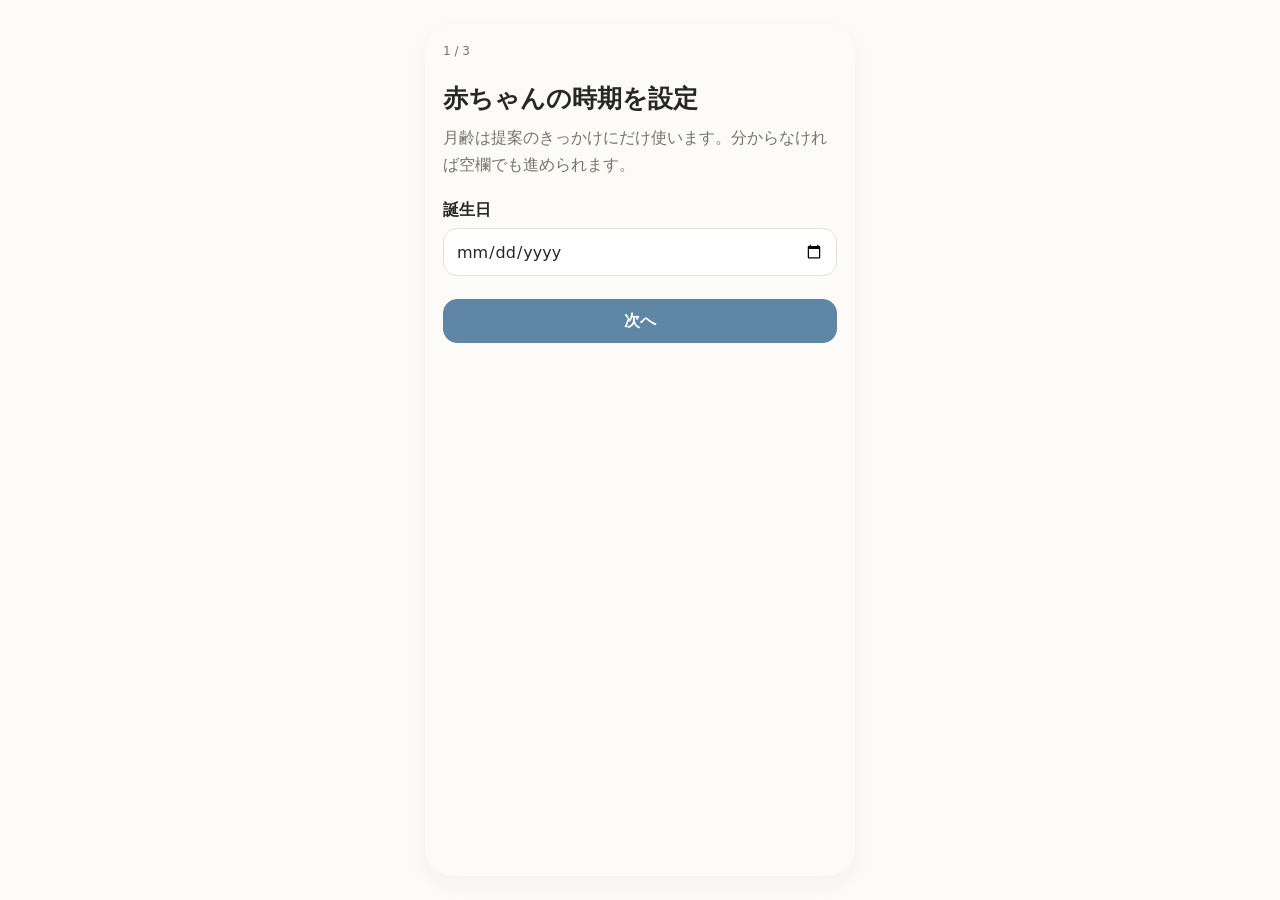
==== commit c7227a85: "Wire v0.3 blue-gray mobile UI" ====
--- a/kajitori_minimal_pictogram_compact.html
+++ b/kajitori_minimal_pictogram_compact.html
@@ -1,93 +1,51 @@
 <!DOCTYPE html>
 <html lang="ja">
 <head>
-  <meta charset="UTF-8" />
-  <meta name="viewport" content="width=device-width, initial-scale=1, viewport-fit=cover" />
-  <meta name="color-scheme" content="light" />
-  <meta name="theme-color" content="#6f8164" />
-  <meta name="mobile-web-app-capable" content="yes" />
-  <meta name="apple-mobile-web-app-capable" content="yes" />
-  <meta name="apple-mobile-web-app-status-bar-style" content="default" />
-  <meta name="apple-mobile-web-app-title" content="家事取り" />
-  <link rel="manifest" href="./manifest.webmanifest" />
-  <link rel="icon" type="image/svg+xml" href="./icons/icon.svg" />
-  <link rel="apple-touch-icon" href="./icons/icon-180.png" />
-  <title>家事取りゲーム v0.3</title>
-  <link rel="stylesheet" href="./kajitori_v03.css" />
+<meta charset="UTF-8" />
+<meta name="viewport" content="width=device-width, initial-scale=1, viewport-fit=cover" />
+<meta name="color-scheme" content="light" />
+<meta name="theme-color" content="#5F86A4" />
+<meta name="mobile-web-app-capable" content="yes" />
+<meta name="apple-mobile-web-app-capable" content="yes" />
+<meta name="apple-mobile-web-app-status-bar-style" content="default" />
+<meta name="apple-mobile-web-app-title" content="家事取り" />
+<link rel="manifest" href="./manifest.webmanifest" />
+<link rel="icon" type="image/svg+xml" href="./icons/icon.svg" />
+<link rel="apple-touch-icon" href="./icons/icon-180.png" />
+<title>家事取りゲーム v0.3</title>
+<link rel="stylesheet" href="./kajitori_v03.css" />
 </head>
 <body>
-  <div class="shell">
-    <header class="topbar">
-      <div class="topbar-row">
-        <div>
-          <p id="screenKicker" class="screen-kicker"></p>
-          <h1 id="screenTitle" class="screen-title">今日</h1>
-          <p id="screenSubtitle" class="screen-subtitle"></p>
-        </div>
-        <button class="settings-button" type="button" onclick="openSettings()" aria-label="設定を開く">
-          <svg viewBox="0 0 24 24" fill="none" aria-hidden="true"><path d="M12 8.5a3.5 3.5 0 1 0 0 7 3.5 3.5 0 0 0 0-7Z" stroke="currentColor" stroke-width="1.8"/><path d="M19.2 13.2a7.6 7.6 0 0 0 .05-2.35l2-1.55-2-3.45-2.45.98a7.7 7.7 0 0 0-2.02-1.17L14.4 3h-4.02L10 5.66A7.7 7.7 0 0 0 7.98 6.83l-2.45-.98-2 3.45 2 1.55a7.6 7.6 0 0 0 .05 2.35l-2.05 1.58 2 3.45 2.5-1a7.8 7.8 0 0 0 1.97 1.13L10.38 21h4.02l.38-2.64a7.8 7.8 0 0 0 1.97-1.13l2.5 1 2-3.45-2.05-1.58Z" stroke="currentColor" stroke-width="1.45" stroke-linejoin="round"/></svg>
-        </button>
-      </div>
-      <div id="saveError" class="save-error" role="alert">保存できませんでした。変更は元に戻しています。</div>
-    </header>
-
-    <main id="mainScroll">
-      <section id="todayView" class="view active"></section>
-      <section id="forecastView" class="view"></section>
-      <section id="recordView" class="view"></section>
-    </main>
-
-    <nav class="bottom-nav" aria-label="主要ナビゲーション">
-      <button class="tab active" data-tab="today" type="button" onclick="switchTab('today')">
-        <svg viewBox="0 0 24 24" fill="none" aria-hidden="true"><circle cx="12" cy="12" r="7" stroke="currentColor" stroke-width="1.8"/><circle cx="12" cy="12" r="2.4" fill="currentColor"/></svg>
-        今日
+<div class="shell">
+  <header class="topbar">
+    <div class="top-row">
+      <div class="brand"><h1>家事取りゲーム</h1><p id="headerSubtitle">v0.3</p></div>
+      <button class="icon-btn" type="button" onclick="openSettings()" aria-label="設定を開く">
+        <svg viewBox="0 0 24 24" fill="none" aria-hidden="true"><circle cx="12" cy="12" r="3.2" stroke="currentColor" stroke-width="1.8"/><path d="M19.1 13.1a7.5 7.5 0 0 0 0-2.2l2-1.5-2-3.4-2.45 1a7.4 7.4 0 0 0-1.9-1.1L14.4 3h-4.8l-.35 2.9a7.4 7.4 0 0 0-1.9 1.1L4.9 6l-2 3.4 2 1.5a7.5 7.5 0 0 0 0 2.2l-2 1.5 2 3.4 2.45-1a7.4 7.4 0 0 0 1.9 1.1L9.6 21h4.8l.35-2.9a7.4 7.4 0 0 0 1.9-1.1l2.45 1 2-3.4-2-1.5Z" stroke="currentColor" stroke-width="1.4" stroke-linejoin="round"/></svg>
       </button>
-      <button class="tab" data-tab="forecast" type="button" onclick="switchTab('forecast')">
-        <svg viewBox="0 0 24 24" fill="none" aria-hidden="true"><path d="M5 12h13M14 7l5 5-5 5" stroke="currentColor" stroke-width="1.8" stroke-linecap="round" stroke-linejoin="round"/></svg>
-        この先
-      </button>
-      <button class="tab" data-tab="record" type="button" onclick="switchTab('record')">
-        <svg viewBox="0 0 24 24" fill="none" aria-hidden="true"><path d="M7 5.5h10M7 10h10M7 14.5h7M5 3.5h14v17H5z" stroke="currentColor" stroke-width="1.65" stroke-linecap="round" stroke-linejoin="round"/></svg>
-        記録
-      </button>
-    </nav>
-  </div>
-
-  <div id="toast" class="toast" aria-live="polite">
-    <span id="toastText"></span>
-    <button id="toastUndo" type="button" onclick="undoLast()">元に戻す</button>
-  </div>
-
-  <div id="actionOverlay" class="overlay" role="dialog" aria-modal="true" aria-labelledby="actionTitle">
-    <div class="sheet">
-      <div class="sheet-handle"></div>
-      <h2 id="actionTitle">この項目をどうしますか？</h2>
-      <p id="actionText"></p>
-      <div class="sheet-actions">
-        <button class="secondary-button" type="button" onclick="deferSelected()">あとで見る</button>
-        <button class="ghost-button" type="button" onclick="dismissSelected()">今日は出さない</button>
-        <button class="ghost-button" type="button" onclick="alreadyDoneSelected()">もう済んでいる</button>
-      </div>
-      <button class="ghost-button cancel" type="button" onclick="closeActionMenu()">閉じる</button>
     </div>
-  </div>
-
-  <div id="swapOverlay" class="overlay" role="dialog" aria-modal="true" aria-labelledby="swapTitle">
-    <div class="sheet">
-      <div class="sheet-handle"></div>
-      <h2 id="swapTitle">今日やることを入れ替える</h2>
-      <p id="swapText"></p>
-      <div id="swapList" class="sheet-actions"></div>
-      <button class="ghost-button cancel" type="button" onclick="closeSwap()">追加しない</button>
-    </div>
-  </div>
-
-  <div id="onboarding" class="onboarding" aria-live="polite">
-    <div id="onboardingInner" class="onboarding-inner"></div>
-  </div>
-
-  <script src="./kajitori_v03_core.js"></script>
-  <script src="./kajitori_v03_actions.js"></script>
-  <script src="./kajitori_v03_ui.js"></script>
+    <div id="saveError" class="save-error" role="alert">保存できませんでした。変更は元に戻しています。</div>
+  </header>
+  <main id="mainScroll">
+    <section id="todayView" class="view active"></section>
+    <section id="forecastView" class="view"></section>
+    <section id="recordView" class="view"></section>
+  </main>
+  <nav class="bottom-nav" aria-label="主要ナビゲーション">
+    <button class="tab active" data-tab="today" type="button" onclick="switchTab('today')"><svg viewBox="0 0 24 24" fill="none"><path d="M4.5 10.5 12 4l7.5 6.5V20h-5v-5h-5v5h-5v-9.5Z" stroke="currentColor" stroke-width="1.7" stroke-linejoin="round"/></svg>今日</button>
+    <button class="tab" data-tab="forecast" type="button" onclick="switchTab('forecast')"><svg viewBox="0 0 24 24" fill="none"><rect x="4" y="5.5" width="16" height="14" rx="2" stroke="currentColor" stroke-width="1.7"/><path d="M8 3.5v4M16 3.5v4M4 10h16" stroke="currentColor" stroke-width="1.7" stroke-linecap="round"/></svg>この先</button>
+    <button class="tab" data-tab="record" type="button" onclick="switchTab('record')"><svg viewBox="0 0 24 24" fill="none"><path d="M6 20V13M12 20V7M18 20V4" stroke="currentColor" stroke-width="1.8" stroke-linecap="round"/></svg>記録</button>
+  </nav>
+</div>
+<div id="toast" class="toast" aria-live="polite"><span id="toastText"></span><button id="toastUndo" type="button" onclick="undoLast()">元に戻す</button></div>
+<div id="detailOverlay" class="overlay" role="dialog" aria-modal="true" aria-labelledby="detailTitle"><div class="sheet">
+  <div class="handle"></div><div class="sheet-head"><button class="sheet-x" type="button" onclick="closeDetail()" aria-label="閉じる">×</button><button class="sheet-more" type="button" onclick="toggleSecondaryMenu()" aria-label="その他の操作">•••</button></div>
+  <div id="detailContent"></div><div id="secondaryMenu" class="secondary-menu"></div>
+</div></div>
+<div id="swapOverlay" class="overlay" role="dialog" aria-modal="true" aria-labelledby="swapTitle"><div class="sheet"><div class="handle"></div><h2 id="swapTitle" style="margin:0 0 6px;font-size:20px">今日やることを入れ替える</h2><p id="swapText" style="margin:0 0 13px;color:var(--muted);font-size:12.5px;line-height:1.55"></p><div id="swapList" class="record-list"></div><button class="btn-secondary" style="margin-top:9px" type="button" onclick="closeSwap()">追加しない</button></div></div>
+<div id="onboarding" class="onboarding" aria-live="polite"><div id="onboardingInner" class="onboarding-inner"></div></div>
+<script src="./kajitori_v03_core.js"></script>
+<script src="./kajitori_v03_actions.js"></script>
+<script src="./kajitori_v03_ui.js"></script>
 </body>
-</html>
+</html>
--- a/kajitori_v03.css
+++ b/kajitori_v03.css
@@ -0,0 +1,28 @@
+:root{
+  --bg:#F4F3F0;--surface:#FBFAF7;--card:#FFFFFF;--line:#E5E1DA;--line-strong:#D8D3CB;
+  --ink:#272727;--muted:#77736D;--muted2:#99948D;--blue:#5F86A4;--blue-dark:#486E8C;--blue-soft:#EEF5FA;
+  --blue-line:#C9DCE9;--beige:#F3E9DE;--beige-ink:#8C6541;--gray-soft:#F1F1EF;--danger:#A55E52;--danger-soft:#F7E9E5;
+  --shadow:0 8px 24px rgba(50,49,47,.045);--radius:18px;--font:"Hiragino Sans","Yu Gothic","Noto Sans JP",system-ui,-apple-system,sans-serif
+}
+*{box-sizing:border-box}html,body{margin:0;width:100%;height:100%;background:var(--bg);color:var(--ink);font-family:var(--font);-webkit-text-size-adjust:100%}
+body{overflow:hidden}button,input,select{font:inherit}button{min-height:44px;cursor:pointer;-webkit-tap-highlight-color:transparent;touch-action:manipulation}button:focus-visible,input:focus-visible,select:focus-visible,summary:focus-visible{outline:3px solid rgba(95,134,164,.25);outline-offset:2px}
+.shell{width:min(100%,430px);height:100dvh;margin:0 auto;background:var(--surface);display:grid;grid-template-rows:auto minmax(0,1fr) auto;overflow:hidden;box-shadow:0 0 50px rgba(50,49,47,.08)}
+.topbar{padding:calc(12px + env(safe-area-inset-top)) 17px 12px;border-bottom:1px solid rgba(229,225,218,.8);background:rgba(251,250,247,.97);backdrop-filter:blur(16px);z-index:20}
+.top-row{display:flex;align-items:center;justify-content:space-between;gap:12px}.brand h1{font-size:20px;line-height:1.25;margin:0;font-weight:800;letter-spacing:.01em}.brand p{margin:4px 0 0;color:var(--muted);font-size:12px;font-weight:600}.icon-btn{width:44px;min-width:44px;padding:0;border:0;border-radius:50%;background:#F0EFEC;color:#333;display:grid;place-items:center}.icon-btn svg{width:22px;height:22px}
+.save-error{display:none;margin-top:9px;padding:10px 12px;border:1px solid #E4C5BD;border-radius:12px;background:var(--danger-soft);color:#7F4E45;font-size:12px;font-weight:700;line-height:1.5}.save-error.show{display:block}
+main{min-height:0;overflow-y:auto;-webkit-overflow-scrolling:touch;overscroll-behavior-y:contain;padding:14px 14px 24px;scrollbar-width:none}main::-webkit-scrollbar{display:none}.view{display:none}.view.active{display:block}
+.goal-card{display:grid;grid-template-columns:1fr auto;align-items:center;gap:12px;padding:13px 13px 13px 14px;border:1px solid var(--line);border-radius:17px;background:#fff;box-shadow:var(--shadow)}.goal-card h2{font-size:16px;margin:0 0 3px}.goal-card p{margin:0;color:var(--muted);font-size:12px}.goal-options{display:grid;grid-template-columns:repeat(4,48px);gap:0;border:1px solid var(--line);border-radius:13px;overflow:hidden;background:#FAFAF9}.goal-options button{border:0;border-left:1px solid #ECE9E4;background:transparent;color:#4E4B47;font-size:13px;font-weight:700;padding:0}.goal-options button:first-child{border-left:0}.goal-options button.active{background:var(--blue);color:#fff}
+.segment{display:grid;grid-template-columns:repeat(3,1fr);gap:0;margin-top:12px;background:#F1F0ED;border-radius:14px;padding:3px}.segment button{border:0;background:transparent;color:#514E49;font-weight:800;border-radius:11px}.segment button.active{background:var(--blue);color:#fff;box-shadow:0 1px 2px rgba(0,0,0,.04)}
+.filters{display:flex;gap:7px;margin:10px 0 11px;overflow-x:auto;scrollbar-width:none}.filters::-webkit-scrollbar{display:none}.filter{flex:0 0 auto;min-height:38px;padding:0 12px;border:1px solid var(--line);border-radius:999px;background:#fff;color:#5F5B55;font-size:12px;font-weight:800}.filter.active{border-color:var(--blue);background:var(--blue);color:#fff}.filter .count{display:inline-grid;place-items:center;min-width:21px;height:21px;margin-left:5px;padding:0 5px;border-radius:999px;background:rgba(0,0,0,.055);font-size:11px}.filter.active .count{background:rgba(255,255,255,.18)}
+.task-list,.forecast-list,.record-list{display:grid;gap:9px}.task-card{display:grid;grid-template-columns:48px minmax(0,1fr) auto;align-items:center;gap:10px;min-height:106px;padding:13px 13px;border:1px solid var(--line);border-radius:18px;background:#fff;box-shadow:var(--shadow)}.task-card.done{background:linear-gradient(90deg,#F2F8FC,#F8FBFD);border-color:var(--blue-line)}.task-check{width:44px;height:44px;min-height:44px;border:1.5px solid #AAA39A;border-radius:50%;background:#fff;display:grid;place-items:center;color:#fff;padding:0}.task-check.done{border-color:var(--blue);background:var(--blue)}.task-check svg{width:22px;height:22px}.task-copy{min-width:0}.task-meta{display:flex;align-items:center;gap:6px;margin-bottom:5px}.pill{display:inline-flex;align-items:center;min-height:23px;padding:3px 8px;border-radius:999px;font-size:10.5px;font-weight:800;line-height:1}.pill.child{background:#E7F1F7;color:#4B738E}.pill.house{background:var(--beige);color:var(--beige-ink)}.pill.other{background:#ECEFF1;color:#66717A}.task-title{font-size:16px;line-height:1.42;margin:0;font-weight:800}.task-sub{margin:3px 0 0;color:var(--muted);font-size:12px;line-height:1.45;white-space:nowrap;overflow:hidden;text-overflow:ellipsis}.task-side{display:flex;align-items:center;gap:8px}.time-pill{display:inline-flex;align-items:center;white-space:nowrap;min-height:34px;padding:0 10px;border:1px solid var(--line);border-radius:999px;background:#fff;color:#5E5A54;font-size:11.5px;font-weight:700}.chev{width:28px;min-width:28px;min-height:44px;border:0;background:transparent;color:#77736D;padding:0;font-size:24px}
+.empty-card{padding:24px 17px;border:1px dashed #D6D0C8;border-radius:17px;background:#F8F7F4;text-align:center}.empty-card h3{margin:0 0 6px;font-size:17px}.empty-card p{margin:0;color:var(--muted);font-size:12.5px;line-height:1.6}.quiet-btn{width:100%;margin-top:9px;border:1px solid var(--line);border-radius:14px;background:#F3F2EF;color:#5F5B55;font-weight:800}
+.section{margin:0 0 18px}.section-head{display:flex;align-items:center;justify-content:space-between;gap:8px;margin:0 2px 9px}.section-head h2{margin:0;font-size:15px}.section-head span{color:var(--muted);font-size:11.5px}
+.forecast-card,.record-card{padding:15px;border:1px solid var(--line);border-radius:18px;background:#fff;box-shadow:var(--shadow)}.scope{display:inline-flex;min-height:24px;align-items:center;padding:3px 8px;border-radius:999px;background:#E8F1F6;color:#4F748D;font-size:10.5px;font-weight:800}.forecast-card h3,.record-card h3{margin:8px 0 0;font-size:17px;line-height:1.4}.forecast-card p,.record-card p{margin:6px 0 0;color:var(--muted);font-size:12.5px;line-height:1.55}.primary{width:100%;margin-top:12px;border:1px solid var(--blue);border-radius:14px;background:var(--blue);color:#fff;font-weight:800}.primary:disabled{opacity:.45}.record-card.evidence{border-left:4px solid var(--blue)}.record-empty{padding:18px 15px;border:1px dashed #D5D0C8;border-radius:16px;background:#F8F7F4;color:var(--muted);font-size:12.5px;line-height:1.6}.spontaneous{width:100%;border:1px solid #DCE6ED;border-radius:14px;background:#EEF5FA;color:#4B7089;font-weight:800}
+details.loops{border:1px solid var(--line);border-radius:16px;background:#fff;overflow:hidden}details.loops summary{min-height:48px;display:flex;align-items:center;padding:0 13px;list-style:none;font-weight:800;cursor:pointer}details.loops summary::-webkit-details-marker{display:none}details.loops summary::after{content:'⌄';margin-left:auto;color:var(--muted)}details.loops[open] summary::after{content:'⌃'}.loop-body{padding:0 13px 12px}.loop-row{padding:10px 0;border-top:1px solid #EEEAE5}.loop-row h3{margin:0 0 4px;font-size:13.5px}.loop-row p{margin:0;color:var(--muted);font-size:11.5px;line-height:1.55}
+.bottom-nav{z-index:30;display:grid;grid-template-columns:repeat(3,1fr);gap:5px;padding:7px 10px calc(7px + env(safe-area-inset-bottom));border-top:1px solid var(--line);background:rgba(251,250,247,.98);backdrop-filter:blur(16px)}.tab{border:0;background:transparent;color:#8A857E;border-radius:13px;padding:5px 2px;font-size:11px;font-weight:800;min-height:54px}.tab svg{display:block;width:20px;height:20px;margin:0 auto 2px}.tab.active{background:#EDF4F8;color:var(--blue-dark)}
+.toast{position:fixed;left:50%;bottom:calc(74px + env(safe-area-inset-bottom));z-index:70;width:min(calc(100% - 28px),402px);display:flex;align-items:center;justify-content:space-between;gap:10px;padding:10px 11px;border-radius:14px;background:#333538;color:#fff;opacity:0;pointer-events:none;transform:translate(-50%,14px);transition:.18s}.toast.show{opacity:1;pointer-events:auto;transform:translate(-50%,0)}.toast button{min-height:40px;border:0;border-radius:10px;background:#fff;color:#333538;padding:5px 9px;font-size:12px;font-weight:800}
+.overlay{position:fixed;inset:0;z-index:90;display:none;align-items:flex-end;justify-content:center;background:rgba(24,28,31,.43)}.overlay.show{display:flex}.sheet{width:min(100%,430px);max-height:88dvh;overflow-y:auto;padding:12px 16px calc(18px + env(safe-area-inset-bottom));border-radius:24px 24px 0 0;background:#FCFBF8;box-shadow:0 -18px 50px rgba(0,0,0,.15)}.handle{width:38px;height:4px;margin:0 auto 12px;border-radius:999px;background:#D3D0CB}.sheet-head{display:flex;align-items:center;justify-content:space-between;gap:8px}.sheet-x,.sheet-more{width:44px;min-width:44px;padding:0;border:0;background:transparent;color:#333;font-size:28px}.sheet-more{font-size:24px}.sheet-title-row{display:flex;align-items:flex-start;justify-content:space-between;gap:10px;margin-top:6px}.sheet-title{min-width:0}.sheet-title h2{margin:7px 0 0;font-size:22px;line-height:1.35}.sheet-title p{margin:4px 0 0;color:var(--muted);font-size:13px;line-height:1.5}.sheet .time-pill{margin-top:28px}.state-label{margin:22px 0 8px;font-size:14px;font-weight:800}.state-grid{display:grid;grid-template-columns:repeat(3,1fr);gap:7px}.state-btn{padding:8px 4px;border:1px solid var(--line);border-radius:13px;background:#fff;color:#34312E;font-size:12.5px;font-weight:800}.state-btn.selected{border-color:var(--blue);background:var(--blue);color:#fff}.sheet-primary{width:100%;margin-top:11px;border:1px solid var(--blue);border-radius:14px;background:var(--blue);color:#fff;font-weight:800}.sheet-primary:disabled{opacity:.42}.hint{margin-top:12px;border:1px solid var(--line);border-radius:15px;background:#fff;overflow:hidden}.hint summary{min-height:48px;display:flex;align-items:center;padding:0 12px;list-style:none;font-weight:800;cursor:pointer}.hint summary::-webkit-details-marker{display:none}.hint summary::after{content:'⌄';margin-left:auto;color:#777}.hint[open] summary::after{content:'⌃'}.hint-body{padding:0 12px 11px}.hint-row{display:grid;grid-template-columns:105px 1fr;gap:10px;padding:9px 0;border-top:1px solid #EEEAE5;font-size:12px;line-height:1.5}.hint-row b{color:#605C56}.secondary-menu{display:none;margin-top:10px;gap:7px}.secondary-menu.show{display:grid}.secondary-menu button{width:100%;border:1px solid var(--line);border-radius:13px;background:#fff;color:#55514C;font-weight:800}.secondary-menu button.warn{border-color:#E8D0C8;background:var(--danger-soft);color:var(--danger)}
+.onboarding{position:fixed;inset:0;z-index:110;display:none;overflow-y:auto;background:#FCFBF8}.onboarding.show{display:block}.onboarding-inner{width:min(100%,430px);margin:0 auto;padding:calc(20px + env(safe-area-inset-top)) 18px calc(28px + env(safe-area-inset-bottom))}.progress{margin-bottom:24px;color:var(--muted);font-size:12px}.onboarding h1{margin:0 0 8px;font-size:25px;line-height:1.35}.lead{margin:0 0 22px;color:var(--muted);line-height:1.7}.field{margin:0 0 17px}.field label{display:block;margin-bottom:7px;font-weight:800}.field input[type=date],.field select{width:100%;min-height:48px;padding:0 12px;border:1px solid var(--line);border-radius:14px;background:#fff;color:var(--ink)}.toggle-row{display:flex;align-items:center;justify-content:space-between;gap:14px;margin-bottom:10px;padding:12px 13px;border:1px solid var(--line);border-radius:15px;background:#fff}.toggle-row input{width:22px;height:22px}.onboarding-actions{display:grid;grid-template-columns:1fr 1fr;gap:8px;margin-top:23px}.onboarding-actions.single{grid-template-columns:1fr}.btn-secondary,.btn-danger{width:100%;border:1px solid var(--line);border-radius:14px;background:#fff;color:#55514C;font-weight:800}.btn-danger{border-color:#E8D0C8;background:var(--danger-soft);color:var(--danger)}.settings-actions{margin-top:23px;padding-top:19px;border-top:1px solid var(--line)}
+@media(min-width:600px){body{padding:24px}.shell{height:min(860px,calc(100dvh - 48px));border-radius:28px}.overlay,.onboarding{padding:24px}.sheet{border-radius:24px}.onboarding-inner{min-height:calc(100dvh - 48px);border-radius:28px;background:#FCFBF8;box-shadow:var(--shadow)}}
+@media(display-mode:standalone){body{padding:0}.shell{width:100%;height:100dvh;border-radius:0;box-shadow:none}}
+@media(prefers-reduced-motion:reduce){*{scroll-behavior:auto!important;transition:none!important;animation:none!important}}
